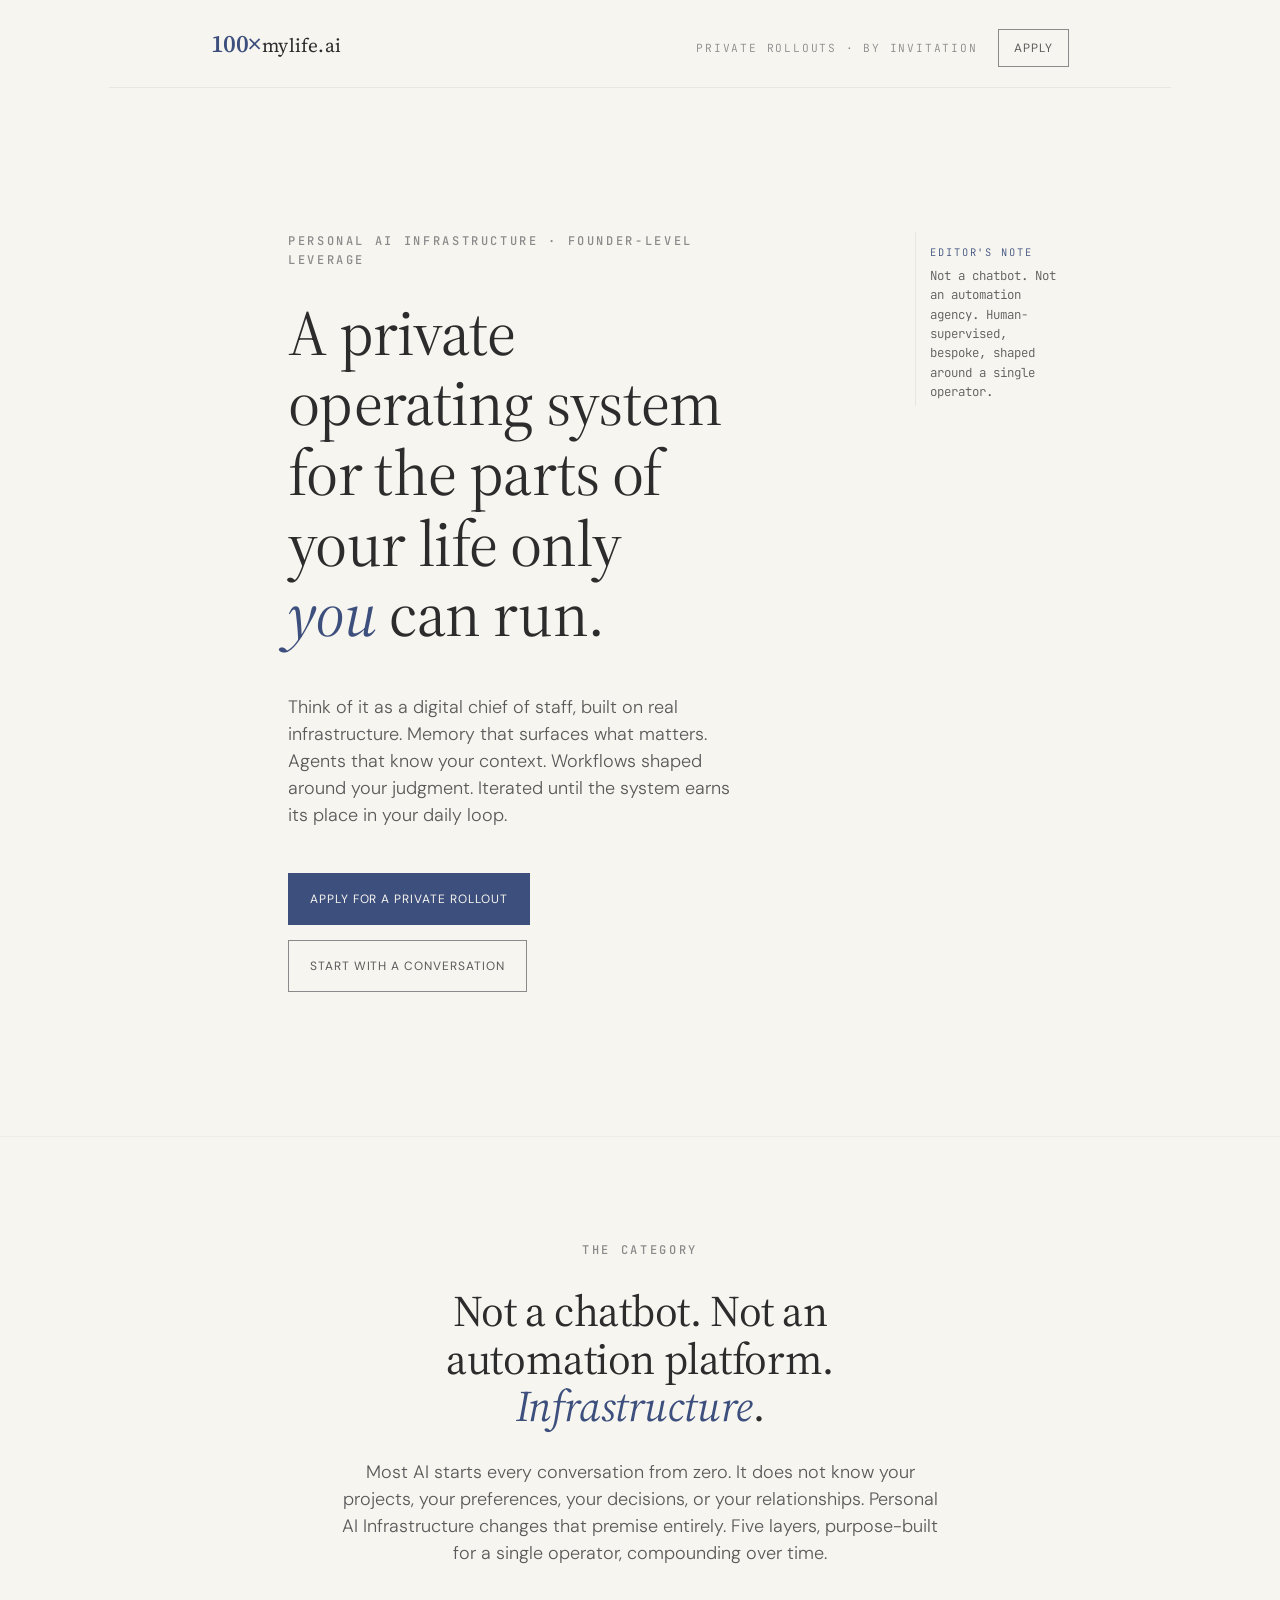
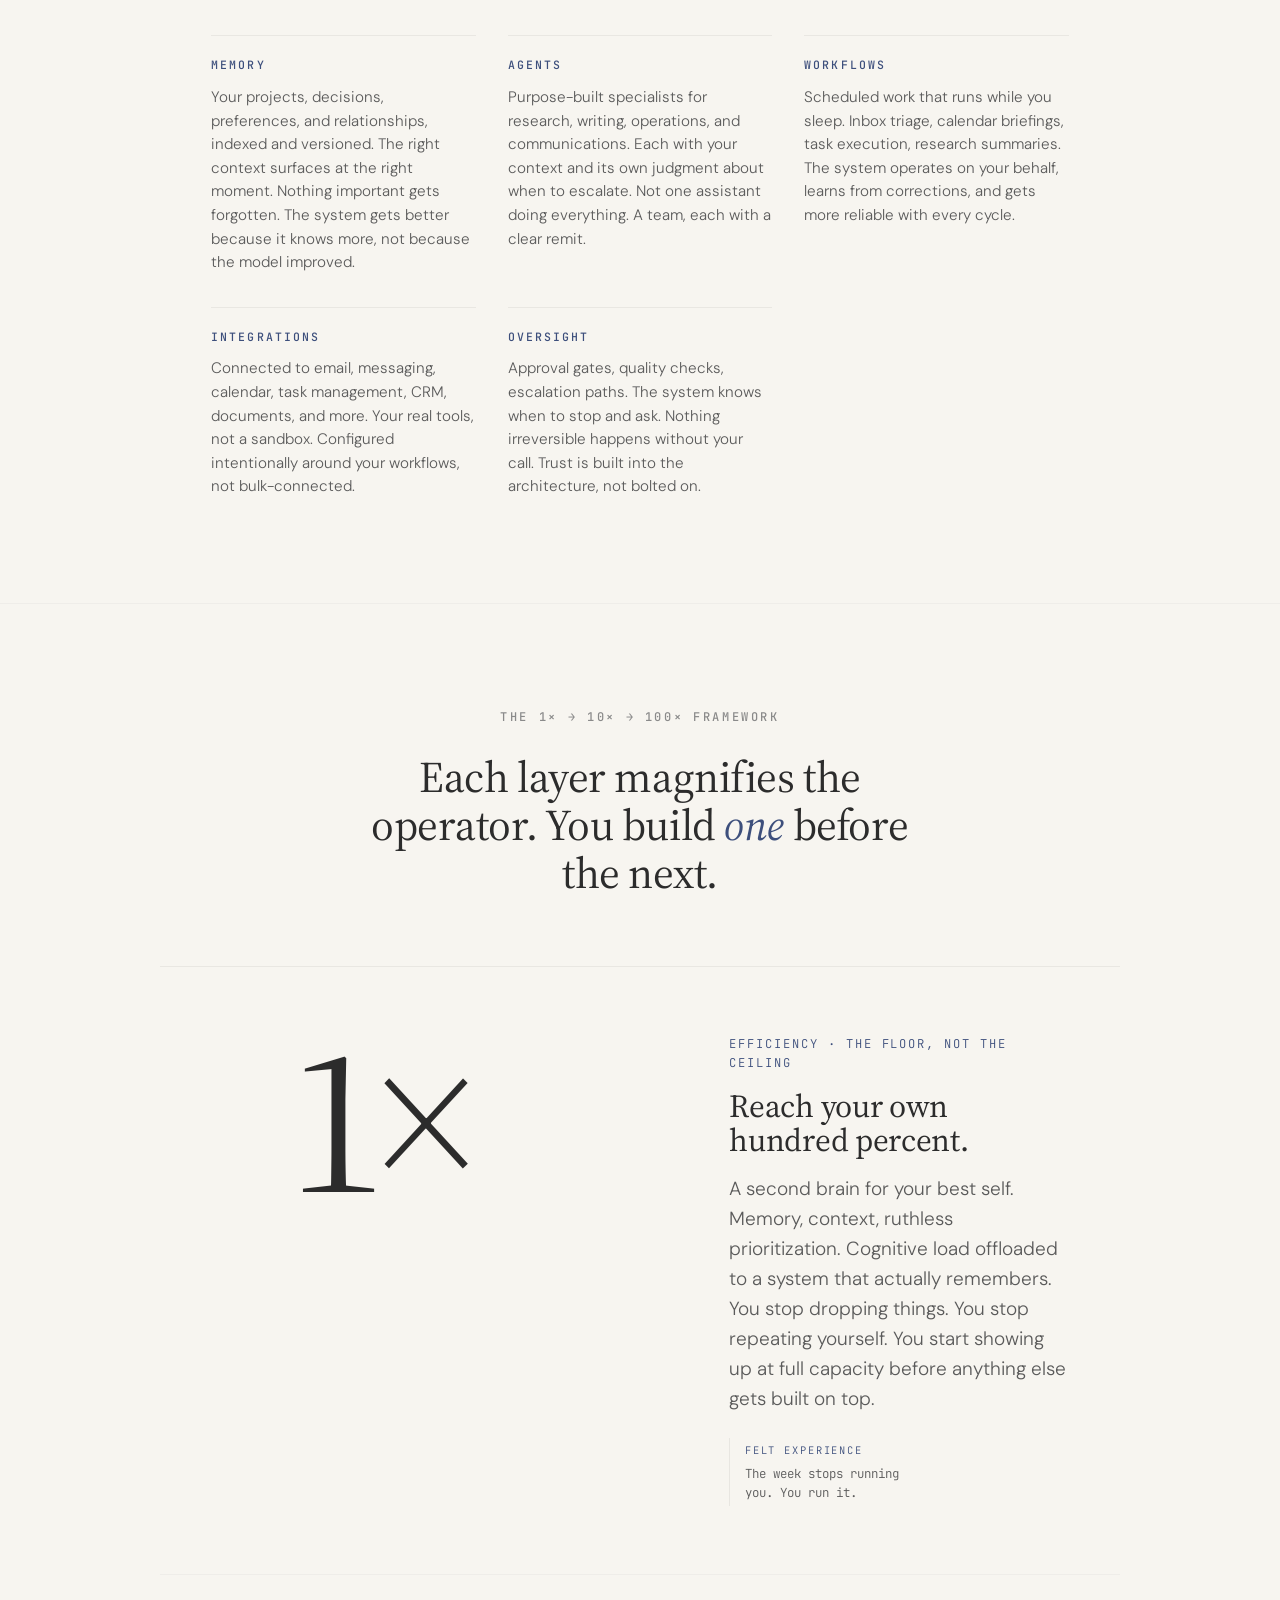
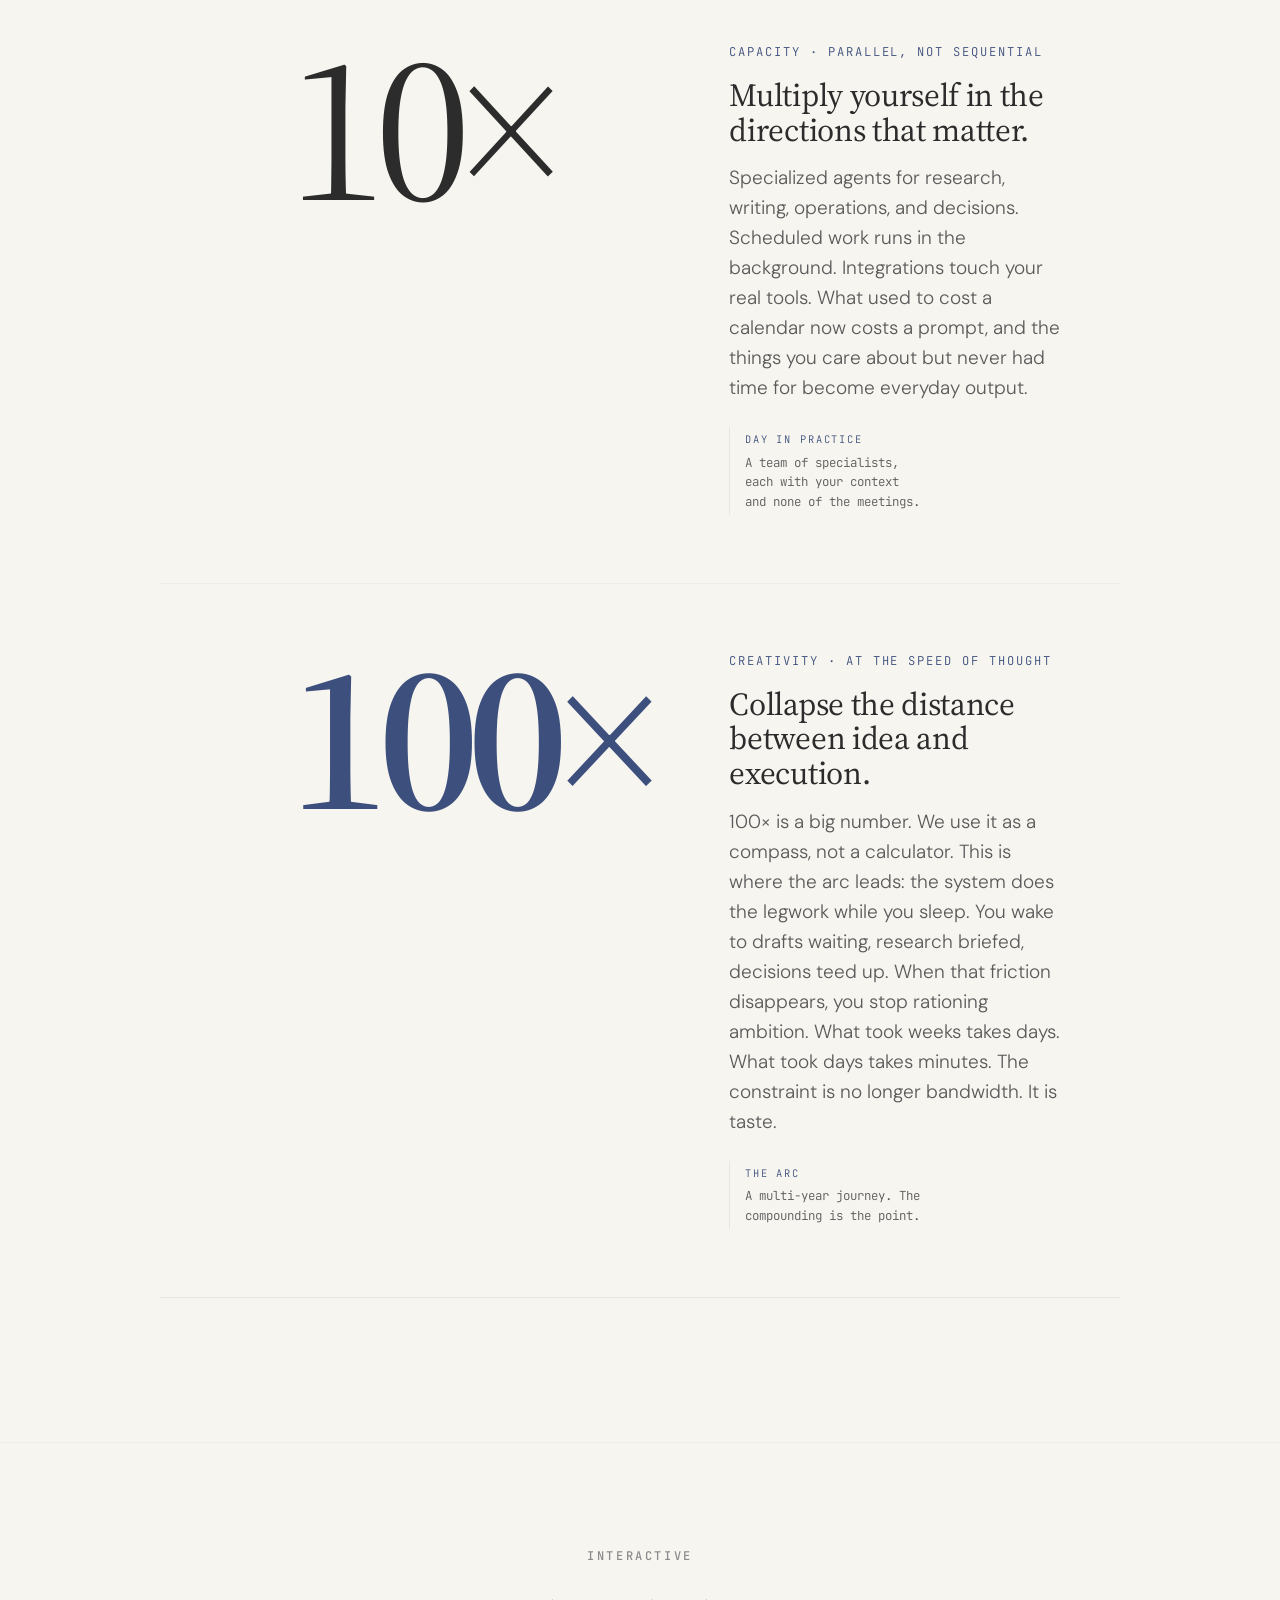
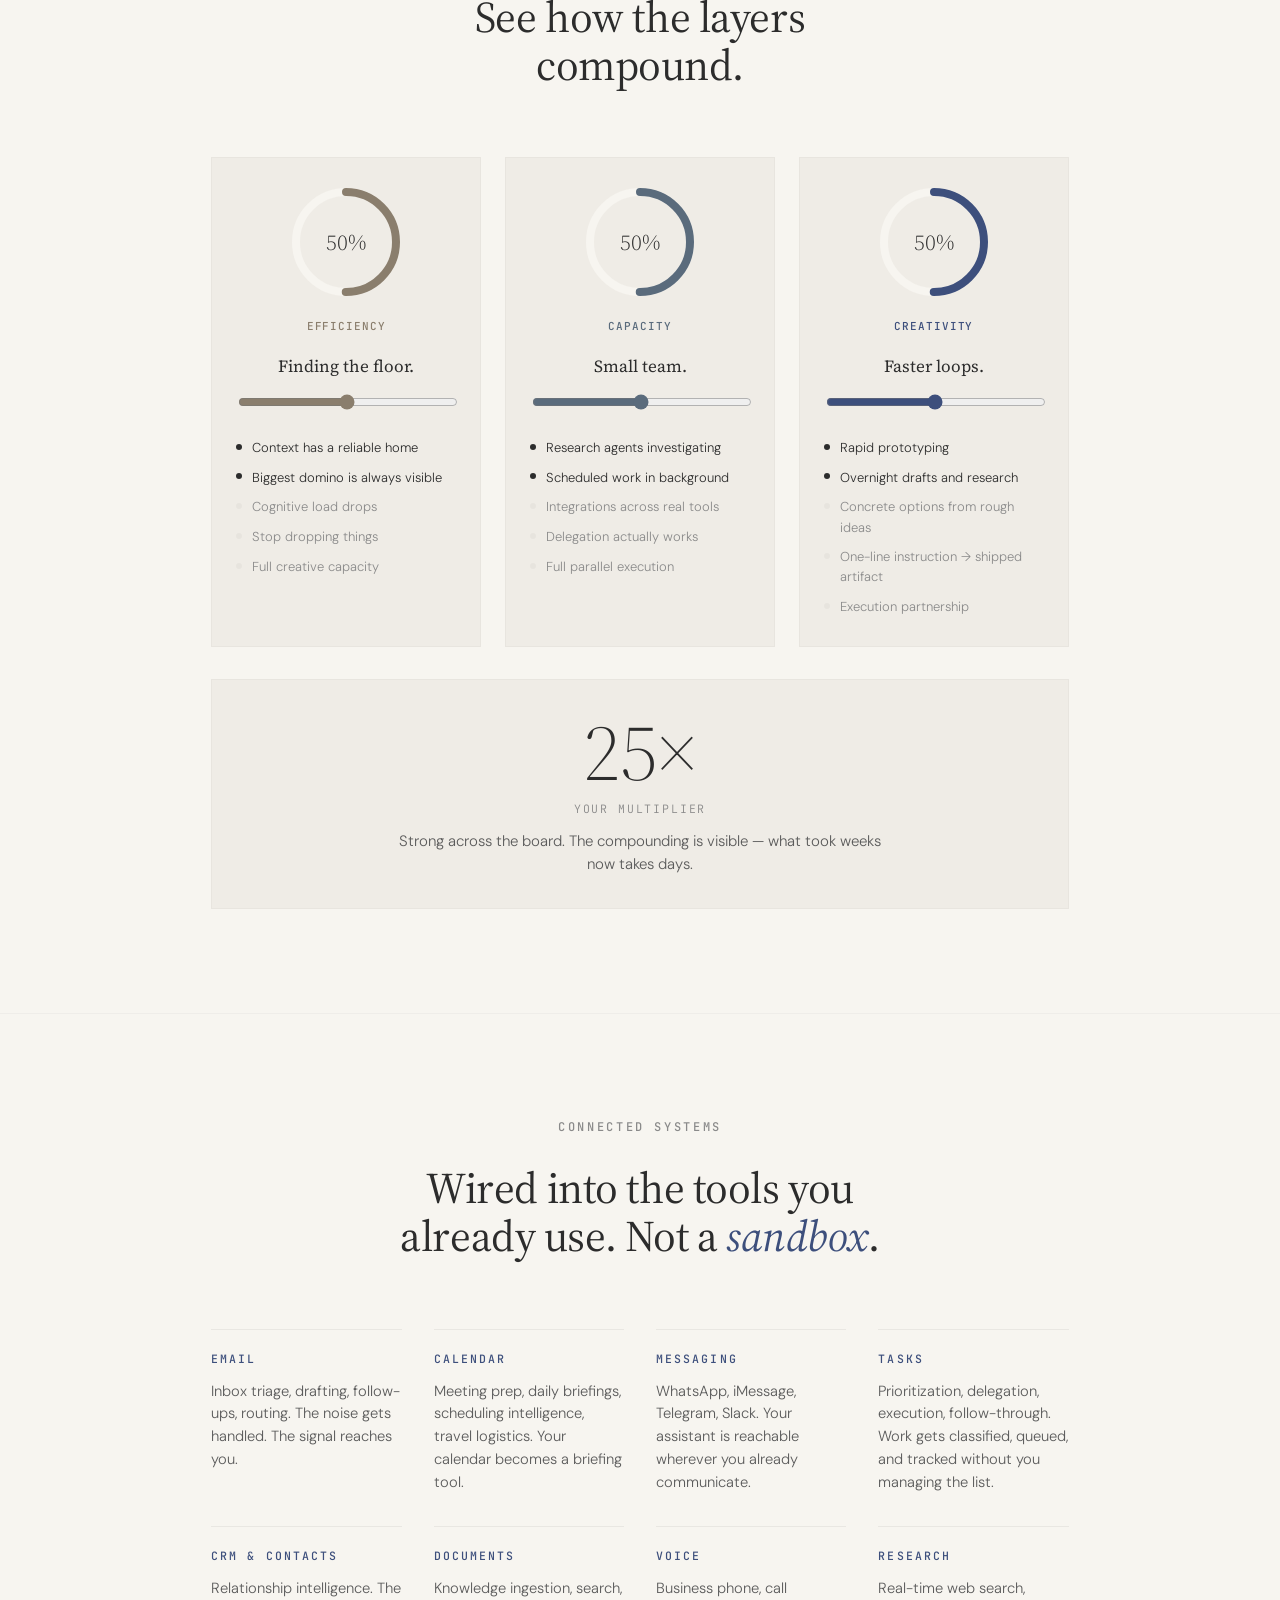
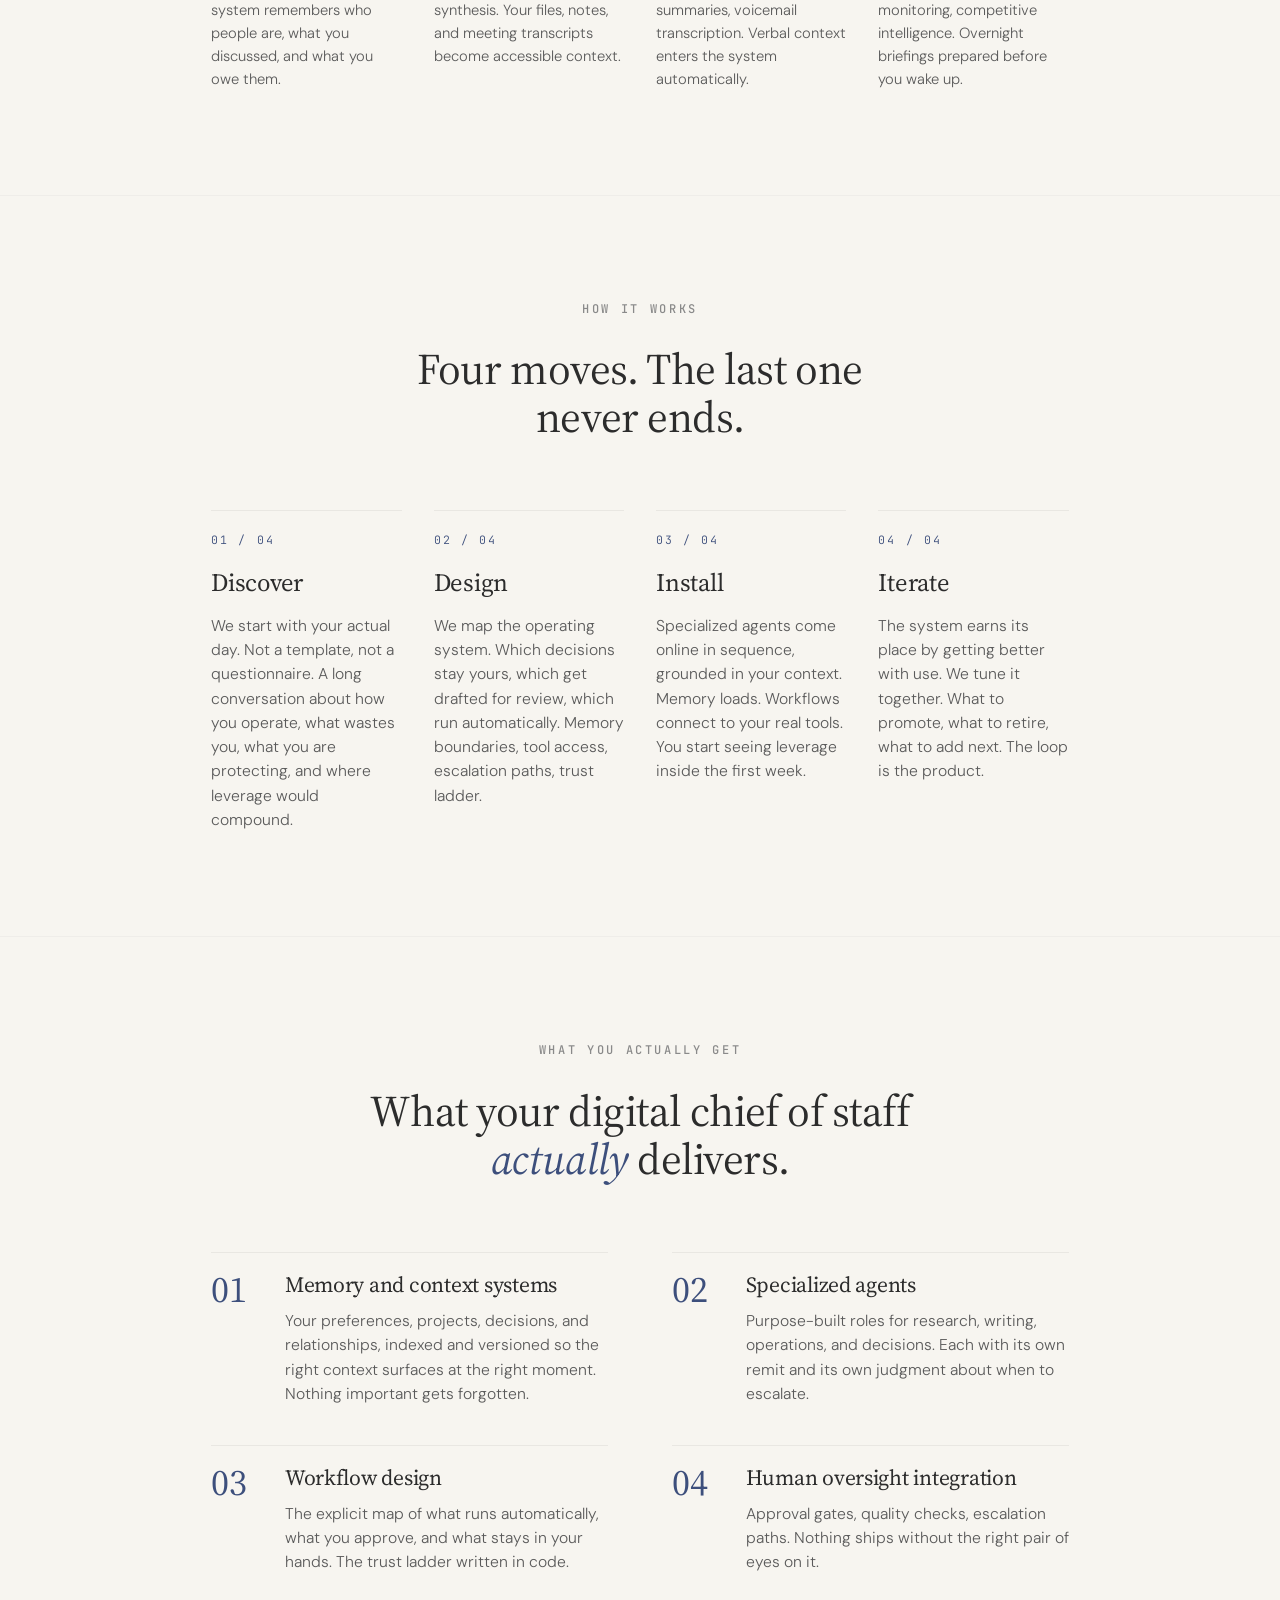
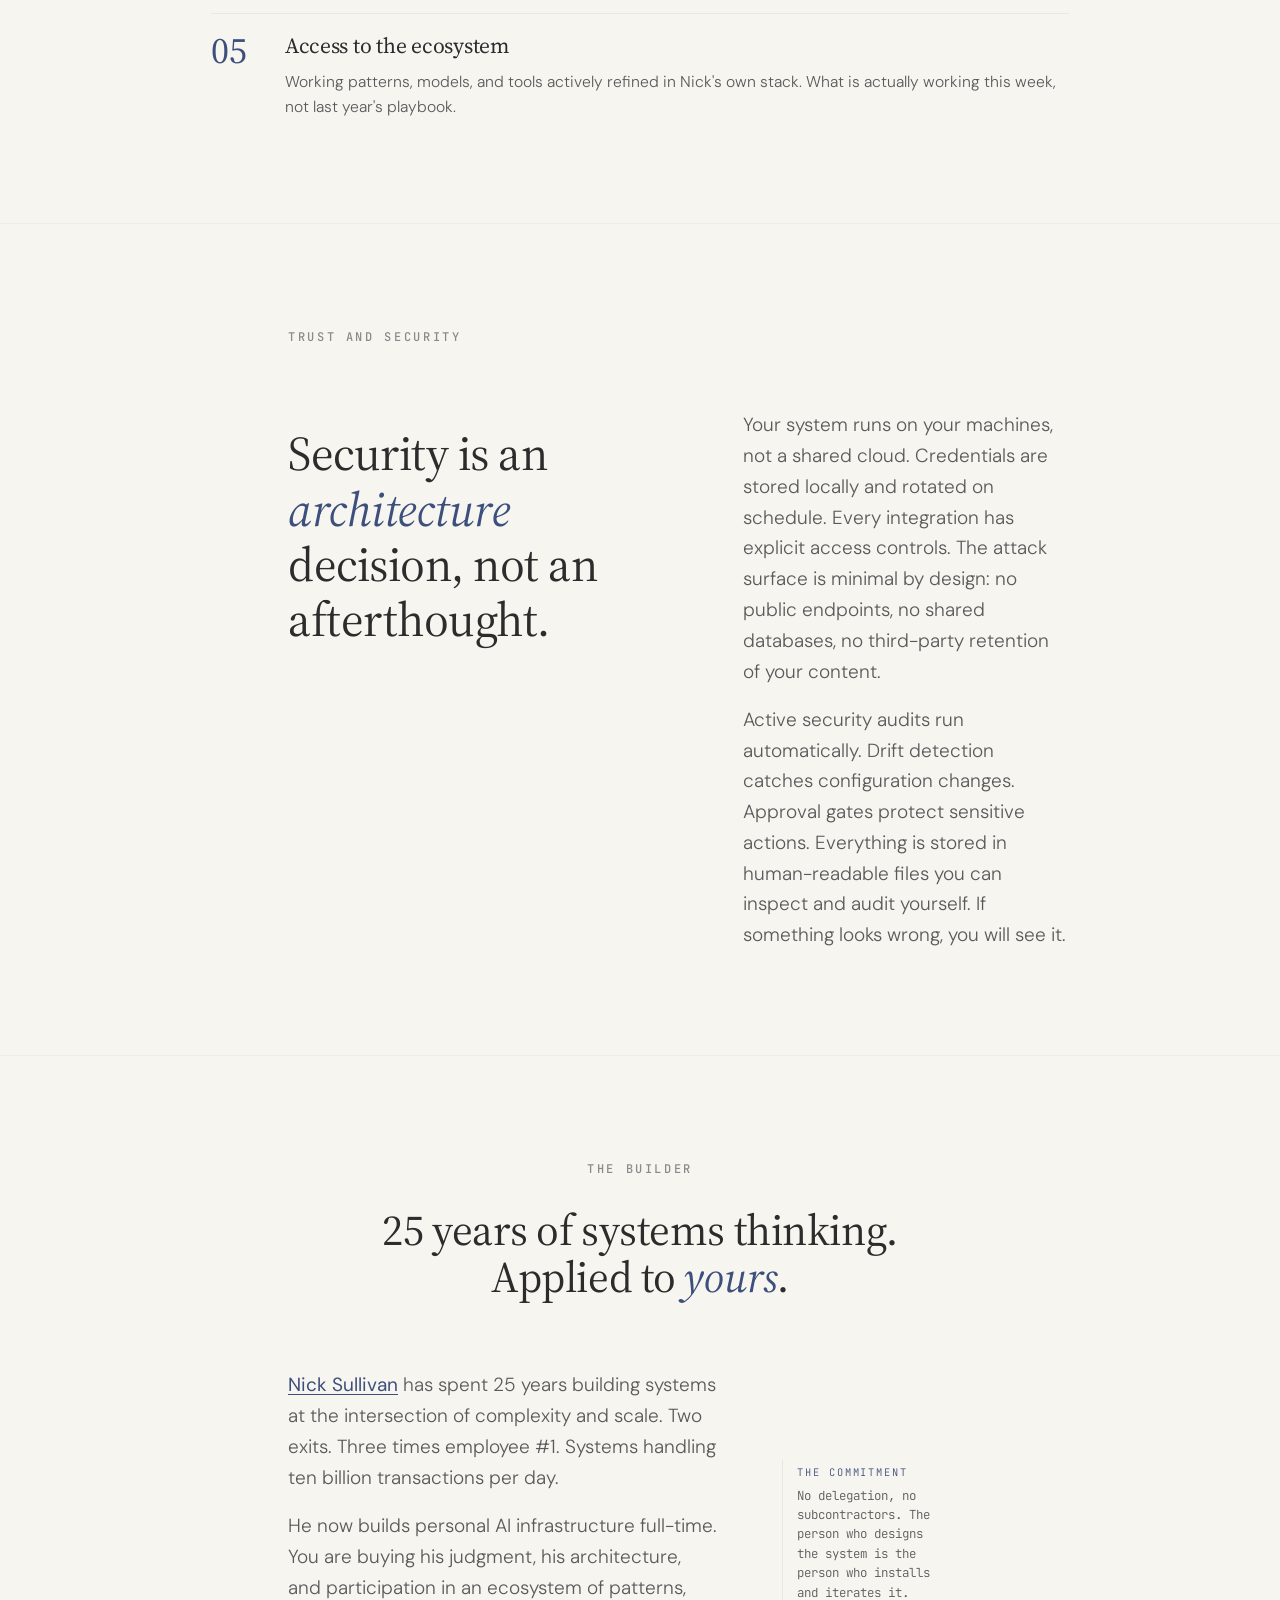
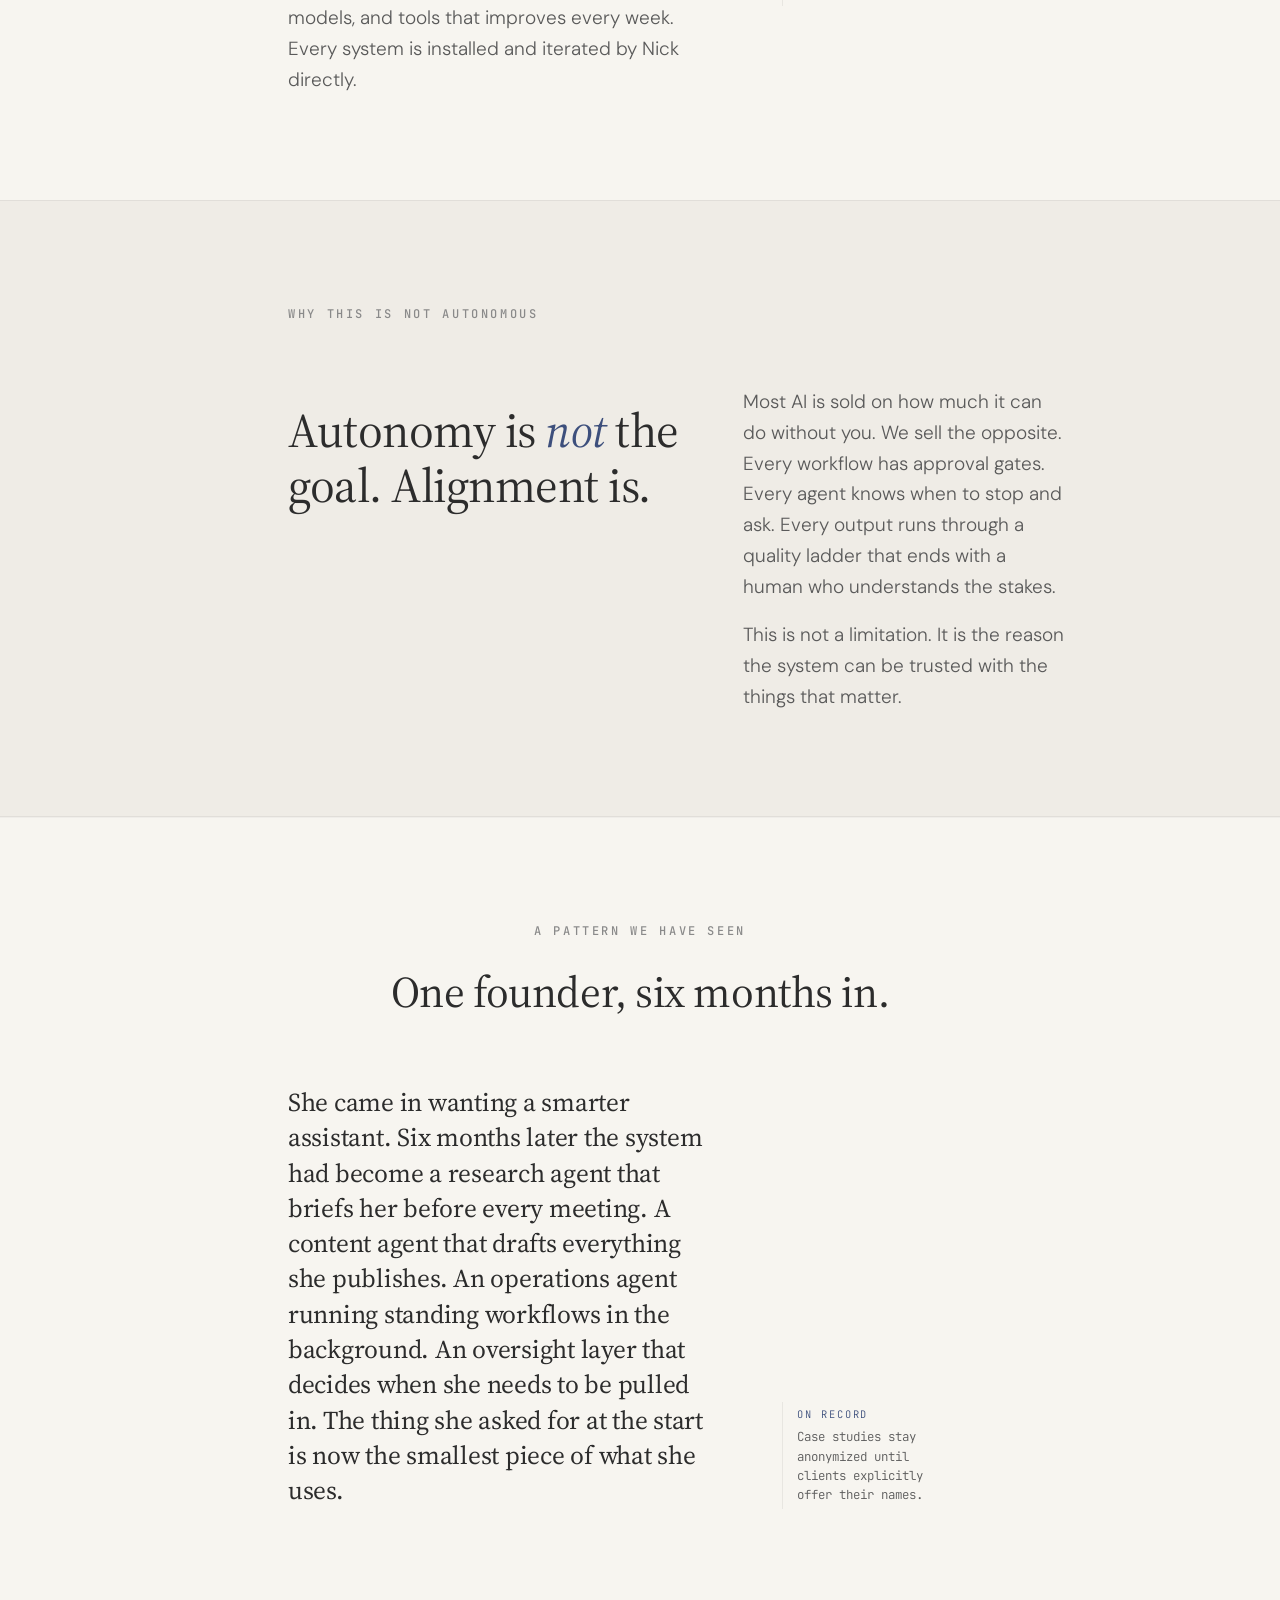
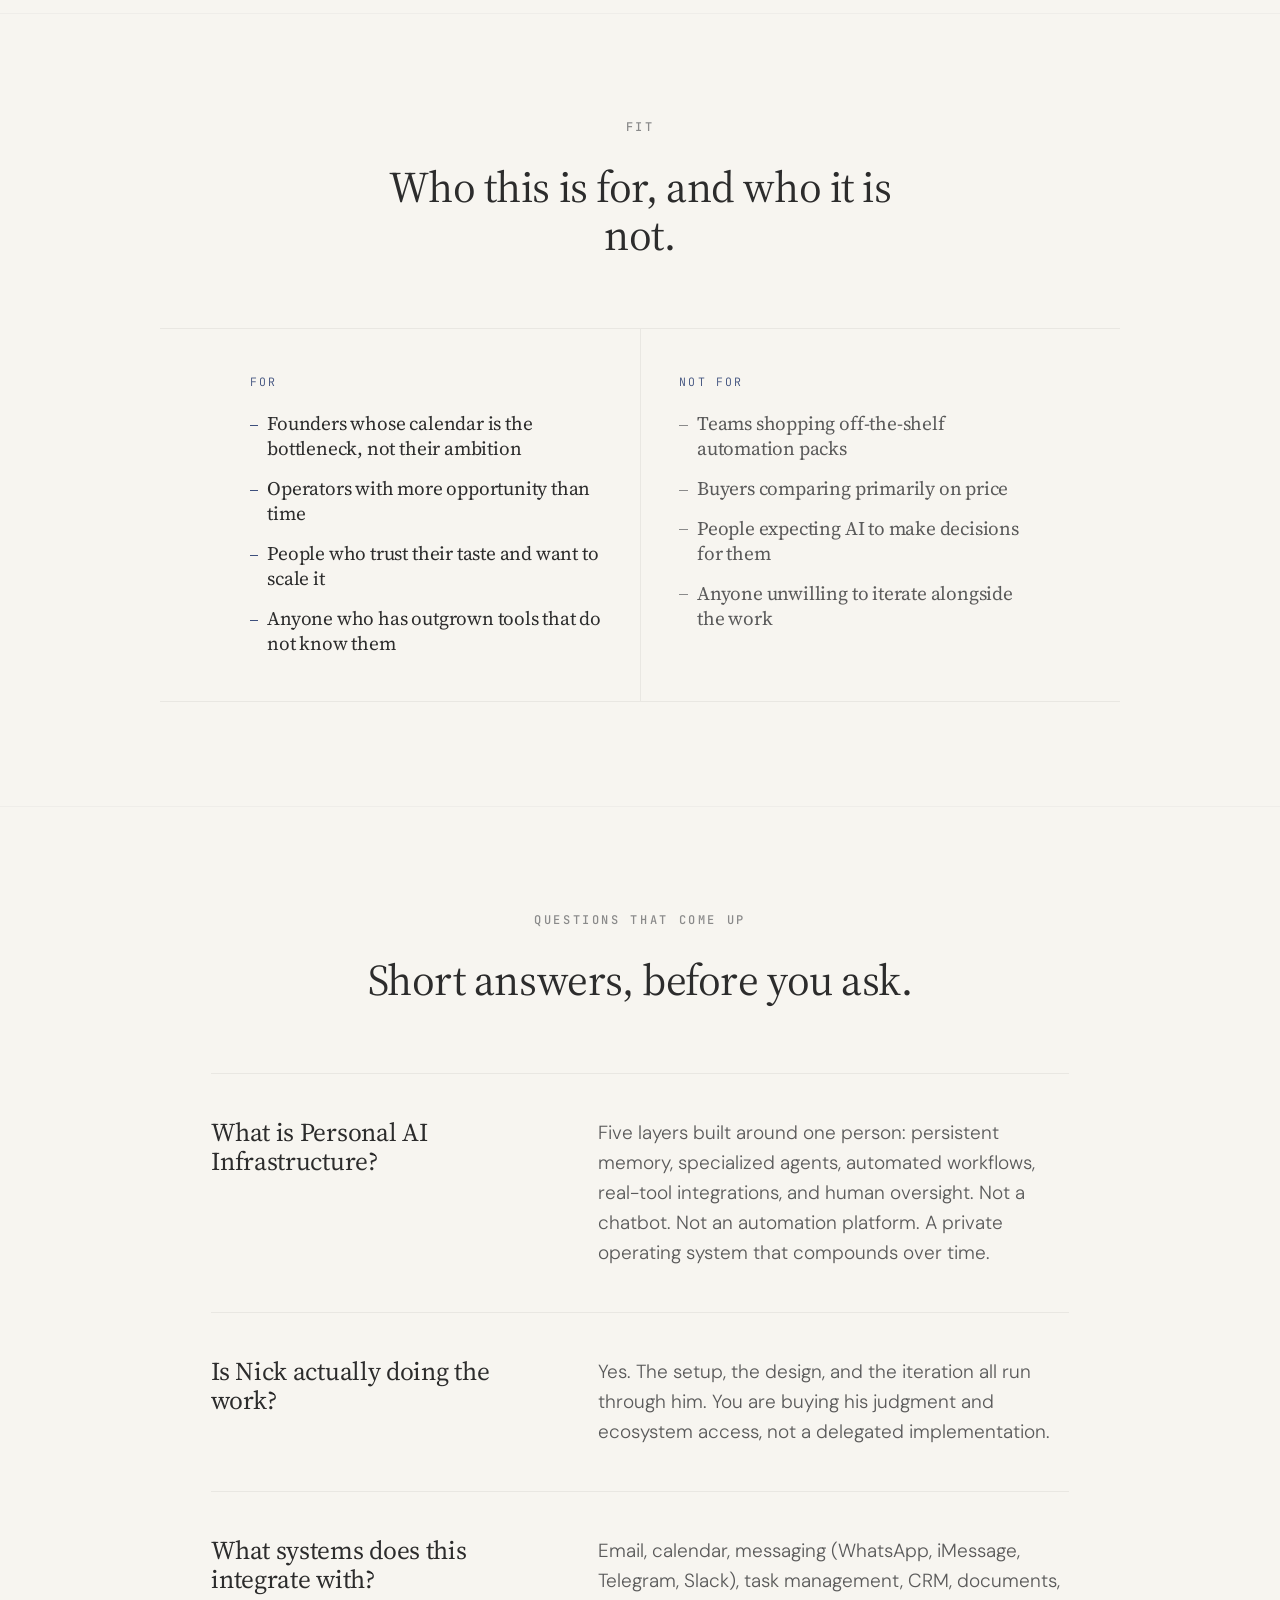
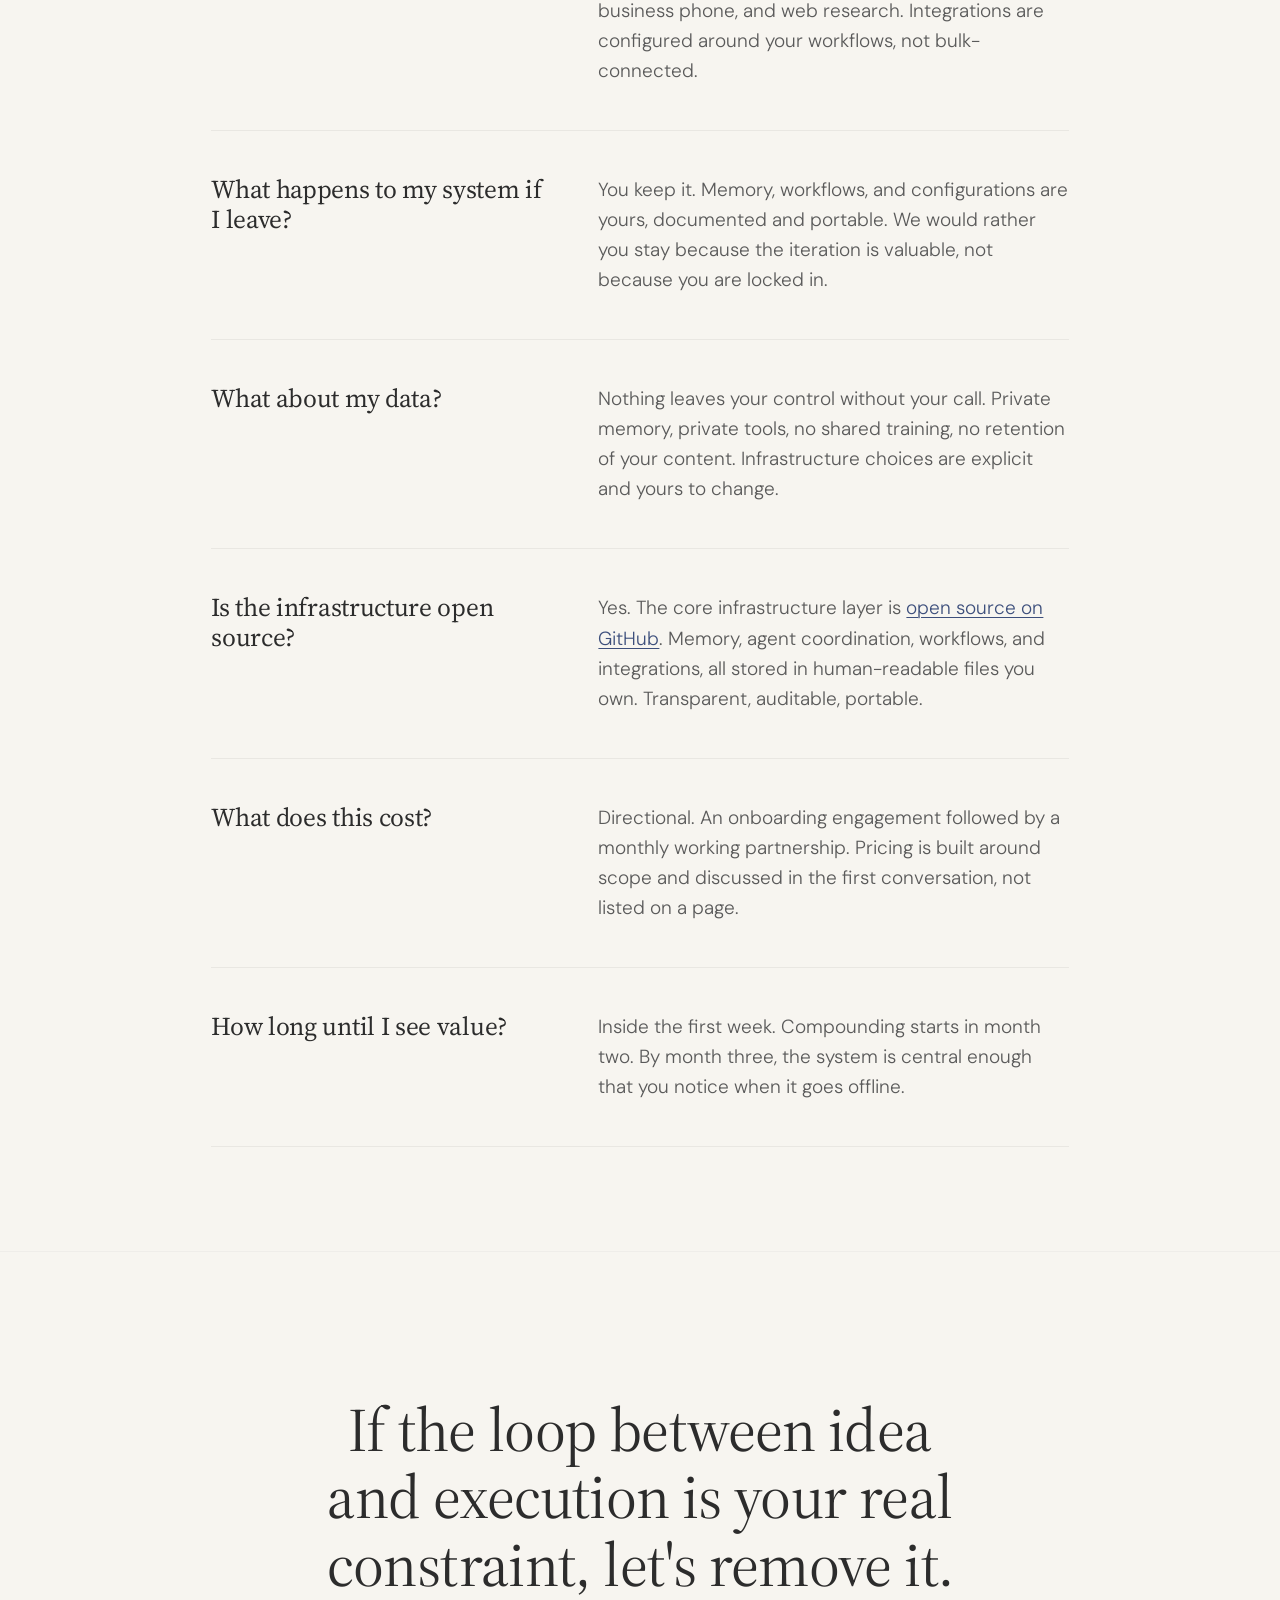
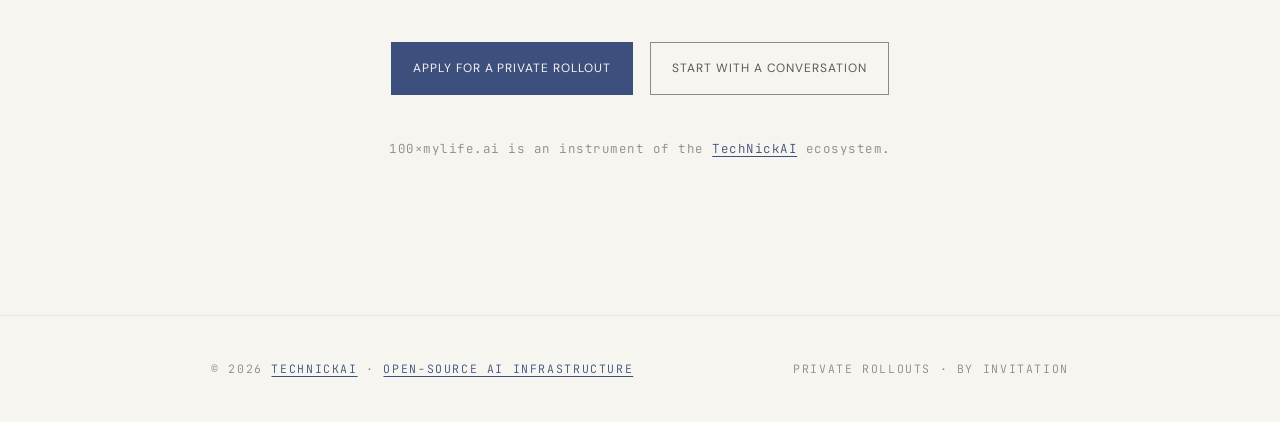
==== index.html @ 5736aed4 "Fix dashboard initial values and recalibrate narrative thresholds Default 50/50/50 now correctly sho" ====
<!doctype html>
<html lang="en">
  <head>
    <meta charset="utf-8" />
    <meta name="viewport" content="width=device-width, initial-scale=1" />
    <title>
      100xmylife.ai · Personal AI Infrastructure for founder-level leverage
    </title>
    <meta
      name="description"
      content="Personal AI Infrastructure: memory, agents, workflows, integrations, and human oversight. A private operating system built and iterated for founder-level operators."
    />
    <link rel="canonical" href="https://100xmylife.ai/" />
    <meta name="robots" content="index,follow,max-image-preview:large" />
    <meta name="theme-color" content="#f7f5f0" />

    <meta
      property="og:title"
      content="100xmylife.ai · Personal AI Infrastructure for founder-level leverage"
    />
    <meta
      property="og:description"
      content="Personal AI Infrastructure: memory, agents, workflows, integrations, and human oversight. A private operating system built and iterated for founder-level operators."
    />
    <meta property="og:type" content="website" />
    <meta property="og:url" content="https://100xmylife.ai/" />
    <meta property="og:site_name" content="100xmylife.ai" />
    <meta property="og:locale" content="en_US" />
    <meta name="twitter:card" content="summary_large_image" />
    <meta
      name="twitter:title"
      content="100xmylife.ai · Personal AI Infrastructure for founder-level leverage"
    />
    <meta
      name="twitter:description"
      content="Personal AI Infrastructure: memory, agents, workflows, integrations, and human oversight for founder-level operators."
    />

    <script type="application/ld+json">
      {
        "@context": "https://schema.org",
        "@type": "Organization",
        "name": "100xmylife.ai",
        "alternateName": "100x My Life",
        "url": "https://100xmylife.ai/",
        "description": "Personal AI Infrastructure for founder-level operators. Memory, agents, workflows, integrations, and human oversight.",
        "founder": {
          "@type": "Person",
          "name": "Nick Sullivan",
          "url": "https://technick.ai"
        },
        "parentOrganization": {
          "@type": "Organization",
          "name": "TechNickAI",
          "url": "https://technick.ai"
        },
        "contactPoint": {
          "@type": "ContactPoint",
          "email": "nick@technickai.com",
          "contactType": "sales"
        }
      }
    </script>
    <script type="application/ld+json">
      {
        "@context": "https://schema.org",
        "@type": "ProfessionalService",
        "name": "100xmylife.ai · Personal AI Infrastructure",
        "url": "https://100xmylife.ai/",
        "description": "Bespoke personal AI infrastructure: memory, specialized agents, workflows, integrations, and human oversight, installed and iterated with a single operator.",
        "provider": {
          "@type": "Organization",
          "name": "TechNickAI",
          "url": "https://technick.ai"
        },
        "areaServed": "Worldwide",
        "serviceType": "Personal AI infrastructure, AI chief of staff, bespoke agent systems",
        "audience": {
          "@type": "Audience",
          "audienceType": "Founders, executives, operators"
        }
      }
    </script>
    <script type="application/ld+json">
      {
        "@context": "https://schema.org",
        "@type": "FAQPage",
        "mainEntity": [
          {
            "@type": "Question",
            "name": "What is Personal AI Infrastructure?",
            "acceptedAnswer": {
              "@type": "Answer",
              "text": "Five layers built around one person: persistent memory, specialized agents, automated workflows, real-tool integrations, and human oversight. Not a chatbot. Not an automation platform. A private operating system that compounds over time."
            }
          },
          {
            "@type": "Question",
            "name": "Is Nick actually doing the work?",
            "acceptedAnswer": {
              "@type": "Answer",
              "text": "Yes. The setup, the design, and the iteration all run through him. You are buying his judgment and ecosystem access, not a delegated implementation."
            }
          },
          {
            "@type": "Question",
            "name": "What systems does this integrate with?",
            "acceptedAnswer": {
              "@type": "Answer",
              "text": "Email, calendar, messaging platforms (WhatsApp, iMessage, Telegram, Slack), task management, CRM, documents, business phone, and web research. Integrations are configured intentionally around your workflows, not bulk-connected."
            }
          },
          {
            "@type": "Question",
            "name": "What happens to my system if I leave?",
            "acceptedAnswer": {
              "@type": "Answer",
              "text": "You keep it. Memory, workflows, and configurations are yours, documented and portable. We would rather you stay because the iteration is valuable, not because you are locked in."
            }
          },
          {
            "@type": "Question",
            "name": "What about my data?",
            "acceptedAnswer": {
              "@type": "Answer",
              "text": "Your system runs on your machines. Credentials are stored locally and rotated. No shared cloud, no third-party data retention, no public endpoints. Active security audits and drift detection run automatically. Everything is auditable."
            }
          },
          {
            "@type": "Question",
            "name": "Is the infrastructure open source?",
            "acceptedAnswer": {
              "@type": "Answer",
              "text": "Yes. The core infrastructure layer is open source on GitHub. Memory, agent coordination, workflows, and integrations, all stored in human-readable files you own. Transparent, auditable, portable."
            }
          },
          {
            "@type": "Question",
            "name": "What does this cost?",
            "acceptedAnswer": {
              "@type": "Answer",
              "text": "Directional. An onboarding engagement followed by a monthly working partnership. Pricing is built around scope and discussed in the first conversation, not listed on a page."
            }
          },
          {
            "@type": "Question",
            "name": "How long until I see value?",
            "acceptedAnswer": {
              "@type": "Answer",
              "text": "Inside the first week. Compounding starts in month two. By month three, the system is central enough that you notice when it goes offline."
            }
          }
        ]
      }
    </script>

    <link rel="preconnect" href="https://fonts.googleapis.com" />
    <link rel="preconnect" href="https://fonts.gstatic.com" crossorigin />
    <link
      href="https://fonts.googleapis.com/css2?family=Source+Serif+4:opsz,wght@8..60,300;8..60,400;8..60,600&family=DM+Sans:ital,wght@0,300;0,400;0,500;1,300;1,400&family=JetBrains+Mono:wght@400;500&display=swap"
      rel="stylesheet"
    />

    <link rel="stylesheet" href="assets/css/styles.css" />
  </head>
  <body>
    <header class="masthead">
      <div class="masthead-inner">
        <a class="marque" href="/" aria-label="100xmylife.ai home">
          <span class="marque-num">100×</span
          ><span class="marque-word">mylife.ai</span>
        </a>
        <nav class="primary-nav" aria-label="primary">
          <span class="nav-meta">private rollouts · by invitation</span>
          <a
            class="nav-cta"
            href="mailto:nick@technickai.com?subject=Private%20rollout%20inquiry"
            >Apply</a
          >
        </nav>
      </div>
      <div class="masthead-rule" role="presentation"></div>
    </header>

    <main>
      <section class="hero">
        <div class="hero-grid">
          <div class="hero-lede">
            <p class="eyebrow">
              Personal AI Infrastructure · founder-level leverage
            </p>
            <h1 class="display">
              A private operating system for the parts of your life only
              <em>you</em> can run.
            </h1>
            <p class="hero-sub">
              Think of it as a digital chief of staff, built on real
              infrastructure. Memory that surfaces what matters. Agents that
              know your context. Workflows shaped around your judgment. Iterated
              until the system earns its place in your daily loop.
            </p>
            <div class="cta-row">
              <a
                class="btn btn-primary"
                href="mailto:nick@technickai.com?subject=Private%20rollout%20inquiry"
                >Apply for a private rollout</a
              >
              <a
                class="btn btn-ghost"
                href="mailto:nick@technickai.com?subject=Exploratory%20conversation"
                >Start with a conversation</a
              >
            </div>
          </div>
          <aside class="hero-note marginalia">
            <span class="margin-label">editor's note</span>
            Not a chatbot. Not an automation agency. Human-supervised, bespoke,
            shaped around a single operator.
          </aside>
        </div>
      </section>

      <section class="pillars" aria-labelledby="pillars-heading">
        <div class="section-head">
          <p class="eyebrow">The category</p>
          <h2 id="pillars-heading" class="section-heading">
            Not a chatbot. Not an automation platform.
            <em>Infrastructure</em>.
          </h2>
          <p class="section-intro">
            Most AI starts every conversation from zero. It does not know your
            projects, your preferences, your decisions, or your relationships.
            Personal AI Infrastructure changes that premise entirely. Five
            layers, purpose-built for a single operator, compounding over time.
          </p>
        </div>
        <div class="pillar-grid">
          <div class="pillar">
            <p class="pillar-label">Memory</p>
            <p class="pillar-text">
              Your projects, decisions, preferences, and relationships, indexed
              and versioned. The right context surfaces at the right moment.
              Nothing important gets forgotten. The system gets better because
              it knows more, not because the model improved.
            </p>
          </div>
          <div class="pillar">
            <p class="pillar-label">Agents</p>
            <p class="pillar-text">
              Purpose-built specialists for research, writing, operations, and
              communications. Each with your context and its own judgment about
              when to escalate. Not one assistant doing everything. A team, each
              with a clear remit.
            </p>
          </div>
          <div class="pillar">
            <p class="pillar-label">Workflows</p>
            <p class="pillar-text">
              Scheduled work that runs while you sleep. Inbox triage, calendar
              briefings, task execution, research summaries. The system operates
              on your behalf, learns from corrections, and gets more reliable
              with every cycle.
            </p>
          </div>
          <div class="pillar">
            <p class="pillar-label">Integrations</p>
            <p class="pillar-text">
              Connected to email, messaging, calendar, task management, CRM,
              documents, and more. Your real tools, not a sandbox. Configured
              intentionally around your workflows, not bulk-connected.
            </p>
          </div>
          <div class="pillar">
            <p class="pillar-label">Oversight</p>
            <p class="pillar-text">
              Approval gates, quality checks, escalation paths. The system knows
              when to stop and ask. Nothing irreversible happens without your
              call. Trust is built into the architecture, not bolted on.
            </p>
          </div>
        </div>
      </section>

      <section class="ladder" aria-labelledby="ladder-heading">
        <div class="section-head">
          <p class="eyebrow">The 1× → 10× → 100× framework</p>
          <h2 id="ladder-heading" class="section-heading">
            Each layer magnifies the operator. You build <em>one</em> before the
            next.
          </h2>
        </div>

        <article class="rung rung-1x">
          <div class="numeral-wrap">
            <span class="numeral" data-numeral>1×</span>
          </div>
          <div class="rung-body">
            <p class="rung-label">Efficiency · the floor, not the ceiling</p>
            <h3 class="rung-heading">Reach your own hundred percent.</h3>
            <p class="rung-text">
              A second brain for your best self. Memory, context, ruthless
              prioritization. Cognitive load offloaded to a system that actually
              remembers. You stop dropping things. You stop repeating yourself.
              You start showing up at full capacity before anything else gets
              built on top.
            </p>
            <aside class="rung-margin marginalia">
              <span class="margin-label">felt experience</span>
              The week stops running you. You run it.
            </aside>
          </div>
        </article>

        <article class="rung rung-10x">
          <div class="numeral-wrap">
            <span class="numeral" data-numeral>10×</span>
          </div>
          <div class="rung-body">
            <p class="rung-label">Capacity · parallel, not sequential</p>
            <h3 class="rung-heading">
              Multiply yourself in the directions that matter.
            </h3>
            <p class="rung-text">
              Specialized agents for research, writing, operations, and
              decisions. Scheduled work runs in the background. Integrations
              touch your real tools. What used to cost a calendar now costs a
              prompt, and the things you care about but never had time for
              become everyday output.
            </p>
            <aside class="rung-margin marginalia">
              <span class="margin-label">day in practice</span>
              A team of specialists, each with your context and none of the
              meetings.
            </aside>
          </div>
        </article>

        <article class="rung rung-100x">
          <div class="numeral-wrap">
            <span class="numeral" data-numeral>100×</span>
          </div>
          <div class="rung-body">
            <p class="rung-label">Creativity · at the speed of thought</p>
            <h3 class="rung-heading">
              Collapse the distance between idea and execution.
            </h3>
            <p class="rung-text">
              100× is a big number. We use it as a compass, not a calculator.
              This is where the arc leads: the system does the legwork while you
              sleep. You wake to drafts waiting, research briefed, decisions
              teed up. When that friction disappears, you stop rationing
              ambition. What took weeks takes days. What took days takes
              minutes. The constraint is no longer bandwidth. It is taste.
            </p>
            <aside class="rung-margin marginalia">
              <span class="margin-label">the arc</span>
              A multi-year journey. The compounding is the point.
            </aside>
          </div>
        </article>
      </section>

      <section class="dashboard" aria-labelledby="dashboard-heading">
        <div class="section-head">
          <p class="eyebrow">Interactive</p>
          <h2 id="dashboard-heading" class="section-heading">
            See how the layers compound.
          </h2>
        </div>

        <div class="dashboard-stats" id="dashboard-stats">
          <div class="dashboard-card" data-layer="a">
            <div class="dashboard-gauge-wrap">
              <svg viewBox="0 0 120 120">
                <circle class="dashboard-gauge-bg" cx="60" cy="60" r="50" />
                <circle
                  class="dashboard-gauge-fill"
                  cx="60"
                  cy="60"
                  r="50"
                  stroke="var(--color-1x)"
                  stroke-dasharray="314.16"
                  stroke-dashoffset="157.08"
                  transform="rotate(-90 60 60)"
                />
                <text
                  class="dashboard-gauge-text"
                  x="60"
                  y="60"
                  font-size="22"
                  fill="var(--ink)"
                >
                  50%
                </text>
              </svg>
            </div>
            <p class="dashboard-layer-name" style="color: var(--color-1x)">
              Efficiency
            </p>
            <p class="dashboard-tagline">Finding the floor.</p>
            <div class="dashboard-slider">
              <input
                type="range"
                min="1"
                max="100"
                value="50"
                style="width: 100%"
              />
            </div>
            <ul class="dashboard-bullets">
              <li class="active" data-thresh="15">
                Context has a reliable home
              </li>
              <li class="active" data-thresh="35">
                Biggest domino is always visible
              </li>
              <li data-thresh="55">Cognitive load drops</li>
              <li data-thresh="75">Stop dropping things</li>
              <li data-thresh="90">Full creative capacity</li>
            </ul>
          </div>

          <div class="dashboard-card" data-layer="b">
            <div class="dashboard-gauge-wrap">
              <svg viewBox="0 0 120 120">
                <circle class="dashboard-gauge-bg" cx="60" cy="60" r="50" />
                <circle
                  class="dashboard-gauge-fill"
                  cx="60"
                  cy="60"
                  r="50"
                  stroke="var(--color-10x)"
                  stroke-dasharray="314.16"
                  stroke-dashoffset="157.08"
                  transform="rotate(-90 60 60)"
                />
                <text
                  class="dashboard-gauge-text"
                  x="60"
                  y="60"
                  font-size="22"
                  fill="var(--ink)"
                >
                  50%
                </text>
              </svg>
            </div>
            <p class="dashboard-layer-name" style="color: var(--color-10x)">
              Capacity
            </p>
            <p class="dashboard-tagline">Small team.</p>
            <div class="dashboard-slider">
              <input
                type="range"
                min="1"
                max="100"
                value="50"
                style="width: 100%"
              />
            </div>
            <ul class="dashboard-bullets">
              <li class="active" data-thresh="15">
                Research agents investigating
              </li>
              <li class="active" data-thresh="35">
                Scheduled work in background
              </li>
              <li data-thresh="55">Integrations across real tools</li>
              <li data-thresh="75">Delegation actually works</li>
              <li data-thresh="90">Full parallel execution</li>
            </ul>
          </div>

          <div class="dashboard-card" data-layer="c">
            <div class="dashboard-gauge-wrap">
              <svg viewBox="0 0 120 120">
                <circle class="dashboard-gauge-bg" cx="60" cy="60" r="50" />
                <circle
                  class="dashboard-gauge-fill"
                  cx="60"
                  cy="60"
                  r="50"
                  stroke="var(--color-100x)"
                  stroke-dasharray="314.16"
                  stroke-dashoffset="157.08"
                  transform="rotate(-90 60 60)"
                />
                <text
                  class="dashboard-gauge-text"
                  x="60"
                  y="60"
                  font-size="22"
                  fill="var(--ink)"
                >
                  50%
                </text>
              </svg>
            </div>
            <p class="dashboard-layer-name" style="color: var(--color-100x)">
              Creativity
            </p>
            <p class="dashboard-tagline">Faster loops.</p>
            <div class="dashboard-slider">
              <input
                type="range"
                min="1"
                max="100"
                value="50"
                style="width: 100%"
              />
            </div>
            <ul class="dashboard-bullets">
              <li class="active" data-thresh="15">Rapid prototyping</li>
              <li class="active" data-thresh="35">
                Overnight drafts and research
              </li>
              <li data-thresh="55">Concrete options from rough ideas</li>
              <li data-thresh="75">One-line instruction → shipped artifact</li>
              <li data-thresh="90">Execution partnership</li>
            </ul>
          </div>
        </div>

        <div class="dashboard-output">
          <div class="dashboard-output-box">
            <div class="dashboard-result" id="dashboard-result">25×</div>
            <p class="dashboard-result-label">your multiplier</p>
            <p class="dashboard-narrative" id="dashboard-narrative">
              Strong across the board. The compounding is visible — what took
              weeks now takes days.
            </p>
          </div>
        </div>
      </section>

      <section class="integrations" aria-labelledby="integrations-heading">
        <div class="section-head">
          <p class="eyebrow">Connected systems</p>
          <h2 id="integrations-heading" class="section-heading">
            Wired into the tools you already use. Not a <em>sandbox</em>.
          </h2>
        </div>
        <div class="integration-grid">
          <div class="integration-item">
            <p class="integration-name">Email</p>
            <p class="integration-desc">
              Inbox triage, drafting, follow-ups, routing. The noise gets
              handled. The signal reaches you.
            </p>
          </div>
          <div class="integration-item">
            <p class="integration-name">Calendar</p>
            <p class="integration-desc">
              Meeting prep, daily briefings, scheduling intelligence, travel
              logistics. Your calendar becomes a briefing tool.
            </p>
          </div>
          <div class="integration-item">
            <p class="integration-name">Messaging</p>
            <p class="integration-desc">
              WhatsApp, iMessage, Telegram, Slack. Your assistant is reachable
              wherever you already communicate.
            </p>
          </div>
          <div class="integration-item">
            <p class="integration-name">Tasks</p>
            <p class="integration-desc">
              Prioritization, delegation, execution, follow-through. Work gets
              classified, queued, and tracked without you managing the list.
            </p>
          </div>
          <div class="integration-item">
            <p class="integration-name">CRM &amp; Contacts</p>
            <p class="integration-desc">
              Relationship intelligence. The system remembers who people are,
              what you discussed, and what you owe them.
            </p>
          </div>
          <div class="integration-item">
            <p class="integration-name">Documents</p>
            <p class="integration-desc">
              Knowledge ingestion, search, synthesis. Your files, notes, and
              meeting transcripts become accessible context.
            </p>
          </div>
          <div class="integration-item">
            <p class="integration-name">Voice</p>
            <p class="integration-desc">
              Business phone, call summaries, voicemail transcription. Verbal
              context enters the system automatically.
            </p>
          </div>
          <div class="integration-item">
            <p class="integration-name">Research</p>
            <p class="integration-desc">
              Real-time web search, monitoring, competitive intelligence.
              Overnight briefings prepared before you wake up.
            </p>
          </div>
        </div>
      </section>

      <section class="how-it-works" aria-labelledby="how-heading">
        <div class="section-head">
          <p class="eyebrow">How it works</p>
          <h2 id="how-heading" class="section-heading">
            Four moves. The last one never ends.
          </h2>
        </div>
        <ol class="steps">
          <li class="step">
            <p class="step-num">01 / 04</p>
            <h3 class="step-heading">Discover</h3>
            <p class="step-text">
              We start with your actual day. Not a template, not a
              questionnaire. A long conversation about how you operate, what
              wastes you, what you are protecting, and where leverage would
              compound.
            </p>
          </li>
          <li class="step">
            <p class="step-num">02 / 04</p>
            <h3 class="step-heading">Design</h3>
            <p class="step-text">
              We map the operating system. Which decisions stay yours, which get
              drafted for review, which run automatically. Memory boundaries,
              tool access, escalation paths, trust ladder.
            </p>
          </li>
          <li class="step">
            <p class="step-num">03 / 04</p>
            <h3 class="step-heading">Install</h3>
            <p class="step-text">
              Specialized agents come online in sequence, grounded in your
              context. Memory loads. Workflows connect to your real tools. You
              start seeing leverage inside the first week.
            </p>
          </li>
          <li class="step">
            <p class="step-num">04 / 04</p>
            <h3 class="step-heading">Iterate</h3>
            <p class="step-text">
              The system earns its place by getting better with use. We tune it
              together. What to promote, what to retire, what to add next. The
              loop is the product.
            </p>
          </li>
        </ol>
      </section>

      <section class="deliverables" aria-labelledby="deliverables-heading">
        <div class="section-head">
          <p class="eyebrow">What you actually get</p>
          <h2 id="deliverables-heading" class="section-heading">
            What your digital chief of staff <em>actually</em> delivers.
          </h2>
        </div>
        <div class="deliverable-list">
          <div class="deliverable">
            <p class="deliverable-label">01</p>
            <h3 class="deliverable-heading">Memory and context systems</h3>
            <p class="deliverable-text">
              Your preferences, projects, decisions, and relationships, indexed
              and versioned so the right context surfaces at the right moment.
              Nothing important gets forgotten.
            </p>
          </div>
          <div class="deliverable">
            <p class="deliverable-label">02</p>
            <h3 class="deliverable-heading">Specialized agents</h3>
            <p class="deliverable-text">
              Purpose-built roles for research, writing, operations, and
              decisions. Each with its own remit and its own judgment about when
              to escalate.
            </p>
          </div>
          <div class="deliverable">
            <p class="deliverable-label">03</p>
            <h3 class="deliverable-heading">Workflow design</h3>
            <p class="deliverable-text">
              The explicit map of what runs automatically, what you approve, and
              what stays in your hands. The trust ladder written in code.
            </p>
          </div>
          <div class="deliverable">
            <p class="deliverable-label">04</p>
            <h3 class="deliverable-heading">Human oversight integration</h3>
            <p class="deliverable-text">
              Approval gates, quality checks, escalation paths. Nothing ships
              without the right pair of eyes on it.
            </p>
          </div>
          <div class="deliverable">
            <p class="deliverable-label">05</p>
            <h3 class="deliverable-heading">Access to the ecosystem</h3>
            <p class="deliverable-text">
              Working patterns, models, and tools actively refined in Nick's own
              stack. What is actually working this week, not last year's
              playbook.
            </p>
          </div>
        </div>
      </section>

      <section class="security" aria-labelledby="security-heading">
        <div class="oversight-inner">
          <p id="security-heading" class="eyebrow oversight-eyebrow">
            Trust and security
          </p>
          <blockquote class="pullquote">
            <p>
              Security is an <em>architecture</em> decision, not an
              afterthought.
            </p>
          </blockquote>
          <div class="oversight-body">
            <p>
              Your system runs on your machines, not a shared cloud. Credentials
              are stored locally and rotated on schedule. Every integration has
              explicit access controls. The attack surface is minimal by design:
              no public endpoints, no shared databases, no third-party retention
              of your content.
            </p>
            <p>
              Active security audits run automatically. Drift detection catches
              configuration changes. Approval gates protect sensitive actions.
              Everything is stored in human-readable files you can inspect and
              audit yourself. If something looks wrong, you will see it.
            </p>
          </div>
        </div>
      </section>

      <section class="builder" aria-labelledby="builder-heading">
        <div class="section-head">
          <p class="eyebrow">The builder</p>
          <h2 id="builder-heading" class="section-heading">
            25 years of systems thinking. Applied to <em>yours</em>.
          </h2>
        </div>
        <div class="builder-grid">
          <div class="builder-text">
            <p>
              <a href="https://technick.ai" class="builder-link" rel="noopener"
                >Nick Sullivan</a
              >
              has spent 25 years building systems at the intersection of
              complexity and scale. Two exits. Three times employee #1. Systems
              handling ten billion transactions per day.
            </p>
            <p>
              He now builds personal AI infrastructure full-time. You are buying
              his judgment, his architecture, and participation in an ecosystem
              of patterns, models, and tools that improves every week. Every
              system is installed and iterated by Nick directly.
            </p>
          </div>
          <aside class="builder-aside marginalia">
            <span class="margin-label">the commitment</span>
            No delegation, no subcontractors. The person who designs the system
            is the person who installs and iterates it.
          </aside>
        </div>
      </section>

      <section class="oversight" aria-labelledby="oversight-heading">
        <div class="oversight-inner">
          <p id="oversight-heading" class="eyebrow oversight-eyebrow">
            Why this is not autonomous
          </p>
          <blockquote class="pullquote">
            <p>Autonomy is <em>not</em> the goal. Alignment is.</p>
          </blockquote>
          <div class="oversight-body">
            <p>
              Most AI is sold on how much it can do without you. We sell the
              opposite. Every workflow has approval gates. Every agent knows
              when to stop and ask. Every output runs through a quality ladder
              that ends with a human who understands the stakes.
            </p>
            <p>
              This is not a limitation. It is the reason the system can be
              trusted with the things that matter.
            </p>
          </div>
        </div>
      </section>

      <section class="patterns" aria-labelledby="patterns-heading">
        <div class="section-head">
          <p class="eyebrow">A pattern we have seen</p>
          <h2 id="patterns-heading" class="section-heading">
            One founder, six months in.
          </h2>
        </div>
        <div class="patterns-grid">
          <p class="patterns-text">
            She came in wanting a smarter assistant. Six months later the system
            had become a research agent that briefs her before every meeting. A
            content agent that drafts everything she publishes. An operations
            agent running standing workflows in the background. An oversight
            layer that decides when she needs to be pulled in. The thing she
            asked for at the start is now the smallest piece of what she uses.
          </p>
          <aside class="patterns-margin marginalia">
            <span class="margin-label">on record</span>
            Case studies stay anonymized until clients explicitly offer their
            names.
          </aside>
        </div>
      </section>

      <section class="fit" aria-labelledby="fit-heading">
        <div class="section-head">
          <p class="eyebrow">Fit</p>
          <h2 id="fit-heading" class="section-heading">
            Who this is for, and who it is not.
          </h2>
        </div>
        <div class="fit-columns">
          <div class="fit-col fit-for">
            <p class="fit-col-label">For</p>
            <ul>
              <li>
                Founders whose calendar is the bottleneck, not their ambition
              </li>
              <li>Operators with more opportunity than time</li>
              <li>People who trust their taste and want to scale it</li>
              <li>Anyone who has outgrown tools that do not know them</li>
            </ul>
          </div>
          <div class="fit-col fit-not">
            <p class="fit-col-label">Not for</p>
            <ul>
              <li>Teams shopping off-the-shelf automation packs</li>
              <li>Buyers comparing primarily on price</li>
              <li>People expecting AI to make decisions for them</li>
              <li>Anyone unwilling to iterate alongside the work</li>
            </ul>
          </div>
        </div>
      </section>

      <section class="faq" aria-labelledby="faq-heading">
        <div class="section-head">
          <p class="eyebrow">Questions that come up</p>
          <h2 id="faq-heading" class="section-heading">
            Short answers, before you ask.
          </h2>
        </div>
        <dl class="faq-list">
          <div class="faq-item">
            <dt>What is Personal AI Infrastructure?</dt>
            <dd>
              Five layers built around one person: persistent memory,
              specialized agents, automated workflows, real-tool integrations,
              and human oversight. Not a chatbot. Not an automation platform. A
              private operating system that compounds over time.
            </dd>
          </div>
          <div class="faq-item">
            <dt>Is Nick actually doing the work?</dt>
            <dd>
              Yes. The setup, the design, and the iteration all run through him.
              You are buying his judgment and ecosystem access, not a delegated
              implementation.
            </dd>
          </div>
          <div class="faq-item">
            <dt>What systems does this integrate with?</dt>
            <dd>
              Email, calendar, messaging (WhatsApp, iMessage, Telegram, Slack),
              task management, CRM, documents, business phone, and web research.
              Integrations are configured around your workflows, not
              bulk-connected.
            </dd>
          </div>
          <div class="faq-item">
            <dt>What happens to my system if I leave?</dt>
            <dd>
              You keep it. Memory, workflows, and configurations are yours,
              documented and portable. We would rather you stay because the
              iteration is valuable, not because you are locked in.
            </dd>
          </div>
          <div class="faq-item">
            <dt>What about my data?</dt>
            <dd>
              Nothing leaves your control without your call. Private memory,
              private tools, no shared training, no retention of your content.
              Infrastructure choices are explicit and yours to change.
            </dd>
          </div>
          <div class="faq-item">
            <dt>Is the infrastructure open source?</dt>
            <dd>
              Yes. The core infrastructure layer is
              <a
                href="https://github.com/TechNickAI/openclaw-config"
                rel="noopener"
                >open source on GitHub</a
              >. Memory, agent coordination, workflows, and integrations, all
              stored in human-readable files you own. Transparent, auditable,
              portable.
            </dd>
          </div>
          <div class="faq-item">
            <dt>What does this cost?</dt>
            <dd>
              Directional. An onboarding engagement followed by a monthly
              working partnership. Pricing is built around scope and discussed
              in the first conversation, not listed on a page.
            </dd>
          </div>
          <div class="faq-item">
            <dt>How long until I see value?</dt>
            <dd>
              Inside the first week. Compounding starts in month two. By month
              three, the system is central enough that you notice when it goes
              offline.
            </dd>
          </div>
        </dl>
      </section>

      <section class="closing" aria-labelledby="closing-heading">
        <div class="closing-inner">
          <h2 id="closing-heading" class="closing-heading">
            If the loop between idea and execution is your real constraint,
            let's remove it.
          </h2>
          <div class="cta-row cta-row-center">
            <a
              class="btn btn-primary"
              href="mailto:nick@technickai.com?subject=Private%20rollout%20inquiry"
              >Apply for a private rollout</a
            >
            <a
              class="btn btn-ghost"
              href="mailto:nick@technickai.com?subject=Exploratory%20conversation"
              >Start with a conversation</a
            >
          </div>
          <p class="ecosystem">
            100×mylife.ai is an instrument of the
            <a href="https://technick.ai" rel="noopener">TechNickAI</a>
            ecosystem.
          </p>
        </div>
      </section>
    </main>

    <footer class="footer">
      <div class="footer-inner">
        <p class="footer-line">
          &copy; 2026
          <a href="https://technick.ai" rel="noopener">TechNickAI</a> ·
          <a href="https://github.com/TechNickAI/openclaw-config" rel="noopener"
            >open-source AI infrastructure</a
          >
        </p>
        <p class="footer-meta">private rollouts · by invitation</p>
      </div>
    </footer>

    <script src="assets/js/main.js" defer></script>
  </body>
</html>
---- assets/css/styles.css ----
/* =========================================================================
   100xmylife.ai — quiet elegance
   ========================================================================= */

/* Design tokens ---------------------------------------------------------- */
:root {
  /* Palette: cool off-white, soft ink, indigo accent */
  --paper: #f7f5f0;
  --paper-soft: #efece6;
  --ink: #2c2c2c;
  --ink-dim: #5a5a5a;
  --ink-faint: #8a8a8a;
  --accent: #3d4f7c;
  --accent-deep: #2a3557;
  --rule: rgba(0, 0, 0, 0.06);
  --rule-soft: rgba(0, 0, 0, 0.03);

  /* Layer accent colors */
  --color-1x: #8a7e6d;
  --color-10x: #5a6b7c;
  --color-100x: #3d4f7c;

  /* Typography */
  --display: "Source Serif 4", Georgia, serif;
  --body: "DM Sans", -apple-system, system-ui, sans-serif;
  --mono: "JetBrains Mono", ui-monospace, "SF Mono", Menlo, monospace;

  /* Scale */
  --fs-eyebrow: 0.75rem;
  --fs-body: 1.0625rem;
  --fs-lead: 1.1875rem;
  --fs-sub: clamp(1.125rem, 1.3vw, 1.375rem);
  --fs-heading: clamp(1.9rem, 3.4vw, 3.1rem);
  --fs-display: clamp(2.2rem, 5vw, 4.2rem);
  --fs-numeral: clamp(6rem, 18vw, 13rem);

  /* Spacing (vertical rhythm) */
  --space-2: 1rem;
  --space-3: 1.75rem;
  --space-4: 2.75rem;
  --space-5: 4.25rem;
  --space-6: 6.5rem;
  --space-7: 9rem;

  /* Page frame */
  --page-gutter: clamp(1.25rem, 4vw, 3.5rem);
  --page-max: 60rem;
}

/* Reset ------------------------------------------------------------------ */
*,
*::before,
*::after {
  box-sizing: border-box;
}
html,
body {
  margin: 0;
  padding: 0;
}
html {
  -webkit-text-size-adjust: 100%;
}
img,
svg {
  display: block;
  max-width: 100%;
}
button {
  font: inherit;
}
a {
  color: inherit;
}

/* Base ------------------------------------------------------------------- */
html {
  background: var(--paper);
  color: var(--ink);
}

body {
  font-family: var(--body);
  font-size: var(--fs-body);
  font-weight: 300;
  line-height: 1.55;
  background: var(--paper);
  position: relative;
  min-height: 100vh;
  overflow-x: hidden;
}

main,
header,
footer,
section {
  position: relative;
  z-index: 1;
}

/* Typography primitives -------------------------------------------------- */
.display {
  font-family: var(--display);
  font-weight: 400;
  font-size: var(--fs-display);
  line-height: 1.1;
  letter-spacing: -0.01em;
  color: var(--ink);
  margin: 0;
  max-width: 20ch;
  text-wrap: balance;
}

.display em {
  font-style: italic;
  color: var(--accent);
}

.section-heading {
  font-family: var(--display);
  font-weight: 400;
  font-size: var(--fs-heading);
  line-height: 1.1;
  letter-spacing: -0.01em;
  margin: 0;
  max-width: 26ch;
}

.section-heading em {
  font-style: italic;
  color: var(--accent);
}

.eyebrow {
  font-family: var(--mono);
  font-size: var(--fs-eyebrow);
  font-weight: 500;
  letter-spacing: 0.22em;
  text-transform: uppercase;
  color: var(--ink-faint);
  margin: 0 0 var(--space-3);
}

/* Marginalia (side notes, editor's annotations) */
.marginalia {
  font-family: var(--mono);
  font-size: 0.78rem;
  line-height: 1.55;
  color: var(--ink-dim);
  border-left: 1px solid var(--rule);
  padding: 0.25rem 0 0.25rem 0.9rem;
  max-width: 22ch;
  margin: 0;
}

.margin-label {
  display: block;
  font-size: 0.65rem;
  letter-spacing: 0.18em;
  text-transform: uppercase;
  color: var(--accent);
  margin-bottom: 0.35rem;
}

/* Page frame wrapper ----------------------------------------------------- */
.section-head,
.masthead-inner,
.hero-grid,
.ladder > article,
.steps,
.deliverable-list,
.oversight-inner,
.patterns-grid,
.pillar-grid,
.integration-grid,
.builder-grid,
.fit-columns,
.faq-list,
.closing-inner,
.footer-inner {
  max-width: var(--page-max);
  margin-inline: auto;
  padding-inline: var(--page-gutter);
}

.section-head {
  margin-bottom: var(--space-5);
  text-align: center;
}

.section-head .section-heading {
  margin-inline: auto;
}

.section-head .eyebrow {
  margin-inline: auto;
}

section {
  padding-block: var(--space-6);
}
section + section {
  border-top: 1px solid var(--rule-soft);
}

/* Asymmetric left offset for text-heavy sections */
.hero-grid,
.ladder > article,
.oversight-inner,
.patterns-grid,
.builder-grid {
  padding-left: max(var(--page-gutter), 10%);
}

/* Masthead --------------------------------------------------------------- */
.masthead {
  padding-top: 1.5rem;
}

.masthead-inner {
  display: flex;
  align-items: baseline;
  justify-content: space-between;
  gap: 2rem;
}

.marque {
  text-decoration: none;
  display: inline-flex;
  align-items: baseline;
  gap: 0.12em;
}

.marque-num {
  font-family: var(--display);
  font-weight: 600;
  font-size: 1.55rem;
  color: var(--accent);
  letter-spacing: -0.03em;
}

.marque-word {
  font-family: var(--display);
  font-weight: 400;
  font-size: 1.2rem;
  color: var(--ink);
  letter-spacing: 0.01em;
}

.primary-nav {
  display: inline-flex;
  align-items: baseline;
  gap: 1.25rem;
}

.nav-meta {
  font-family: var(--mono);
  font-size: 0.7rem;
  letter-spacing: 0.16em;
  text-transform: uppercase;
  color: var(--ink-faint);
}

.nav-cta {
  font-family: var(--body);
  font-size: 0.75rem;
  font-weight: 400;
  letter-spacing: 0.08em;
  text-transform: uppercase;
  text-decoration: none;
  color: var(--ink-dim);
  padding: 0.55rem 0.95rem;
  border: 1px solid var(--ink-faint);
  transition:
    background 180ms ease,
    color 180ms ease,
    border-color 180ms ease;
}

.nav-cta:hover {
  background: var(--accent);
  color: var(--paper);
  border-color: var(--accent);
}

.masthead-rule {
  max-width: calc(var(--page-max) + (2 * var(--page-gutter)));
  margin-inline: auto;
  margin-top: 1.25rem;
  height: 1px;
  background: var(--rule);
}

/* Hero ------------------------------------------------------------------- */
.hero {
  padding-top: var(--space-7);
  padding-bottom: var(--space-7);
}

.hero-grid {
  display: grid;
  grid-template-columns: minmax(0, 1fr) minmax(0, 16rem);
  gap: clamp(2rem, 5vw, 5rem);
  align-items: start;
}

.hero-lede {
  min-width: 0;
}

.hero-sub {
  font-size: var(--fs-sub);
  font-weight: 300;
  line-height: 1.5;
  color: var(--ink-dim);
  max-width: 38ch;
  margin: var(--space-4) 0 var(--space-4);
}

.hero-note {
  justify-self: end;
  padding-top: 0.75rem;
}

/* CTAs ------------------------------------------------------------------- */
.cta-row {
  display: flex;
  flex-wrap: wrap;
  gap: 0.9rem 1.1rem;
  align-items: center;
}

.cta-row-center {
  justify-content: center;
  margin-top: var(--space-4);
}

.btn {
  font-family: var(--body);
  font-size: 0.75rem;
  font-weight: 400;
  letter-spacing: 0.08em;
  text-transform: uppercase;
  text-decoration: none;
  display: inline-flex;
  align-items: center;
  padding: 1rem 1.3rem;
  border: 1px solid var(--ink-faint);
  transition:
    transform 200ms ease,
    background 200ms ease,
    color 200ms ease,
    border-color 200ms ease,
    box-shadow 200ms ease;
}

.btn-primary {
  background: var(--accent);
  border-color: var(--accent);
  color: var(--paper);
  box-shadow: 0 0 0 0 rgba(61, 79, 124, 0);
}

.btn-primary:hover {
  background: var(--accent-deep);
  border-color: var(--accent-deep);
  transform: translateY(-1px);
  box-shadow: 0 10px 28px -16px rgba(42, 53, 87, 0.45);
}

.btn-ghost {
  background: transparent;
  color: var(--ink-dim);
}

.btn-ghost:hover {
  background: var(--ink);
  color: var(--paper);
  border-color: var(--ink);
  transform: translateY(-1px);
}

/* Ladder ----------------------------------------------------------------- */
.ladder {
  padding-block: var(--space-6) var(--space-7);
}

.ladder .rung {
  display: grid;
  grid-template-columns: minmax(0, 1.15fr) minmax(0, 1fr);
  gap: clamp(1.5rem, 4vw, 4rem);
  align-items: start;
  padding-block: var(--space-5);
  border-top: 1px solid var(--rule-soft);
}

.ladder .rung:first-of-type {
  border-top-color: var(--rule);
}
.ladder .rung:last-of-type {
  border-bottom: 1px solid var(--rule);
}

.numeral-wrap {
  min-width: 0;
  display: flex;
  align-items: flex-start;
  justify-content: flex-start;
}

.numeral {
  font-family: var(--display);
  font-size: var(--fs-numeral);
  font-weight: 300;
  line-height: 0.82;
  color: var(--ink);
  letter-spacing: -0.06em;
  display: inline-block;
  opacity: 0.5;
  transition:
    font-weight 1200ms cubic-bezier(0.2, 0.7, 0.1, 1),
    opacity 1200ms cubic-bezier(0.2, 0.7, 0.1, 1);
}

.rung-1x .numeral {
  color: var(--ink);
}
.rung-10x .numeral {
  color: var(--ink);
}
.rung-100x .numeral {
  color: var(--accent);
  font-weight: 300;
  opacity: 0.6;
}

.numeral.is-soft {
  font-weight: 400;
  opacity: 1;
}

.rung-100x .numeral.is-soft {
  font-weight: 600;
  opacity: 1;
}

.rung-body {
  min-width: 0;
  max-width: 38rem;
}

.rung-label {
  font-family: var(--mono);
  font-size: 0.76rem;
  letter-spacing: 0.16em;
  text-transform: uppercase;
  color: var(--accent);
  margin: 0 0 1rem;
}

.rung-heading {
  font-family: var(--display);
  font-weight: 400;
  font-size: clamp(1.55rem, 2.5vw, 2.1rem);
  line-height: 1.08;
  letter-spacing: -0.01em;
  margin: 0 0 1rem;
  max-width: 22ch;
}

.rung-text {
  font-size: var(--fs-lead);
  font-weight: 300;
  line-height: 1.58;
  color: var(--ink-dim);
  margin: 0 0 1.5rem;
  max-width: 42ch;
}

.rung-margin {
  max-width: 28ch;
}

/* How it works ----------------------------------------------------------- */
.how-it-works .steps {
  list-style: none;
  margin-block: 0;
  display: grid;
  grid-template-columns: repeat(4, minmax(0, 1fr));
  gap: clamp(1.25rem, 2.5vw, 2.5rem);
}

.step {
  border-top: 1px solid var(--rule);
  padding-top: 1.25rem;
}

.step-num {
  font-family: var(--mono);
  font-size: 0.72rem;
  letter-spacing: 0.18em;
  text-transform: uppercase;
  color: var(--accent);
  margin: 0 0 0.9rem;
}

.step-heading {
  font-family: var(--display);
  font-weight: 400;
  font-size: 1.55rem;
  letter-spacing: -0.01em;
  margin: 0 0 0.75rem;
}

.step-text {
  font-size: 0.98rem;
  font-weight: 300;
  line-height: 1.55;
  color: var(--ink-dim);
  margin: 0;
}

/* Deliverables ----------------------------------------------------------- */
.deliverable-list {
  display: grid;
  grid-template-columns: repeat(2, minmax(0, 1fr));
  gap: clamp(1.5rem, 3vw, 3rem) clamp(2rem, 5vw, 4.5rem);
}

.deliverable {
  display: grid;
  grid-template-columns: 3.4rem 1fr;
  gap: 0.25rem 1.2rem;
  padding-top: 1.25rem;
  border-top: 1px solid var(--rule);
}

.deliverable-label {
  grid-row: 1 / span 2;
  font-family: var(--display);
  font-weight: 400;
  font-size: 2.3rem;
  line-height: 0.9;
  color: var(--accent);
  margin: 0;
}

.deliverable-heading {
  font-family: var(--display);
  font-weight: 400;
  font-size: 1.35rem;
  line-height: 1.12;
  letter-spacing: -0.012em;
  margin: 0 0 0.5rem;
}

.deliverable-text {
  font-size: 0.98rem;
  font-weight: 300;
  line-height: 1.55;
  color: var(--ink-dim);
  margin: 0;
}

.deliverable:last-child:nth-child(odd) {
  grid-column: 1 / -1;
}

/* Dashboard (interactive multiplier) ------------------------------------- */
.dashboard-stats {
  max-width: var(--page-max);
  margin-inline: auto;
  padding-inline: var(--page-gutter);
  display: grid;
  grid-template-columns: repeat(auto-fit, minmax(260px, 1fr));
  gap: 1.5rem;
  margin-bottom: 2rem;
}

.dashboard-card {
  background: var(--paper-soft);
  padding: 1.5rem;
  border: 1px solid var(--rule-soft);
  text-align: center;
}

.dashboard-gauge-wrap {
  position: relative;
  width: 120px;
  height: 120px;
  margin: 0 auto 1rem;
}

.dashboard-gauge-wrap svg {
  width: 100%;
  height: 100%;
}

.dashboard-gauge-bg {
  fill: none;
  stroke: var(--paper);
  stroke-width: 8;
}

.dashboard-gauge-fill {
  fill: none;
  stroke-width: 8;
  stroke-linecap: round;
  transition: stroke-dashoffset 0.4s ease;
}

.dashboard-gauge-text {
  font-family: var(--display);
  font-weight: 300;
  dominant-baseline: central;
  text-anchor: middle;
}

.dashboard-layer-name {
  font-family: var(--mono);
  font-size: 0.6875rem;
  letter-spacing: 0.08em;
  text-transform: uppercase;
  font-weight: 500;
  margin-bottom: 0.5rem;
}

.dashboard-tagline {
  font-family: var(--display);
  font-size: 1.0625rem;
  font-weight: 400;
  min-height: 1.5em;
  margin-bottom: 0.75rem;
}

.dashboard-slider {
  margin-bottom: 1rem;
}

.dashboard-slider input[type="range"] {
  cursor: pointer;
}

.dashboard-card[data-layer="a"] input[type="range"] {
  accent-color: var(--color-1x);
}

.dashboard-card[data-layer="b"] input[type="range"] {
  accent-color: var(--color-10x);
}

.dashboard-card[data-layer="c"] input[type="range"] {
  accent-color: var(--color-100x);
}

.dashboard-bullets {
  list-style: none;
  padding: 0;
  margin: 0;
  text-align: left;
}

.dashboard-bullets li {
  font-size: 0.8125rem;
  font-weight: 300;
  padding: 0.3rem 0;
  color: var(--ink-faint);
  transition: color 0.3s ease;
  position: relative;
  padding-left: 1rem;
}

.dashboard-bullets li::before {
  content: "";
  position: absolute;
  left: 0;
  top: 0.65rem;
  width: 6px;
  height: 6px;
  border-radius: 50%;
  background: var(--rule-soft);
  transition: background 0.3s ease;
}

.dashboard-bullets li.active {
  color: var(--ink);
}

.dashboard-bullets li.active::before {
  background: currentColor;
}

.dashboard-output {
  max-width: var(--page-max);
  margin-inline: auto;
  padding-inline: var(--page-gutter);
}

.dashboard-output-box {
  background: var(--paper-soft);
  padding: 2rem;
  border: 1px solid var(--rule-soft);
  text-align: center;
}

.dashboard-result {
  font-family: var(--display);
  font-size: clamp(3rem, 8vw, 5rem);
  font-weight: 300;
  line-height: 1;
  transition: color 0.3s ease;
}

.dashboard-result-label {
  font-family: var(--mono);
  font-size: 0.72rem;
  letter-spacing: 0.16em;
  text-transform: uppercase;
  color: var(--ink-faint);
  margin: 0.5rem 0 0;
}

.dashboard-narrative {
  font-size: 0.9375rem;
  font-weight: 300;
  color: var(--ink-dim);
  max-width: 50ch;
  margin: 0.75rem auto 0;
}

/* PAI Pillars ------------------------------------------------------------ */
.section-intro {
  font-size: var(--fs-sub);
  font-weight: 300;
  line-height: 1.5;
  color: var(--ink-dim);
  max-width: 50ch;
  margin: var(--space-3) auto 0;
}

.pillar-grid {
  display: grid;
  grid-template-columns: repeat(3, minmax(0, 1fr));
  gap: clamp(1.25rem, 2.5vw, 2.5rem);
}

.pillar {
  border-top: 1px solid var(--rule);
  padding-top: 1.25rem;
}

.pillar-label {
  font-family: var(--mono);
  font-size: 0.72rem;
  letter-spacing: 0.18em;
  text-transform: uppercase;
  color: var(--accent);
  font-weight: 500;
  margin: 0 0 0.75rem;
}

.pillar-text {
  font-size: 0.95rem;
  font-weight: 300;
  line-height: 1.55;
  color: var(--ink-dim);
  margin: 0;
}

/* Connected Systems ------------------------------------------------------ */
.integration-grid {
  display: grid;
  grid-template-columns: repeat(4, minmax(0, 1fr));
  gap: clamp(1.25rem, 2.5vw, 2.5rem);
}

.integration-item {
  border-top: 1px solid var(--rule);
  padding-top: 1.25rem;
}

.integration-name {
  font-family: var(--mono);
  font-size: 0.72rem;
  letter-spacing: 0.18em;
  text-transform: uppercase;
  color: var(--accent);
  font-weight: 500;
  margin: 0 0 0.75rem;
}

.integration-desc {
  font-size: 0.92rem;
  font-weight: 300;
  line-height: 1.55;
  color: var(--ink-dim);
  margin: 0;
}

/* Builder (Nick) --------------------------------------------------------- */
.builder-grid {
  display: grid;
  grid-template-columns: minmax(0, 1.5fr) minmax(0, 1fr);
  gap: clamp(2rem, 5vw, 5rem);
  align-items: start;
}

.builder-text {
  font-size: var(--fs-lead);
  font-weight: 300;
  line-height: 1.62;
  color: var(--ink-dim);
  max-width: 40ch;
}

.builder-text p {
  margin: 0 0 1.1rem;
}

.builder-text p:last-child {
  margin: 0;
}

.builder-link {
  color: var(--accent);
  text-decoration: underline;
  text-underline-offset: 3px;
  text-decoration-thickness: 1px;
  font-weight: 400;
}

.builder-aside {
  align-self: center;
}

/* Oversight -------------------------------------------------------------- */
.oversight {
  background: var(--paper-soft);
  border-block: 1px solid var(--rule);
}

.oversight-inner {
  display: grid;
  grid-template-columns: minmax(0, 1.2fr) minmax(0, 1fr);
  gap: clamp(2rem, 5vw, 5rem);
  align-items: start;
}

.oversight-eyebrow {
  grid-column: 1 / -1;
  margin-bottom: 0;
}

.pullquote {
  margin: 0;
}

.pullquote p {
  font-family: var(--display);
  font-weight: 400;
  font-size: clamp(1.8rem, 3.8vw, 3rem);
  line-height: 1.15;
  letter-spacing: -0.01em;
  color: var(--ink);
  margin: var(--space-2) 0 0;
  max-width: 22ch;
}

.pullquote em {
  font-style: italic;
  color: var(--accent);
}

.oversight-body {
  font-size: var(--fs-lead);
  font-weight: 300;
  line-height: 1.62;
  color: var(--ink-dim);
  max-width: 40ch;
}

.oversight-body p {
  margin: 0 0 1.1rem;
}
.oversight-body p:last-child {
  margin: 0;
}

/* Patterns --------------------------------------------------------------- */
.patterns-grid {
  display: grid;
  grid-template-columns: minmax(0, 1.5fr) minmax(0, 1fr);
  gap: clamp(2rem, 5vw, 5rem);
  align-items: start;
}

.patterns-text {
  font-family: var(--display);
  font-weight: 400;
  font-size: clamp(1.25rem, 2vw, 1.7rem);
  line-height: 1.38;
  letter-spacing: -0.01em;
  color: var(--ink);
  max-width: 38ch;
  margin: 0;
}

.patterns-margin {
  align-self: end;
  max-width: 24ch;
}

/* Fit -------------------------------------------------------------------- */
.fit-columns {
  display: grid;
  grid-template-columns: minmax(0, 1fr) minmax(0, 1fr);
  gap: 0;
  border-block: 1px solid var(--rule);
}

.fit-col {
  padding: var(--space-4) clamp(1.25rem, 3vw, 2.75rem);
}

.fit-col + .fit-col {
  border-left: 1px solid var(--rule);
}

.fit-col-label {
  font-family: var(--mono);
  font-size: 0.72rem;
  letter-spacing: 0.18em;
  text-transform: uppercase;
  color: var(--accent);
  margin: 0 0 1.25rem;
}

.fit-col ul {
  list-style: none;
  padding: 0;
  margin: 0;
  display: flex;
  flex-direction: column;
  gap: 0.9rem;
}

.fit-col li {
  font-family: var(--display);
  font-weight: 400;
  font-size: 1.2rem;
  line-height: 1.32;
  letter-spacing: -0.01em;
  color: var(--ink);
  padding-left: 1.1rem;
  position: relative;
}

.fit-col li::before {
  content: "";
  position: absolute;
  left: 0;
  top: 0.72em;
  width: 0.55rem;
  height: 1px;
  background: var(--accent);
}

.fit-not li {
  color: var(--ink-dim);
}
.fit-not li::before {
  background: var(--ink-faint);
}

/* FAQ -------------------------------------------------------------------- */
.faq-list {
  margin-block: 0;
  display: flex;
  flex-direction: column;
}

.faq-item {
  display: grid;
  grid-template-columns: minmax(0, 1fr) minmax(0, 1.4fr);
  gap: clamp(1.5rem, 4vw, 4rem);
  padding: var(--space-4) 0;
  border-top: 1px solid var(--rule);
}

.faq-item:last-child {
  border-bottom: 1px solid var(--rule);
}

.faq-item dt {
  font-family: var(--display);
  font-weight: 400;
  font-size: clamp(1.2rem, 2vw, 1.6rem);
  line-height: 1.14;
  letter-spacing: -0.012em;
  margin: 0;
}

.faq-item dd {
  margin: 0;
  font-size: var(--fs-lead);
  font-weight: 300;
  line-height: 1.58;
  color: var(--ink-dim);
  max-width: 42ch;
}

/* Closing ---------------------------------------------------------------- */
.closing {
  text-align: center;
  padding-block: var(--space-7);
}

.closing-heading {
  font-family: var(--display);
  font-weight: 400;
  font-size: clamp(2rem, 4.8vw, 4rem);
  line-height: 1.1;
  letter-spacing: -0.01em;
  margin: 0 auto;
  max-width: 22ch;
}

.ecosystem {
  margin-top: var(--space-4);
  font-family: var(--mono);
  font-size: 0.78rem;
  letter-spacing: 0.12em;
  color: var(--ink-faint);
}

.ecosystem a {
  color: var(--accent);
  text-decoration: underline;
  text-underline-offset: 3px;
  text-decoration-thickness: 1px;
}

/* Footer ----------------------------------------------------------------- */
.footer {
  padding-block: var(--space-4);
  border-top: 1px solid var(--rule);
}

.footer-inner {
  display: flex;
  justify-content: space-between;
  align-items: baseline;
  gap: 2rem;
}

.footer-line,
.footer-meta {
  font-family: var(--mono);
  font-size: 0.72rem;
  letter-spacing: 0.14em;
  color: var(--ink-faint);
  margin: 0;
  text-transform: uppercase;
}

.footer-line a {
  color: var(--accent);
  text-decoration: underline;
  text-underline-offset: 3px;
  text-decoration-thickness: 1px;
}

/* FAQ link styling */
.faq-item dd a {
  color: var(--accent);
  text-decoration: underline;
  text-underline-offset: 3px;
  text-decoration-thickness: 1px;
}

/* Reduced motion --------------------------------------------------------- */
@media (prefers-reduced-motion: reduce) {
  * {
    transition: none !important;
    animation: none !important;
  }
  [data-reveal] {
    opacity: 1;
    transform: none;
  }
  .numeral {
    font-weight: 400;
    opacity: 1;
  }
}

/* Responsive ------------------------------------------------------------- */
@media (max-width: 960px) {
  .hero-grid {
    grid-template-columns: minmax(0, 1fr);
  }
  .hero-note {
    justify-self: start;
    margin-top: var(--space-5);
    max-width: 34ch;
  }

  .ladder .rung {
    grid-template-columns: minmax(0, 1fr);
    gap: 1.25rem;
  }
  .numeral-wrap {
    justify-content: flex-start;
  }

  .how-it-works .steps {
    grid-template-columns: repeat(2, minmax(0, 1fr));
  }

  .deliverable-list {
    grid-template-columns: minmax(0, 1fr);
  }

  .oversight-inner,
  .patterns-grid,
  .builder-grid {
    grid-template-columns: minmax(0, 1fr);
  }

  .pillar-grid {
    grid-template-columns: repeat(2, minmax(0, 1fr));
  }

  .integration-grid {
    grid-template-columns: repeat(2, minmax(0, 1fr));
  }

  .faq-item {
    grid-template-columns: minmax(0, 1fr);
    gap: 0.75rem;
  }

  /* Remove asymmetric offset on smaller screens */
  .hero-grid,
  .ladder > article,
  .oversight-inner,
  .patterns-grid,
  .builder-grid {
    padding-left: var(--page-gutter);
  }
}

@media (max-width: 640px) {
  :root {
    --fs-numeral: clamp(5rem, 26vw, 9rem);
  }

  .masthead-inner {
    flex-direction: column;
    align-items: flex-start;
    gap: 0.75rem;
  }

  .how-it-works .steps {
    grid-template-columns: minmax(0, 1fr);
  }

  .pillar-grid,
  .integration-grid {
    grid-template-columns: minmax(0, 1fr);
  }

  .fit-columns {
    grid-template-columns: minmax(0, 1fr);
  }
  .fit-col + .fit-col {
    border-left: none;
    border-top: 1px solid var(--rule);
  }

  .footer-inner {
    flex-direction: column;
    gap: 0.5rem;
    align-items: flex-start;
  }

  .btn {
    padding: 0.9rem 1.1rem;
    font-size: 0.72rem;
  }
}
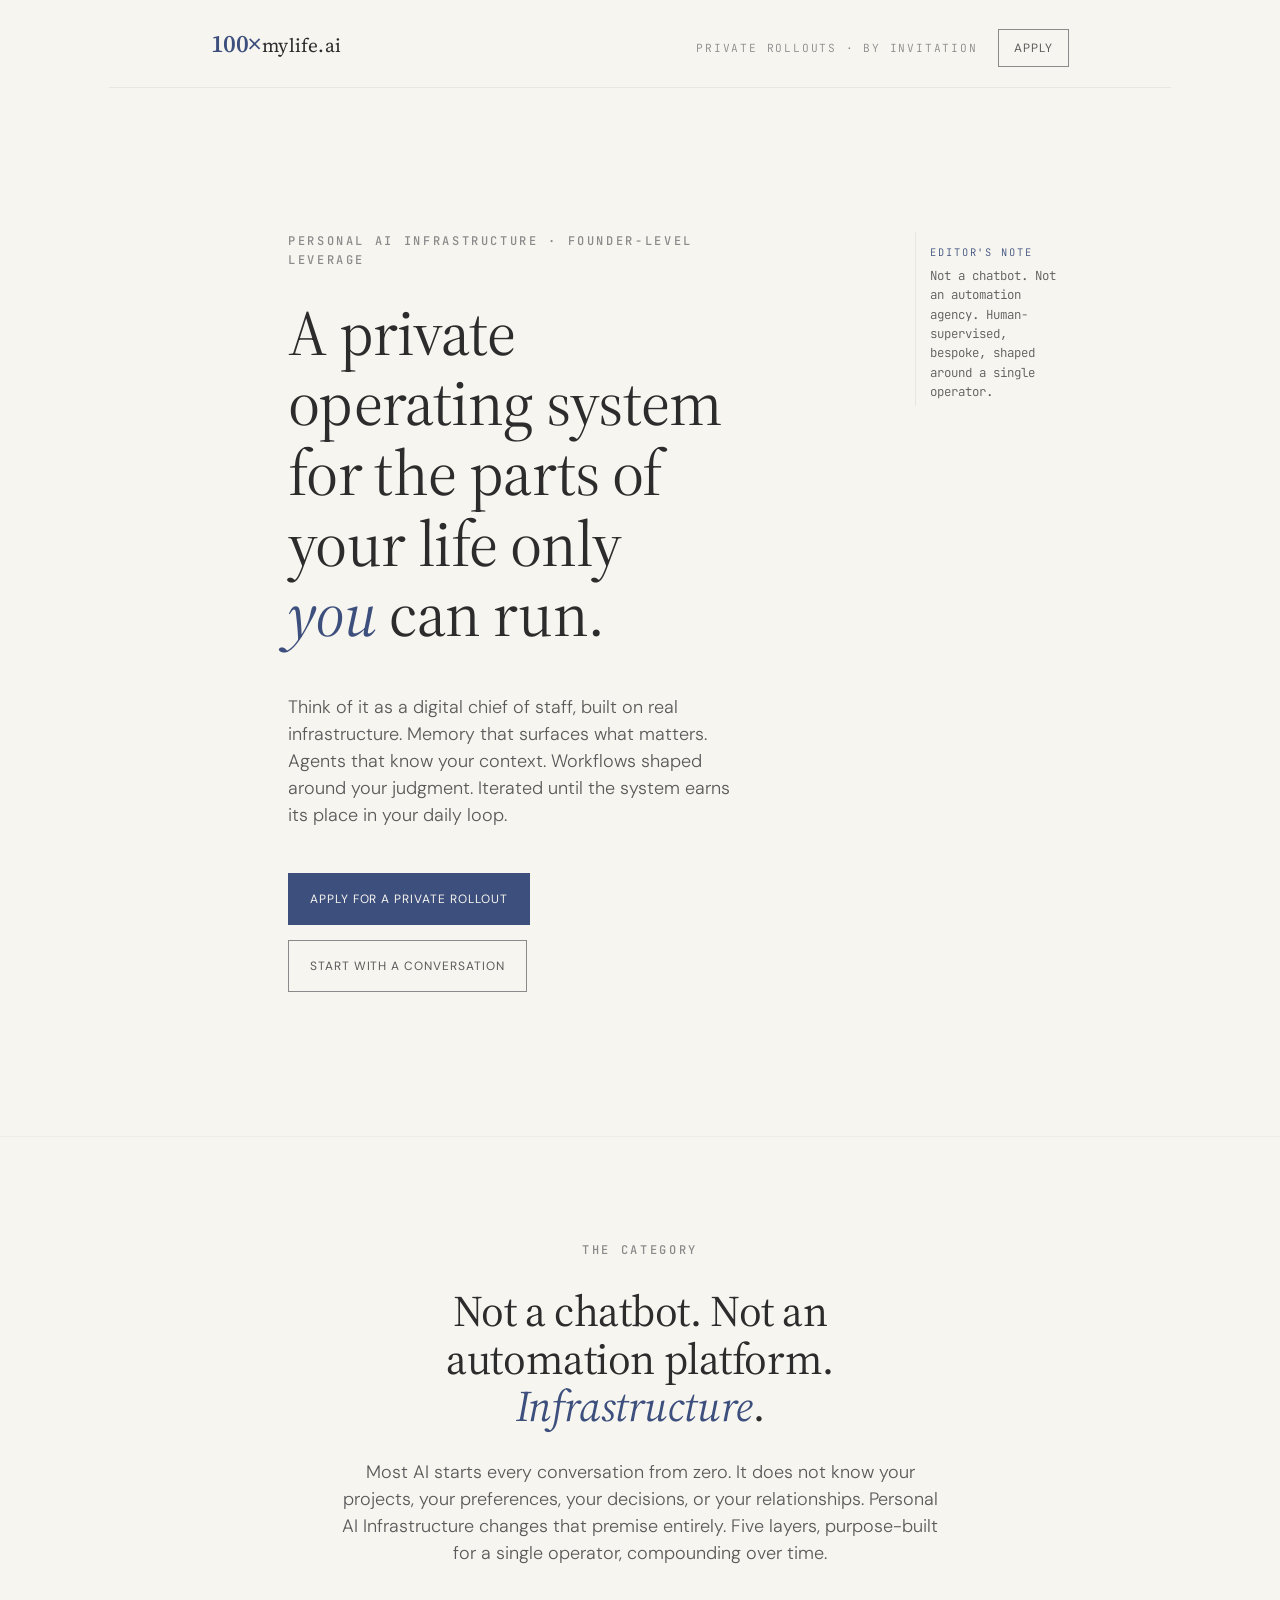
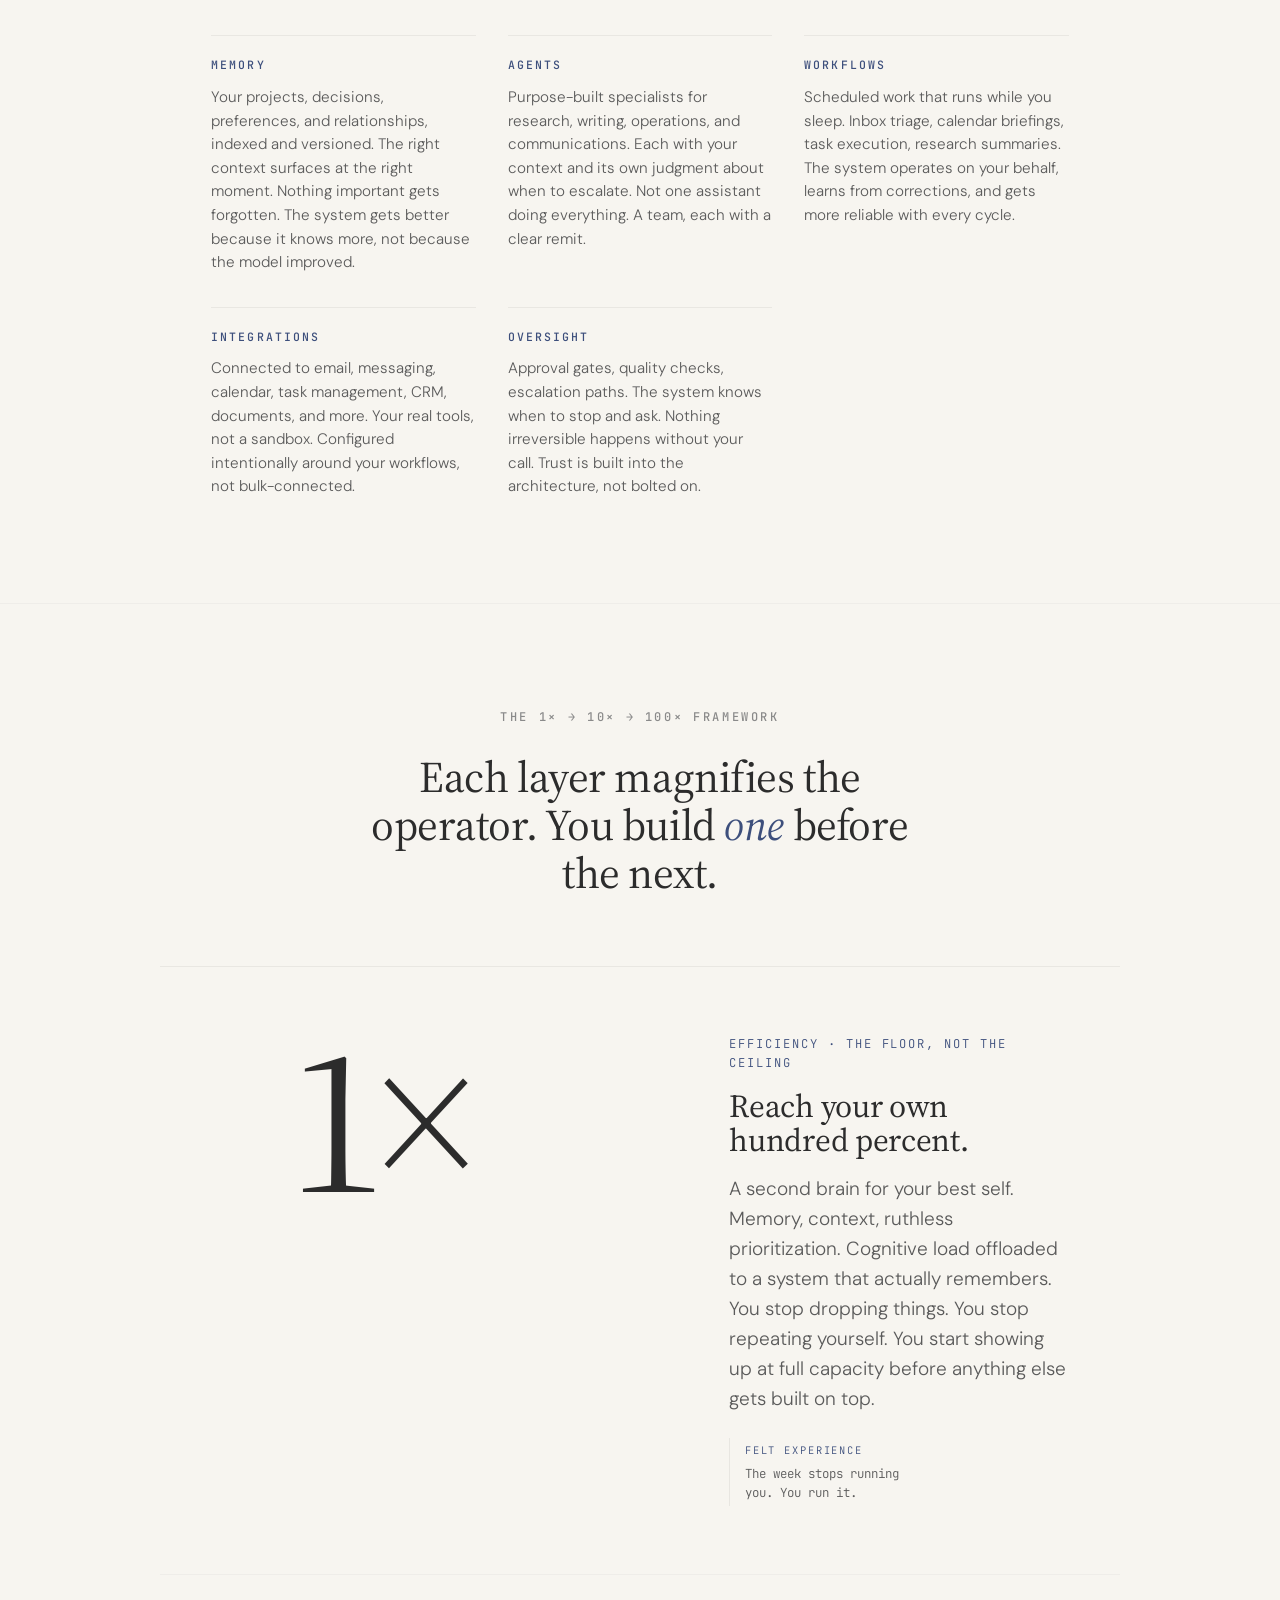
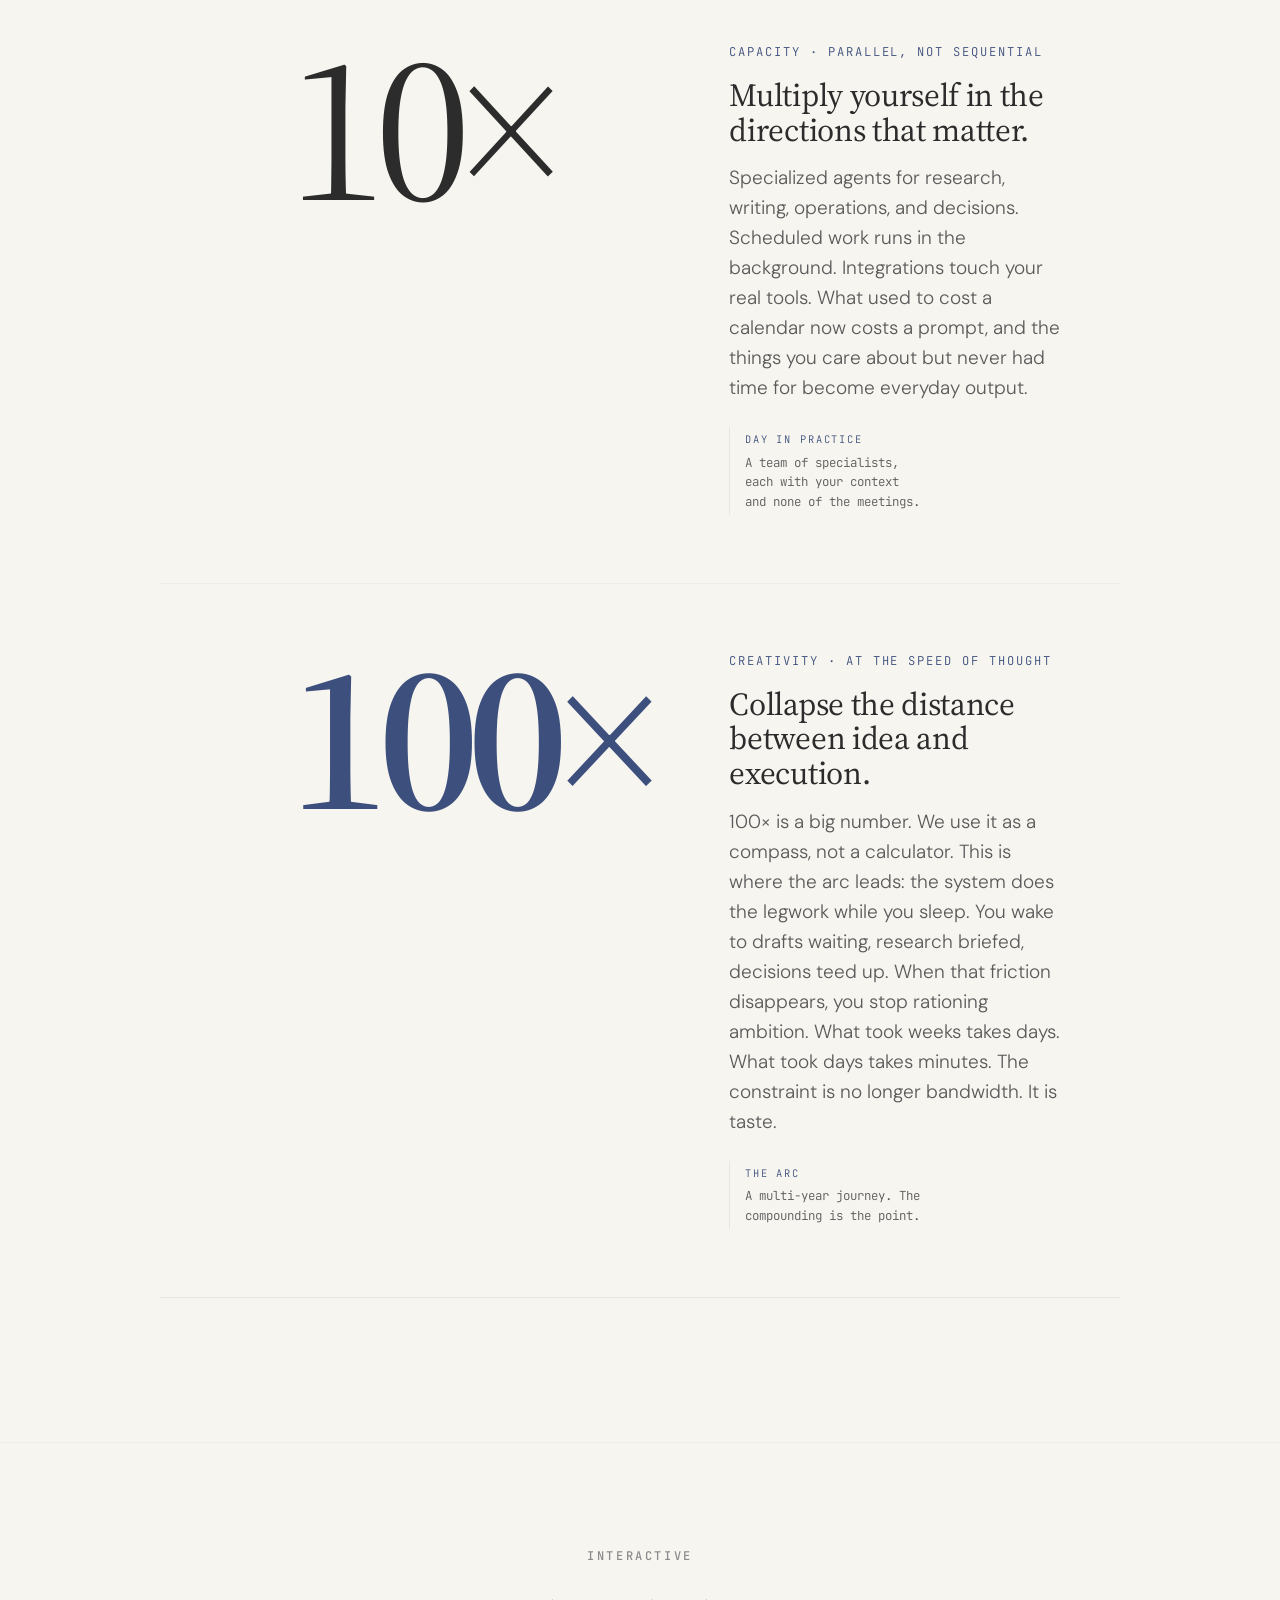
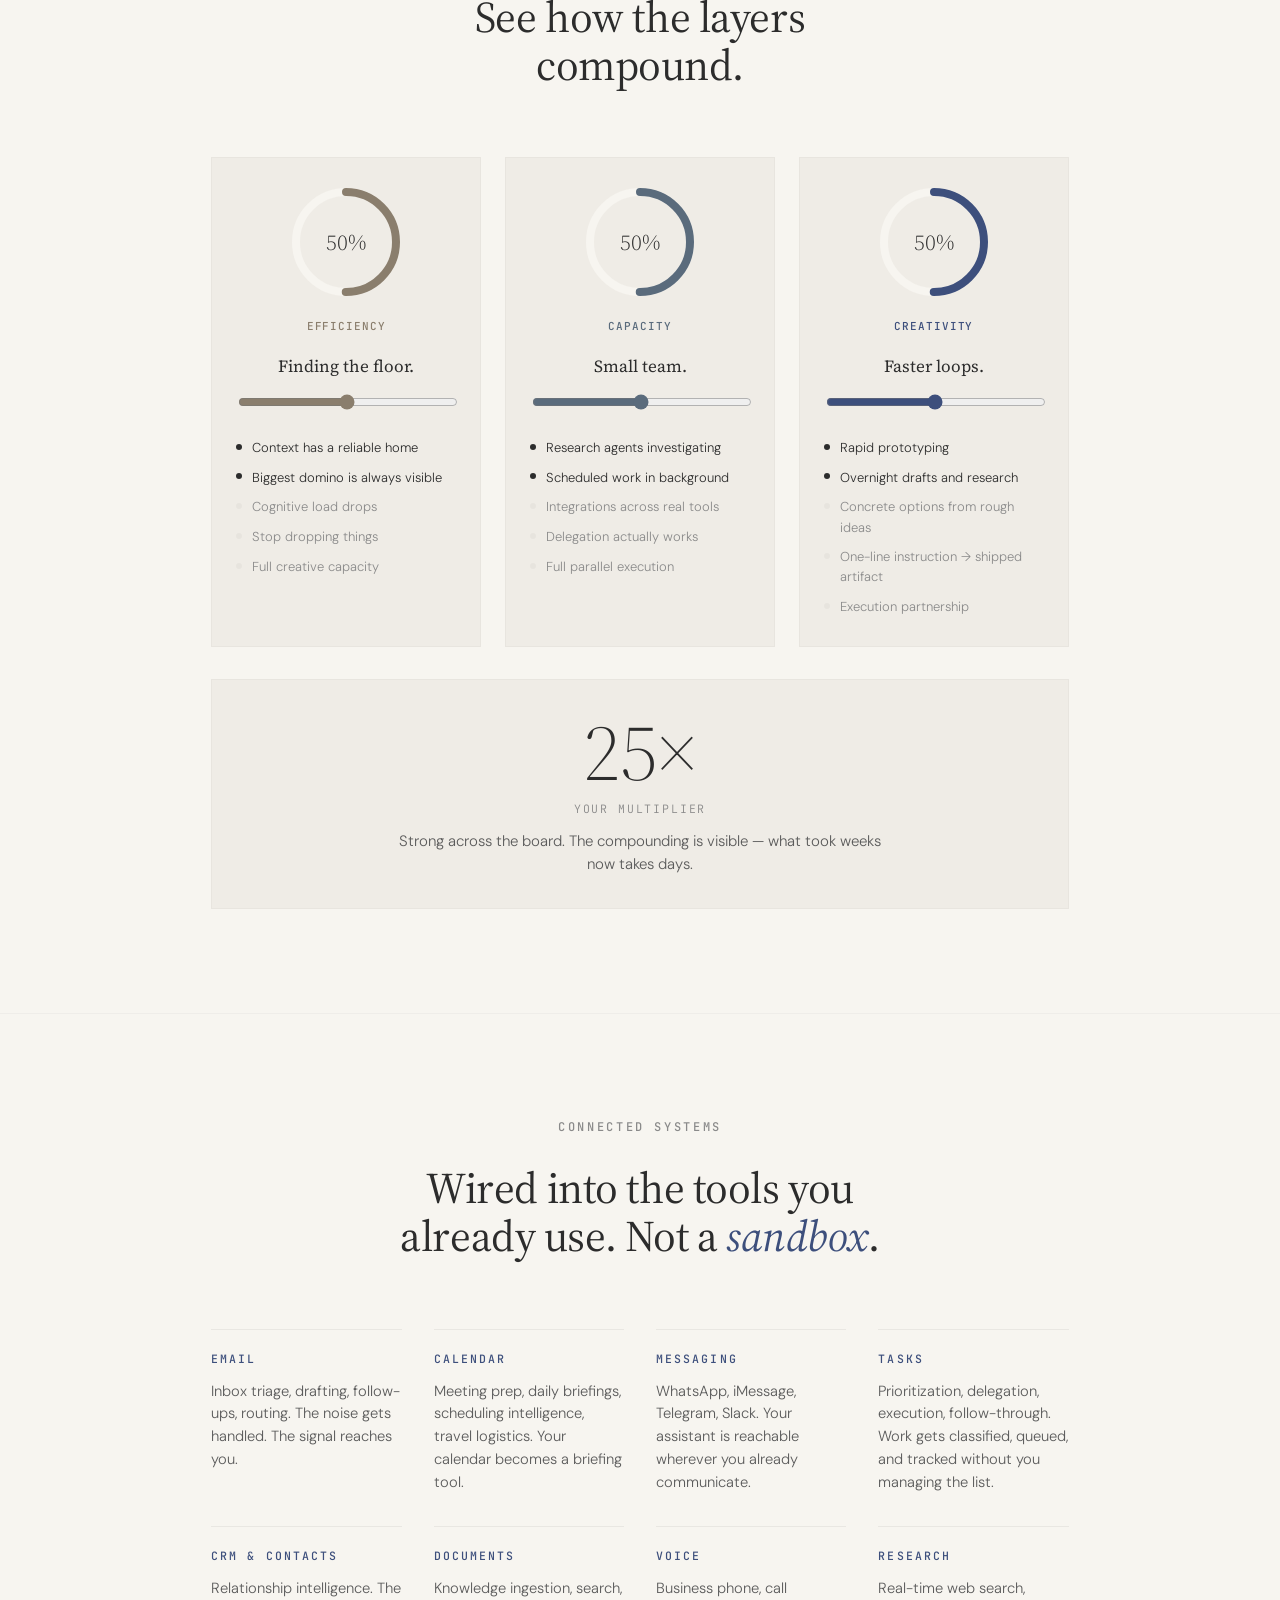
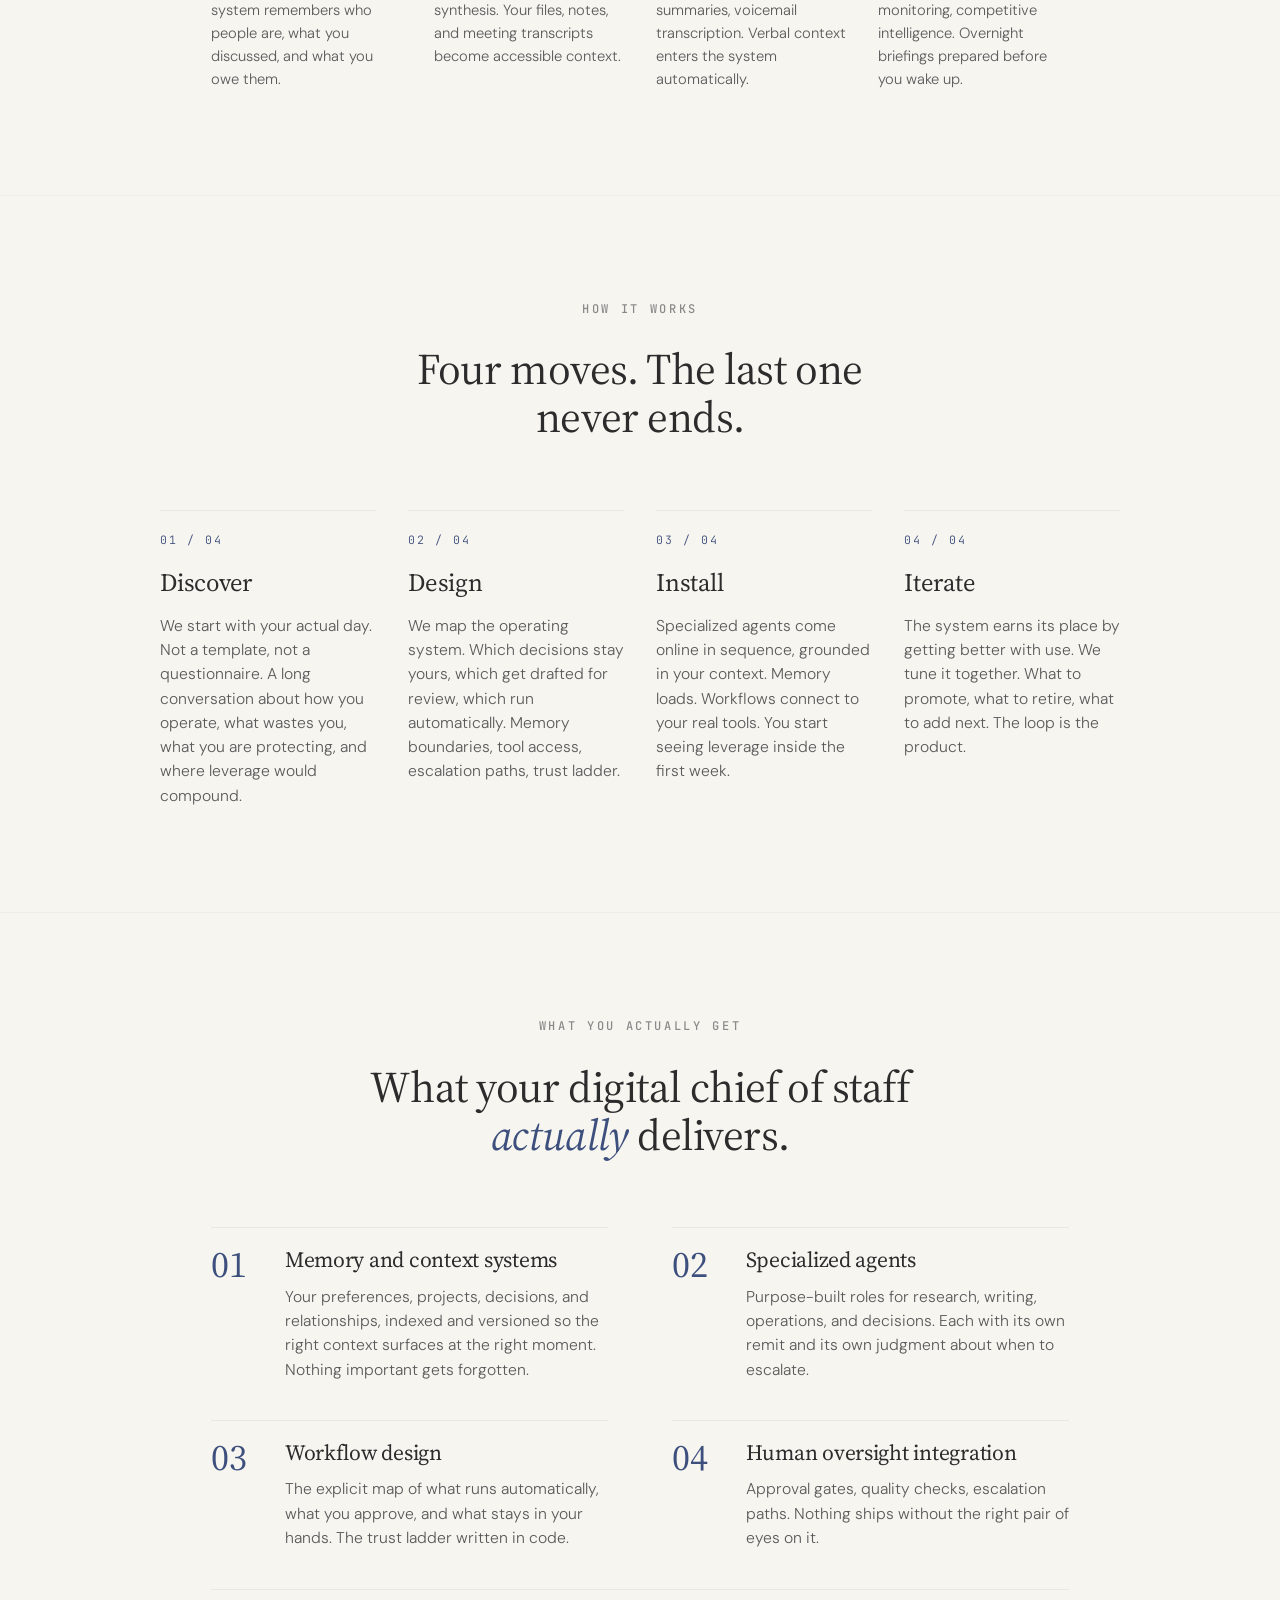
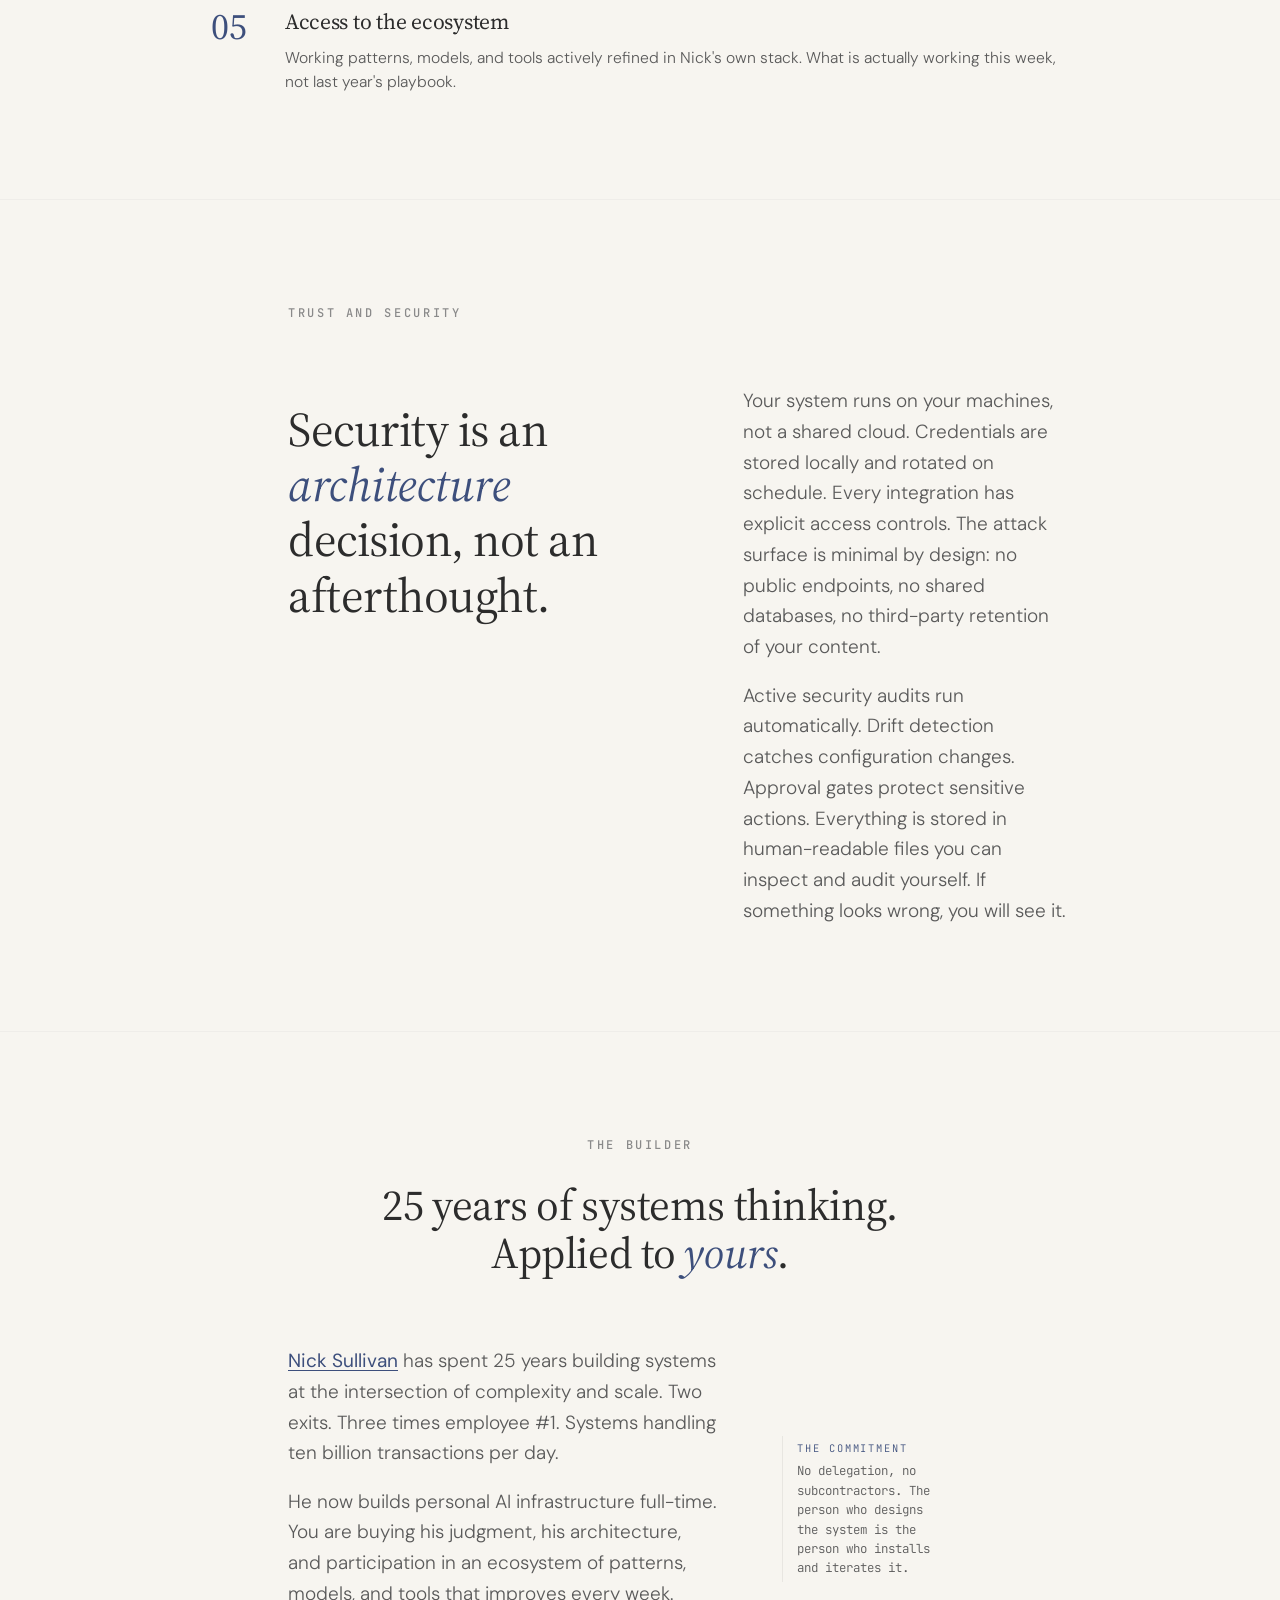
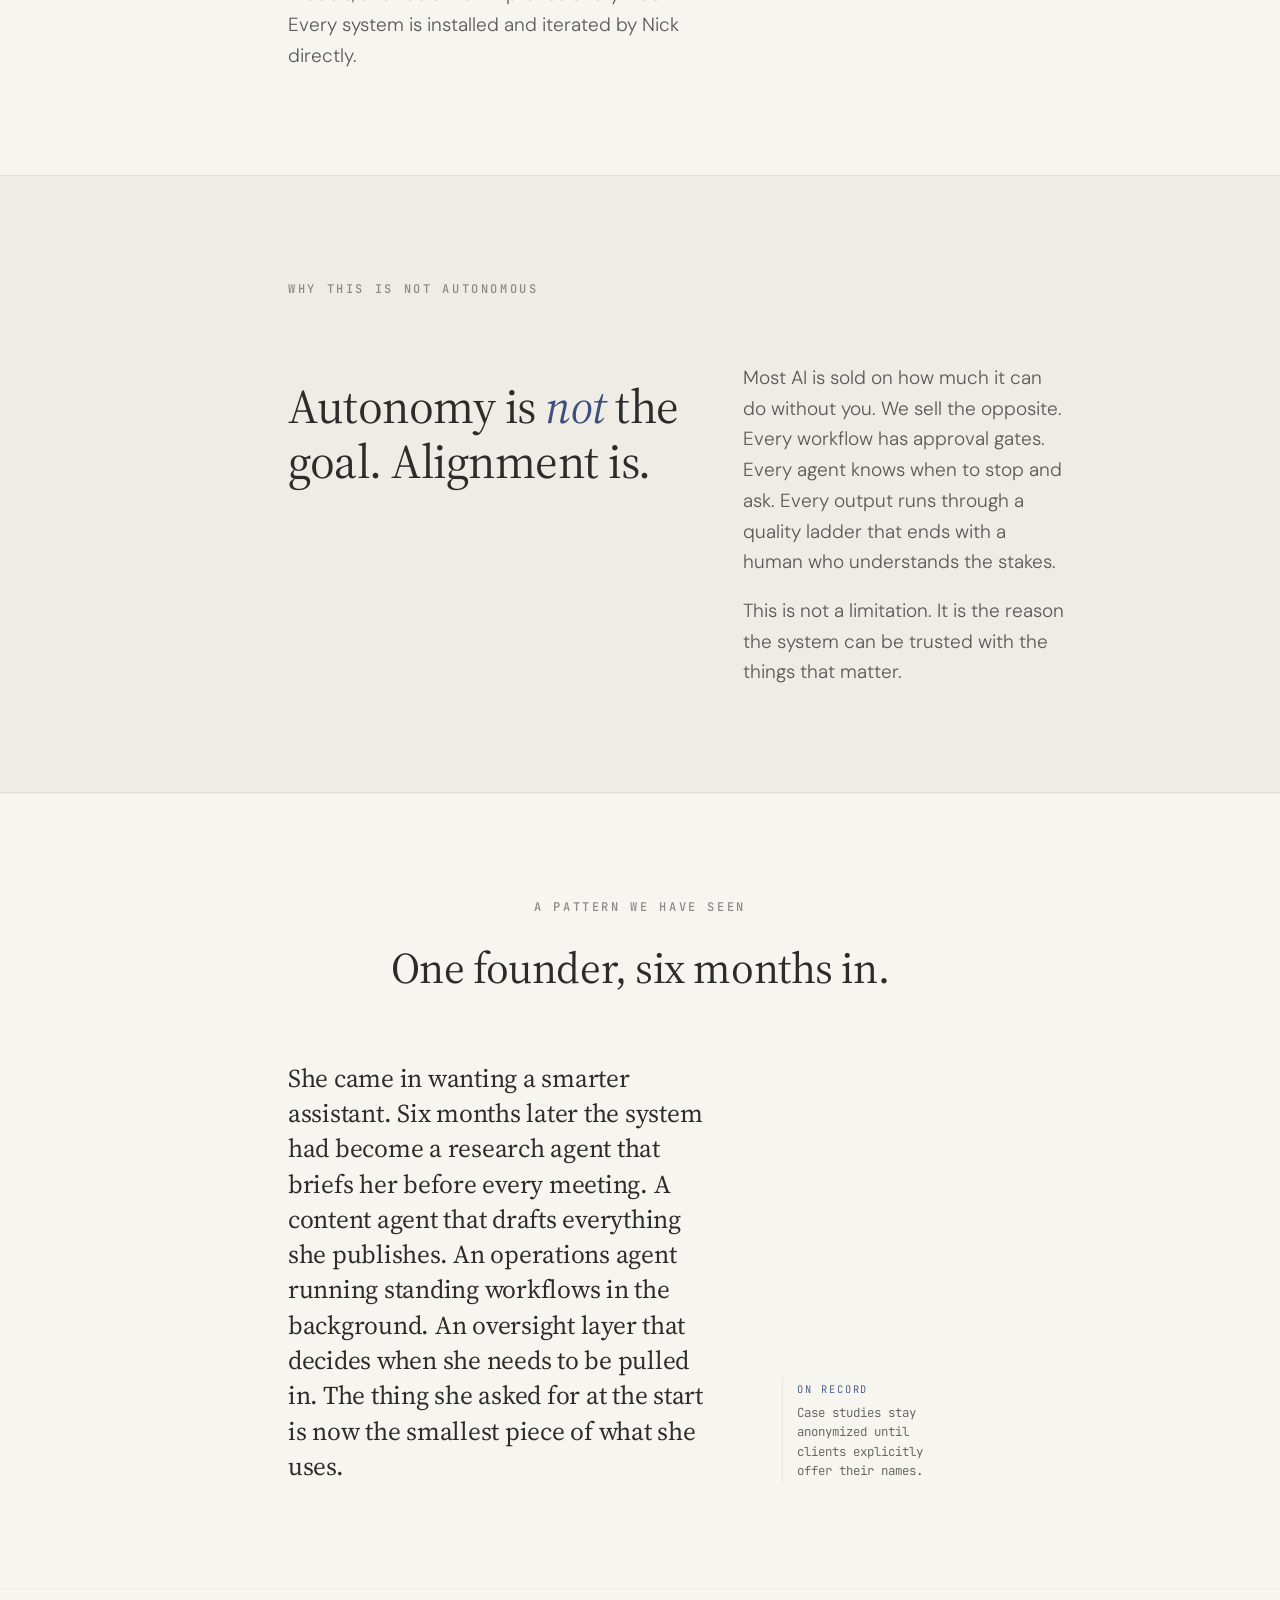
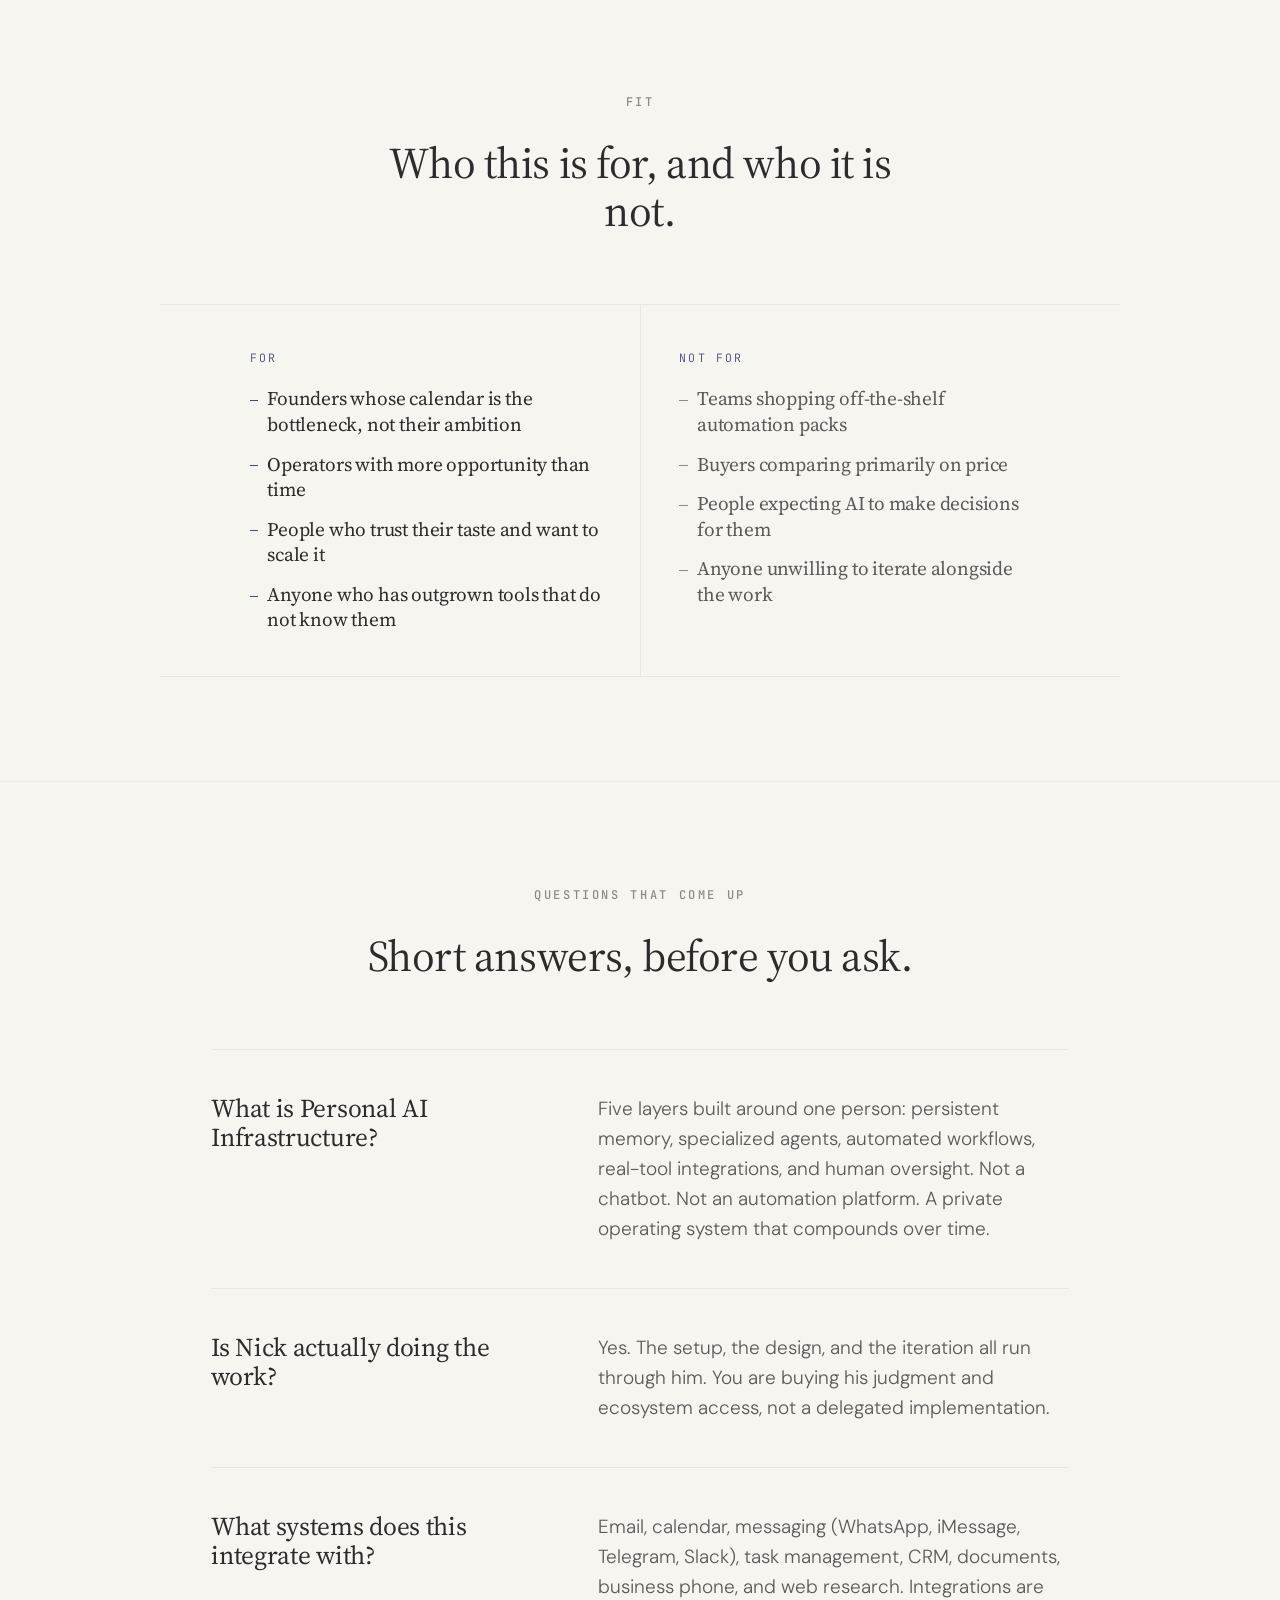
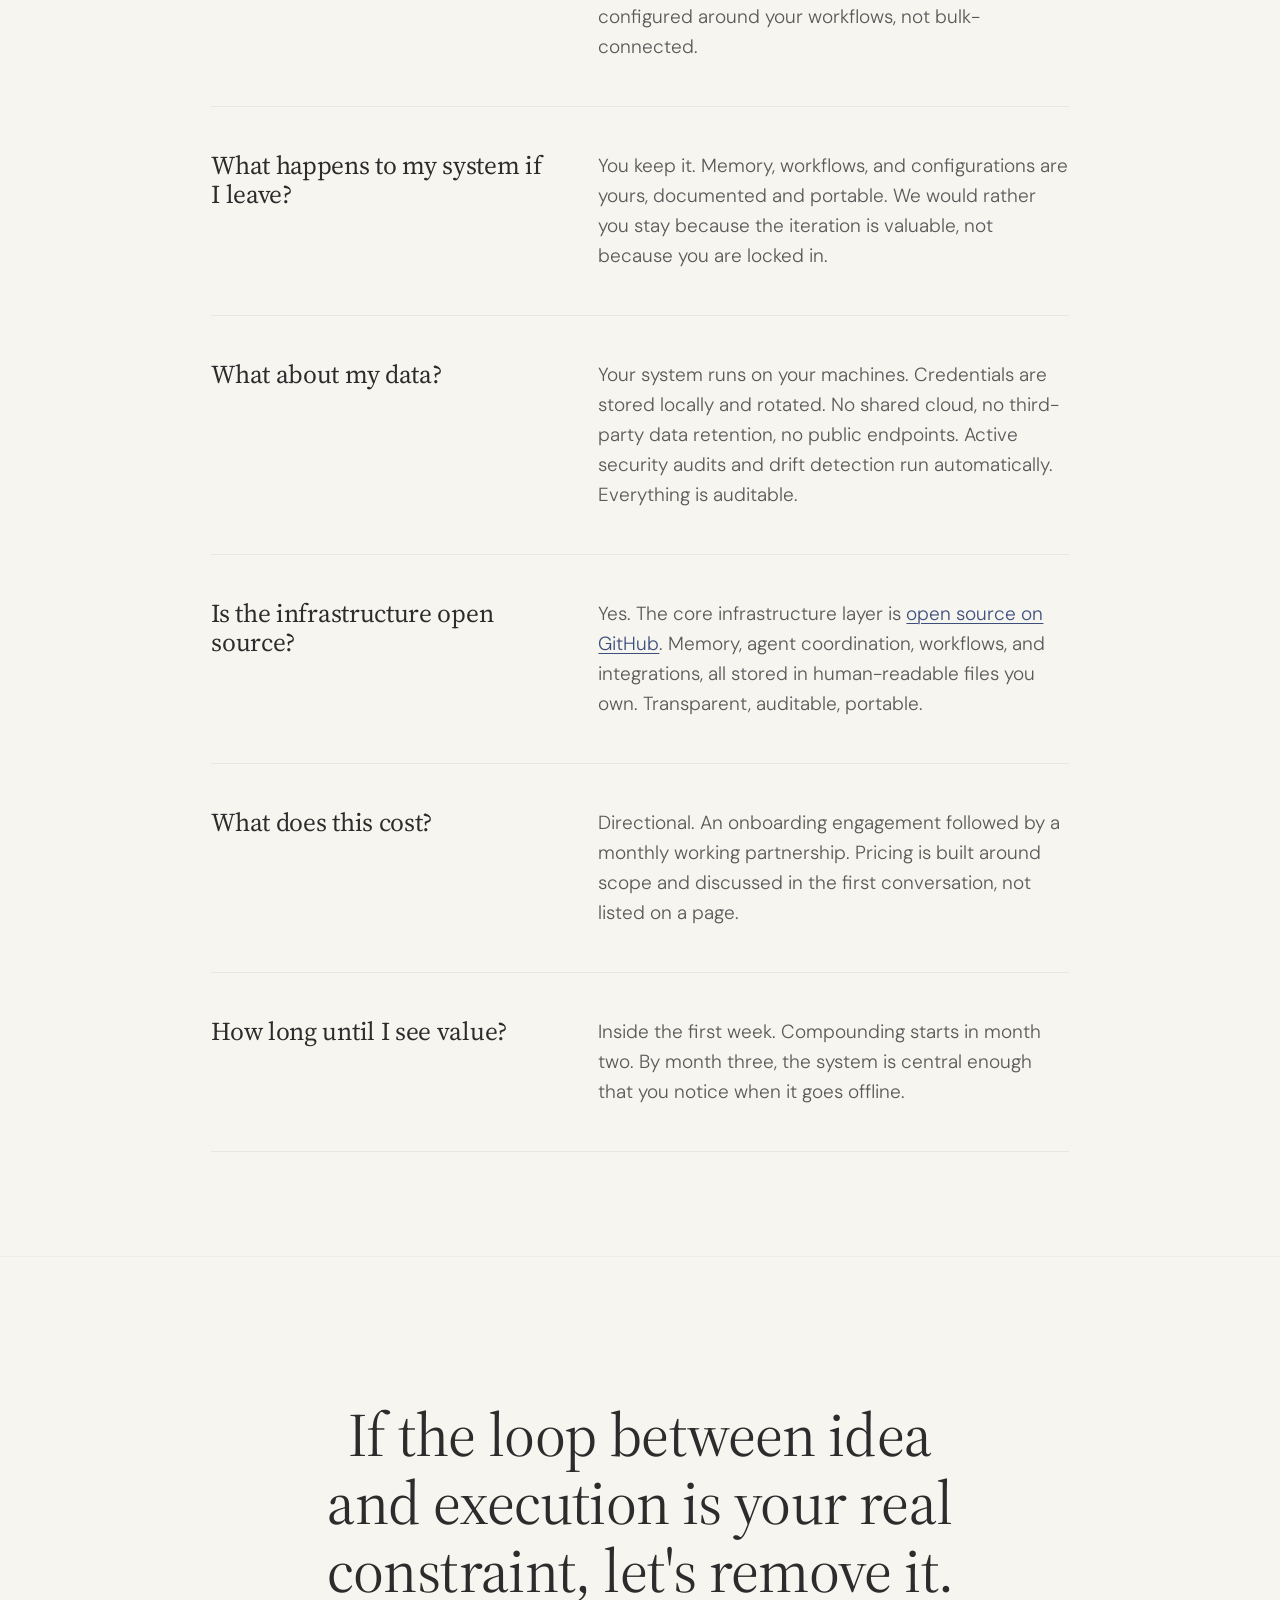
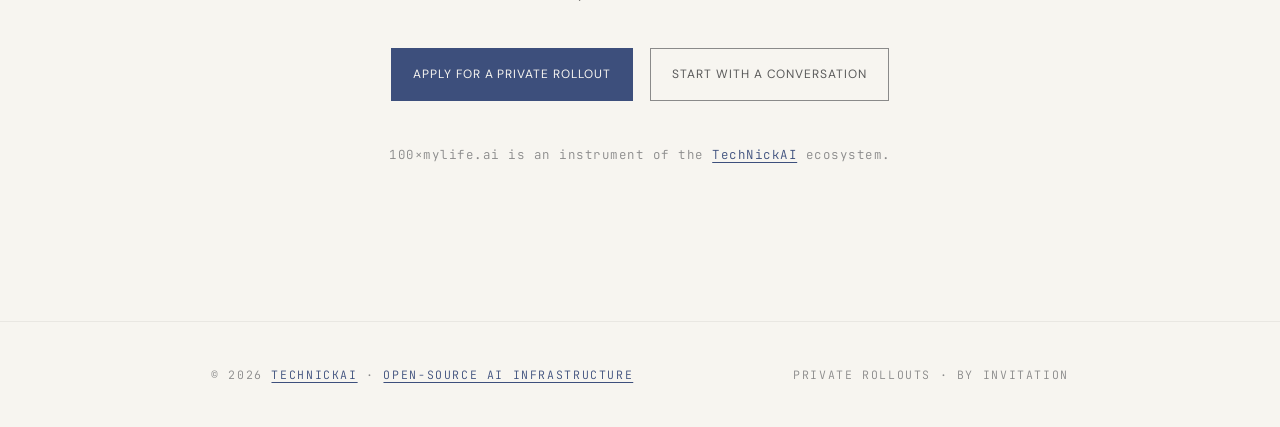
==== commit ab1b9534: "Sync FAQ structured data with visible HTML + fix steps grid padding JSON-LD "What about my data?" an" ====
--- a/index.html
+++ b/index.html
@@ -886,9 +886,10 @@
           <div class="faq-item">
             <dt>What about my data?</dt>
             <dd>
-              Nothing leaves your control without your call. Private memory,
-              private tools, no shared training, no retention of your content.
-              Infrastructure choices are explicit and yours to change.
+              Your system runs on your machines. Credentials are stored locally
+              and rotated. No shared cloud, no third-party data retention, no
+              public endpoints. Active security audits and drift detection run
+              automatically. Everything is auditable.
             </dd>
           </div>
           <div class="faq-item">
--- a/assets/css/styles.css
+++ b/assets/css/styles.css
@@ -485,6 +485,7 @@
 .how-it-works .steps {
   list-style: none;
   margin-block: 0;
+  padding: 0;
   display: grid;
   grid-template-columns: repeat(4, minmax(0, 1fr));
   gap: clamp(1.25rem, 2.5vw, 2.5rem);
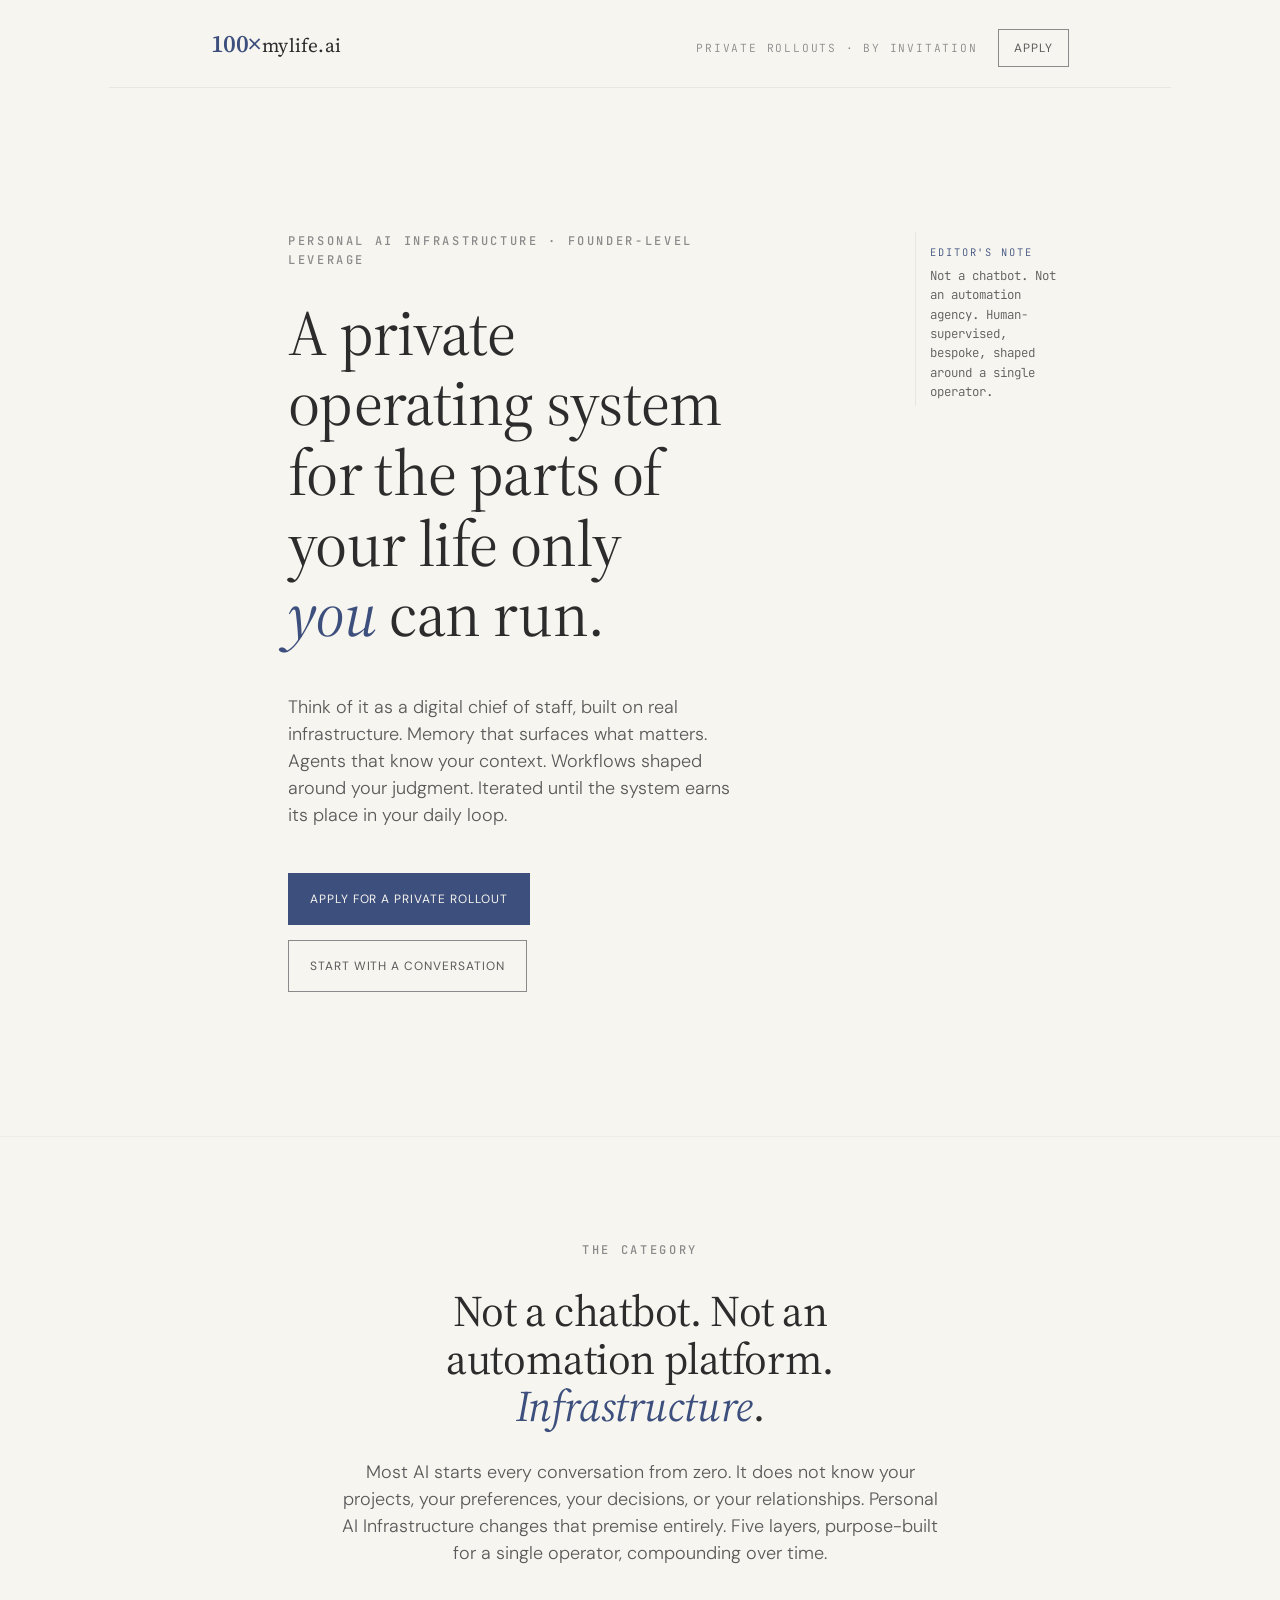
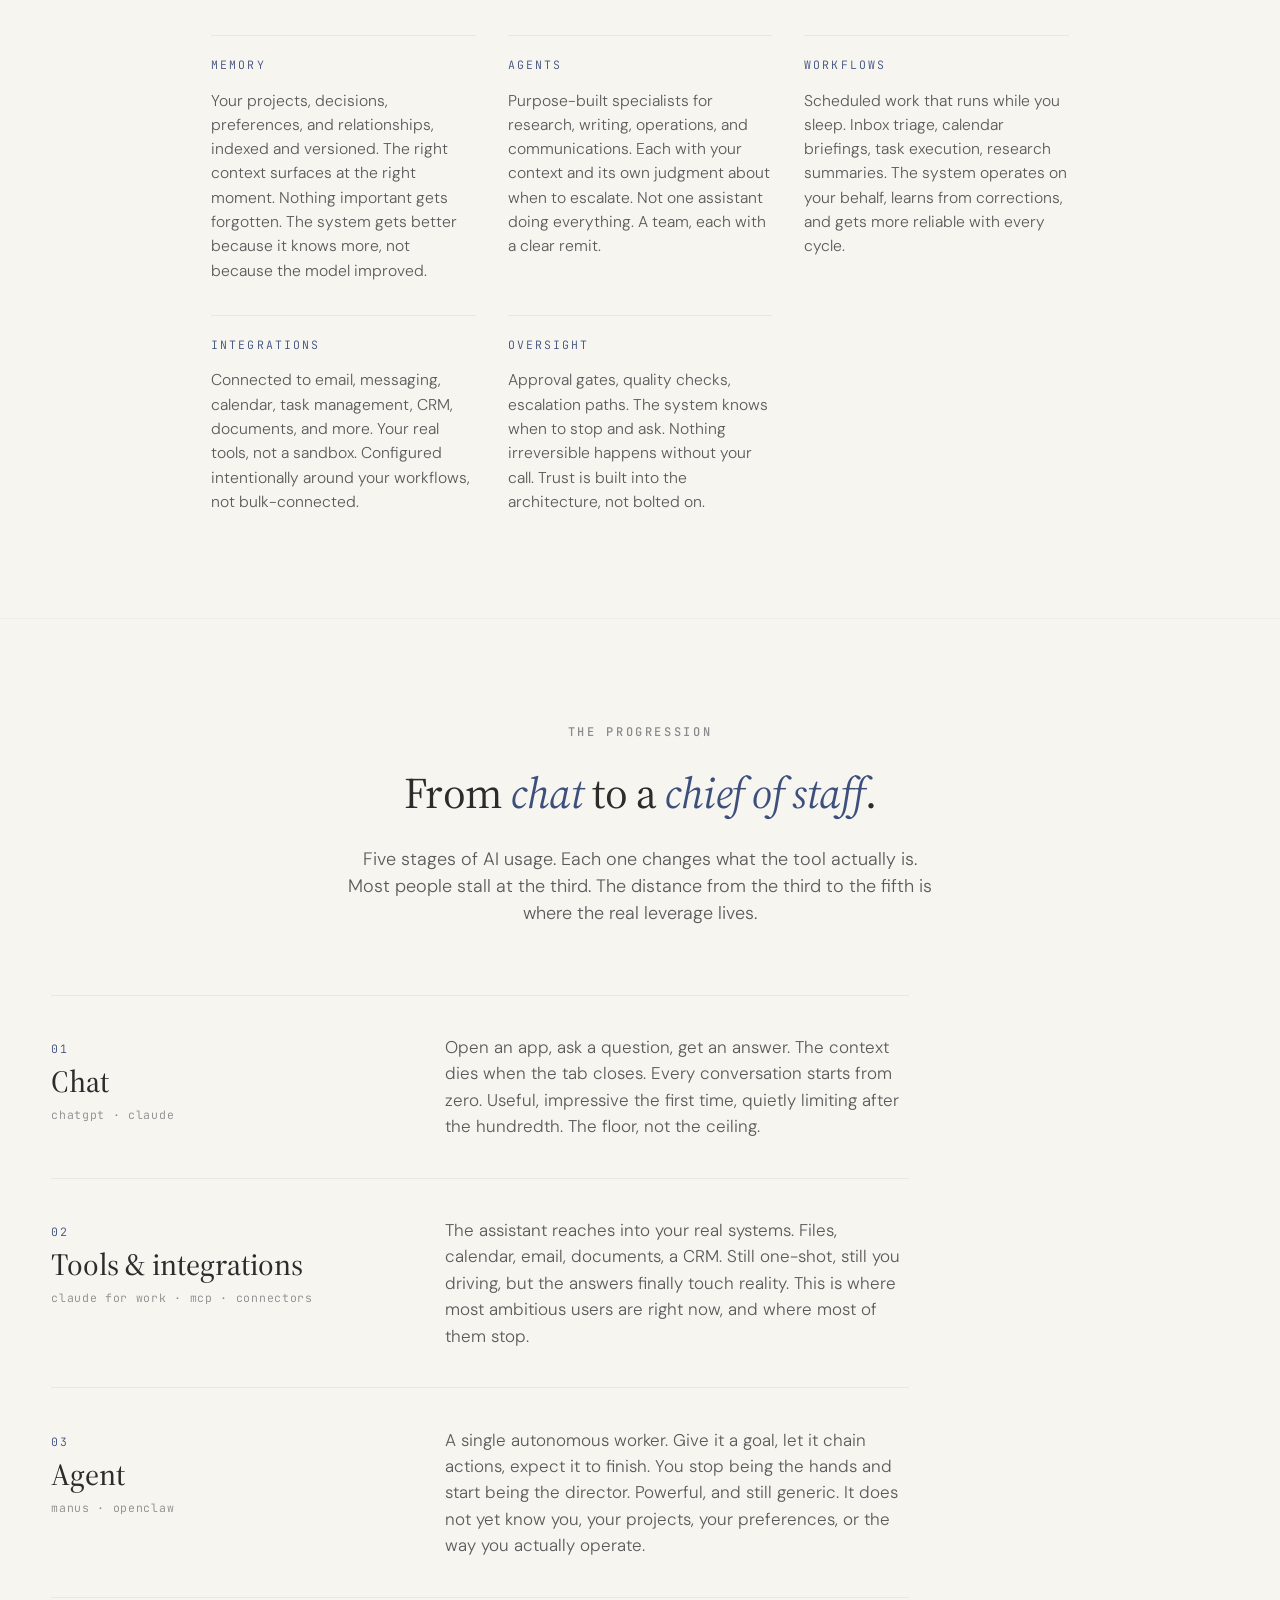
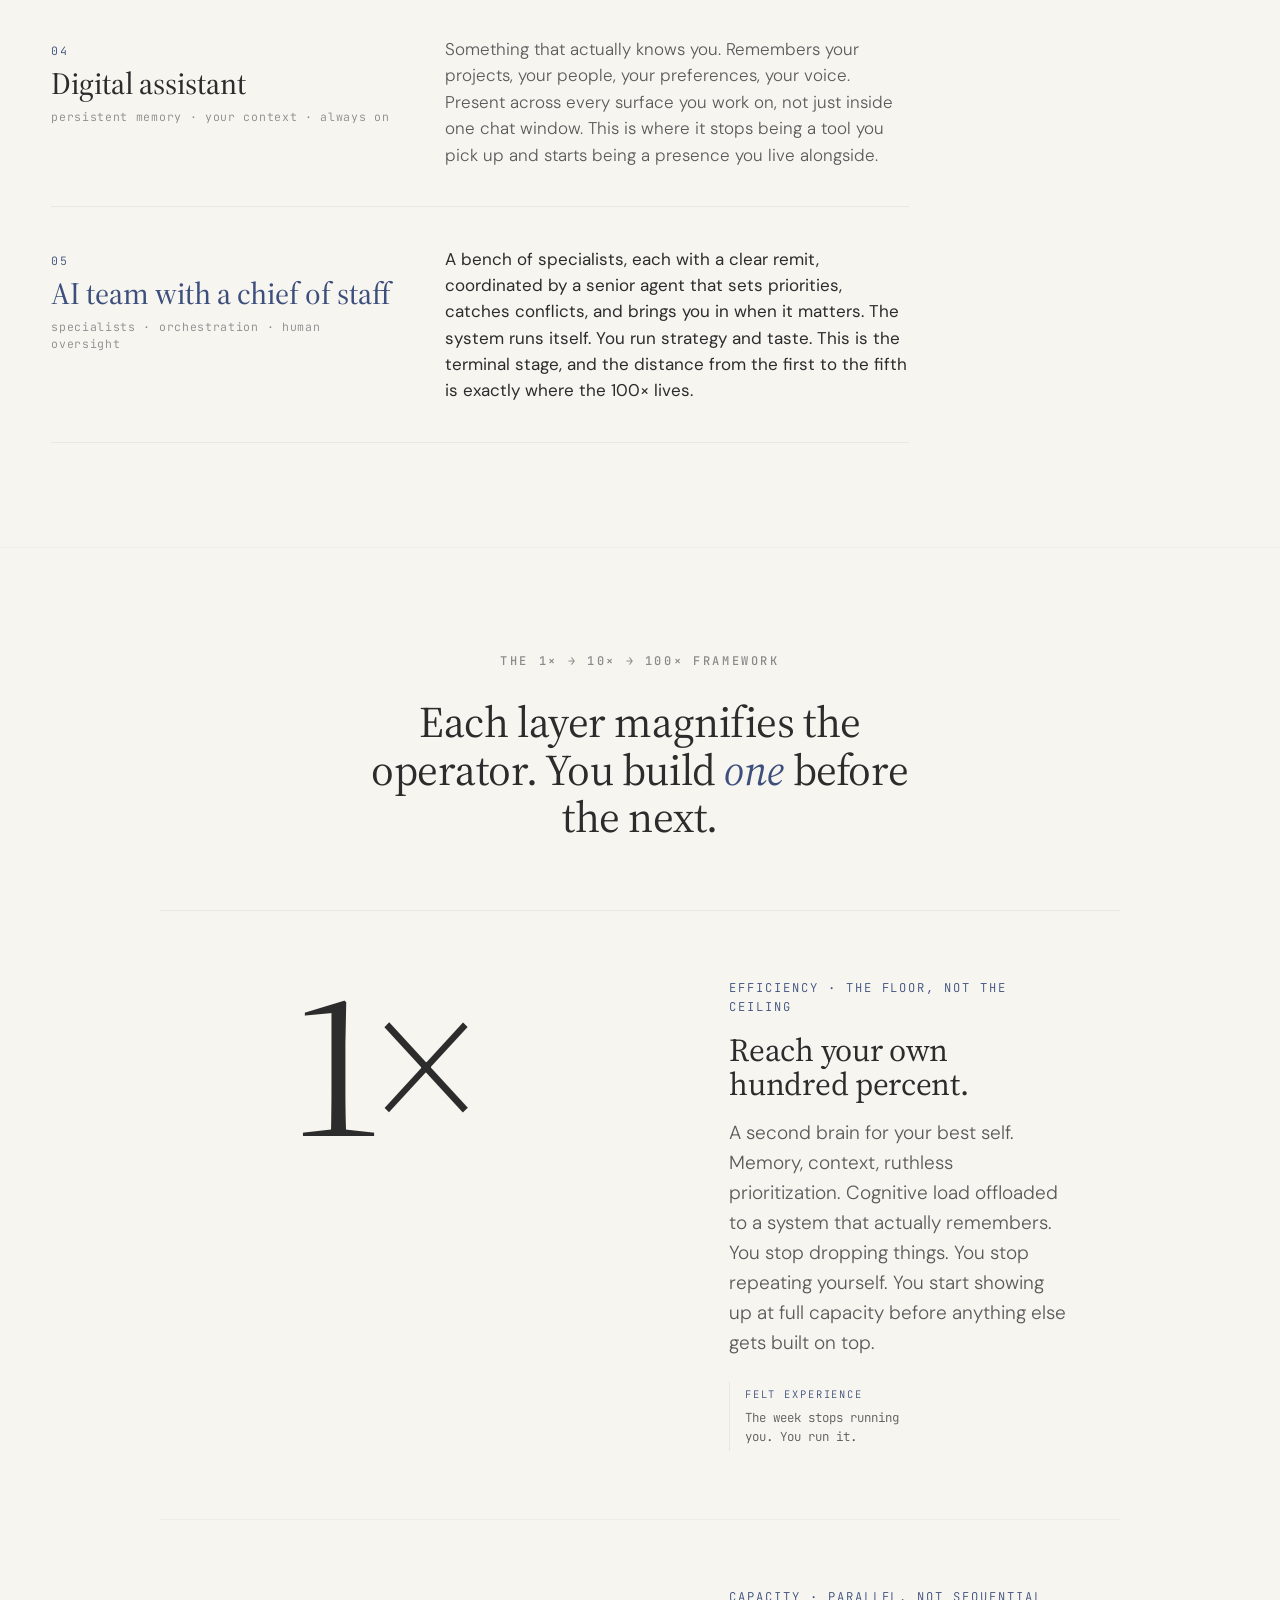
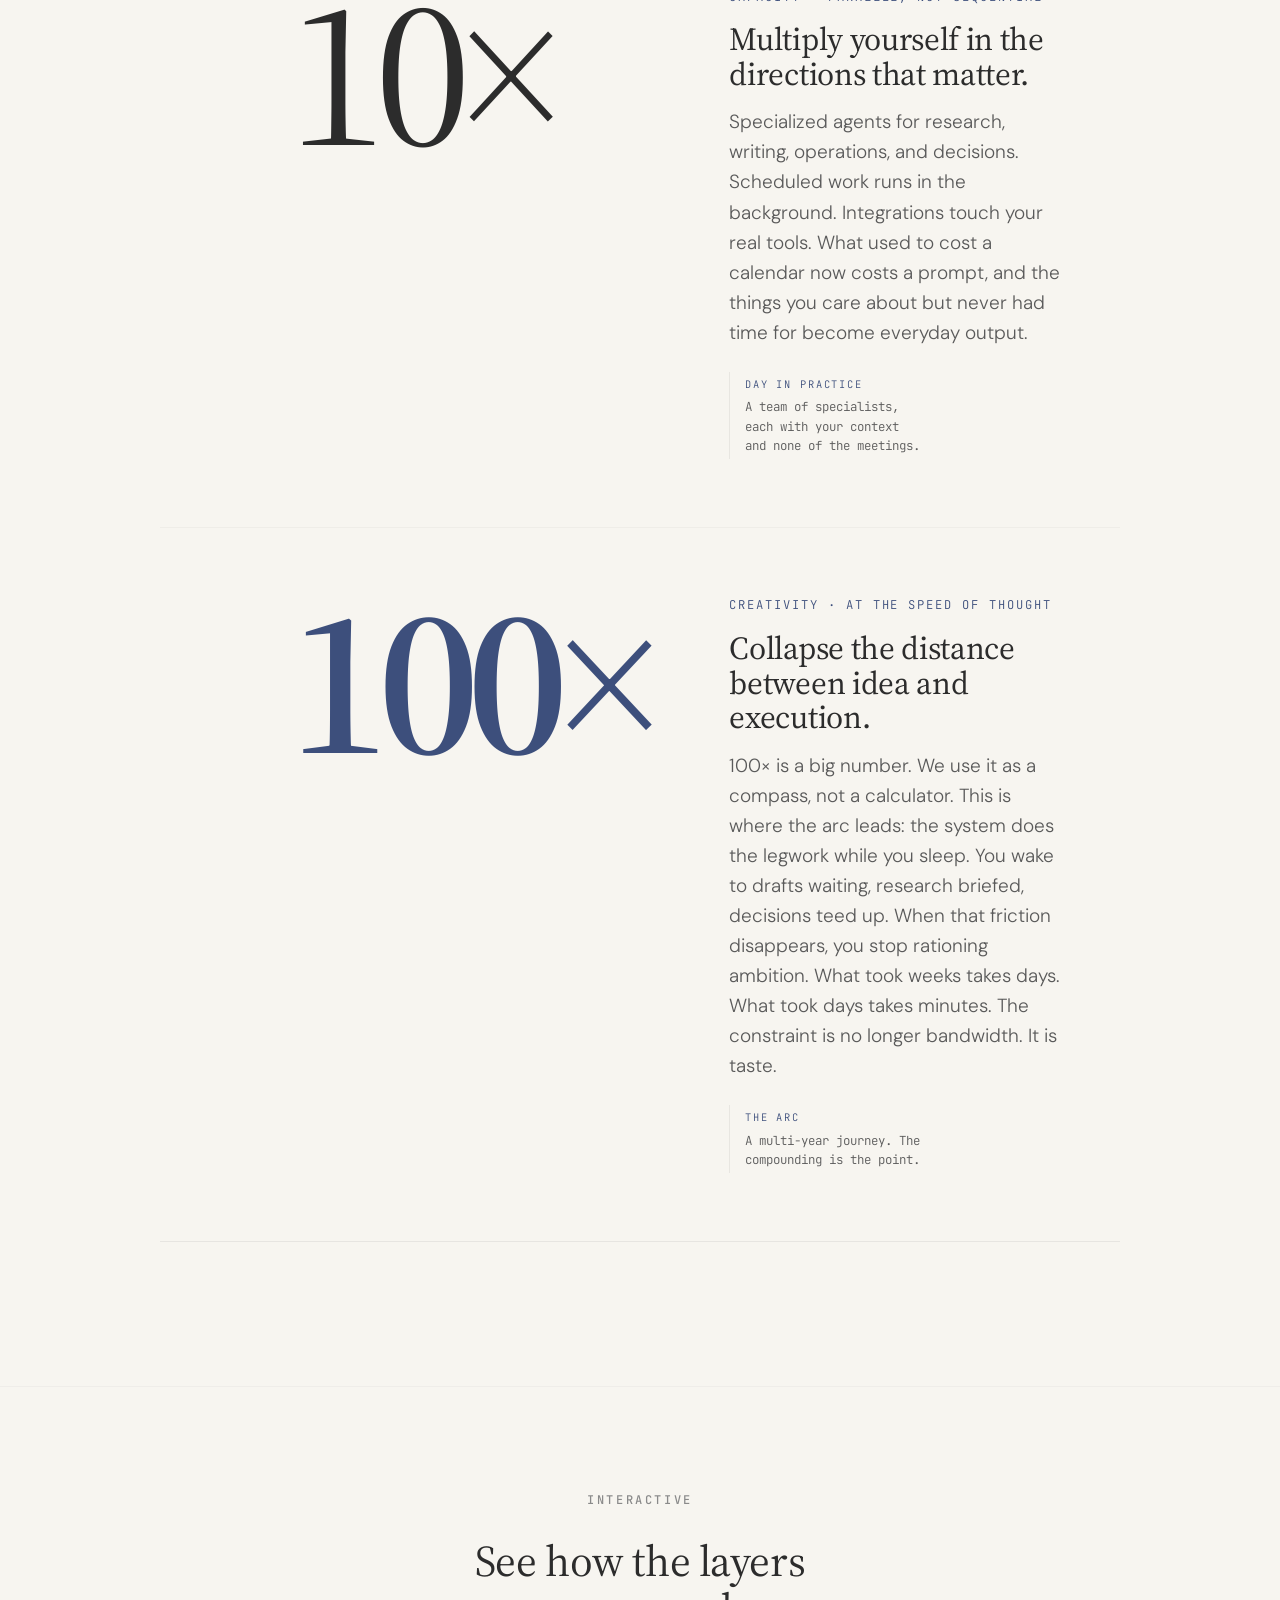
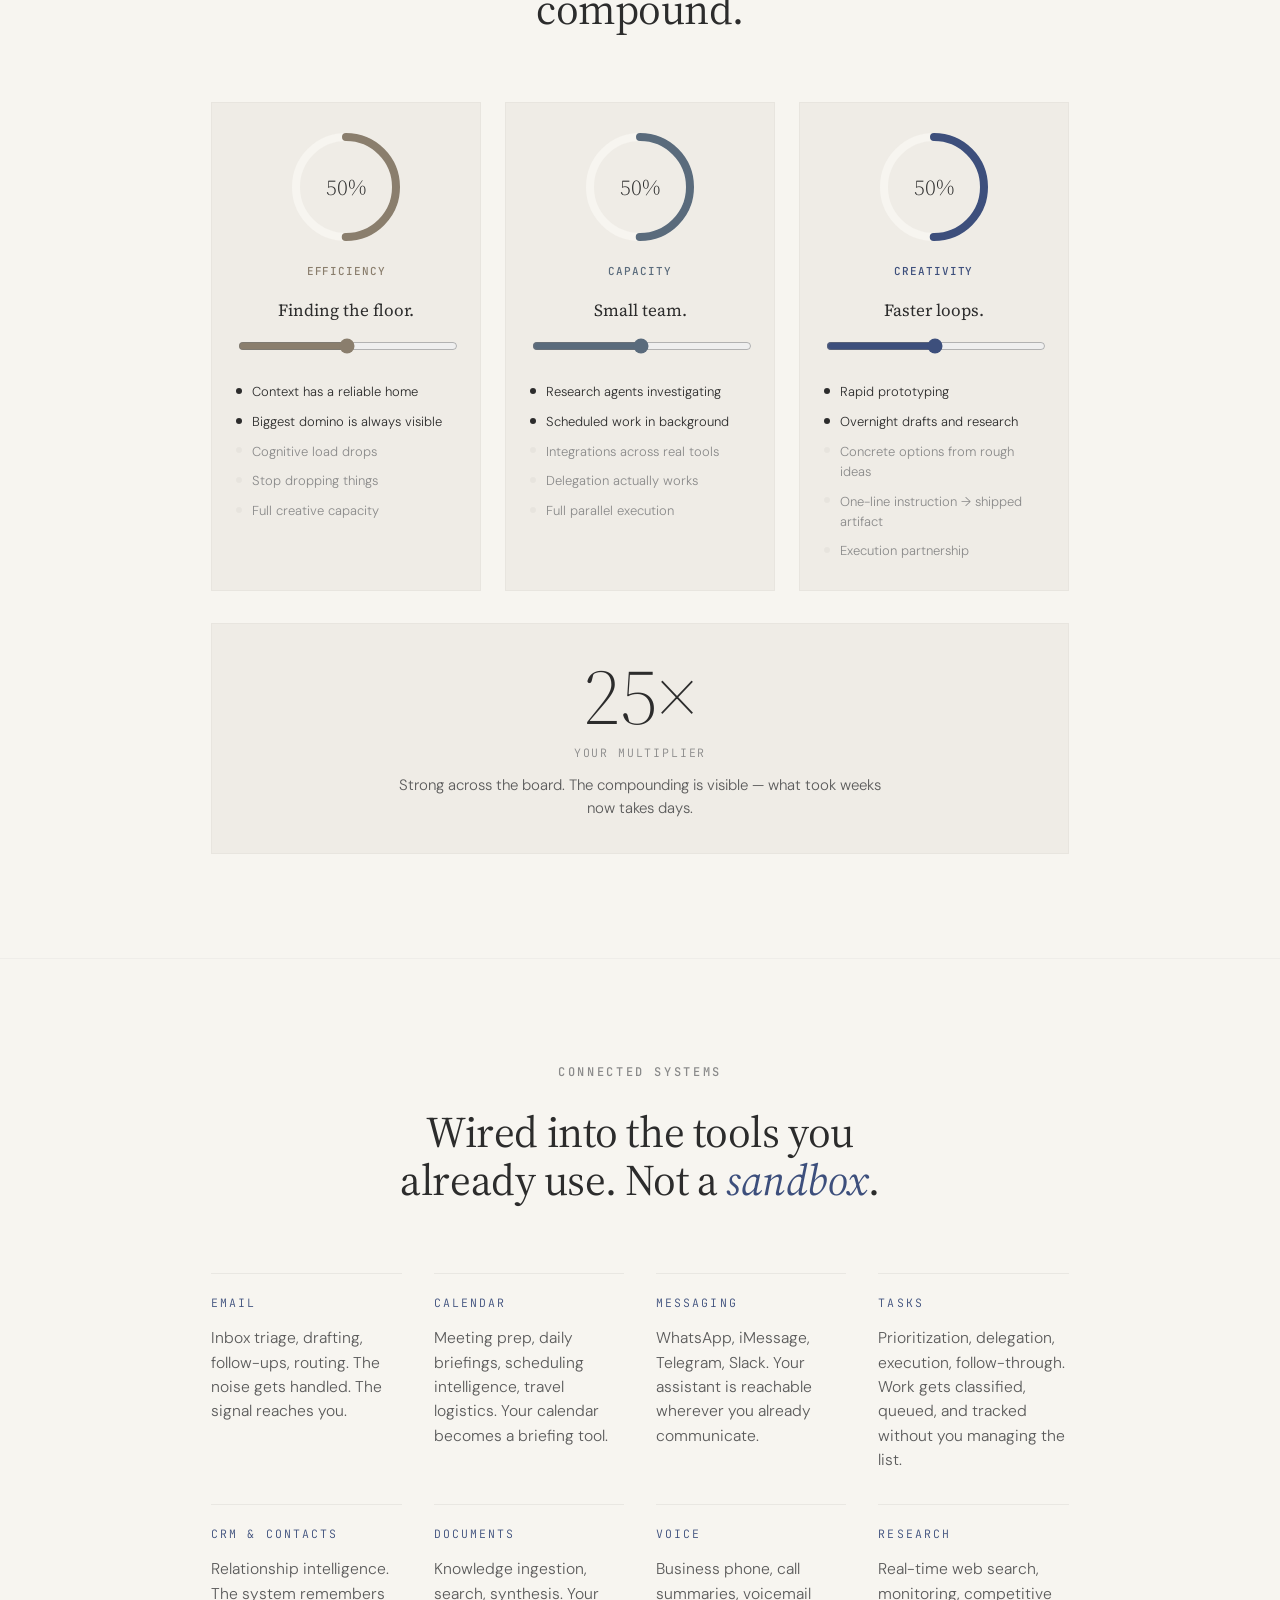
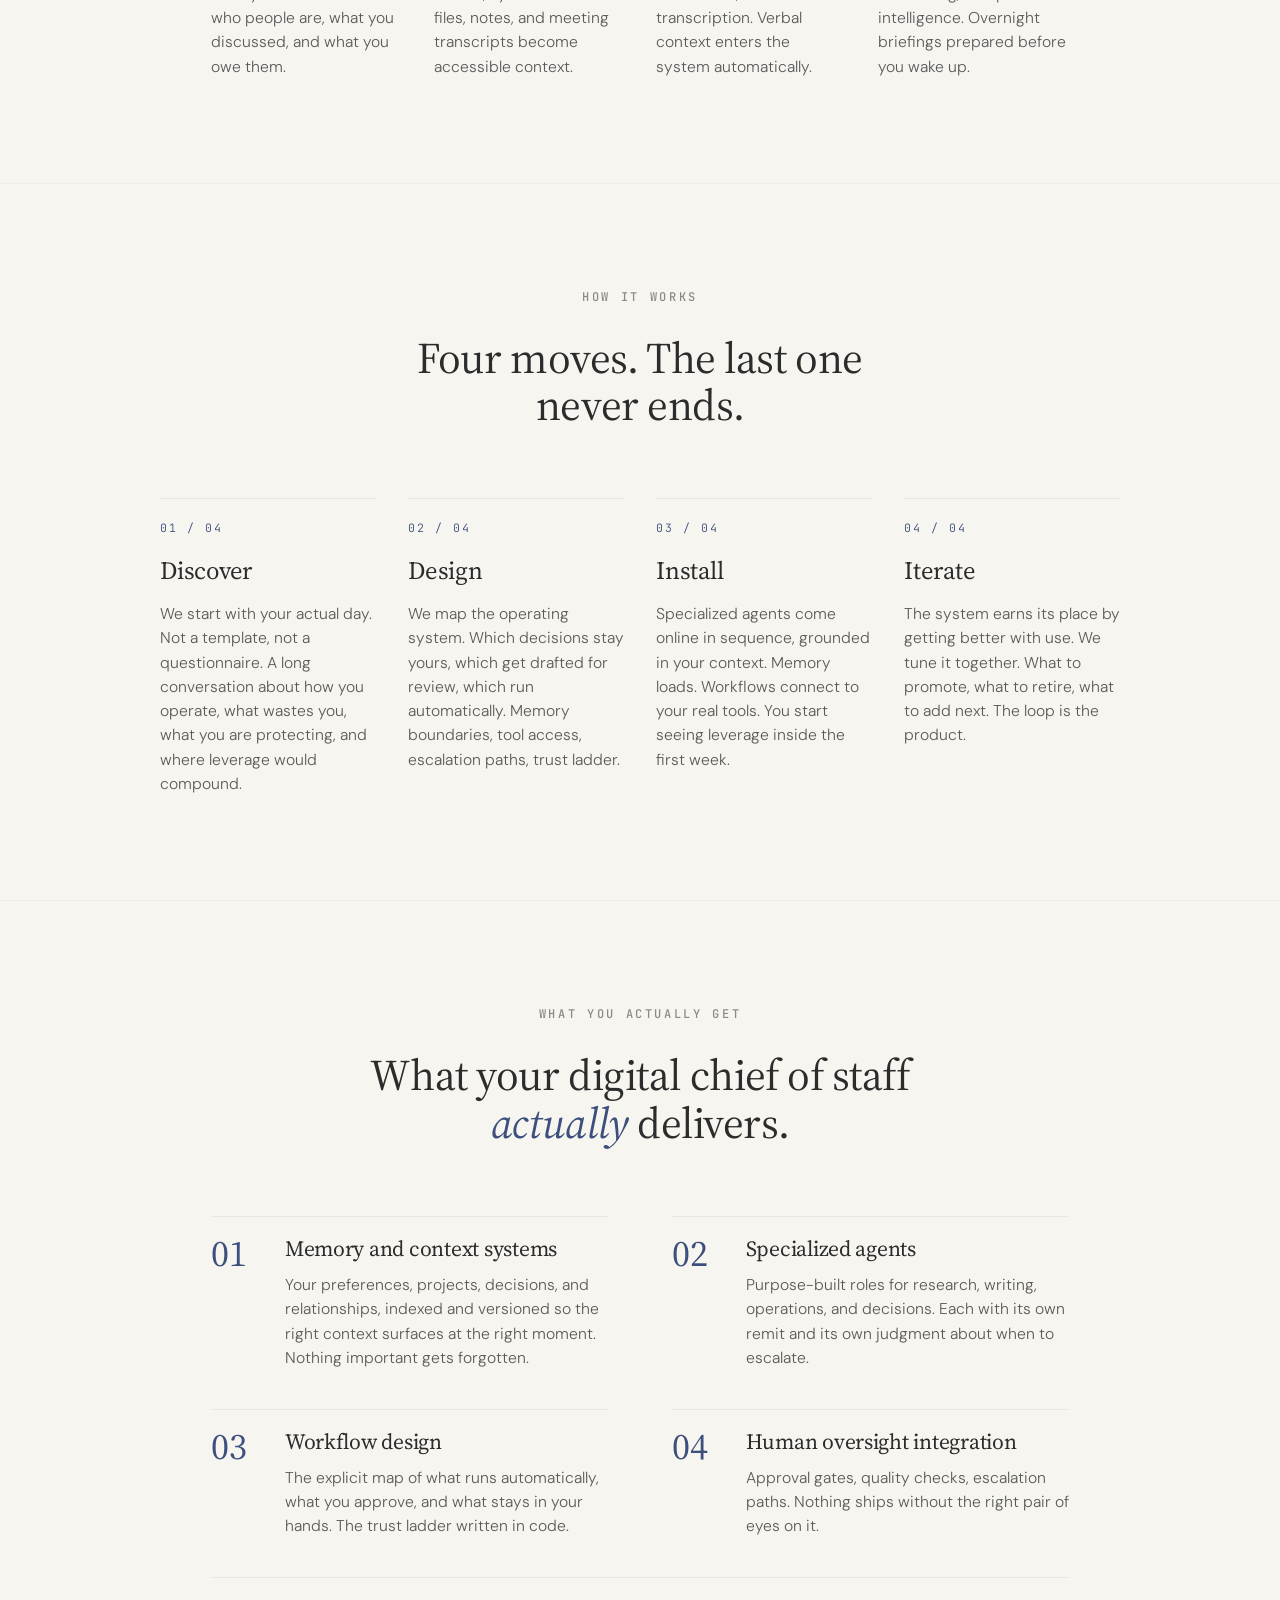
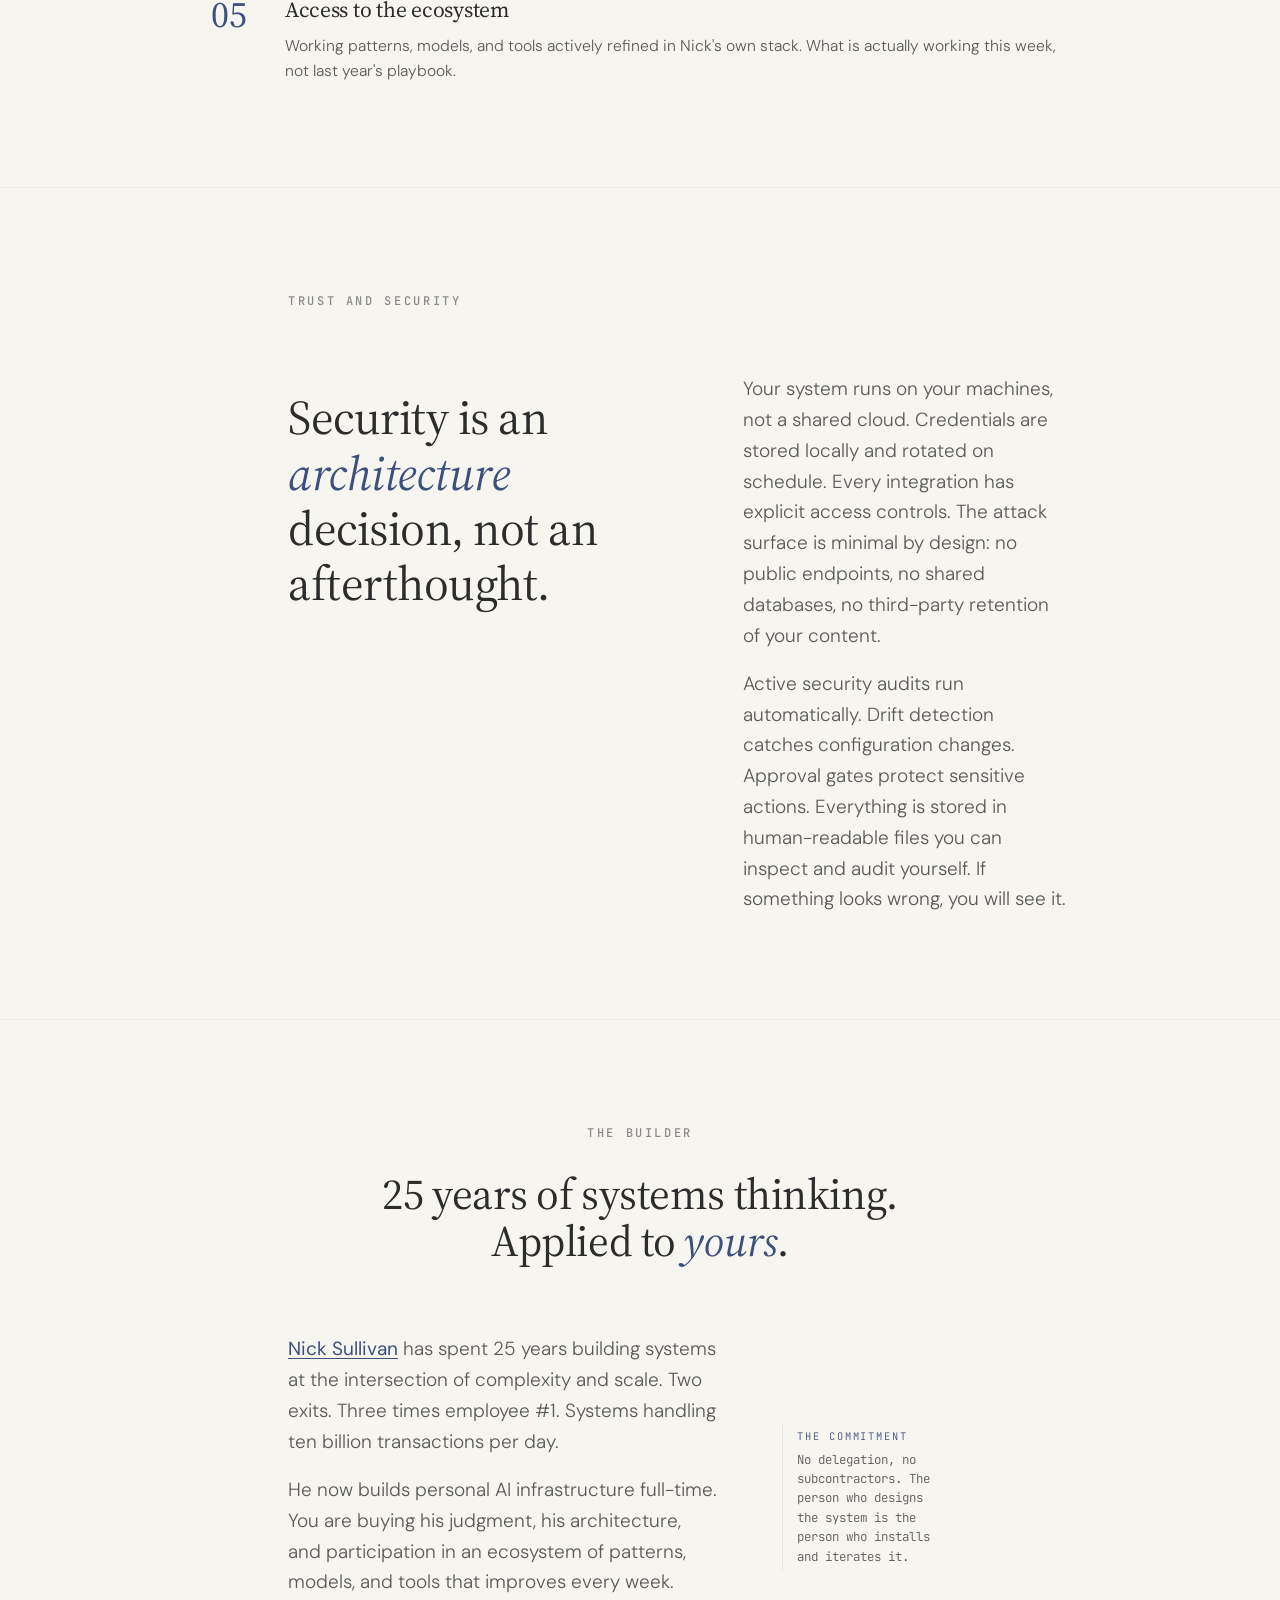
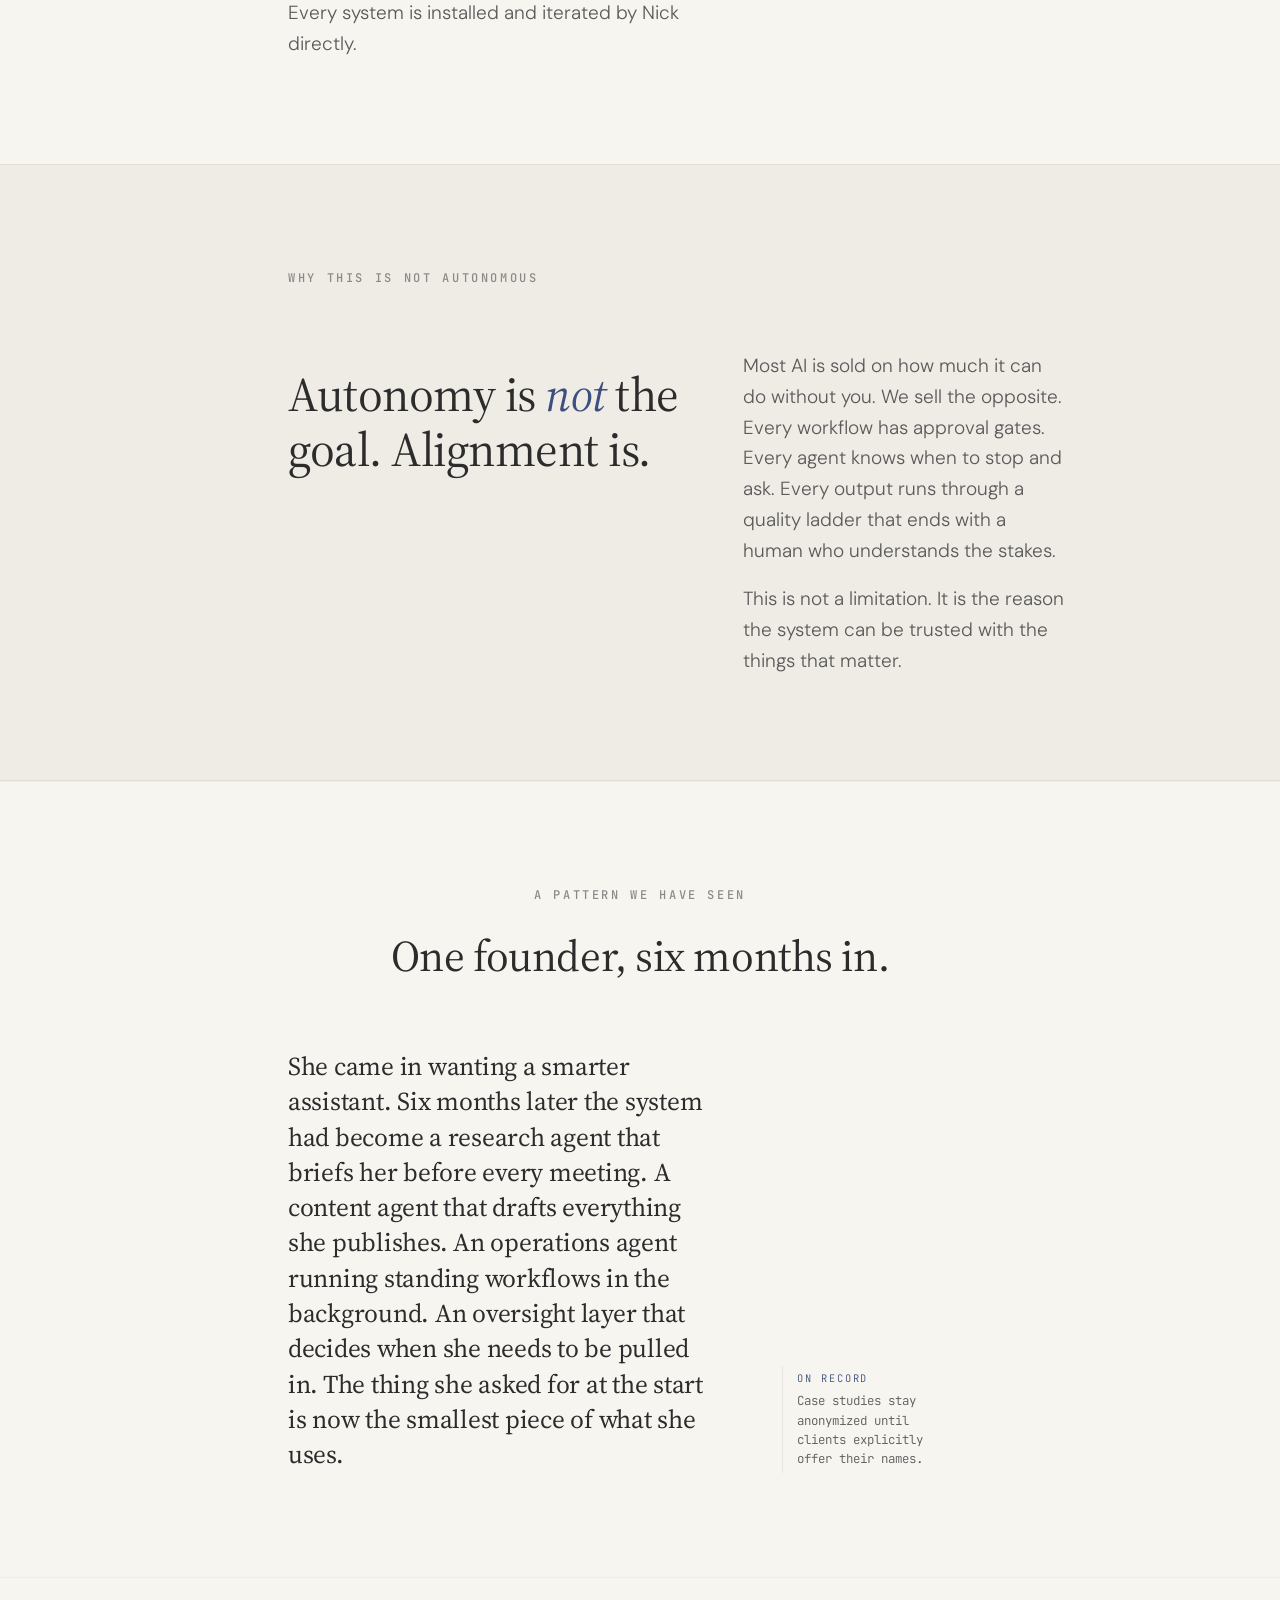
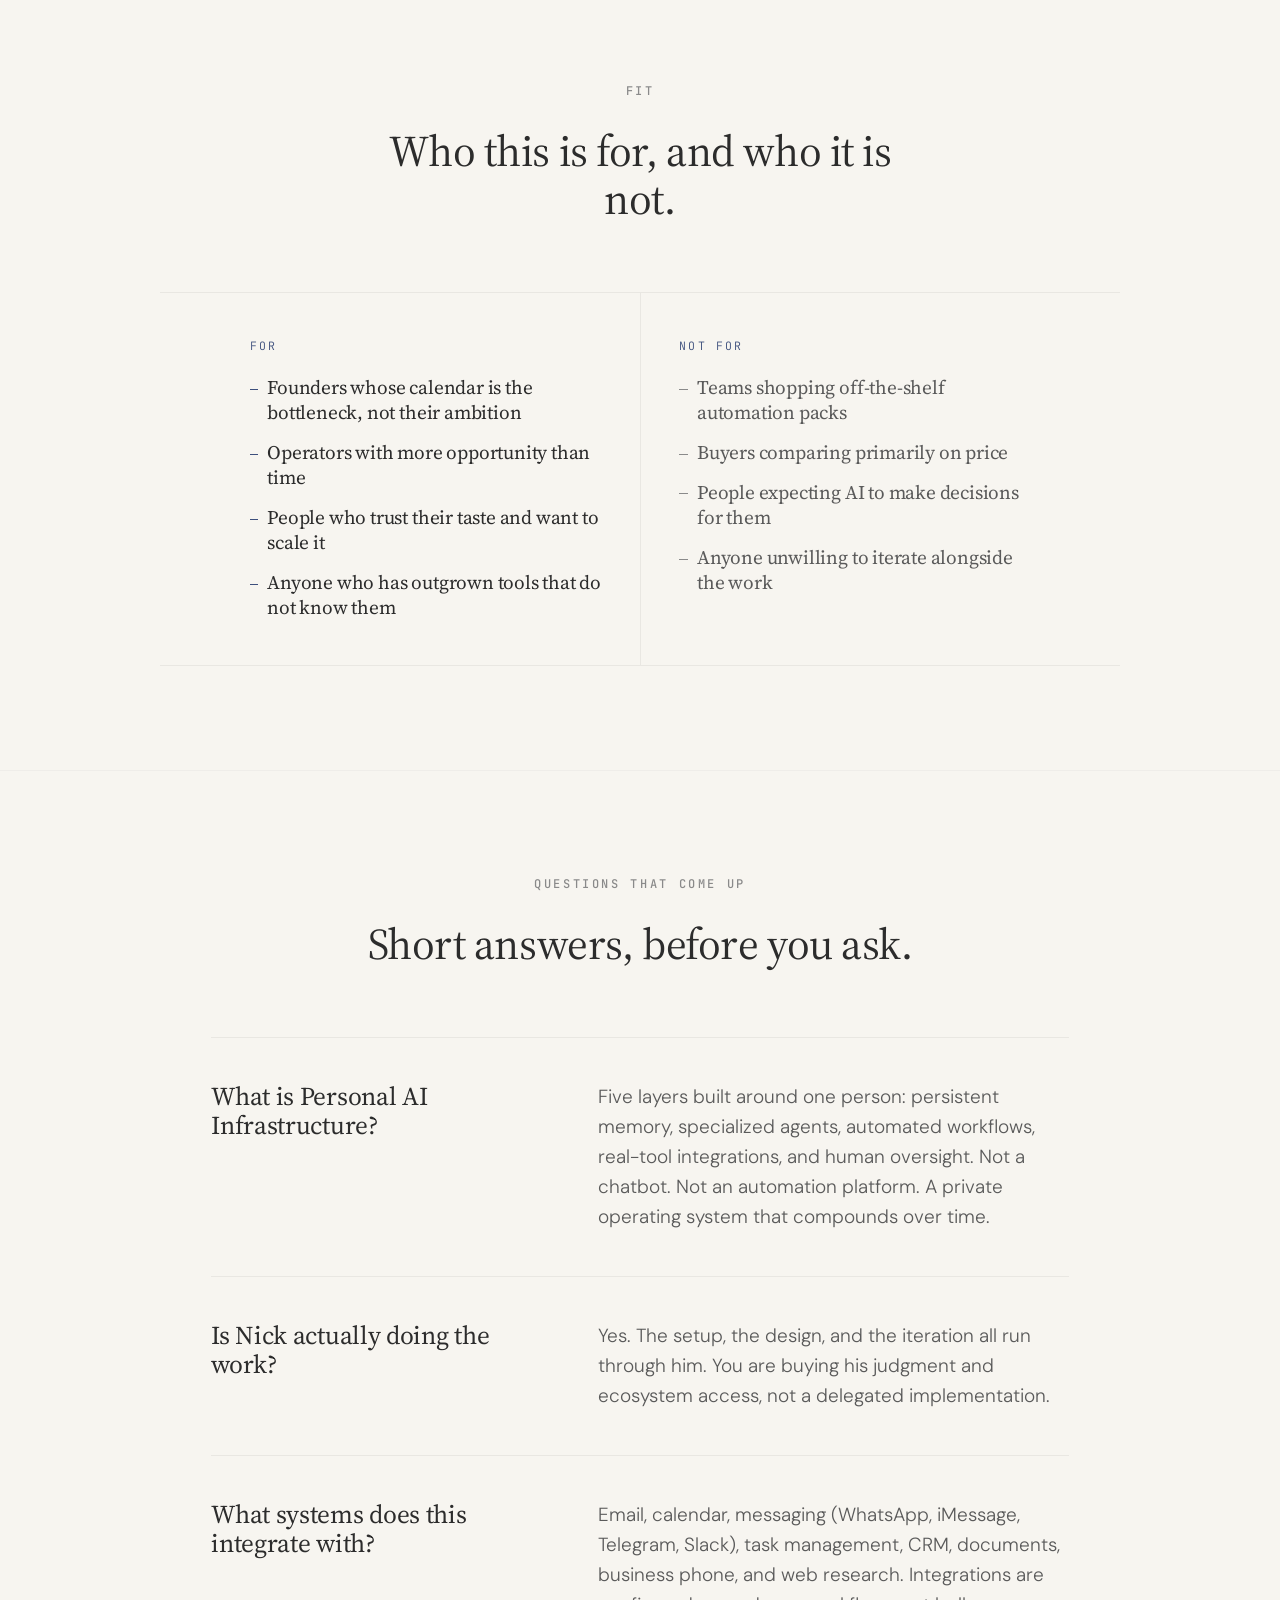
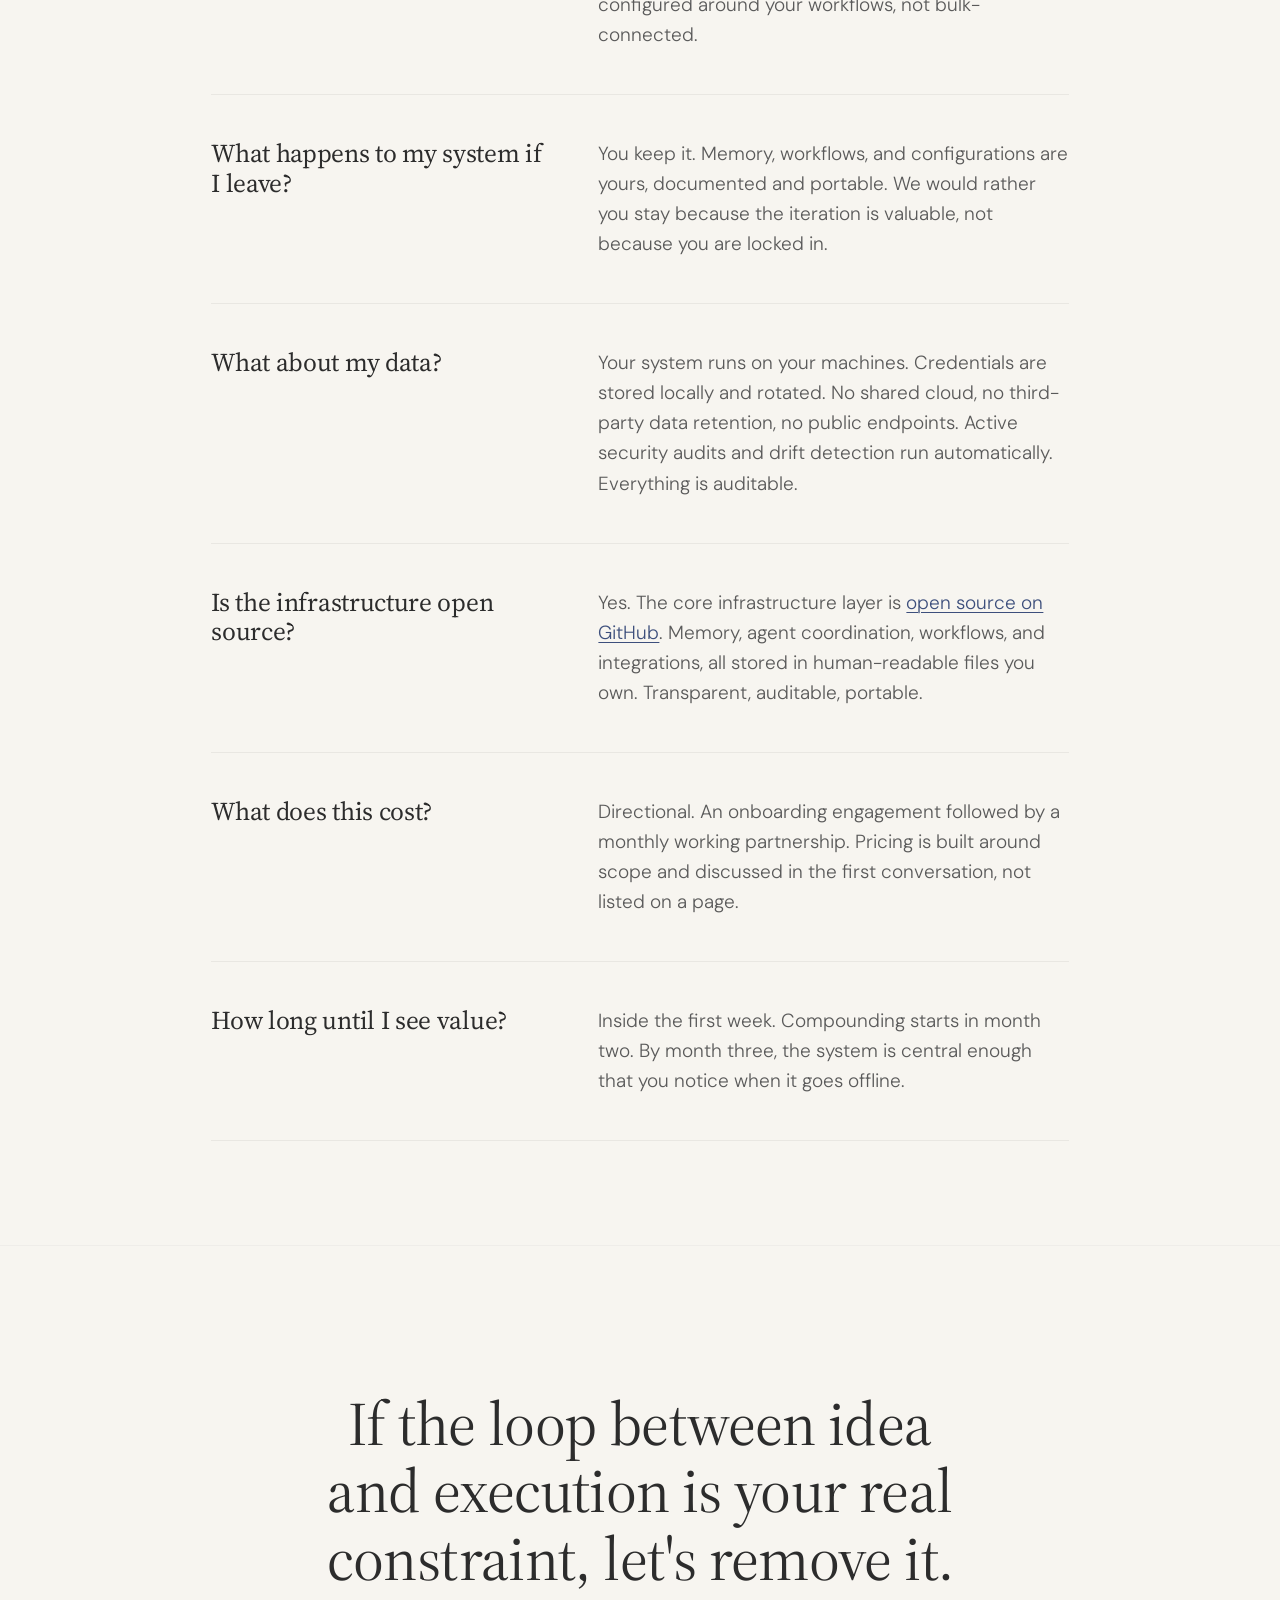
==== commit 01247442: "Add inevitable progression section (chat → chief of staff) Five-stage arc of AI usage placed between" ====
--- a/index.html
+++ b/index.html
@@ -281,6 +281,101 @@
         </div>
       </section>
 
+      <section class="progression" aria-labelledby="progression-heading">
+        <div class="section-head">
+          <p class="eyebrow">The progression</p>
+          <h2 id="progression-heading" class="section-heading">
+            From <em>chat</em> to a <em>chief of staff</em>.
+          </h2>
+          <p class="section-intro">
+            Five stages of AI usage. Each one changes what the tool actually
+            is. Most people stall at the third. The distance from the third to
+            the fifth is where the real leverage lives.
+          </p>
+        </div>
+        <ol class="stages">
+          <li class="stage">
+            <div class="stage-mark">
+              <span class="stage-num">01</span>
+              <h3 class="stage-name">Chat</h3>
+              <p class="stage-examples">ChatGPT · Claude</p>
+            </div>
+            <div class="stage-body">
+              <p class="stage-text">
+                Open an app, ask a question, get an answer. The context dies
+                when the tab closes. Every conversation starts from zero.
+                Useful, impressive the first time, quietly limiting after the
+                hundredth. The floor, not the ceiling.
+              </p>
+            </div>
+          </li>
+          <li class="stage">
+            <div class="stage-mark">
+              <span class="stage-num">02</span>
+              <h3 class="stage-name">Tools &amp; integrations</h3>
+              <p class="stage-examples">Claude for Work · MCP · connectors</p>
+            </div>
+            <div class="stage-body">
+              <p class="stage-text">
+                The assistant reaches into your real systems. Files, calendar,
+                email, documents, a CRM. Still one-shot, still you driving,
+                but the answers finally touch reality. This is where most
+                ambitious users are right now, and where most of them stop.
+              </p>
+            </div>
+          </li>
+          <li class="stage">
+            <div class="stage-mark">
+              <span class="stage-num">03</span>
+              <h3 class="stage-name">Agent</h3>
+              <p class="stage-examples">Manus · OpenClaw</p>
+            </div>
+            <div class="stage-body">
+              <p class="stage-text">
+                A single autonomous worker. Give it a goal, let it chain
+                actions, expect it to finish. You stop being the hands and
+                start being the director. Powerful, and still generic. It
+                does not yet know you, your projects, your preferences, or
+                the way you actually operate.
+              </p>
+            </div>
+          </li>
+          <li class="stage">
+            <div class="stage-mark">
+              <span class="stage-num">04</span>
+              <h3 class="stage-name">Digital assistant</h3>
+              <p class="stage-examples">persistent memory · your context · always on</p>
+            </div>
+            <div class="stage-body">
+              <p class="stage-text">
+                Something that actually knows you. Remembers your projects,
+                your people, your preferences, your voice. Present across
+                every surface you work on, not just inside one chat window.
+                This is where it stops being a tool you pick up and starts
+                being a presence you live alongside.
+              </p>
+            </div>
+          </li>
+          <li class="stage stage-terminal">
+            <div class="stage-mark">
+              <span class="stage-num">05</span>
+              <h3 class="stage-name">AI team with a chief of staff</h3>
+              <p class="stage-examples">specialists · orchestration · human oversight</p>
+            </div>
+            <div class="stage-body">
+              <p class="stage-text">
+                A bench of specialists, each with a clear remit, coordinated
+                by a senior agent that sets priorities, catches conflicts,
+                and brings you in when it matters. The system runs itself.
+                You run strategy and taste. This is the terminal stage, and
+                the distance from the first to the fifth is exactly where
+                the 100× lives.
+              </p>
+            </div>
+          </li>
+        </ol>
+      </section>
+
       <section class="ladder" aria-labelledby="ladder-heading">
         <div class="section-head">
           <p class="eyebrow">The 1× → 10× → 100× framework</p>
--- a/assets/css/styles.css
+++ b/assets/css/styles.css
@@ -177,7 +177,8 @@
 .fit-columns,
 .faq-list,
 .closing-inner,
-.footer-inner {
+.footer-inner,
+.stages {
   max-width: var(--page-max);
   margin-inline: auto;
   padding-inline: var(--page-gutter);
@@ -756,16 +757,103 @@
   letter-spacing: 0.18em;
   text-transform: uppercase;
   color: var(--accent);
-  font-weight: 500;
-  margin: 0 0 0.75rem;
+  margin: 0 0 0.9rem;
 }
 
 .pillar-text {
-  font-size: 0.95rem;
+  font-size: 0.98rem;
   font-weight: 300;
   line-height: 1.55;
   color: var(--ink-dim);
   margin: 0;
+}
+
+/* Progression (chat → chief of staff) ----------------------------------- */
+.stages {
+  list-style: none;
+  margin: 0;
+  padding-left: var(--page-gutter);
+  padding-right: var(--page-gutter);
+  display: grid;
+  gap: 0;
+  counter-reset: stage;
+}
+
+.stage {
+  display: grid;
+  grid-template-columns: minmax(0, 0.85fr) minmax(0, 1.15fr);
+  gap: clamp(1.5rem, 4vw, 4rem);
+  align-items: baseline;
+  padding-block: clamp(1.75rem, 3vw, 2.5rem);
+  border-top: 1px solid var(--rule);
+  position: relative;
+}
+
+.stage:last-of-type {
+  border-bottom: 1px solid var(--rule);
+}
+
+.stage-mark {
+  display: flex;
+  flex-direction: column;
+  gap: 0.45rem;
+}
+
+.stage-num {
+  display: inline-block;
+  font-family: var(--mono);
+  font-size: 0.72rem;
+  letter-spacing: 0.18em;
+  text-transform: uppercase;
+  color: var(--accent);
+  margin: 0;
+}
+
+.stage-name {
+  font-family: var(--display);
+  font-weight: 480;
+  font-optical-sizing: auto;
+  font-variation-settings: "SOFT" 30, "opsz" 96;
+  font-size: clamp(1.4rem, 2.4vw, 2rem);
+  line-height: 1.1;
+  margin: 0;
+  color: var(--ink);
+}
+
+.stage-name em {
+  font-style: italic;
+  color: var(--accent);
+}
+
+.stage-examples {
+  font-family: var(--mono);
+  font-size: 0.72rem;
+  letter-spacing: 0.06em;
+  text-transform: lowercase;
+  color: var(--ink-faint);
+  margin: 0;
+}
+
+.stage-body {
+  min-width: 0;
+}
+
+.stage-text {
+  font-size: var(--fs-body);
+  font-weight: 300;
+  line-height: 1.55;
+  color: var(--ink-dim);
+  margin: 0;
+  max-width: 56ch;
+}
+
+.stage-terminal .stage-name {
+  color: var(--accent);
+}
+
+.stage-terminal .stage-text {
+  color: var(--ink);
+  font-weight: 400;
 }
 
 /* Connected Systems ------------------------------------------------------ */
@@ -786,12 +874,11 @@
   letter-spacing: 0.18em;
   text-transform: uppercase;
   color: var(--accent);
-  font-weight: 500;
-  margin: 0 0 0.75rem;
+  margin: 0 0 0.9rem;
 }
 
 .integration-desc {
-  font-size: 0.92rem;
+  font-size: 0.98rem;
   font-weight: 300;
   line-height: 1.55;
   color: var(--ink-dim);
@@ -1136,6 +1223,11 @@
     grid-template-columns: repeat(2, minmax(0, 1fr));
   }
 
+  .stage {
+    grid-template-columns: minmax(0, 1fr);
+    gap: 0.85rem;
+  }
+
   .faq-item {
     grid-template-columns: minmax(0, 1fr);
     gap: 0.75rem;
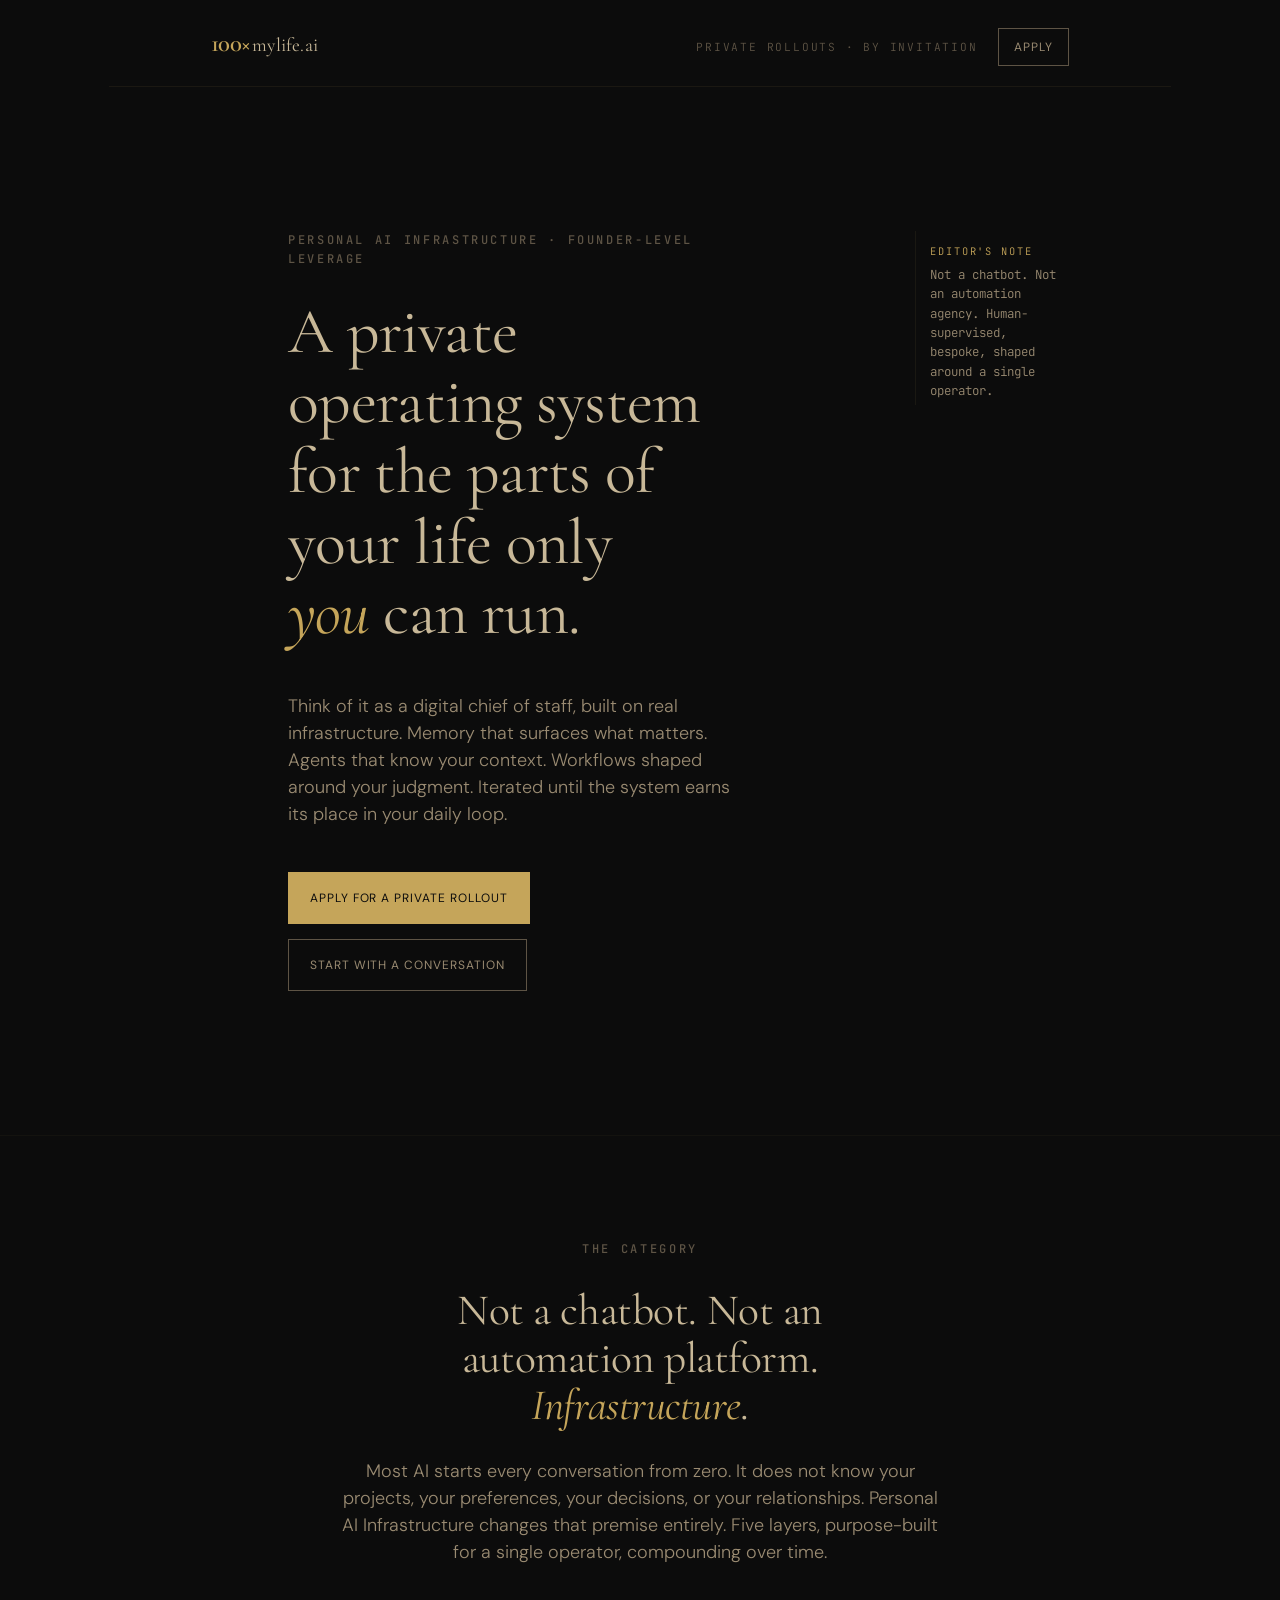
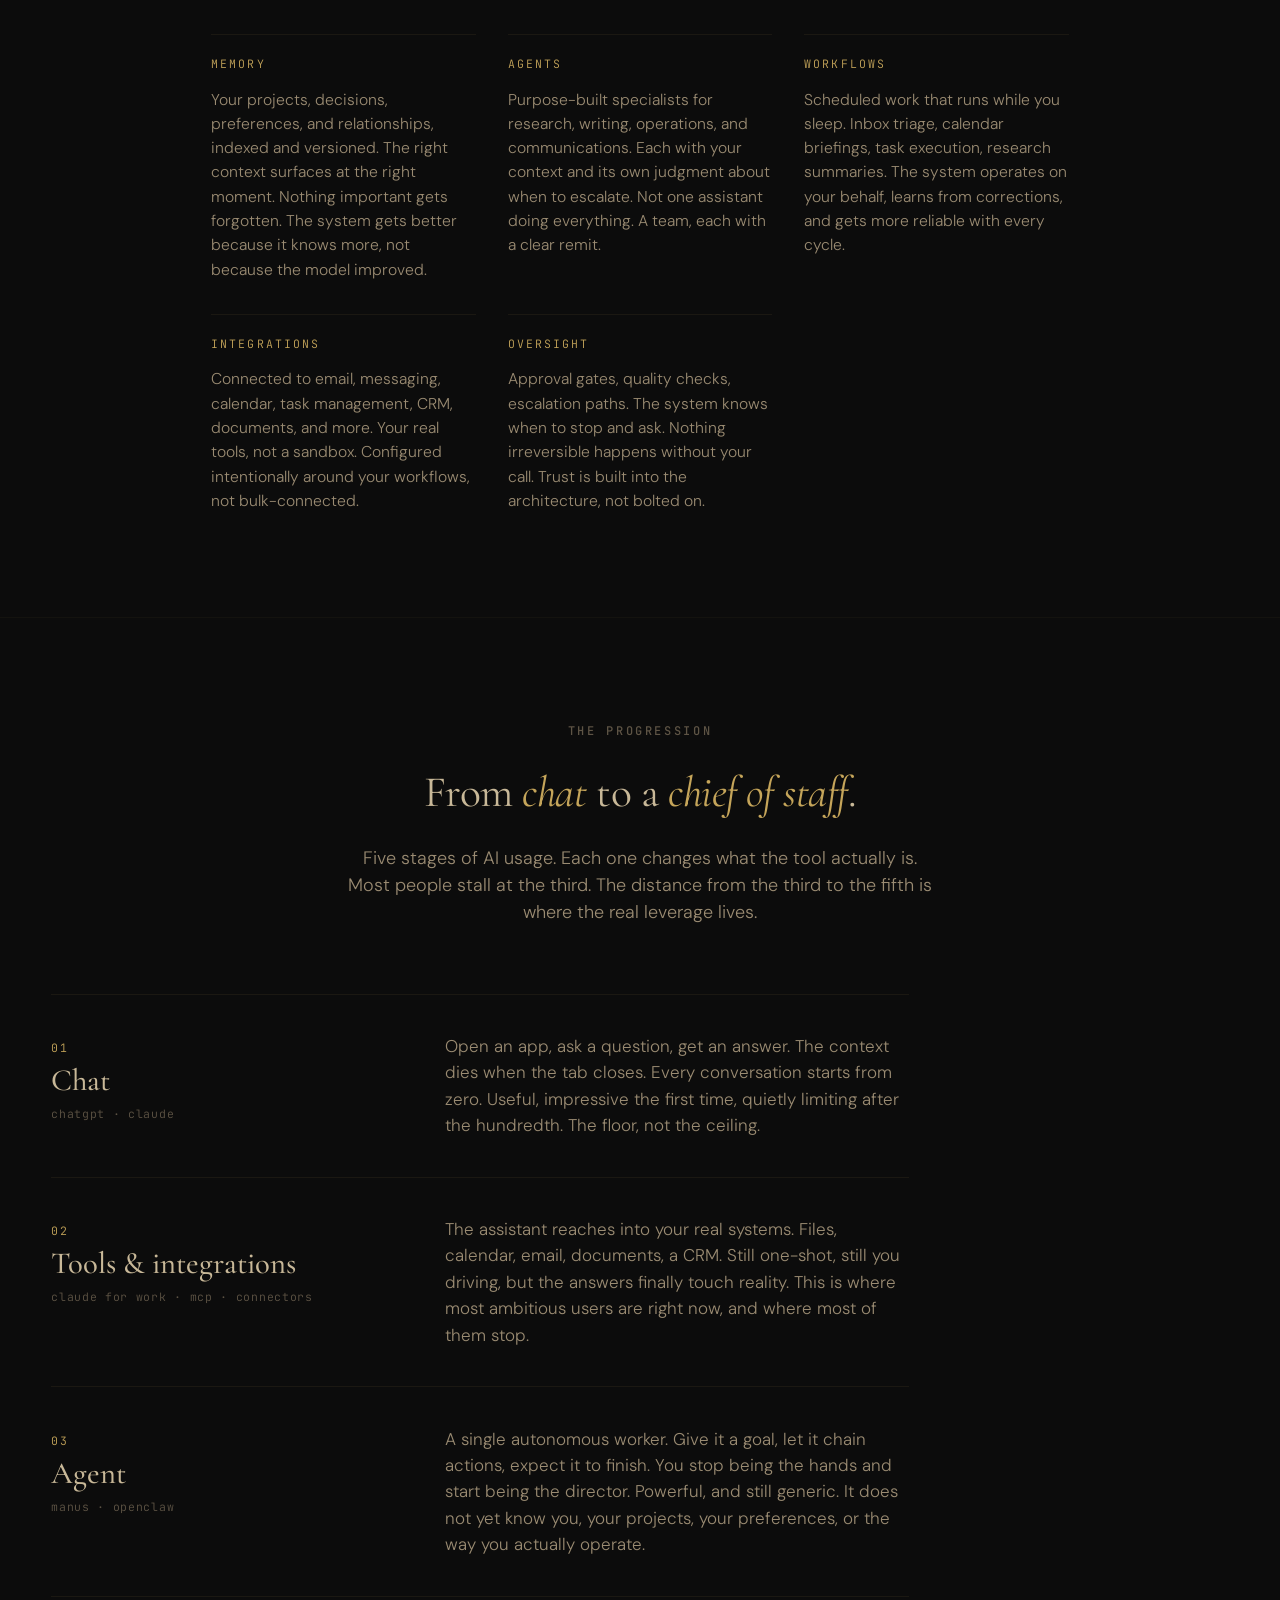
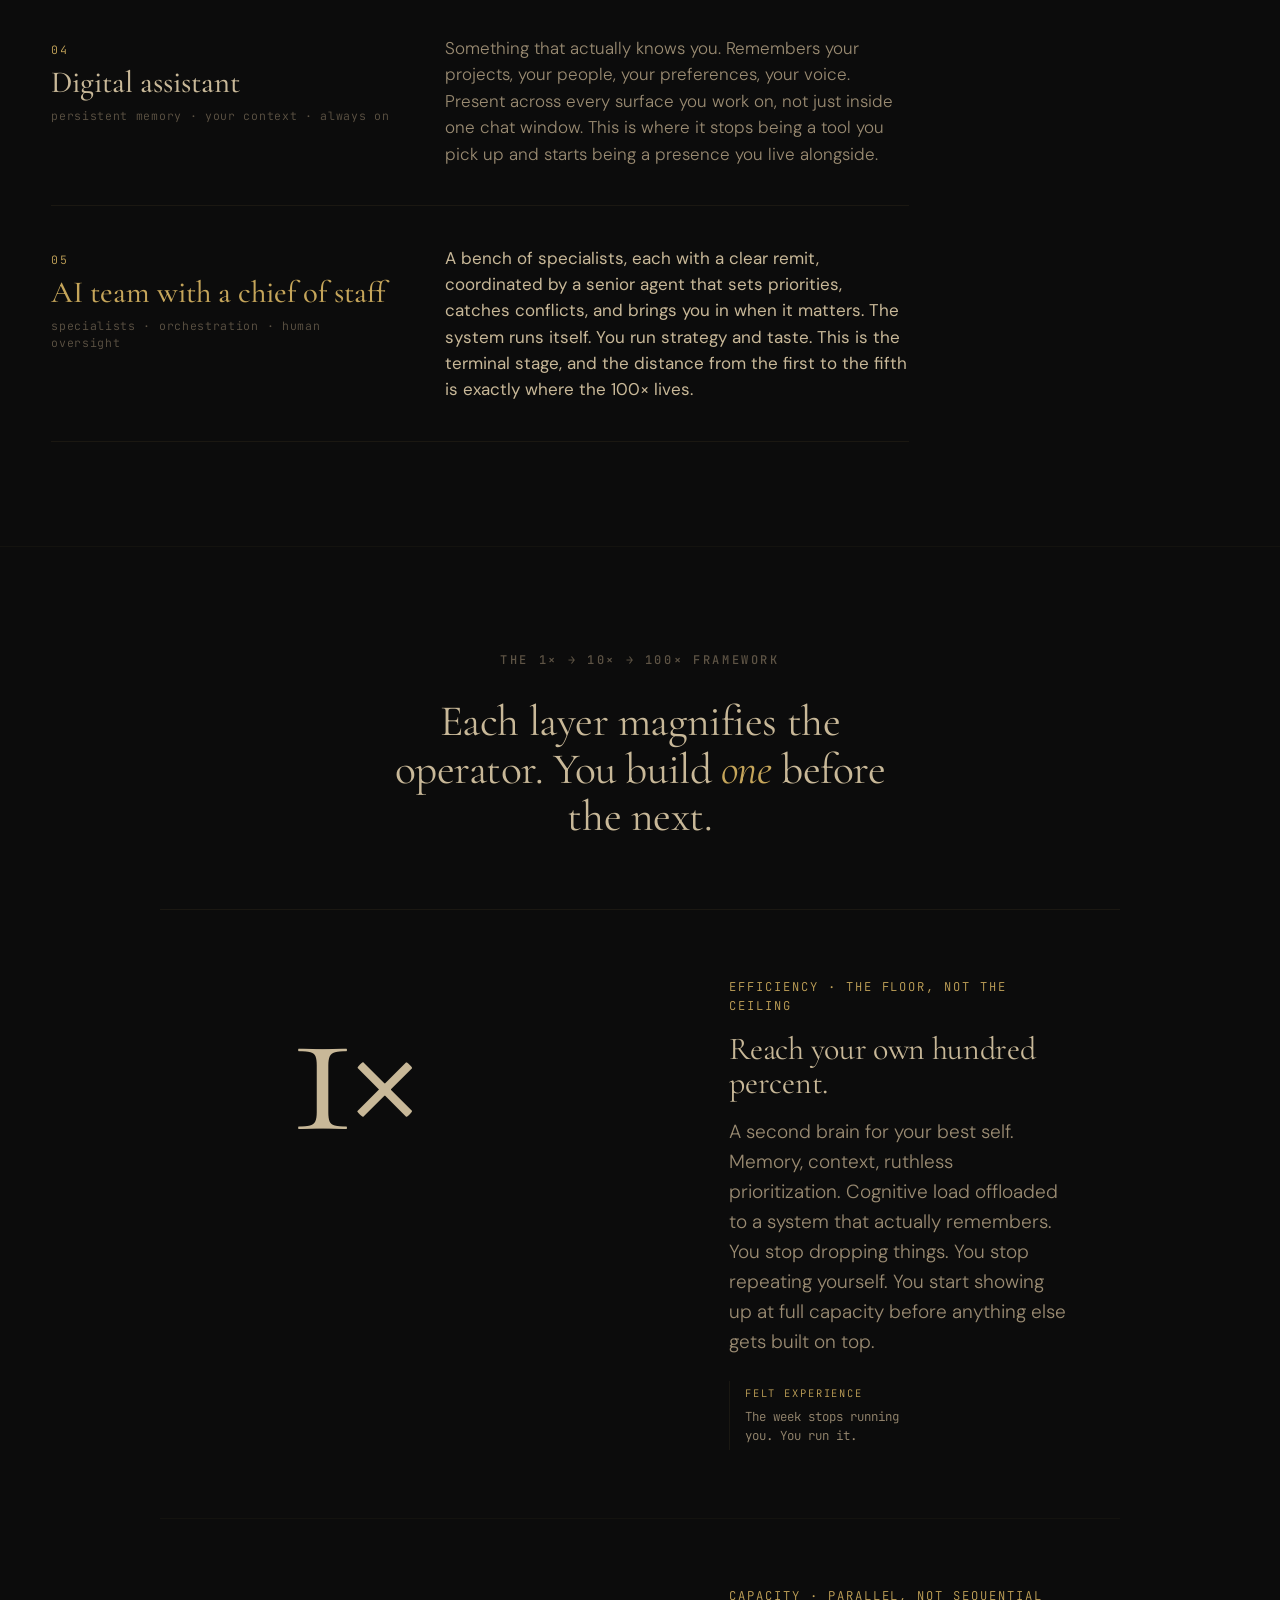
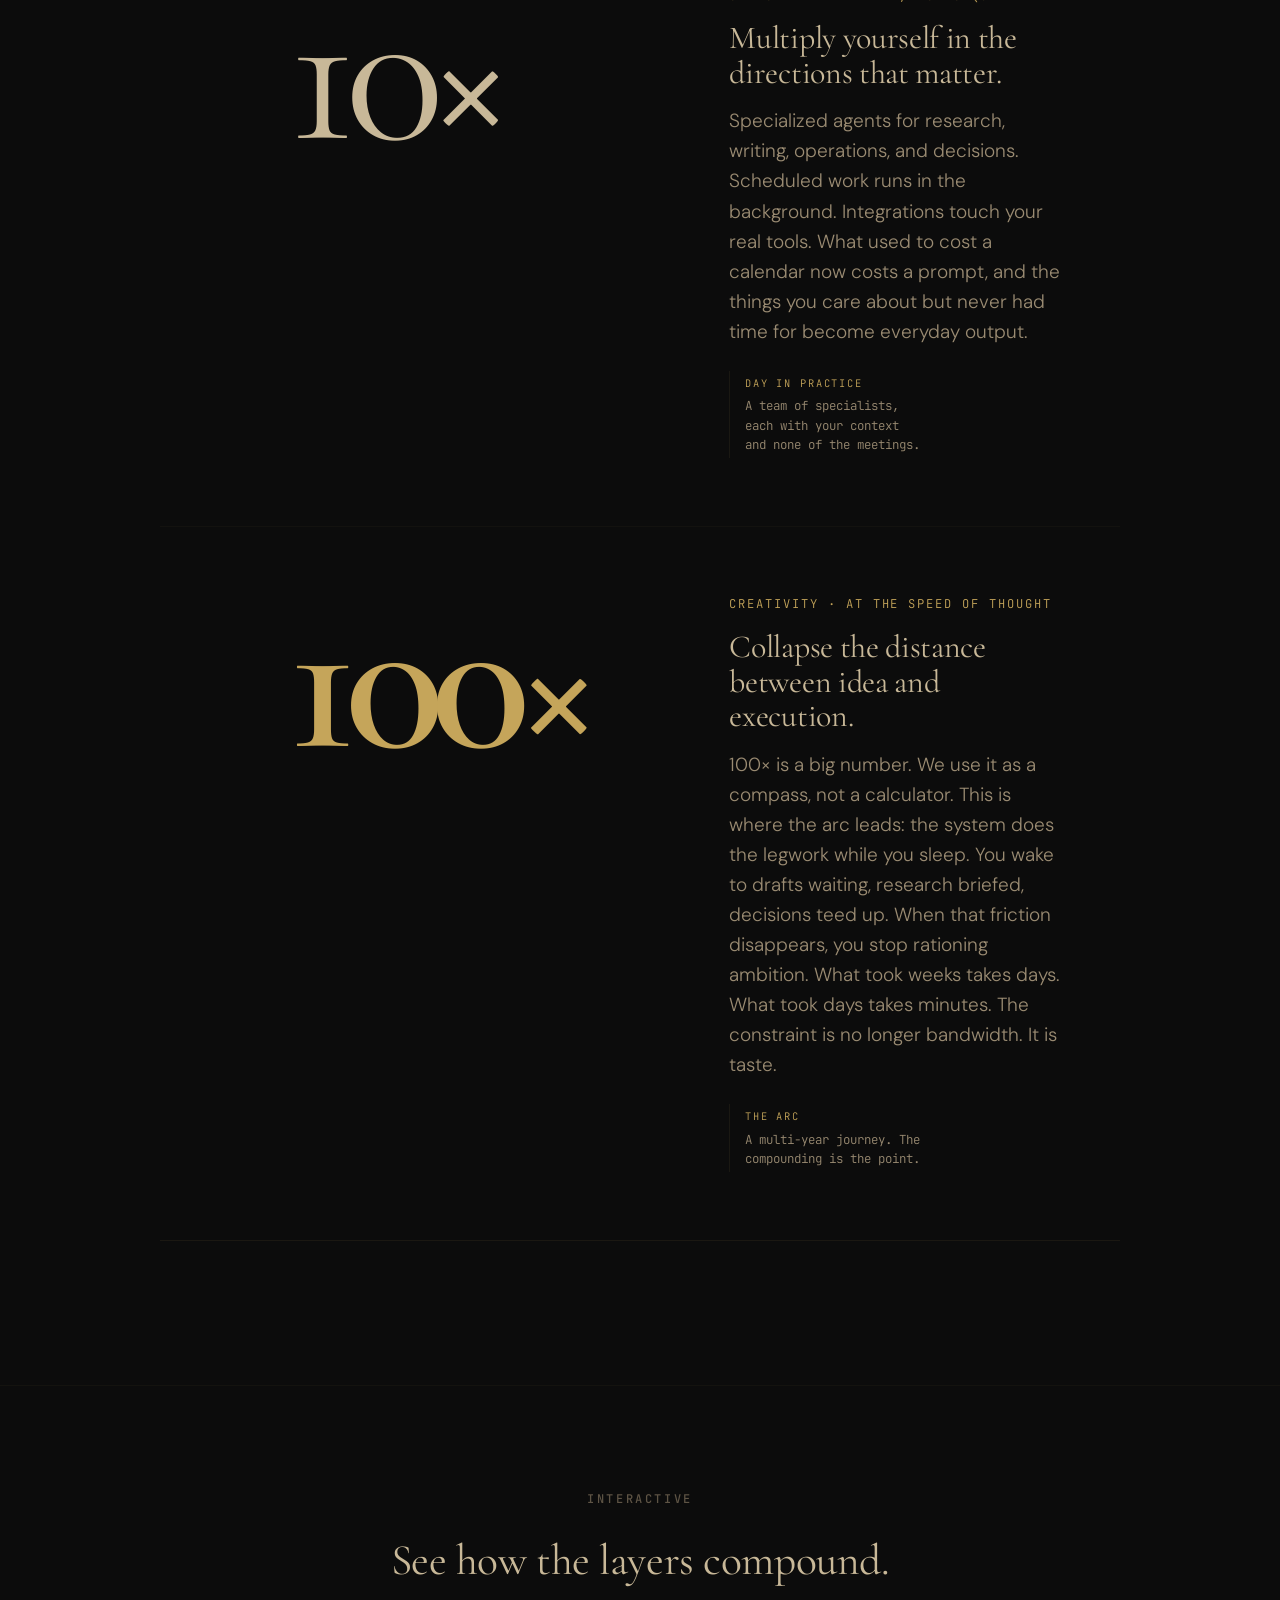
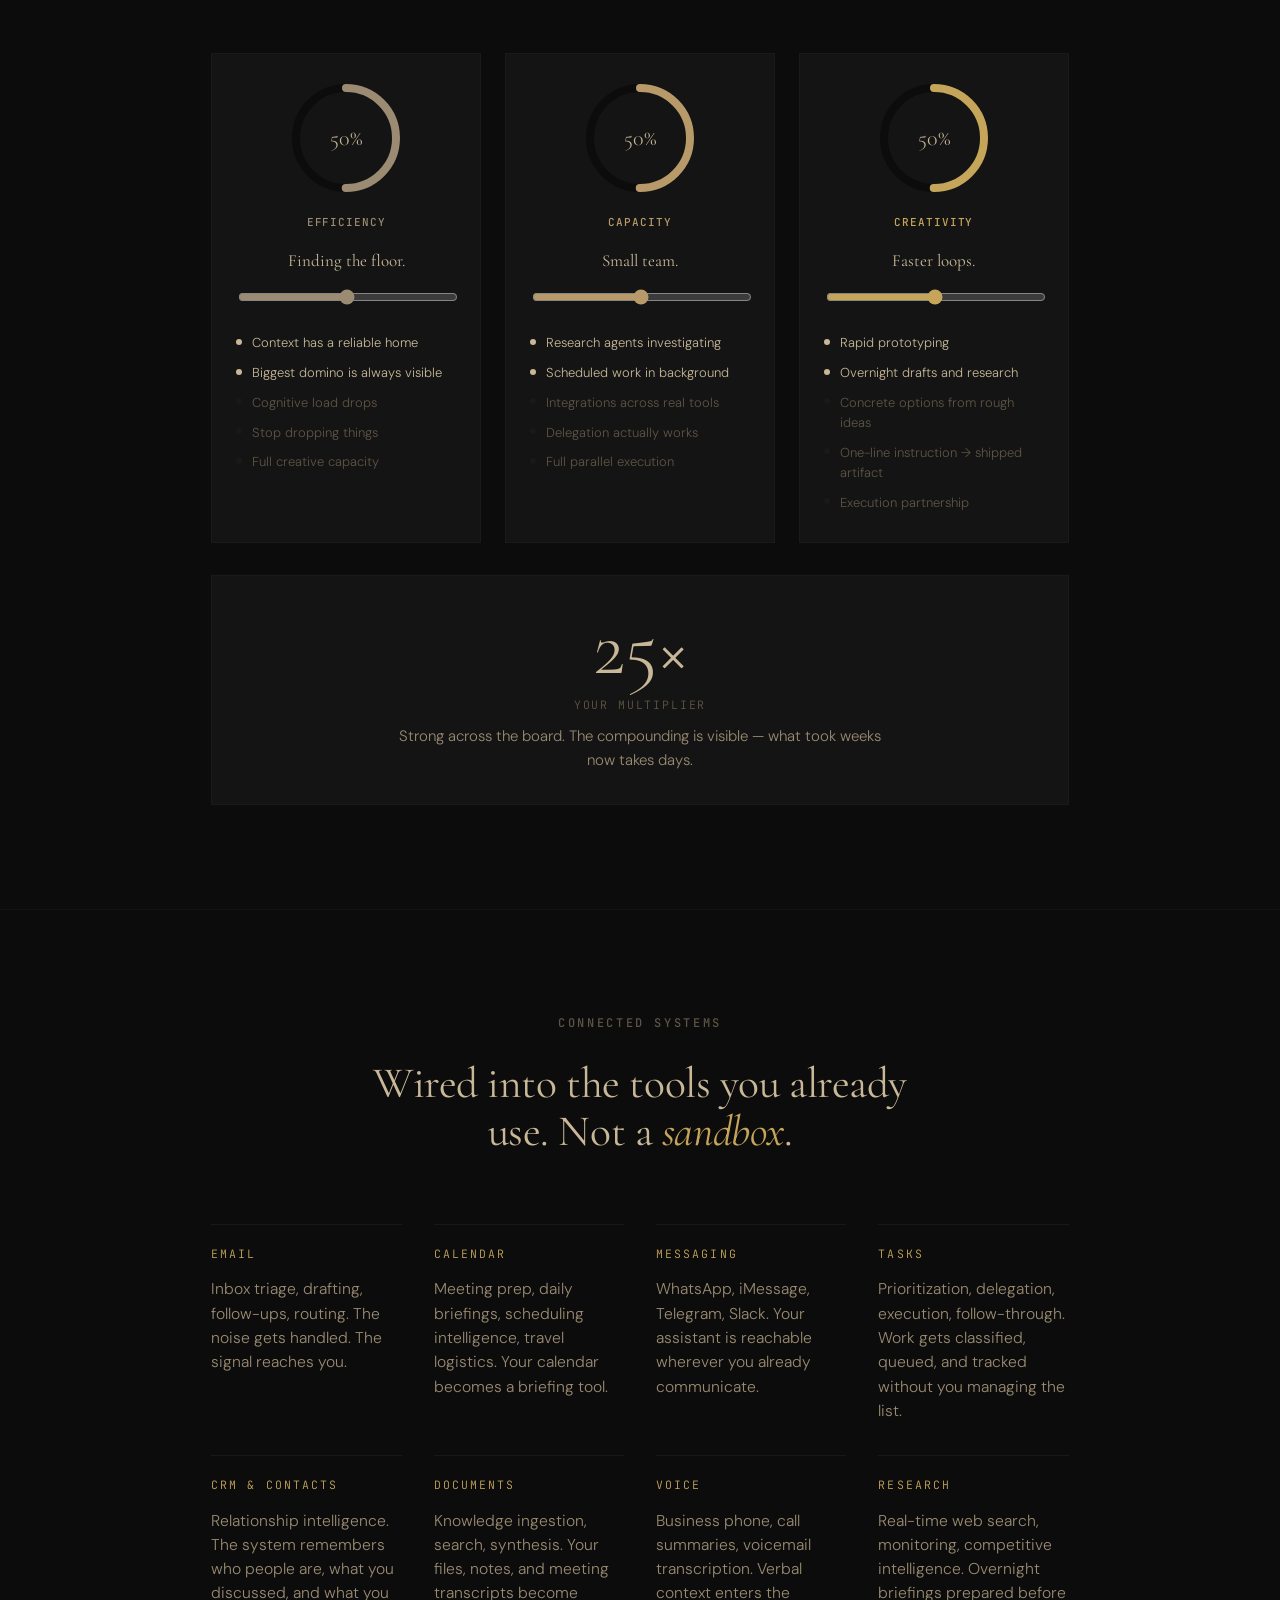
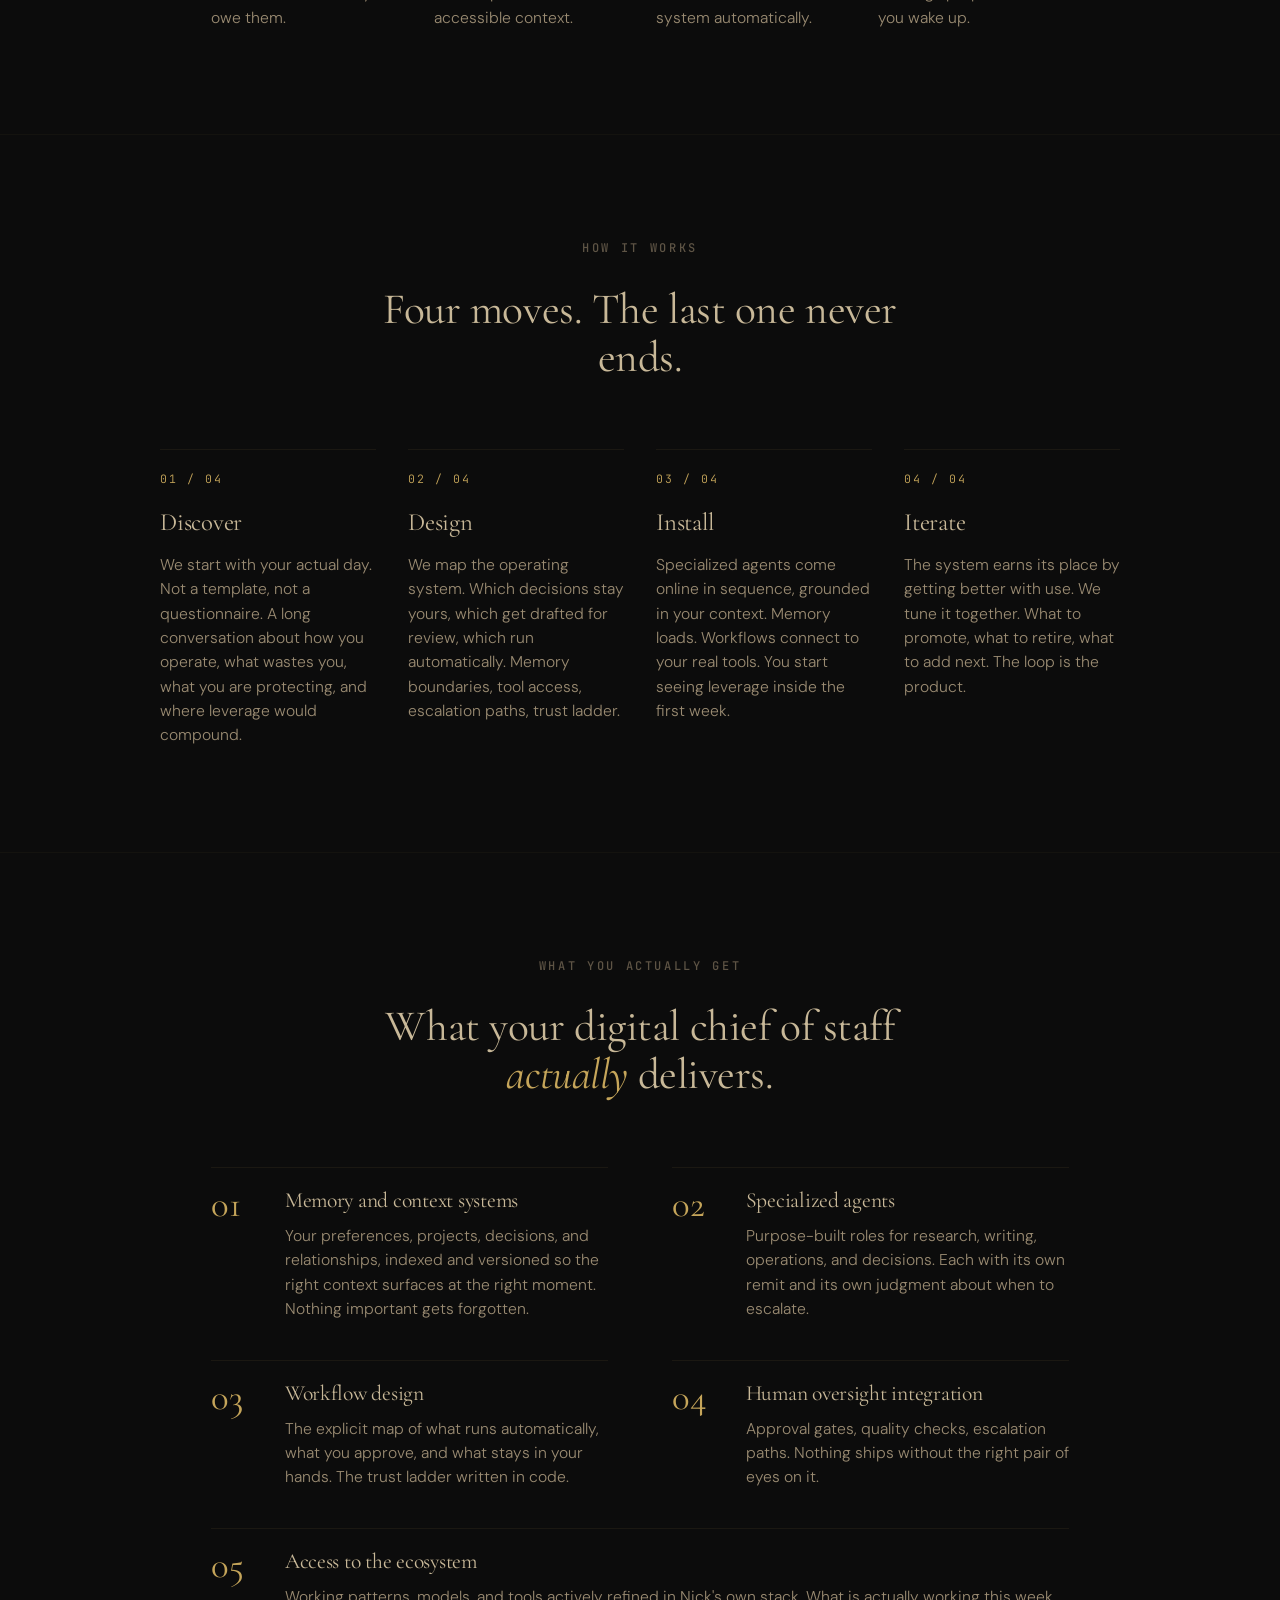
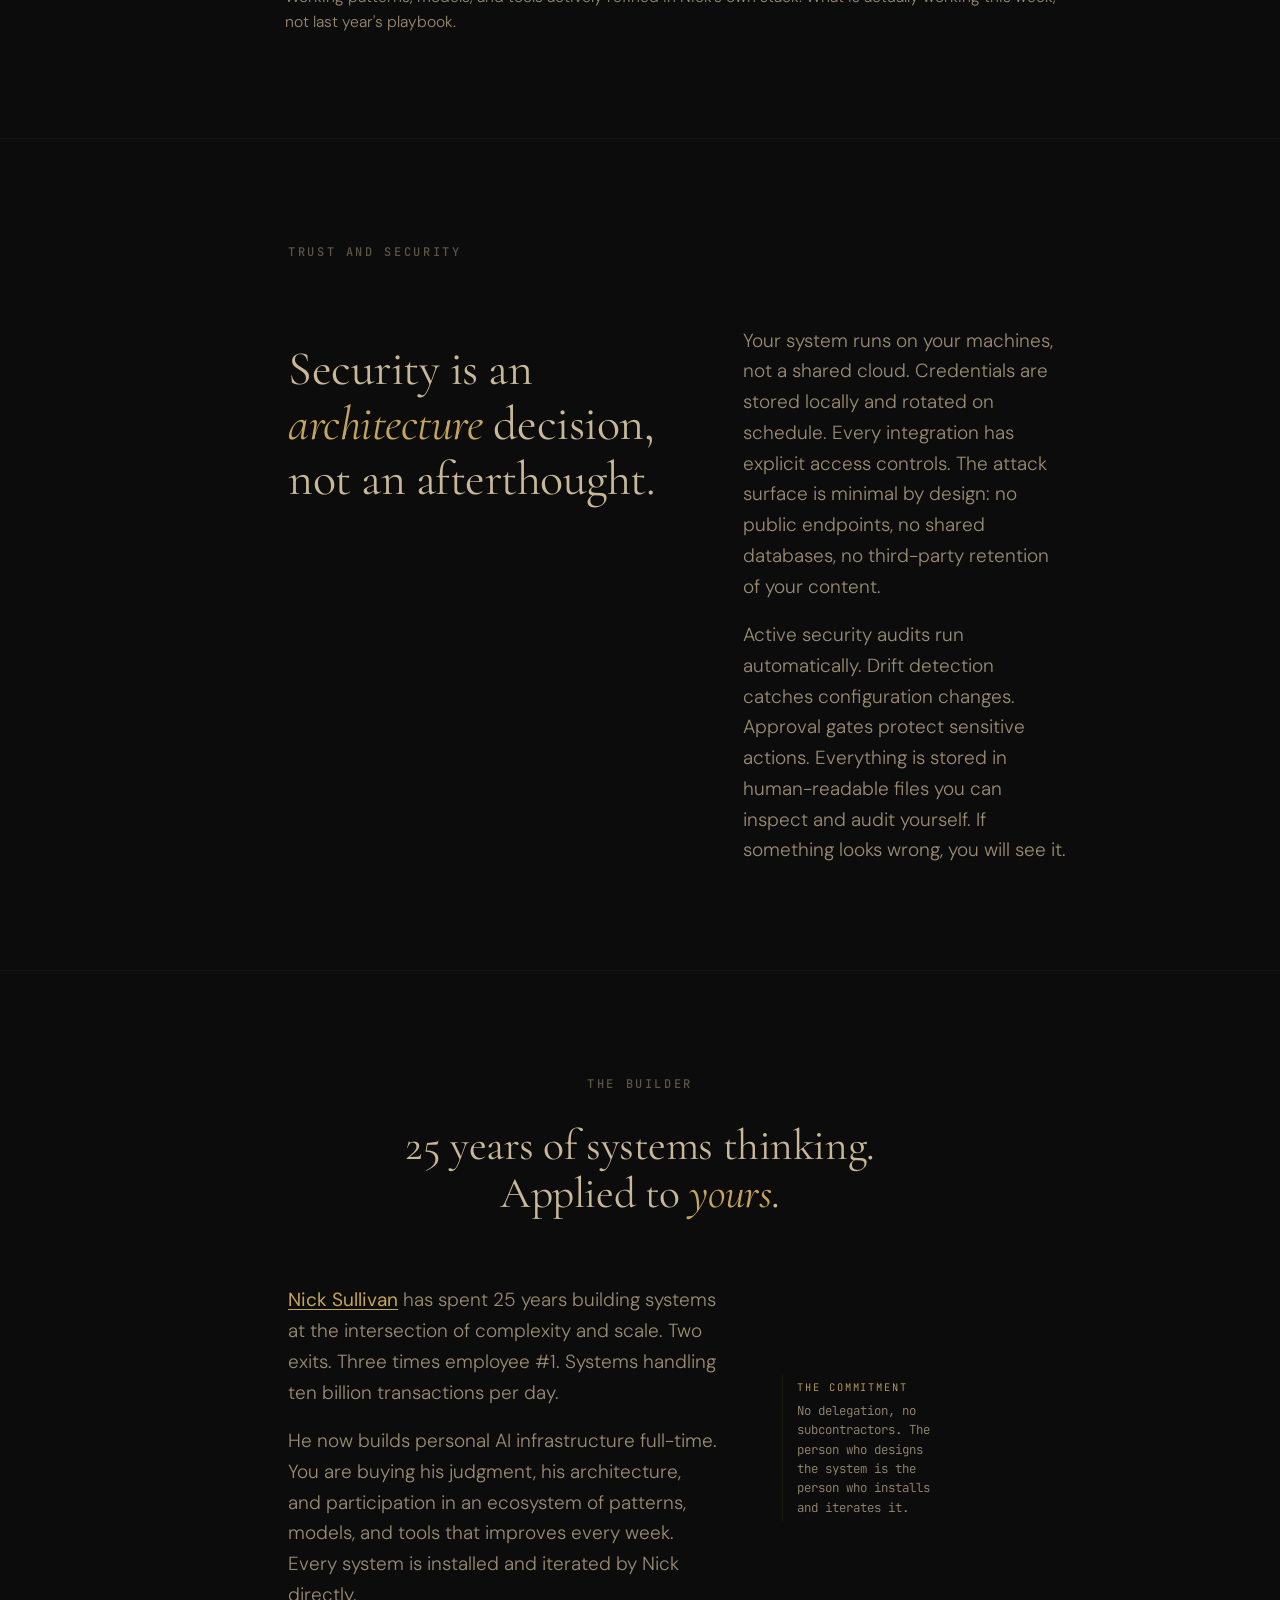
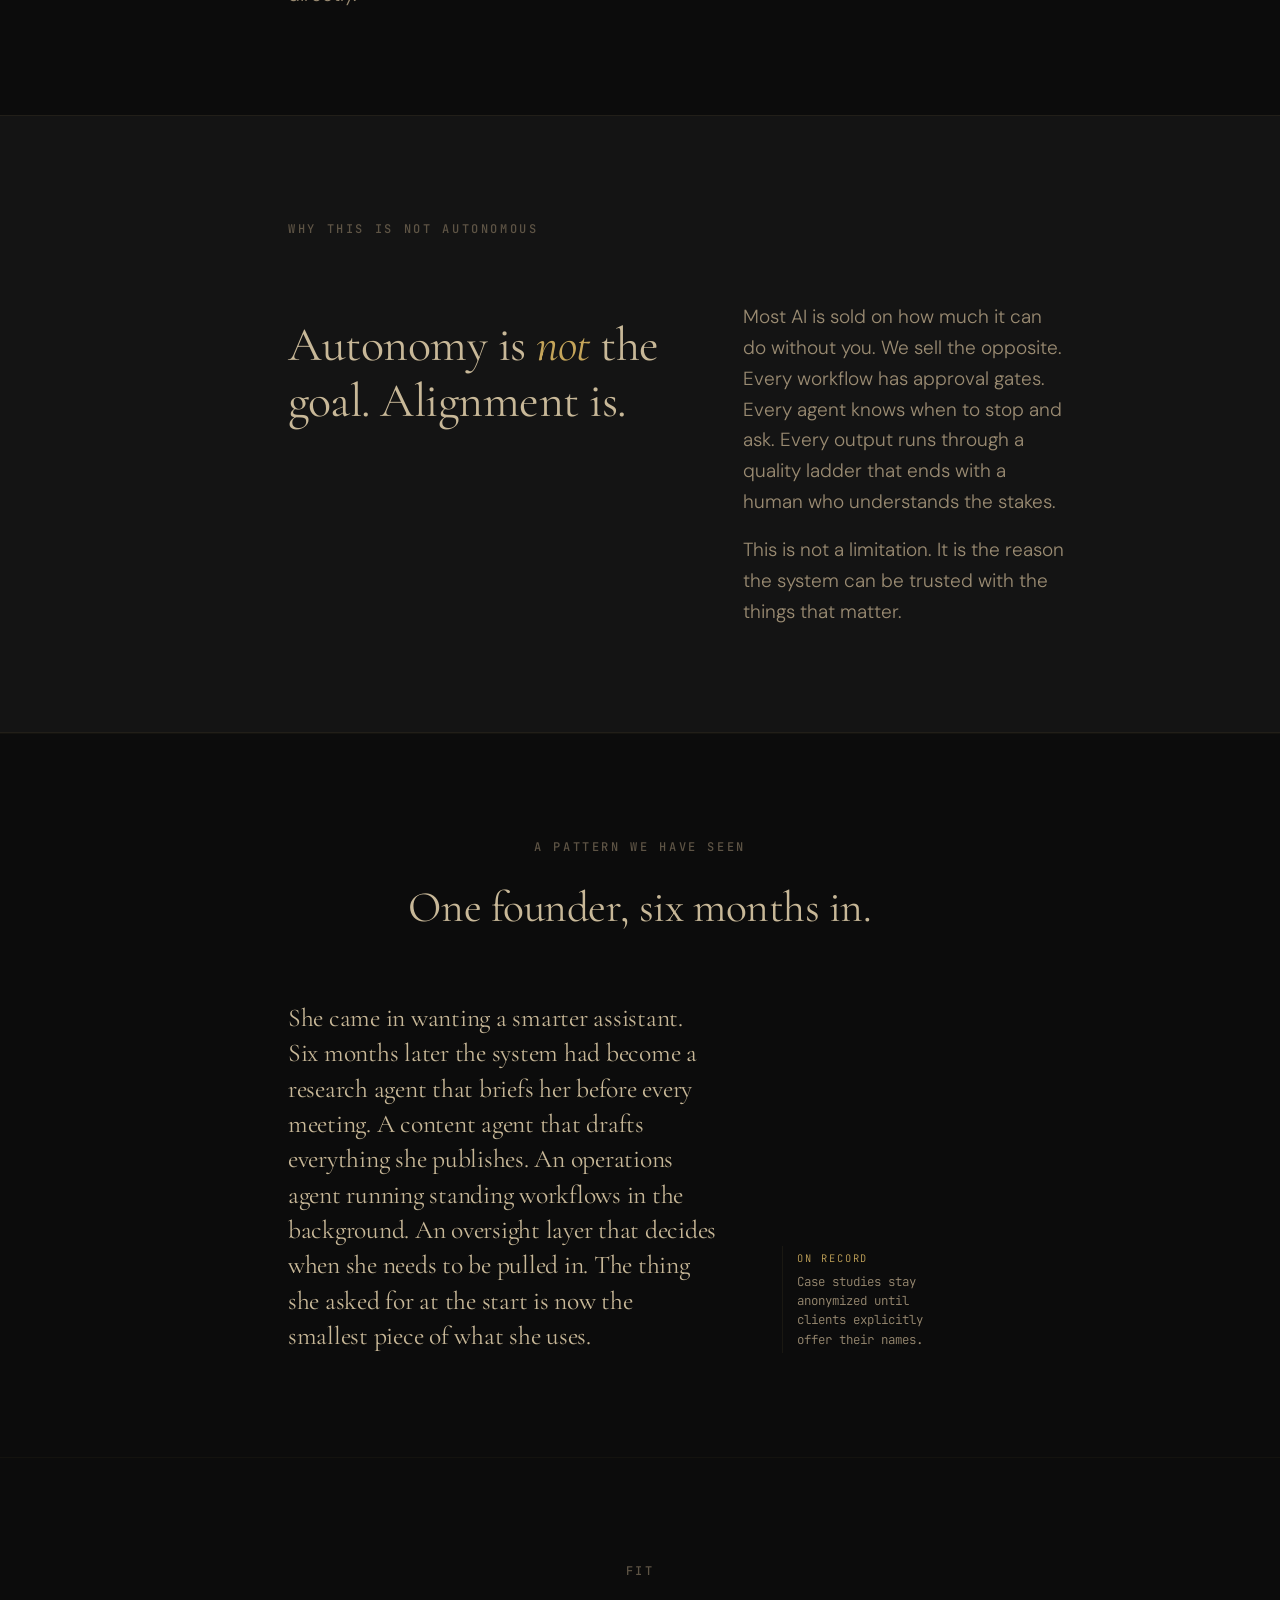
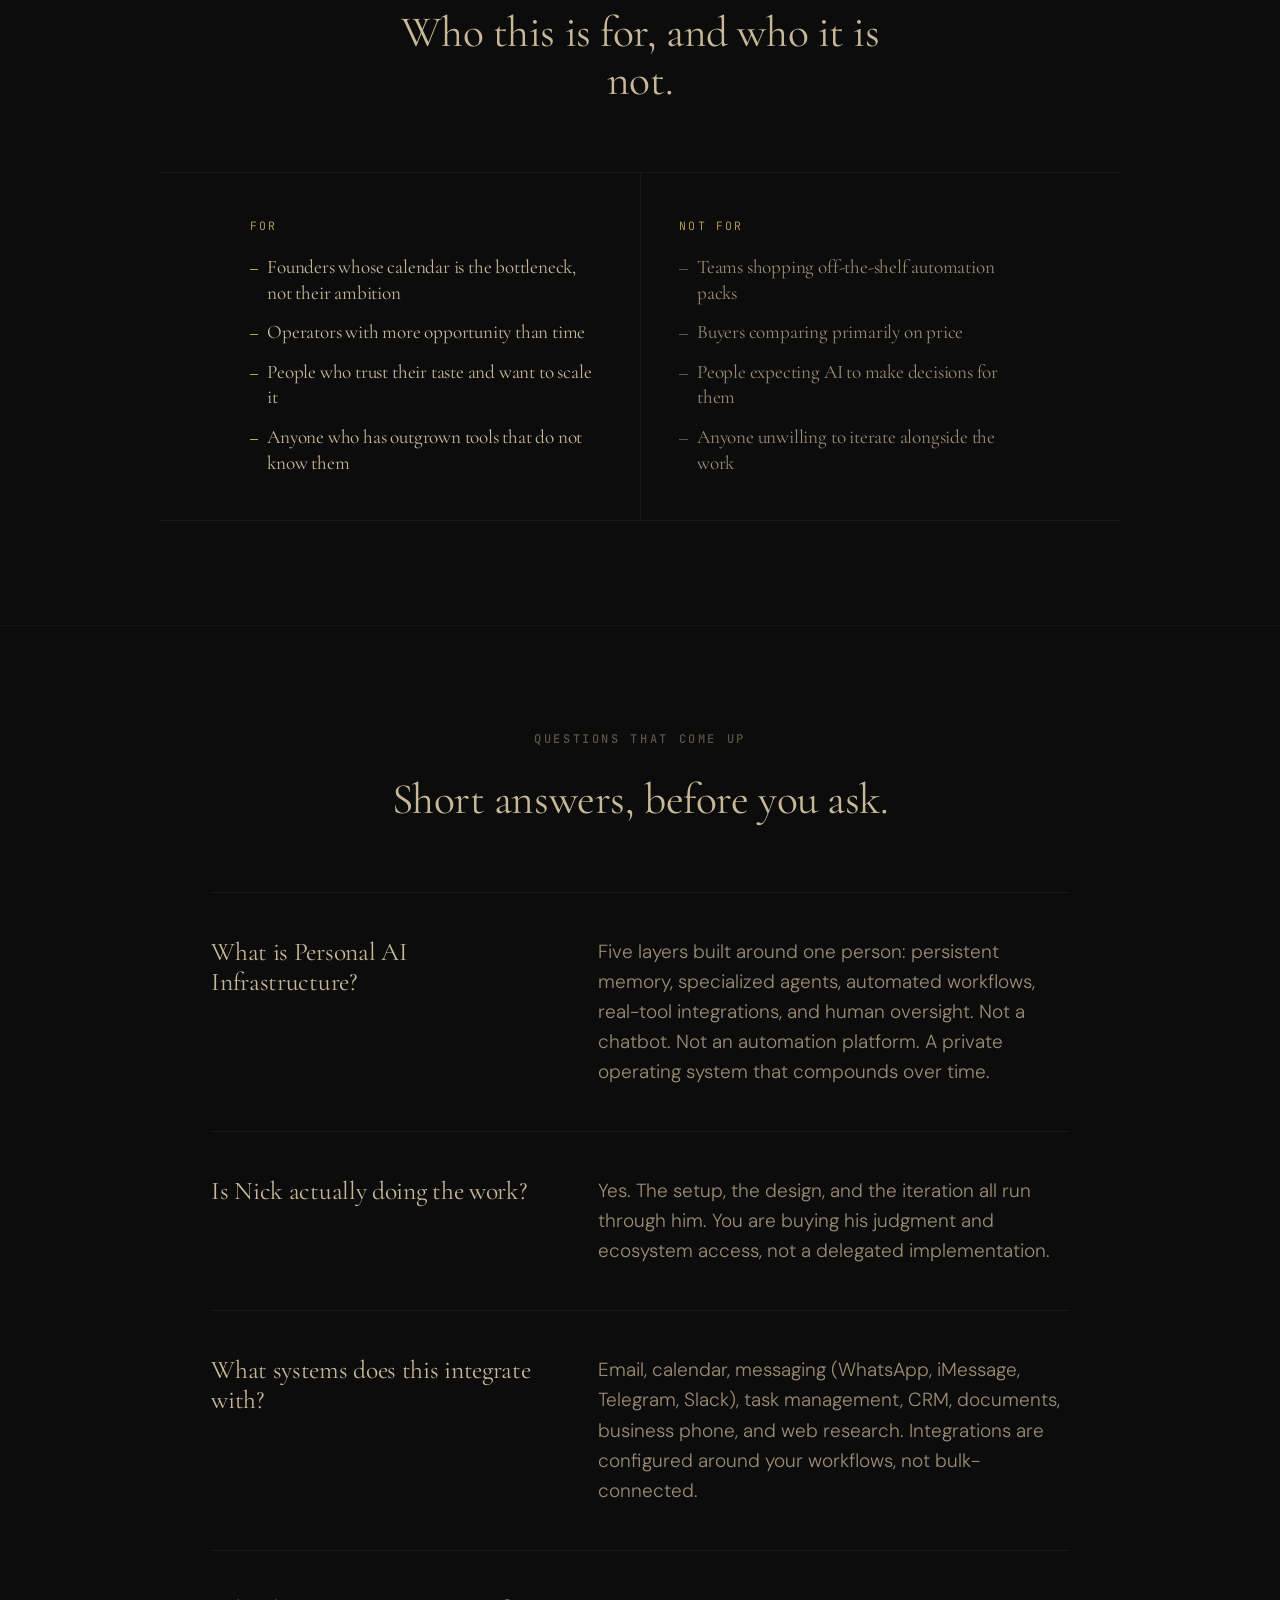
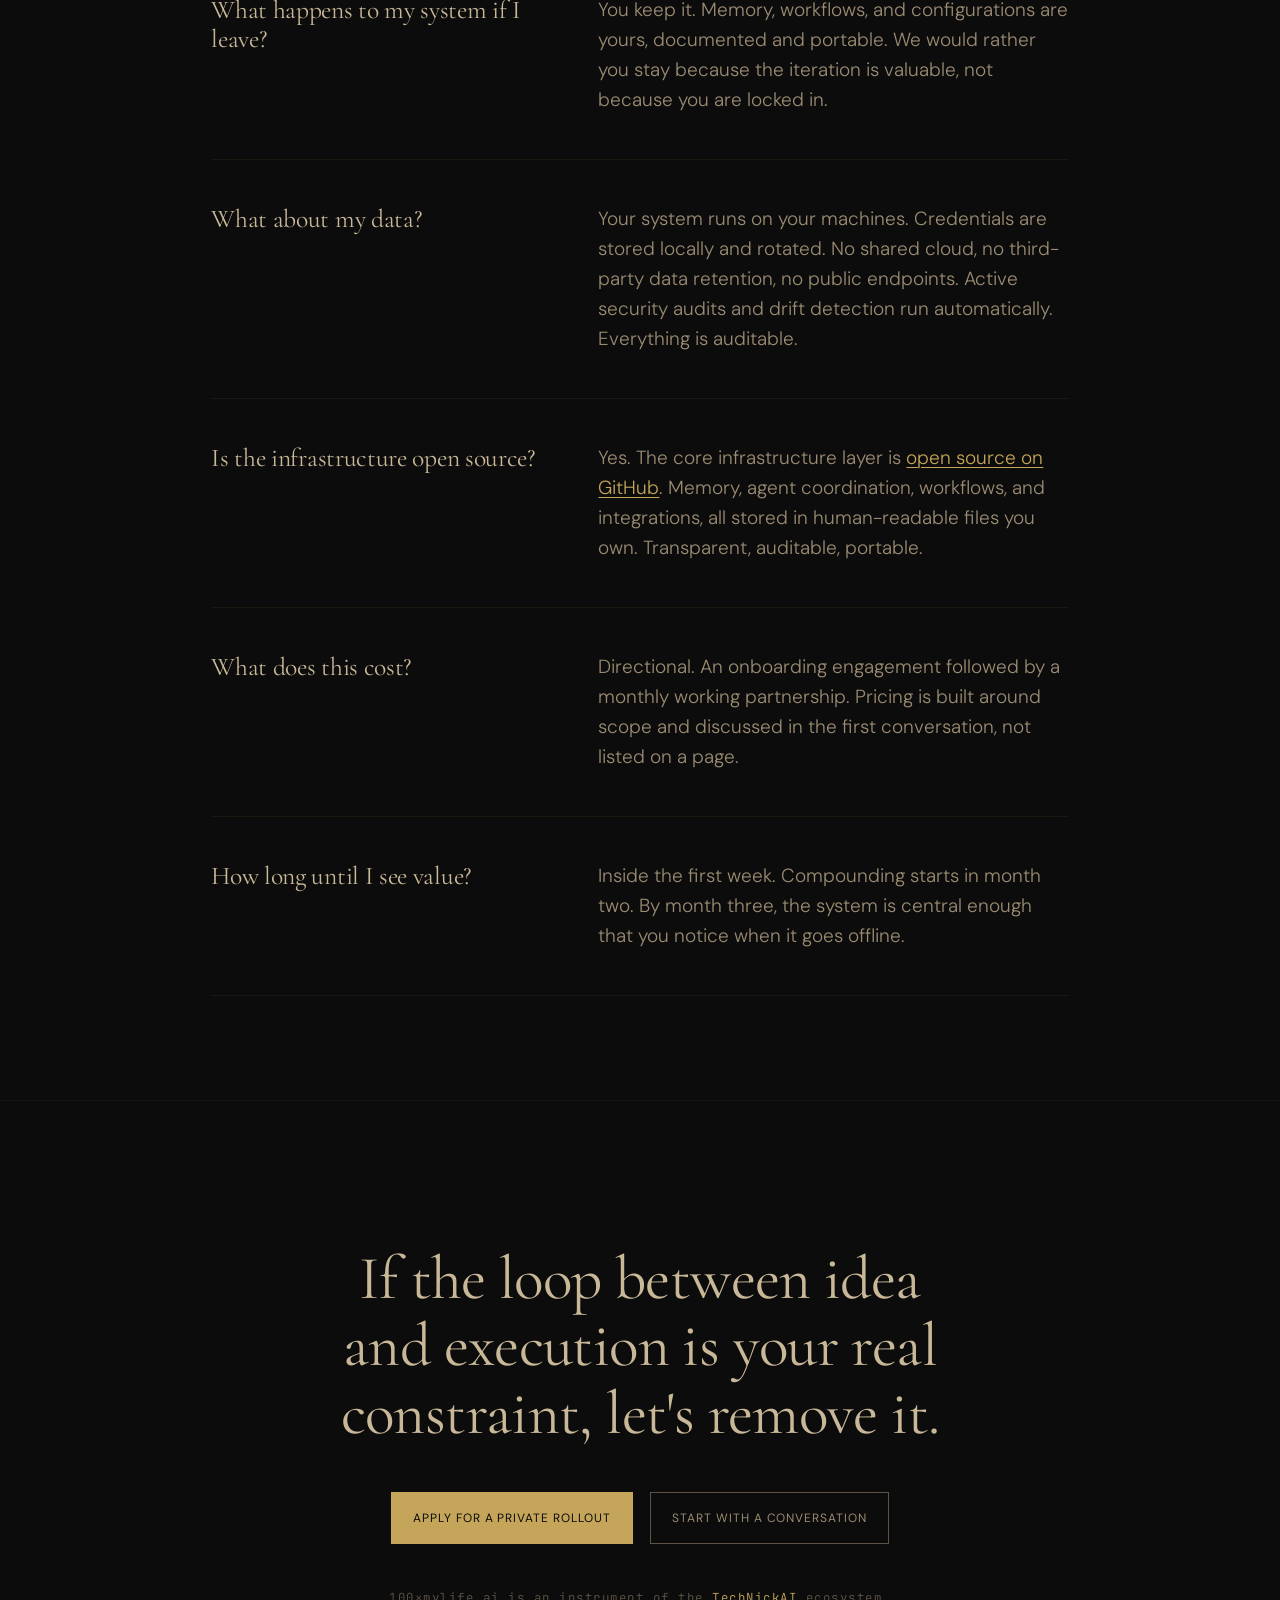
==== commit e7dde0a8: "Apply Nocturne theme — Dark Luxury palette (obsidian + warm gold + Cormorant Garamond)" ====
--- a/index.html
+++ b/index.html
@@ -12,7 +12,7 @@
     />
     <link rel="canonical" href="https://100xmylife.ai/" />
     <meta name="robots" content="index,follow,max-image-preview:large" />
-    <meta name="theme-color" content="#f7f5f0" />
+    <meta name="theme-color" content="#0c0c0c" />
 
     <meta
       property="og:title"
@@ -157,7 +157,7 @@
     <link rel="preconnect" href="https://fonts.googleapis.com" />
     <link rel="preconnect" href="https://fonts.gstatic.com" crossorigin />
     <link
-      href="https://fonts.googleapis.com/css2?family=Source+Serif+4:opsz,wght@8..60,300;8..60,400;8..60,600&family=DM+Sans:ital,wght@0,300;0,400;0,500;1,300;1,400&family=JetBrains+Mono:wght@400;500&display=swap"
+      href="https://fonts.googleapis.com/css2?family=Cormorant+Garamond:ital,wght@0,300;0,400;0,600;1,300;1,400&family=DM+Sans:ital,wght@0,300;0,400;0,500;1,300;1,400&family=JetBrains+Mono:wght@400;500&display=swap"
       rel="stylesheet"
     />
 
--- a/assets/css/styles.css
+++ b/assets/css/styles.css
@@ -1,27 +1,27 @@
 /* =========================================================================
-   100xmylife.ai — quiet elegance
+   100xmylife.ai — nocturne (dark luxury)
    ========================================================================= */
 
 /* Design tokens ---------------------------------------------------------- */
 :root {
-  /* Palette: cool off-white, soft ink, indigo accent */
-  --paper: #f7f5f0;
-  --paper-soft: #efece6;
-  --ink: #2c2c2c;
-  --ink-dim: #5a5a5a;
-  --ink-faint: #8a8a8a;
-  --accent: #3d4f7c;
-  --accent-deep: #2a3557;
-  --rule: rgba(0, 0, 0, 0.06);
-  --rule-soft: rgba(0, 0, 0, 0.03);
+  /* Palette: deep obsidian, warm cream, gold accent */
+  --paper: #0c0c0c;
+  --paper-soft: #141414;
+  --ink: #c8b898;
+  --ink-dim: #9a8b72;
+  --ink-faint: #5e5445;
+  --accent: #c5a55a;
+  --accent-deep: #a8863a;
+  --rule: rgba(197, 165, 90, 0.08);
+  --rule-soft: rgba(197, 165, 90, 0.04);
 
   /* Layer accent colors */
-  --color-1x: #8a7e6d;
-  --color-10x: #5a6b7c;
-  --color-100x: #3d4f7c;
+  --color-1x: #9a8b72;
+  --color-10x: #b89a6a;
+  --color-100x: #c5a55a;
 
   /* Typography */
-  --display: "Source Serif 4", Georgia, serif;
+  --display: "Cormorant Garamond", Georgia, serif;
   --body: "DM Sans", -apple-system, system-ui, sans-serif;
   --mono: "JetBrains Mono", ui-monospace, "SF Mono", Menlo, monospace;
 
@@ -358,8 +358,8 @@
 .btn-primary {
   background: var(--accent);
   border-color: var(--accent);
-  color: var(--paper);
-  box-shadow: 0 0 0 0 rgba(61, 79, 124, 0);
+  color: #0c0c0c;
+  box-shadow: 0 0 0 0 rgba(197, 165, 90, 0);
 }
 
 .btn-primary:hover {
@@ -813,7 +813,6 @@
   font-family: var(--display);
   font-weight: 480;
   font-optical-sizing: auto;
-  font-variation-settings: "SOFT" 30, "opsz" 96;
   font-size: clamp(1.4rem, 2.4vw, 2rem);
   line-height: 1.1;
   margin: 0;
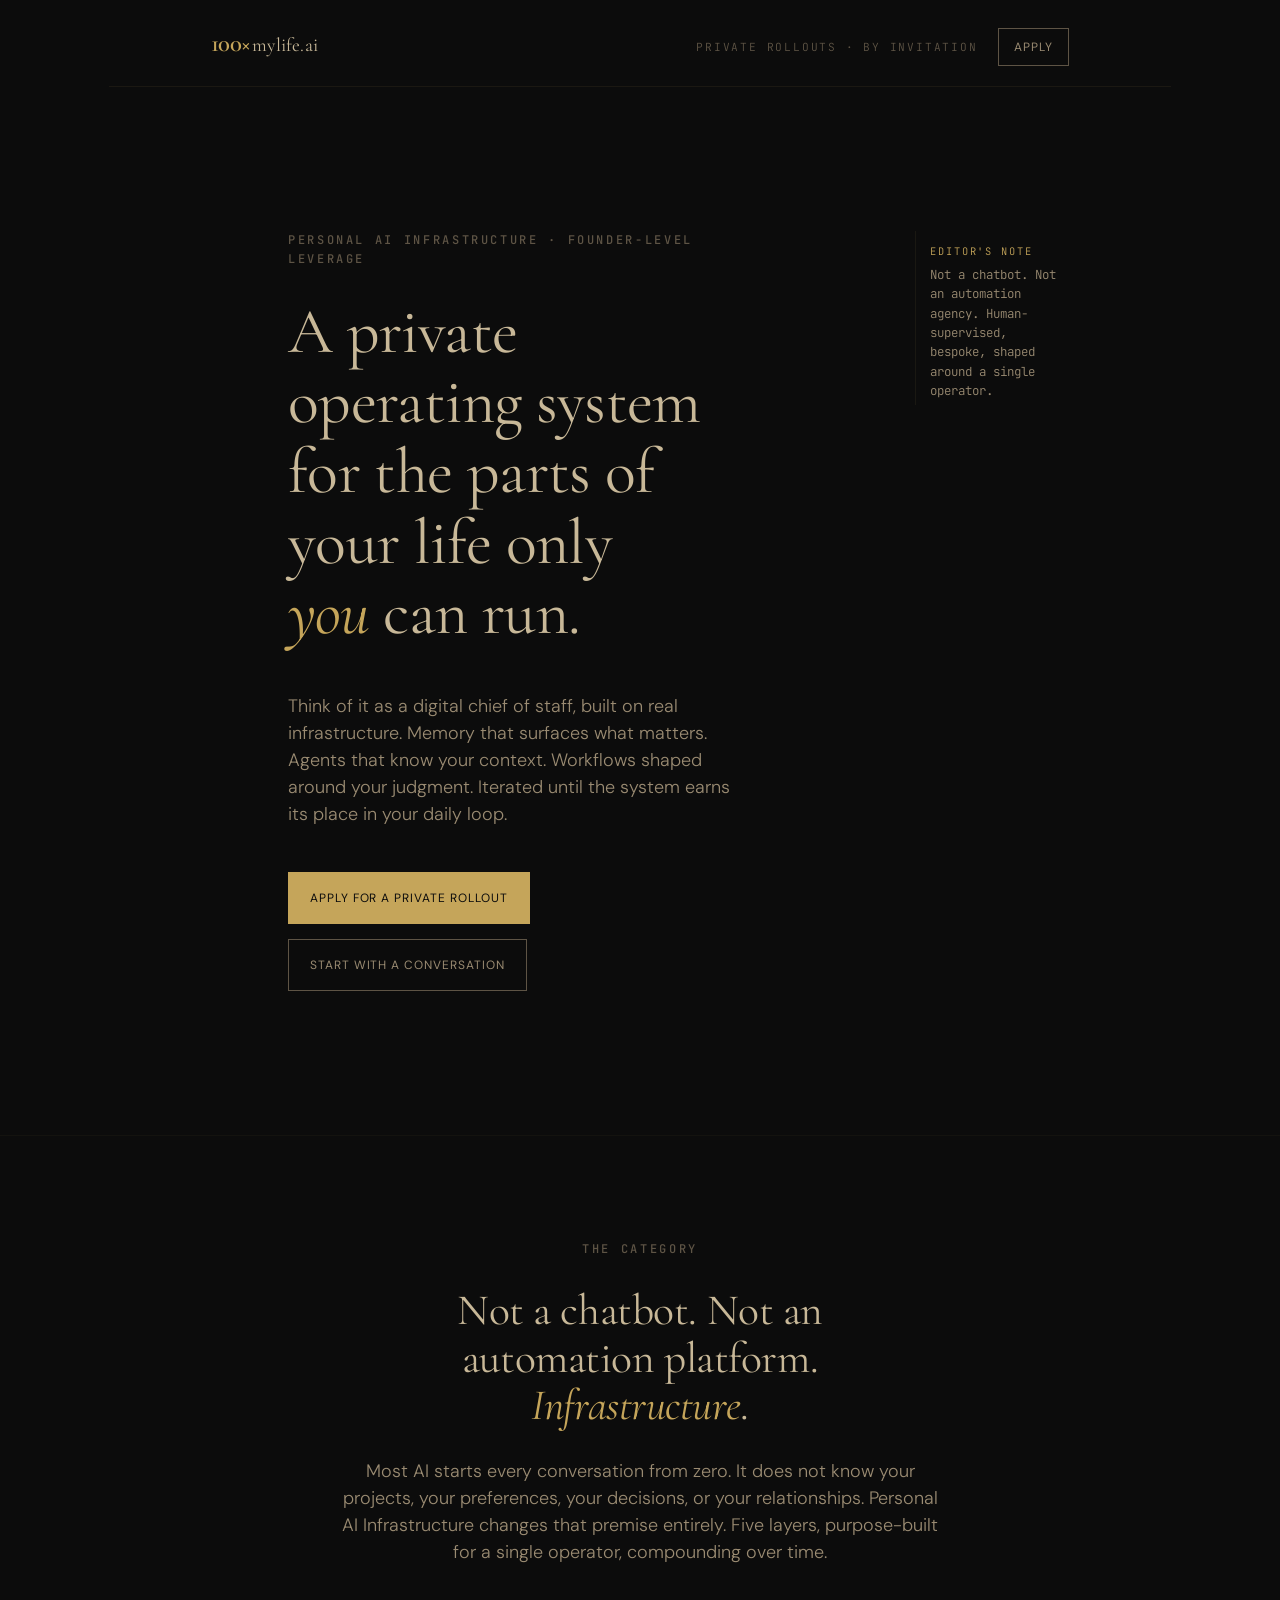
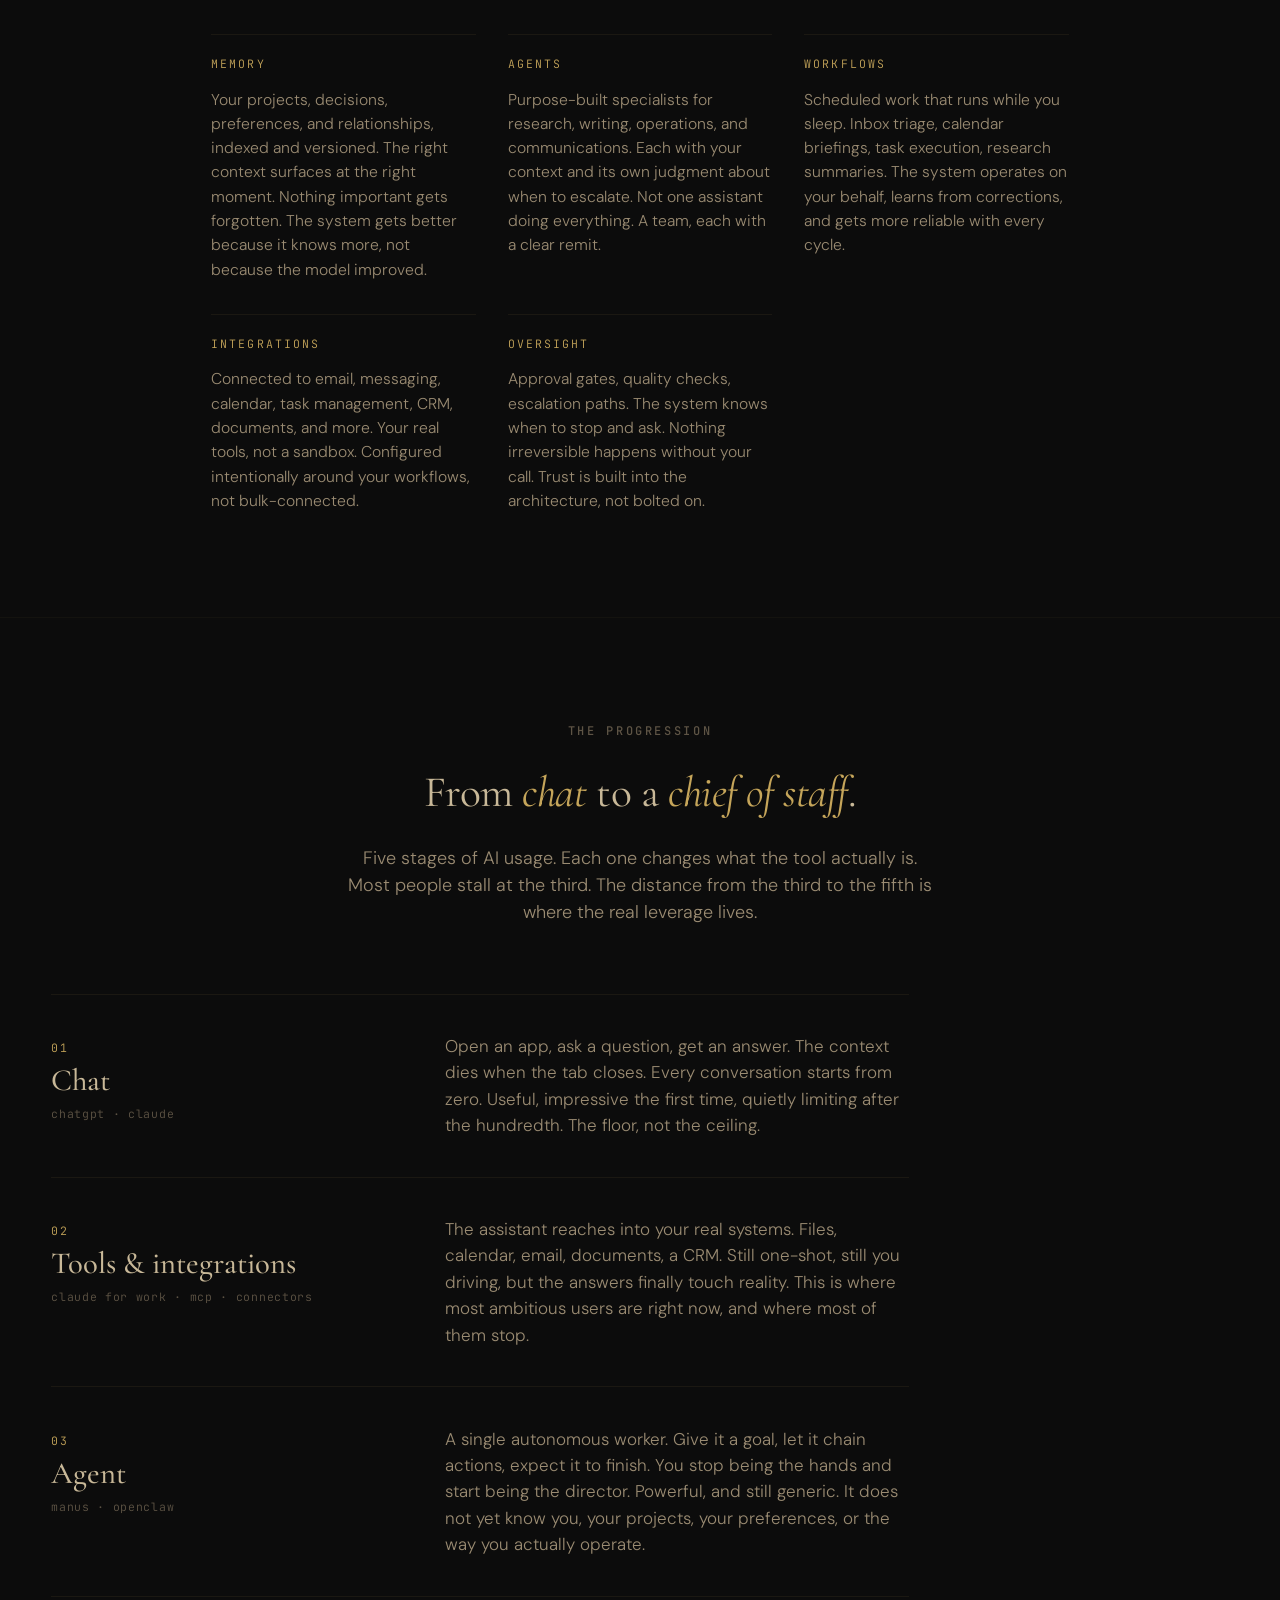
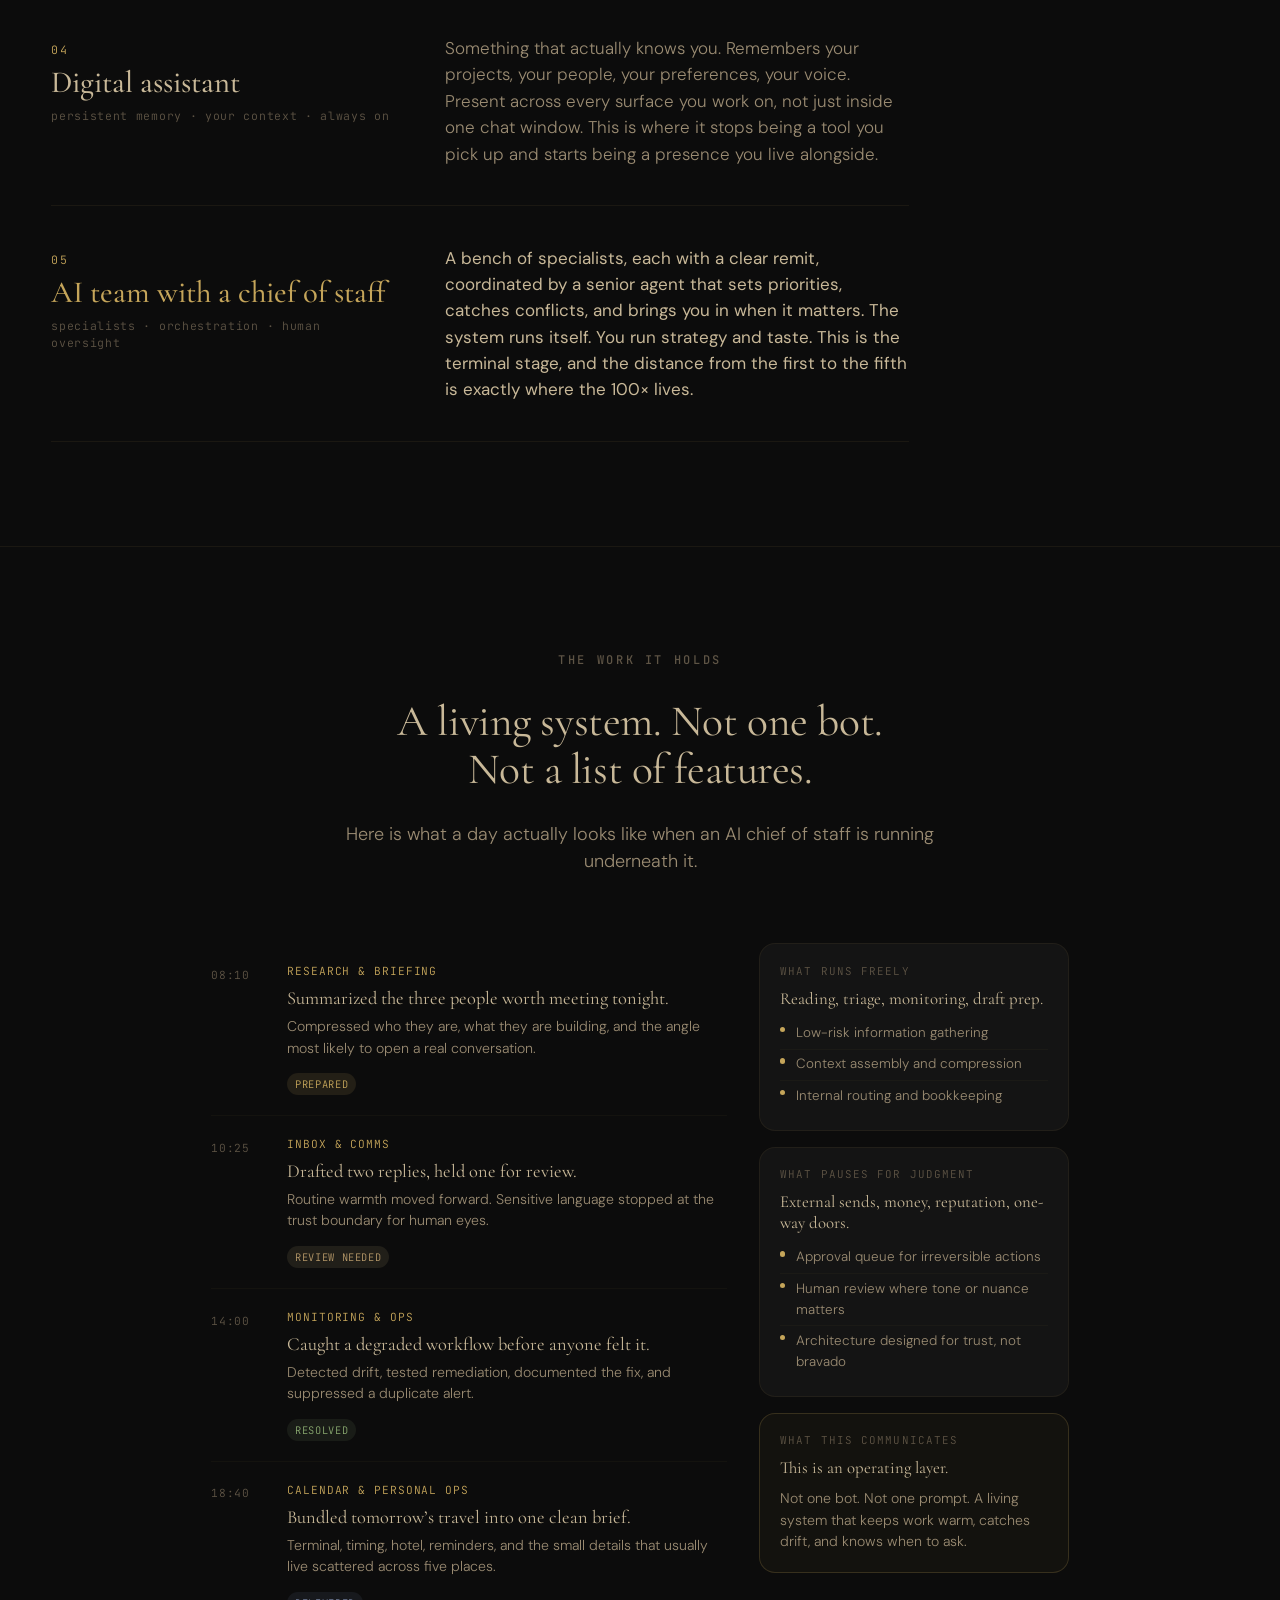
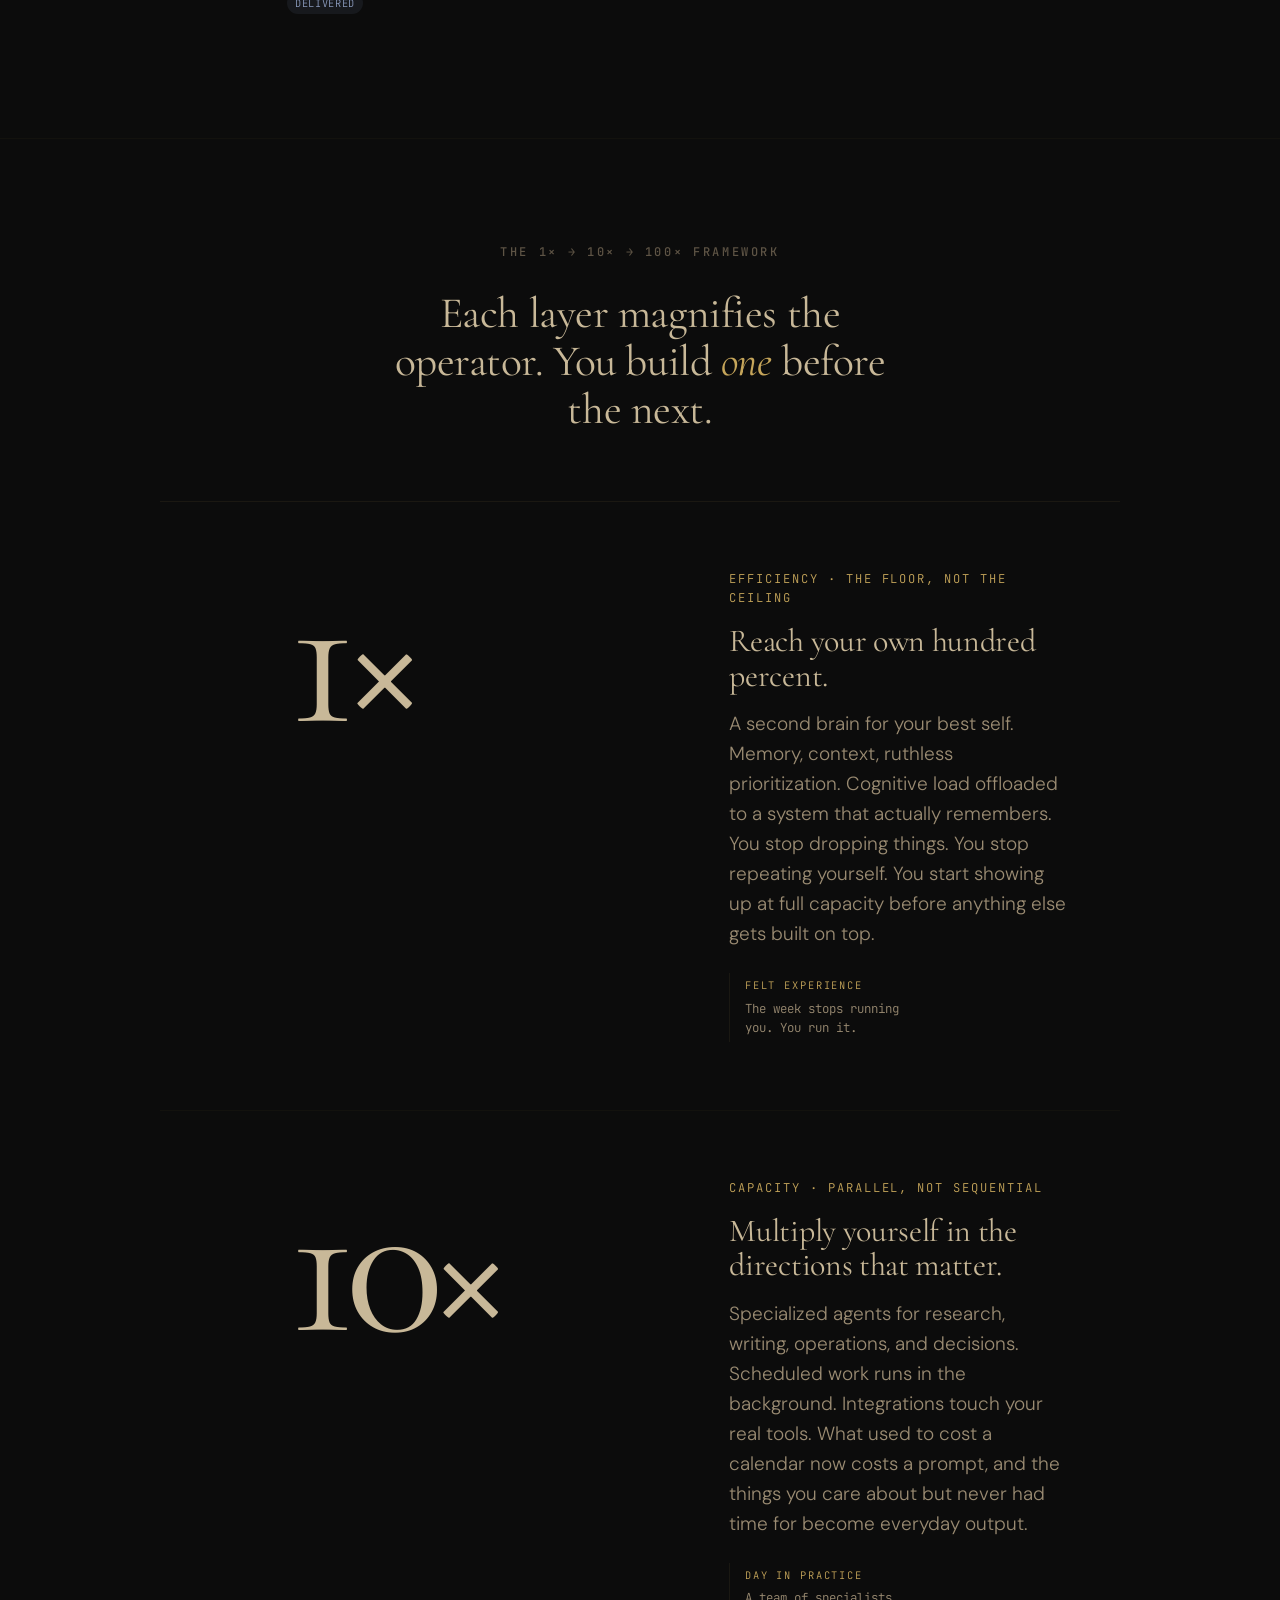
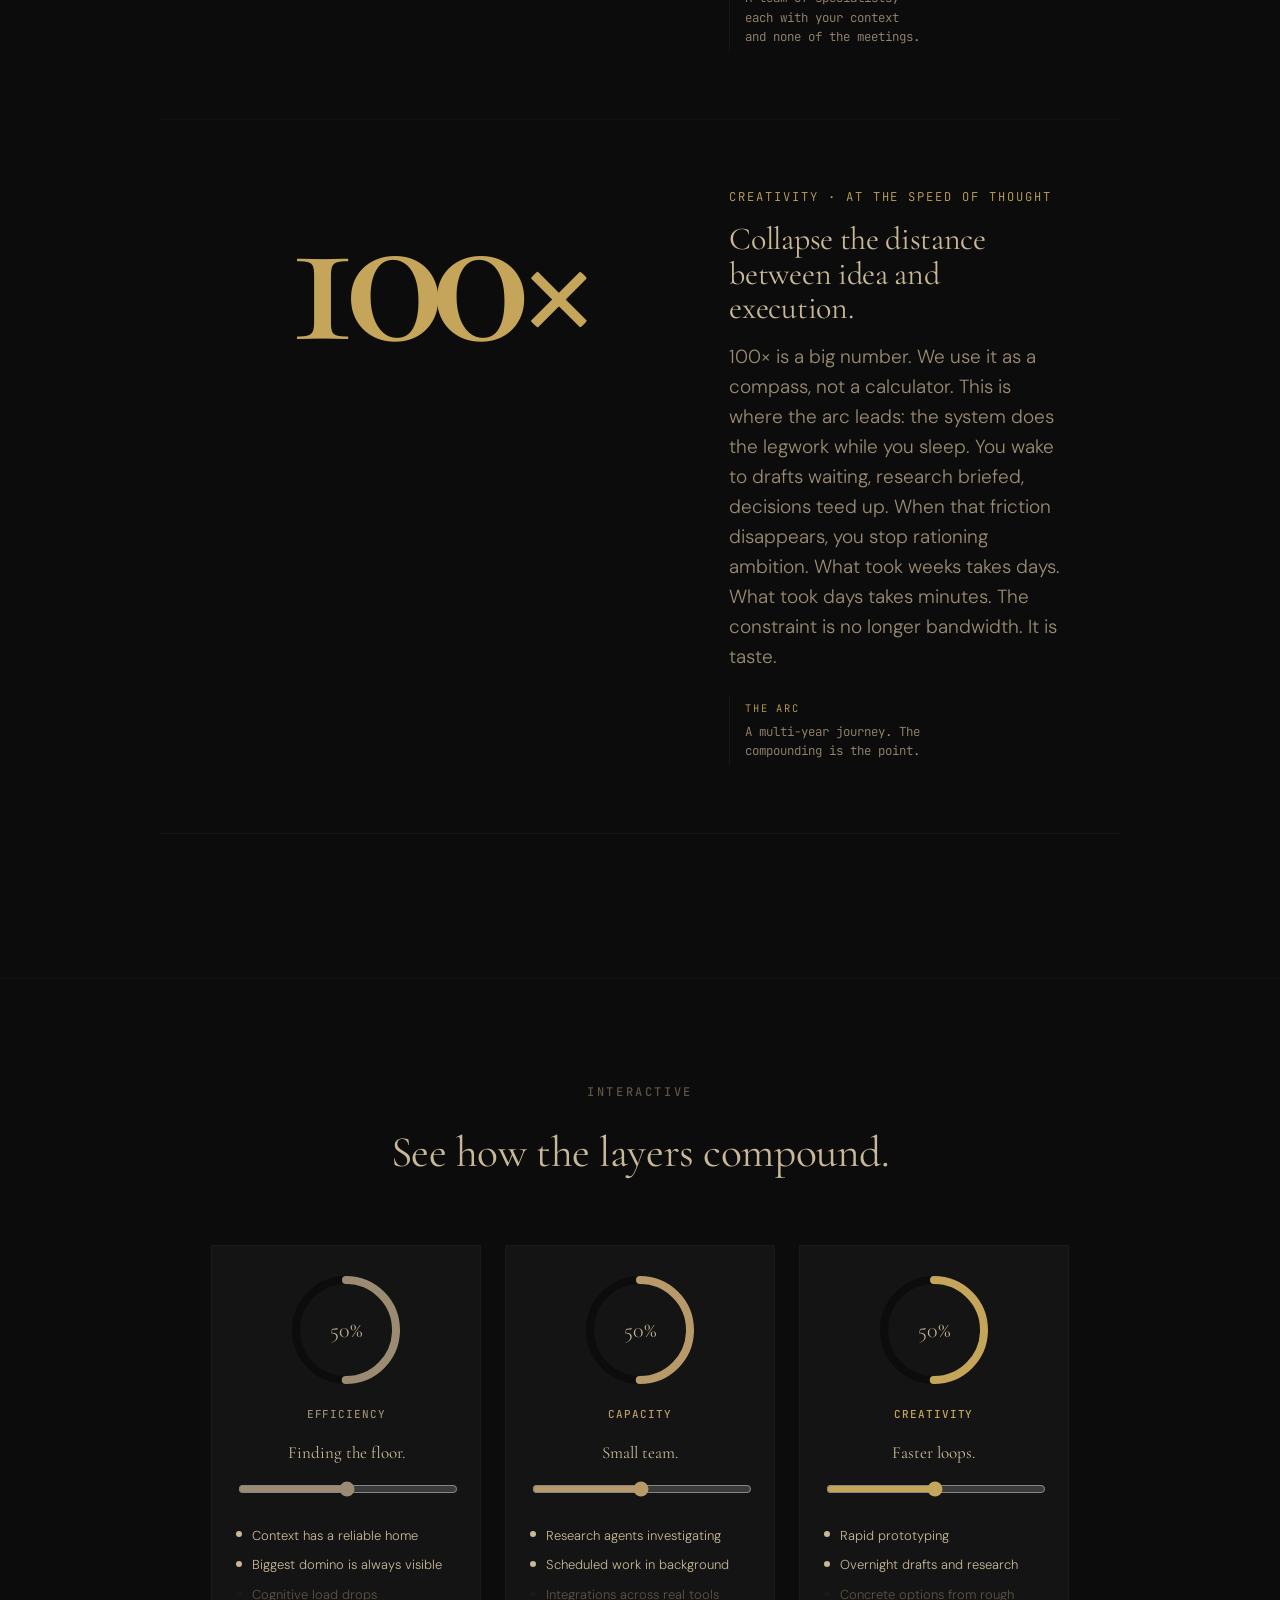
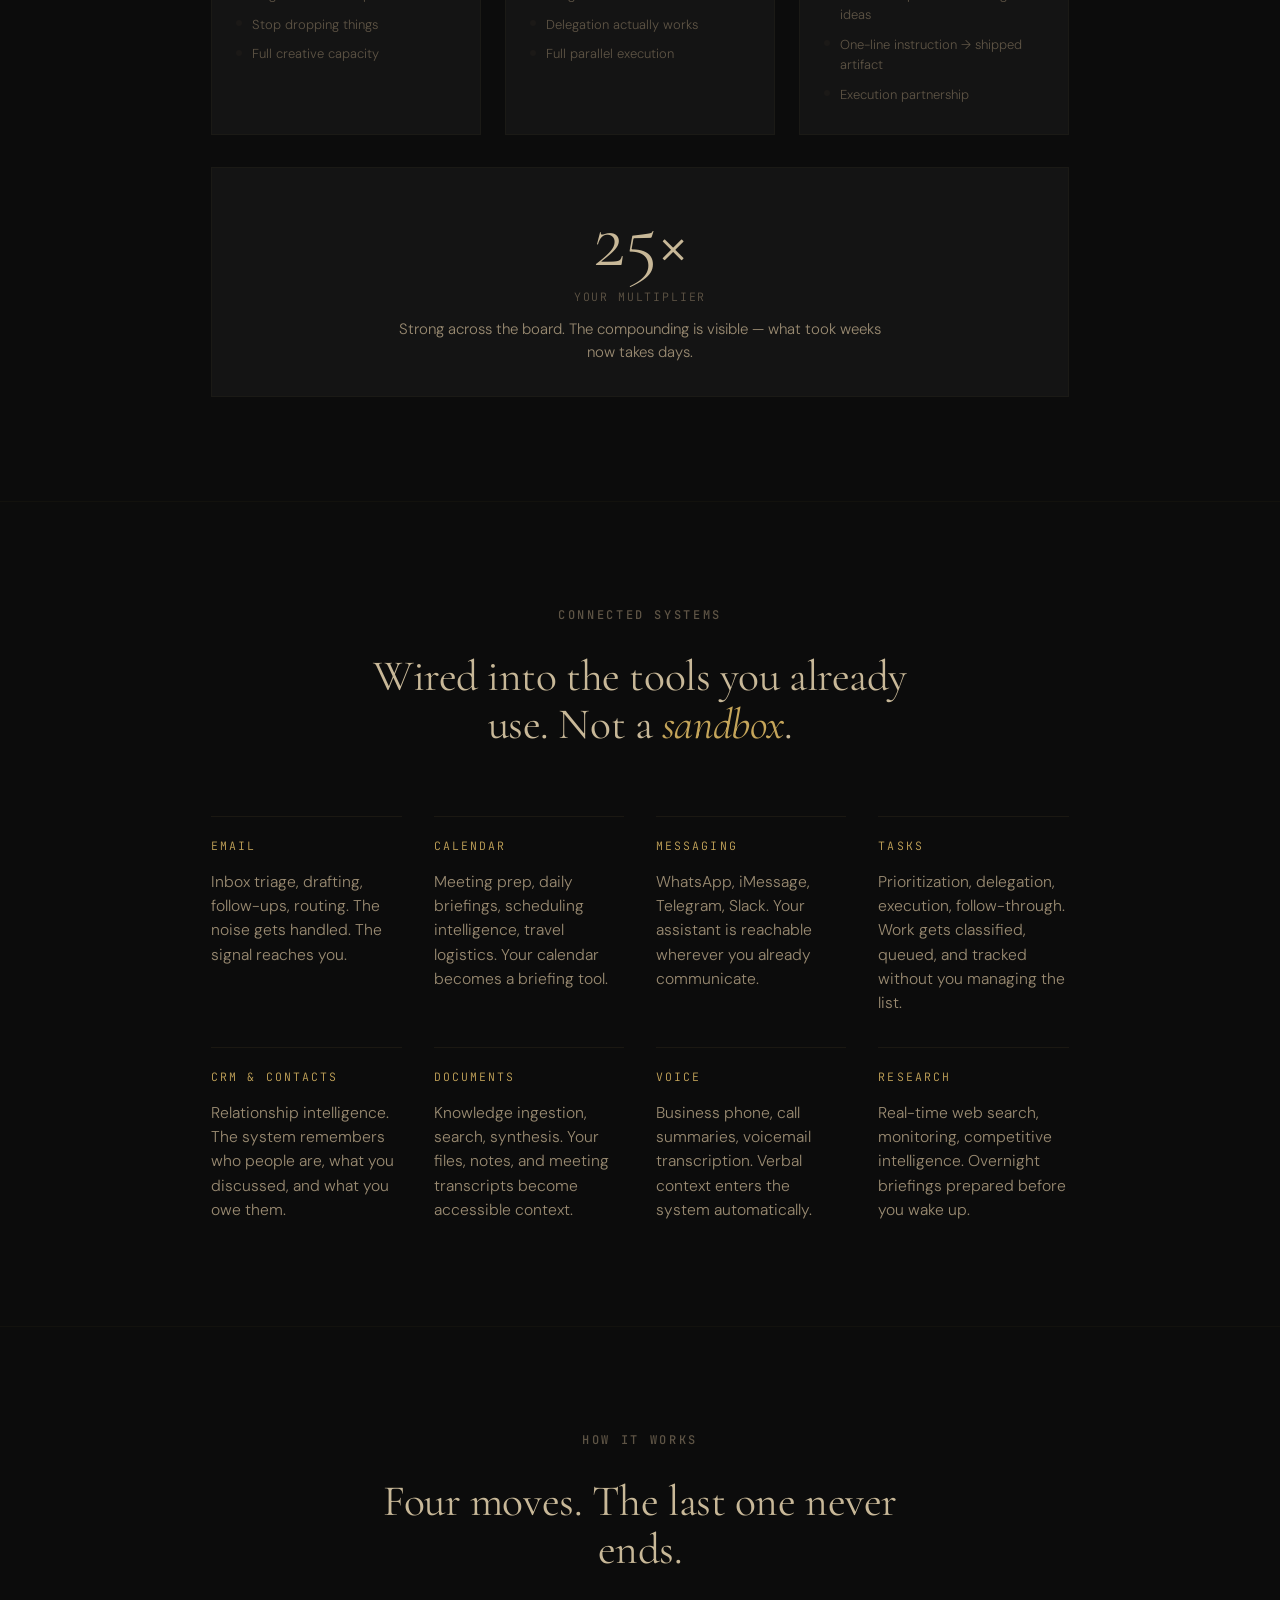
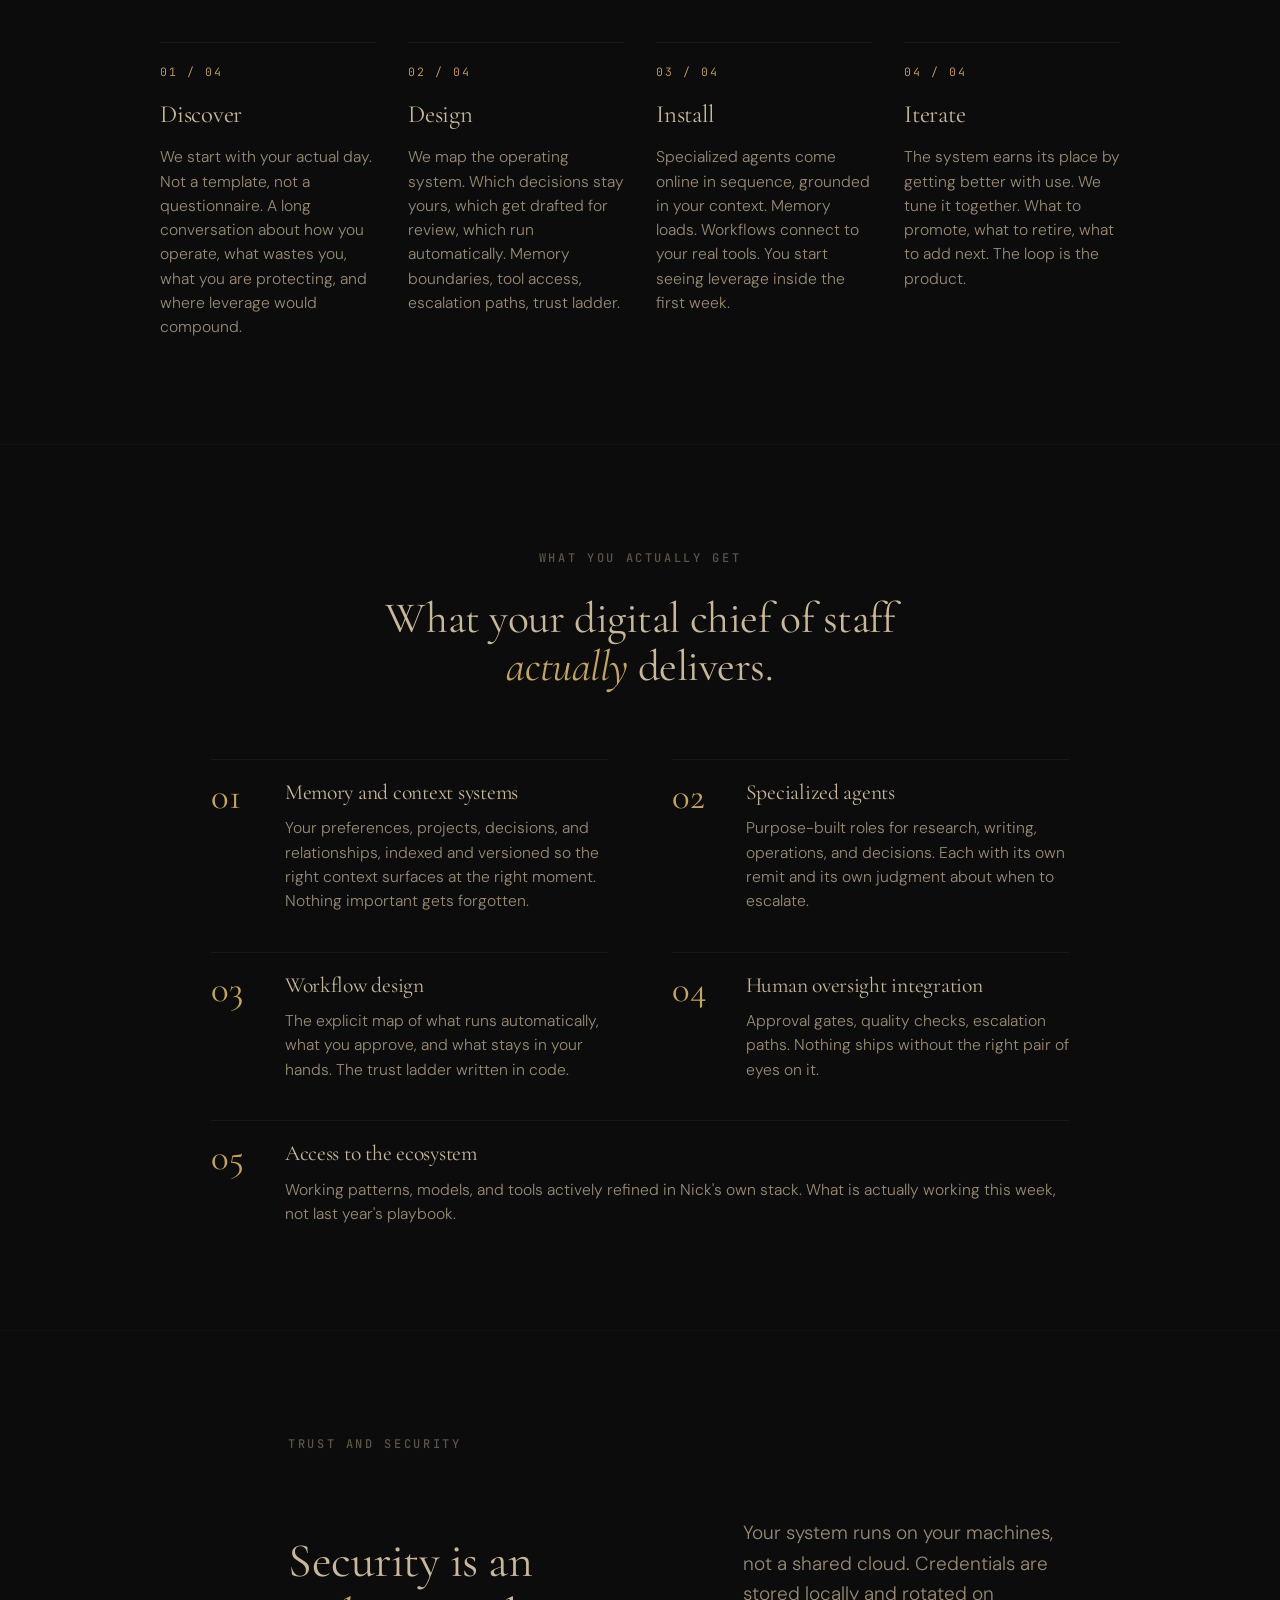
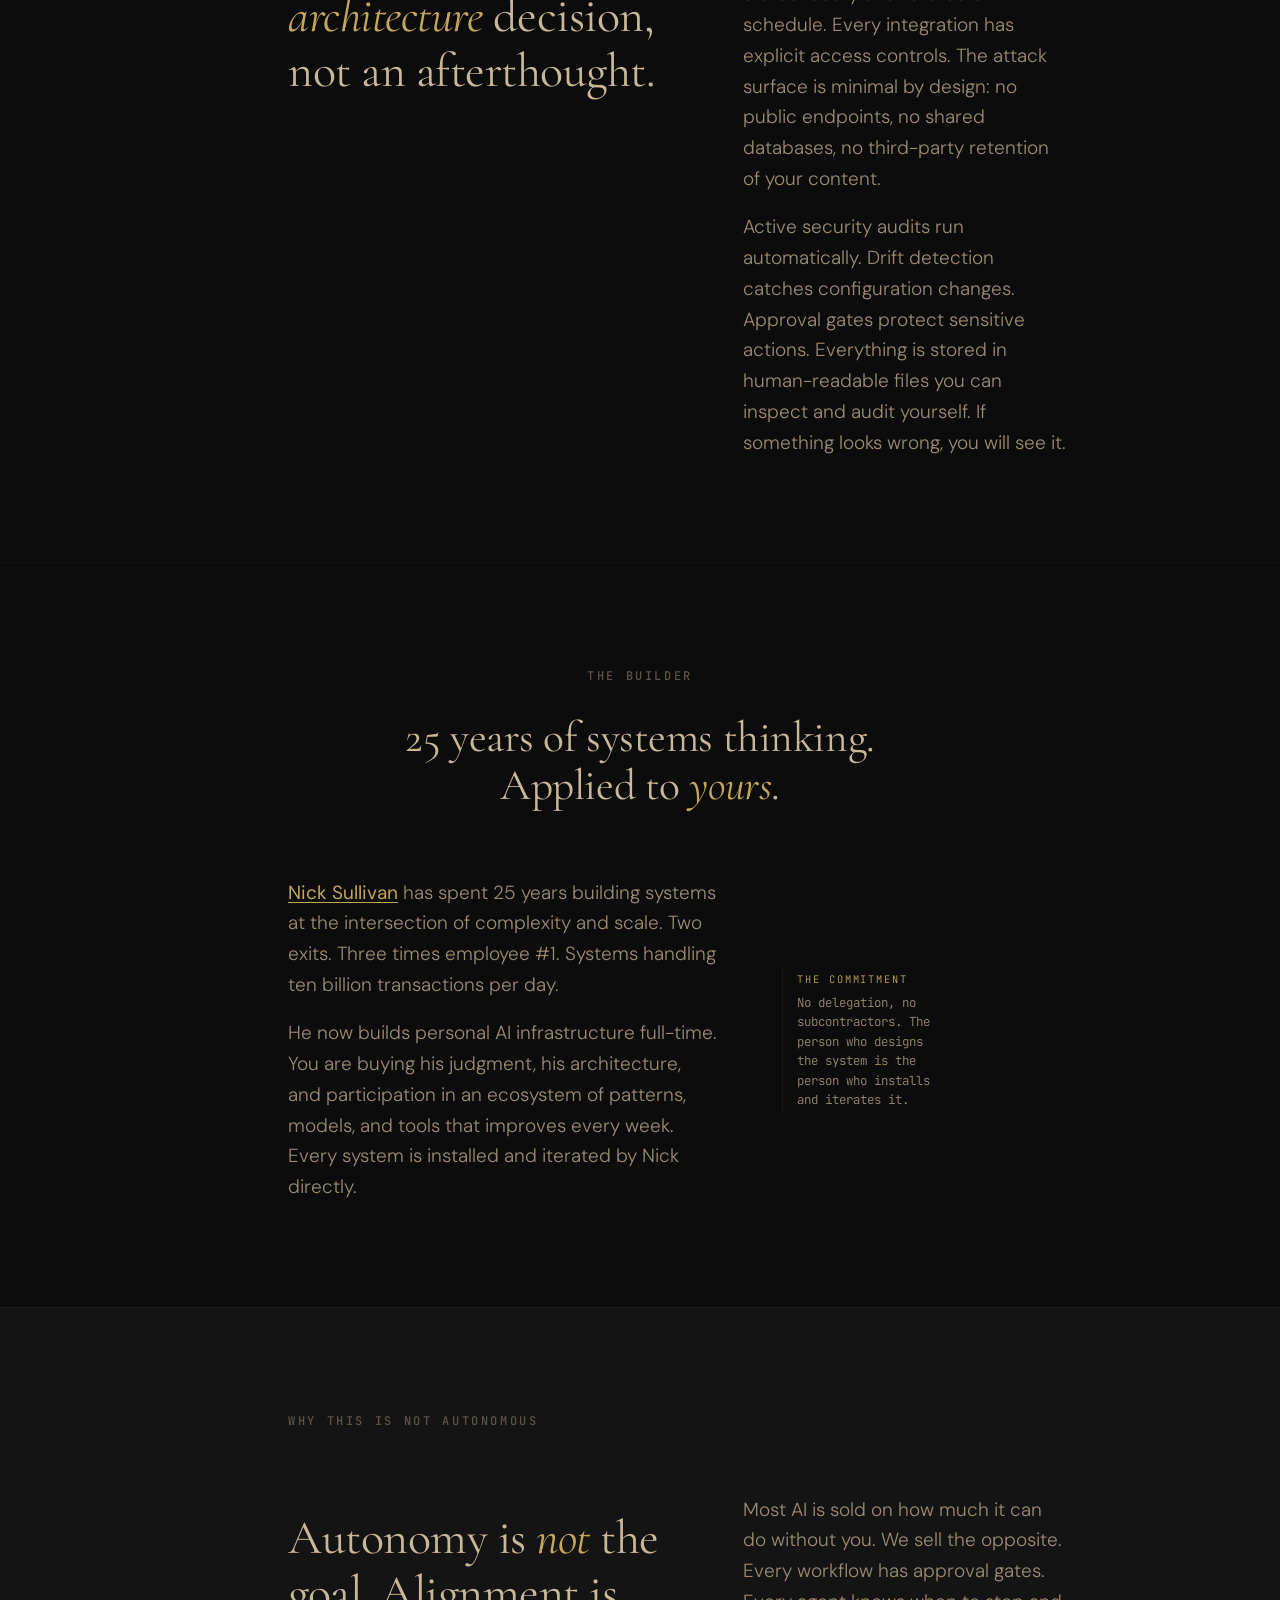
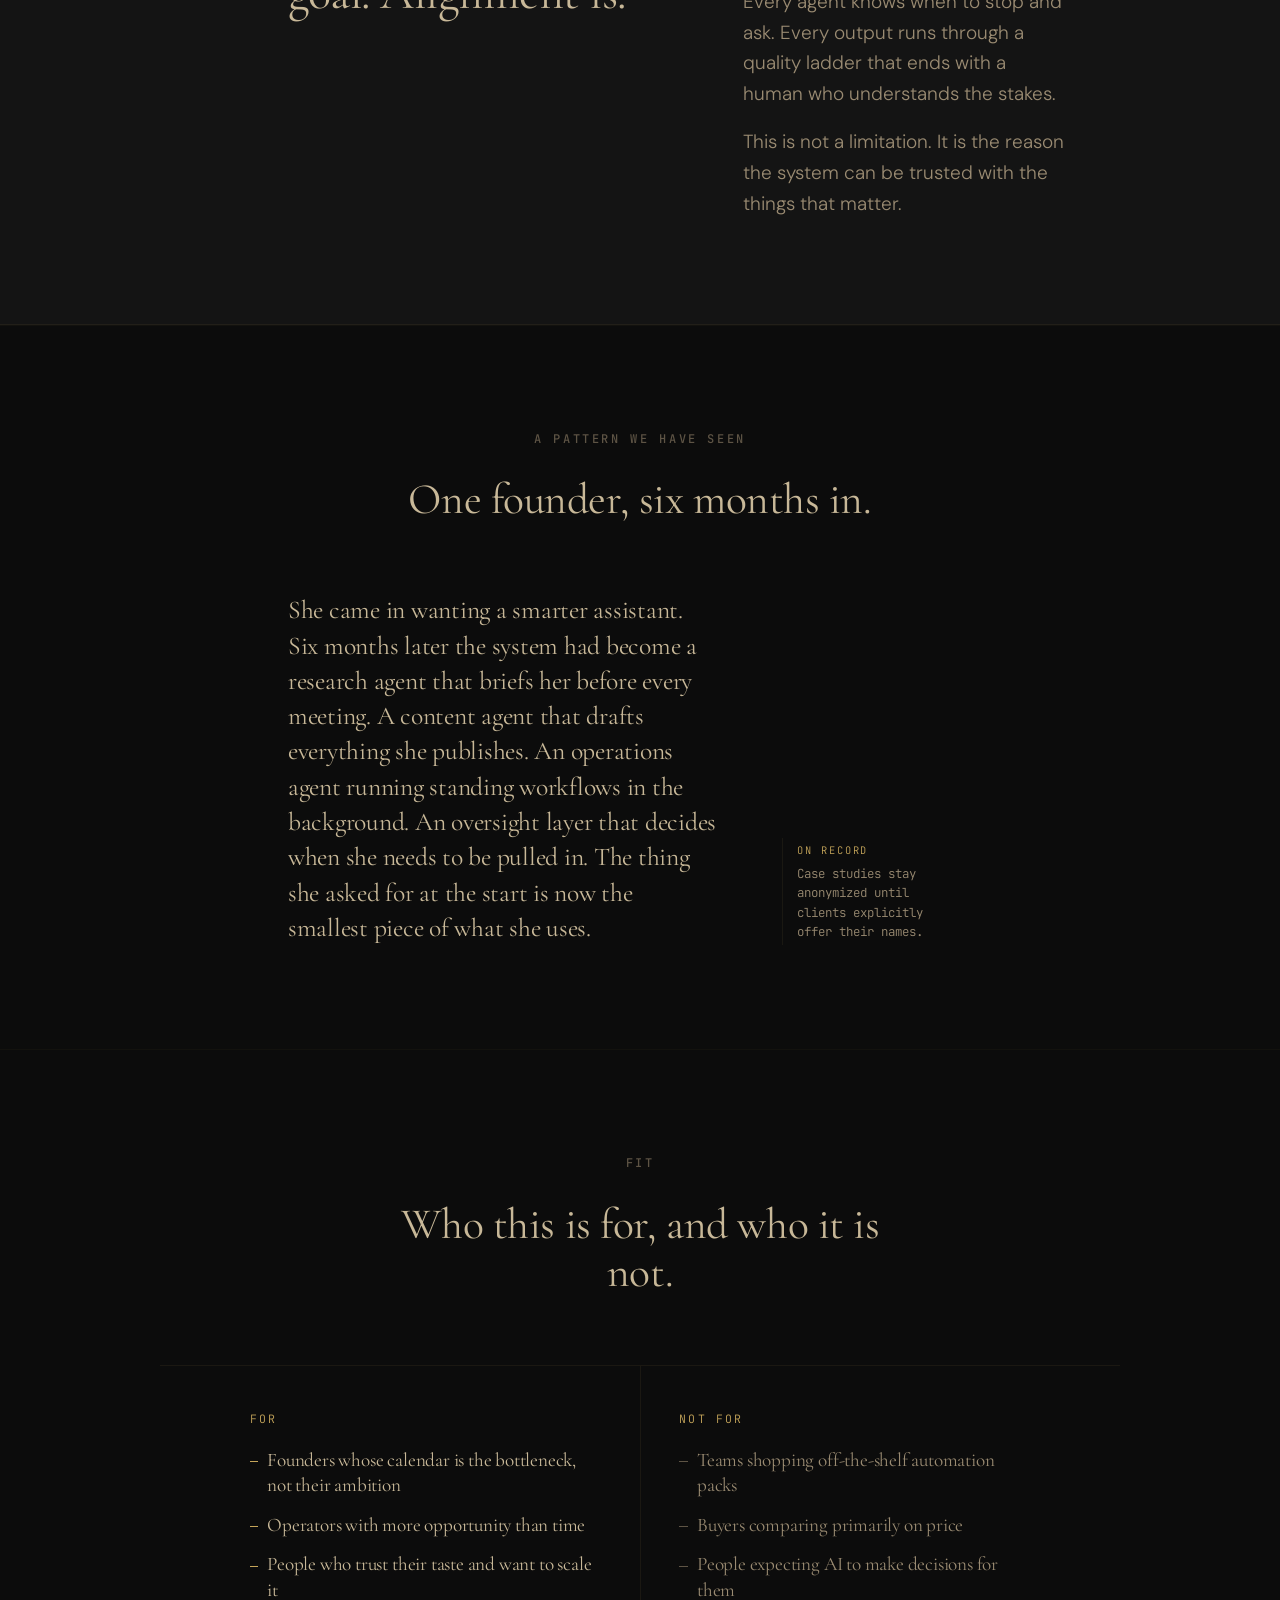
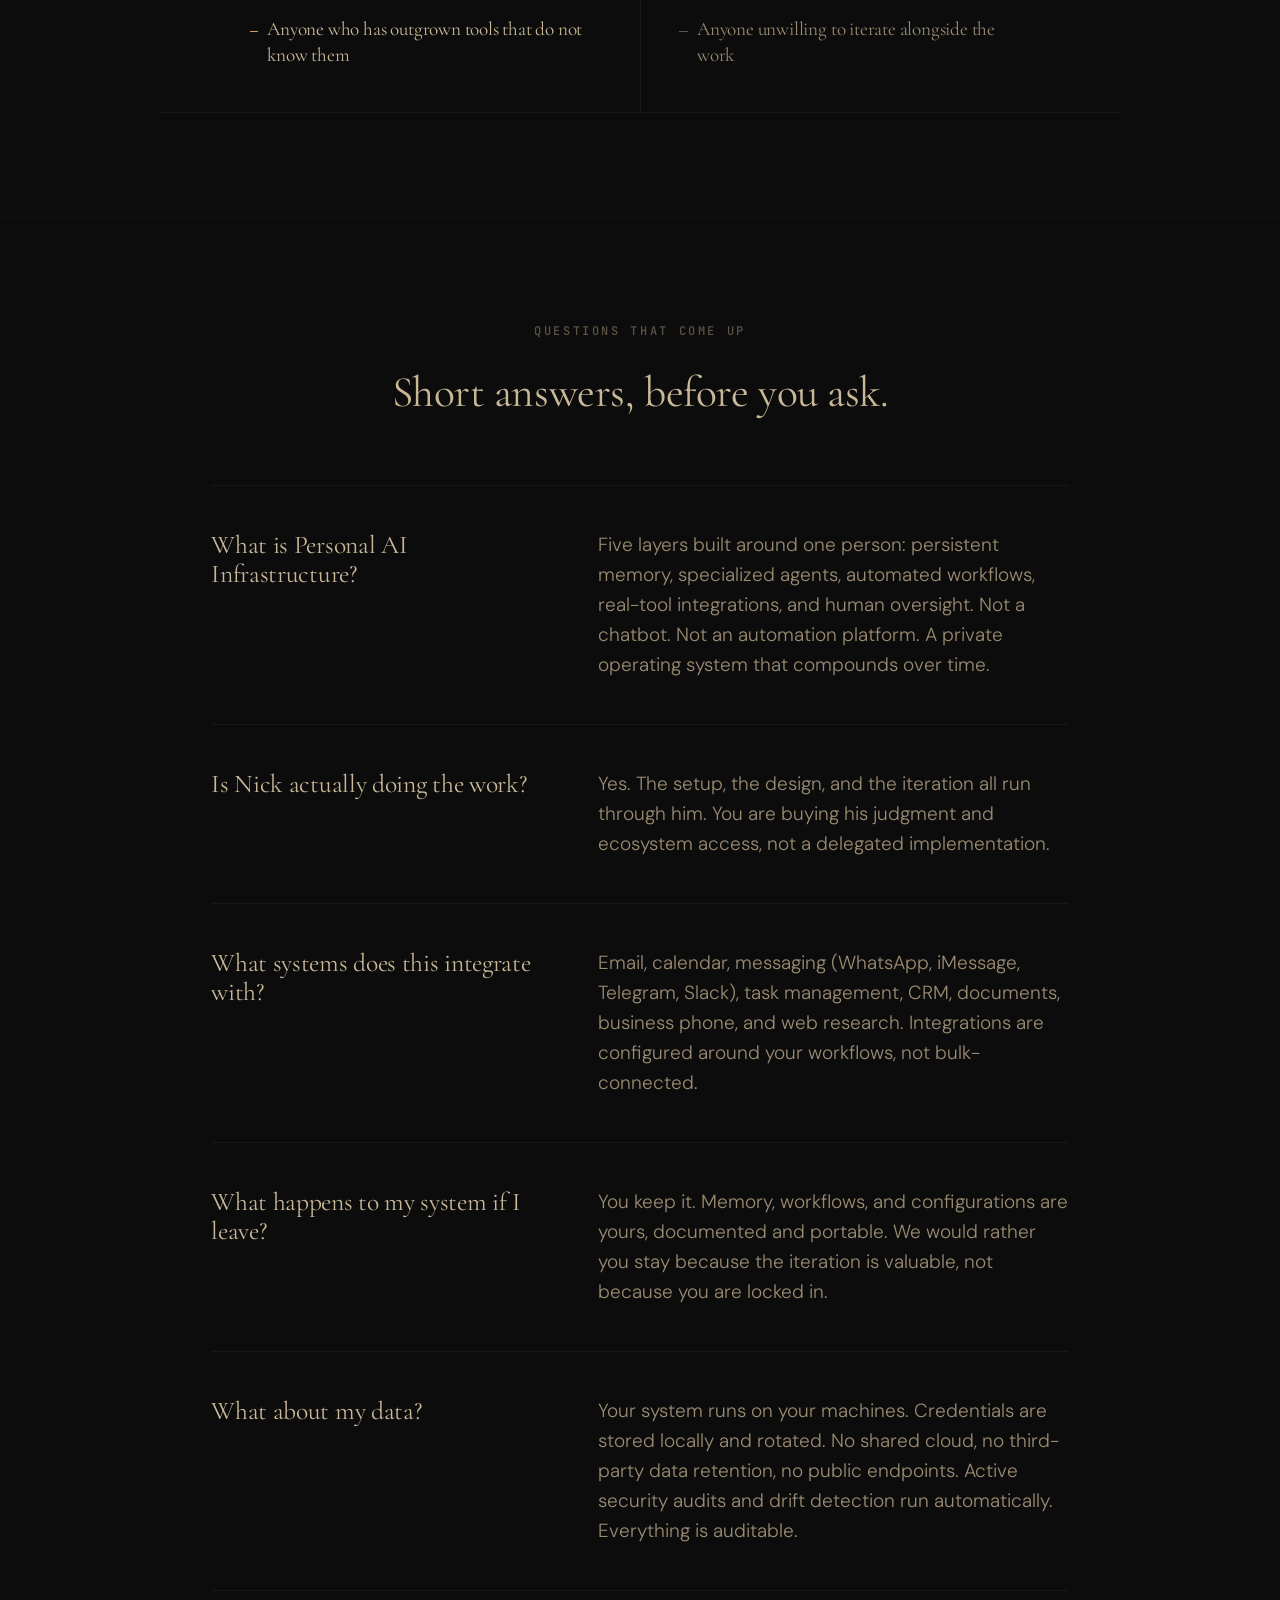
==== commit 2f581823: "Add live operating feed section to homepage (design lab V05: live operating feed)" ====
--- a/index.html
+++ b/index.html
@@ -376,6 +376,83 @@
         </ol>
       </section>
 
+      <section class="operating-feed" aria-labelledby="operating-feed-heading">
+        <div class="section-head">
+          <p class="eyebrow">The work it holds</p>
+          <h2 id="operating-feed-heading" class="section-heading">
+            A living system. Not one bot. Not a list of features.
+          </h2>
+          <p class="section-intro">
+            Here is what a day actually looks like when an AI chief of staff is running underneath it.
+          </p>
+        </div>
+        <div class="feed-grid">
+          <div class="feed-stream-col">
+            <div class="feed-entry">
+              <div class="feed-time">08:10</div>
+              <div class="feed-content">
+                <div class="feed-domain">Research &amp; briefing</div>
+                <h4 class="feed-title">Summarized the three people worth meeting tonight.</h4>
+                <p class="feed-desc">Compressed who they are, what they are building, and the angle most likely to open a real conversation.</p>
+                <span class="feed-status feed-status-ready">prepared</span>
+              </div>
+            </div>
+            <div class="feed-entry">
+              <div class="feed-time">10:25</div>
+              <div class="feed-content">
+                <div class="feed-domain">Inbox &amp; comms</div>
+                <h4 class="feed-title">Drafted two replies, held one for review.</h4>
+                <p class="feed-desc">Routine warmth moved forward. Sensitive language stopped at the trust boundary for human eyes.</p>
+                <span class="feed-status feed-status-review">review needed</span>
+              </div>
+            </div>
+            <div class="feed-entry">
+              <div class="feed-time">14:00</div>
+              <div class="feed-content">
+                <div class="feed-domain">Monitoring &amp; ops</div>
+                <h4 class="feed-title">Caught a degraded workflow before anyone felt it.</h4>
+                <p class="feed-desc">Detected drift, tested remediation, documented the fix, and suppressed a duplicate alert.</p>
+                <span class="feed-status feed-status-resolved">resolved</span>
+              </div>
+            </div>
+            <div class="feed-entry">
+              <div class="feed-time">18:40</div>
+              <div class="feed-content">
+                <div class="feed-domain">Calendar &amp; personal ops</div>
+                <h4 class="feed-title">Bundled tomorrow&#8217;s travel into one clean brief.</h4>
+                <p class="feed-desc">Terminal, timing, hotel, reminders, and the small details that usually live scattered across five places.</p>
+                <span class="feed-status feed-status-delivered">delivered</span>
+              </div>
+            </div>
+          </div>
+          <aside class="feed-logic-col">
+            <div class="feed-logic-card">
+              <div class="feed-logic-label">What runs freely</div>
+              <h4 class="feed-logic-title">Reading, triage, monitoring, draft prep.</h4>
+              <ul class="feed-logic-list">
+                <li>Low-risk information gathering</li>
+                <li>Context assembly and compression</li>
+                <li>Internal routing and bookkeeping</li>
+              </ul>
+            </div>
+            <div class="feed-logic-card">
+              <div class="feed-logic-label">What pauses for judgment</div>
+              <h4 class="feed-logic-title">External sends, money, reputation, one-way doors.</h4>
+              <ul class="feed-logic-list">
+                <li>Approval queue for irreversible actions</li>
+                <li>Human review where tone or nuance matters</li>
+                <li>Architecture designed for trust, not bravado</li>
+              </ul>
+            </div>
+            <div class="feed-logic-card feed-logic-card--accent">
+              <div class="feed-logic-label">What this communicates</div>
+              <h4 class="feed-logic-title">This is an operating layer.</h4>
+              <p class="feed-logic-desc">Not one bot. Not one prompt. A living system that keeps work warm, catches drift, and knows when to ask.</p>
+            </div>
+          </aside>
+        </div>
+      </section>
+
       <section class="ladder" aria-labelledby="ladder-heading">
         <div class="section-head">
           <p class="eyebrow">The 1× → 10× → 100× framework</p>
--- a/assets/css/styles.css
+++ b/assets/css/styles.css
@@ -1281,3 +1281,183 @@
     font-size: 0.72rem;
   }
 }
+
+/* Operating feed section ------------------------------------------------- */
+.operating-feed {
+  padding-block: var(--space-6);
+  border-top: 1px solid var(--rule);
+}
+
+.feed-grid {
+  max-width: var(--page-max);
+  margin-inline: auto;
+  padding-inline: var(--page-gutter);
+  display: grid;
+  grid-template-columns: 1.25fr 0.75fr;
+  gap: 2rem;
+  align-items: start;
+}
+
+.feed-stream-col {
+  display: flex;
+  flex-direction: column;
+  gap: 0;
+}
+
+.feed-entry {
+  display: grid;
+  grid-template-columns: 3.5rem 1fr;
+  gap: 1.25rem;
+  padding: 1.25rem 0;
+  border-bottom: 1px solid var(--rule-soft);
+}
+
+.feed-entry:last-child {
+  border-bottom: none;
+}
+
+.feed-time {
+  font-family: var(--mono);
+  font-size: 0.7rem;
+  letter-spacing: 0.06em;
+  color: var(--ink-faint);
+  padding-top: 0.2rem;
+}
+
+.feed-domain {
+  font-family: var(--mono);
+  font-size: 0.7rem;
+  letter-spacing: 0.08em;
+  text-transform: uppercase;
+  color: var(--accent);
+  margin-bottom: 0.4rem;
+}
+
+.feed-title {
+  font-family: var(--display);
+  font-size: 1.15rem;
+  font-weight: 400;
+  line-height: 1.2;
+  color: var(--ink);
+  margin: 0 0 0.45rem;
+}
+
+.feed-desc {
+  font-size: 0.88rem;
+  color: var(--ink-dim);
+  line-height: 1.5;
+  margin: 0 0 0.65rem;
+}
+
+.feed-status {
+  display: inline-flex;
+  padding: 0.16rem 0.5rem;
+  border-radius: 999px;
+  font-family: var(--mono);
+  font-size: 0.65rem;
+  letter-spacing: 0.06em;
+  text-transform: uppercase;
+}
+
+.feed-status-ready {
+  background: rgba(197, 165, 90, 0.12);
+  color: var(--accent);
+}
+
+.feed-status-review {
+  background: rgba(157, 138, 100, 0.15);
+  color: #b89a6a;
+}
+
+.feed-status-resolved {
+  background: rgba(103, 120, 90, 0.15);
+  color: #8aaa70;
+}
+
+.feed-status-delivered {
+  background: rgba(90, 100, 130, 0.15);
+  color: #8a9abc;
+}
+
+.feed-logic-col {
+  display: flex;
+  flex-direction: column;
+  gap: 1rem;
+  position: sticky;
+  top: 2rem;
+}
+
+.feed-logic-card {
+  background: var(--paper-soft);
+  border: 1px solid var(--rule);
+  border-radius: 1rem;
+  padding: 1.15rem 1.25rem;
+}
+
+.feed-logic-card--accent {
+  border-color: rgba(197, 165, 90, 0.2);
+  background: rgba(197, 165, 90, 0.04);
+}
+
+.feed-logic-label {
+  font-family: var(--mono);
+  font-size: 0.68rem;
+  letter-spacing: 0.1em;
+  text-transform: uppercase;
+  color: var(--ink-faint);
+  margin-bottom: 0.5rem;
+}
+
+.feed-logic-title {
+  font-family: var(--display);
+  font-size: 1.05rem;
+  font-weight: 400;
+  color: var(--ink);
+  margin: 0 0 0.6rem;
+  line-height: 1.25;
+}
+
+.feed-logic-list {
+  list-style: none;
+  padding: 0;
+  margin: 0;
+}
+
+.feed-logic-list li {
+  font-size: 0.84rem;
+  color: var(--ink-dim);
+  padding: 0.3rem 0 0.3rem 1rem;
+  position: relative;
+  border-bottom: 1px solid var(--rule-soft);
+}
+
+.feed-logic-list li:last-child {
+  border-bottom: none;
+}
+
+.feed-logic-list li::before {
+  content: "";
+  position: absolute;
+  left: 0;
+  top: 0.55rem;
+  width: 0.32rem;
+  height: 0.32rem;
+  border-radius: 50%;
+  background: var(--accent);
+}
+
+.feed-logic-desc {
+  font-size: 0.88rem;
+  color: var(--ink-dim);
+  margin: 0;
+  line-height: 1.55;
+}
+
+@media (max-width: 860px) {
+  .feed-grid {
+    grid-template-columns: 1fr;
+  }
+  .feed-logic-col {
+    position: static;
+  }
+}
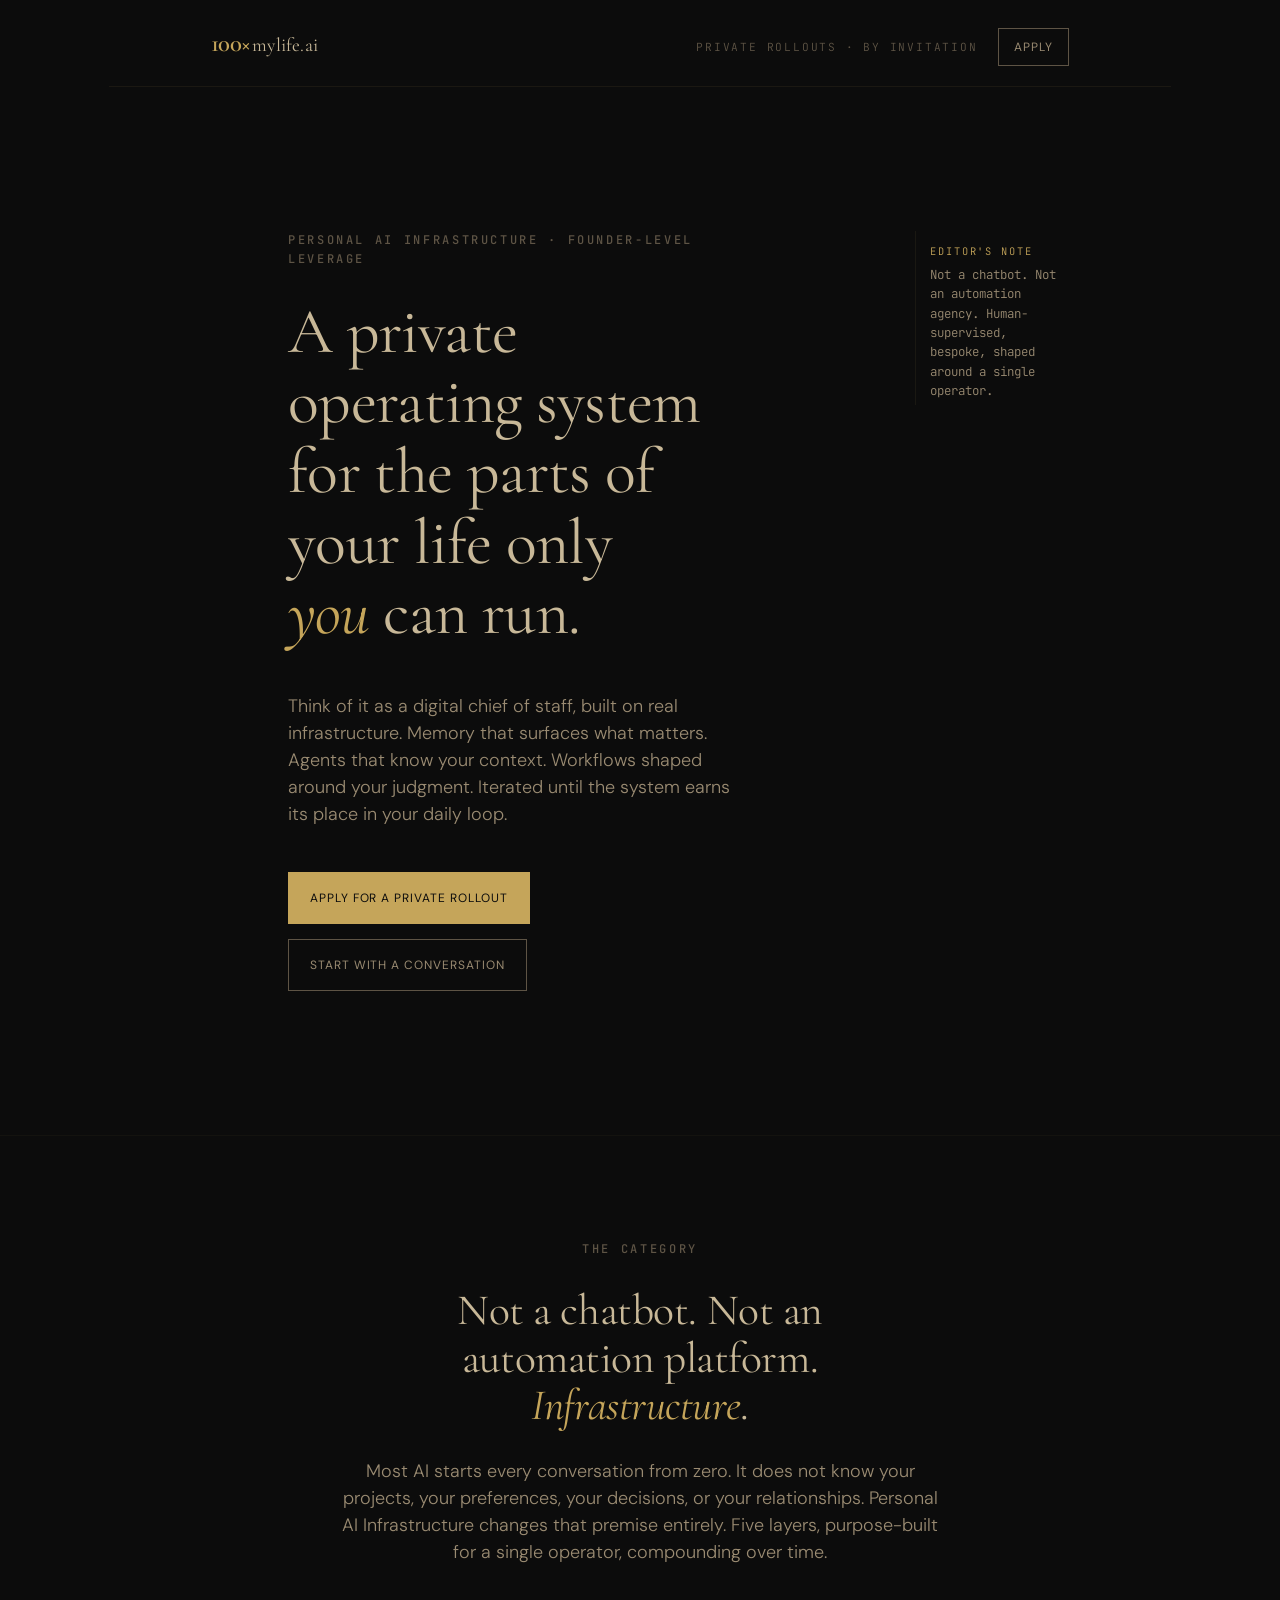
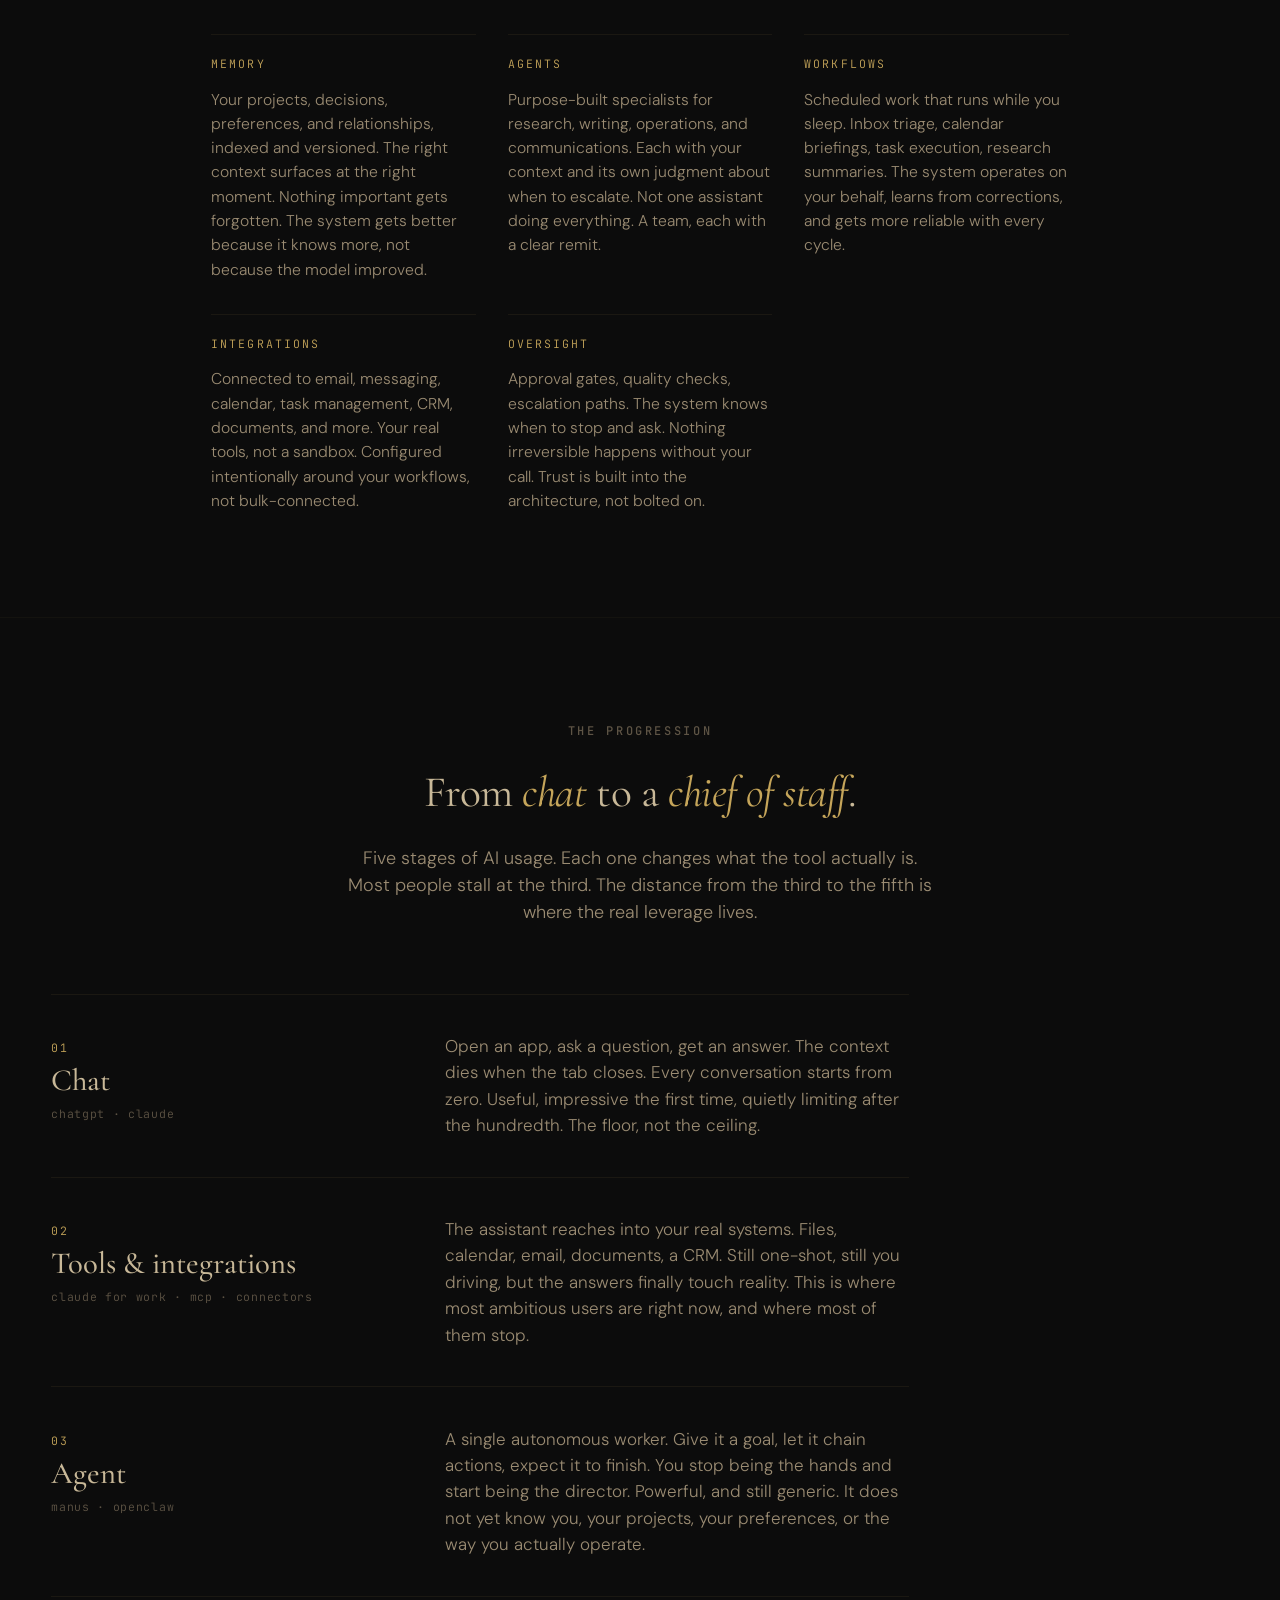
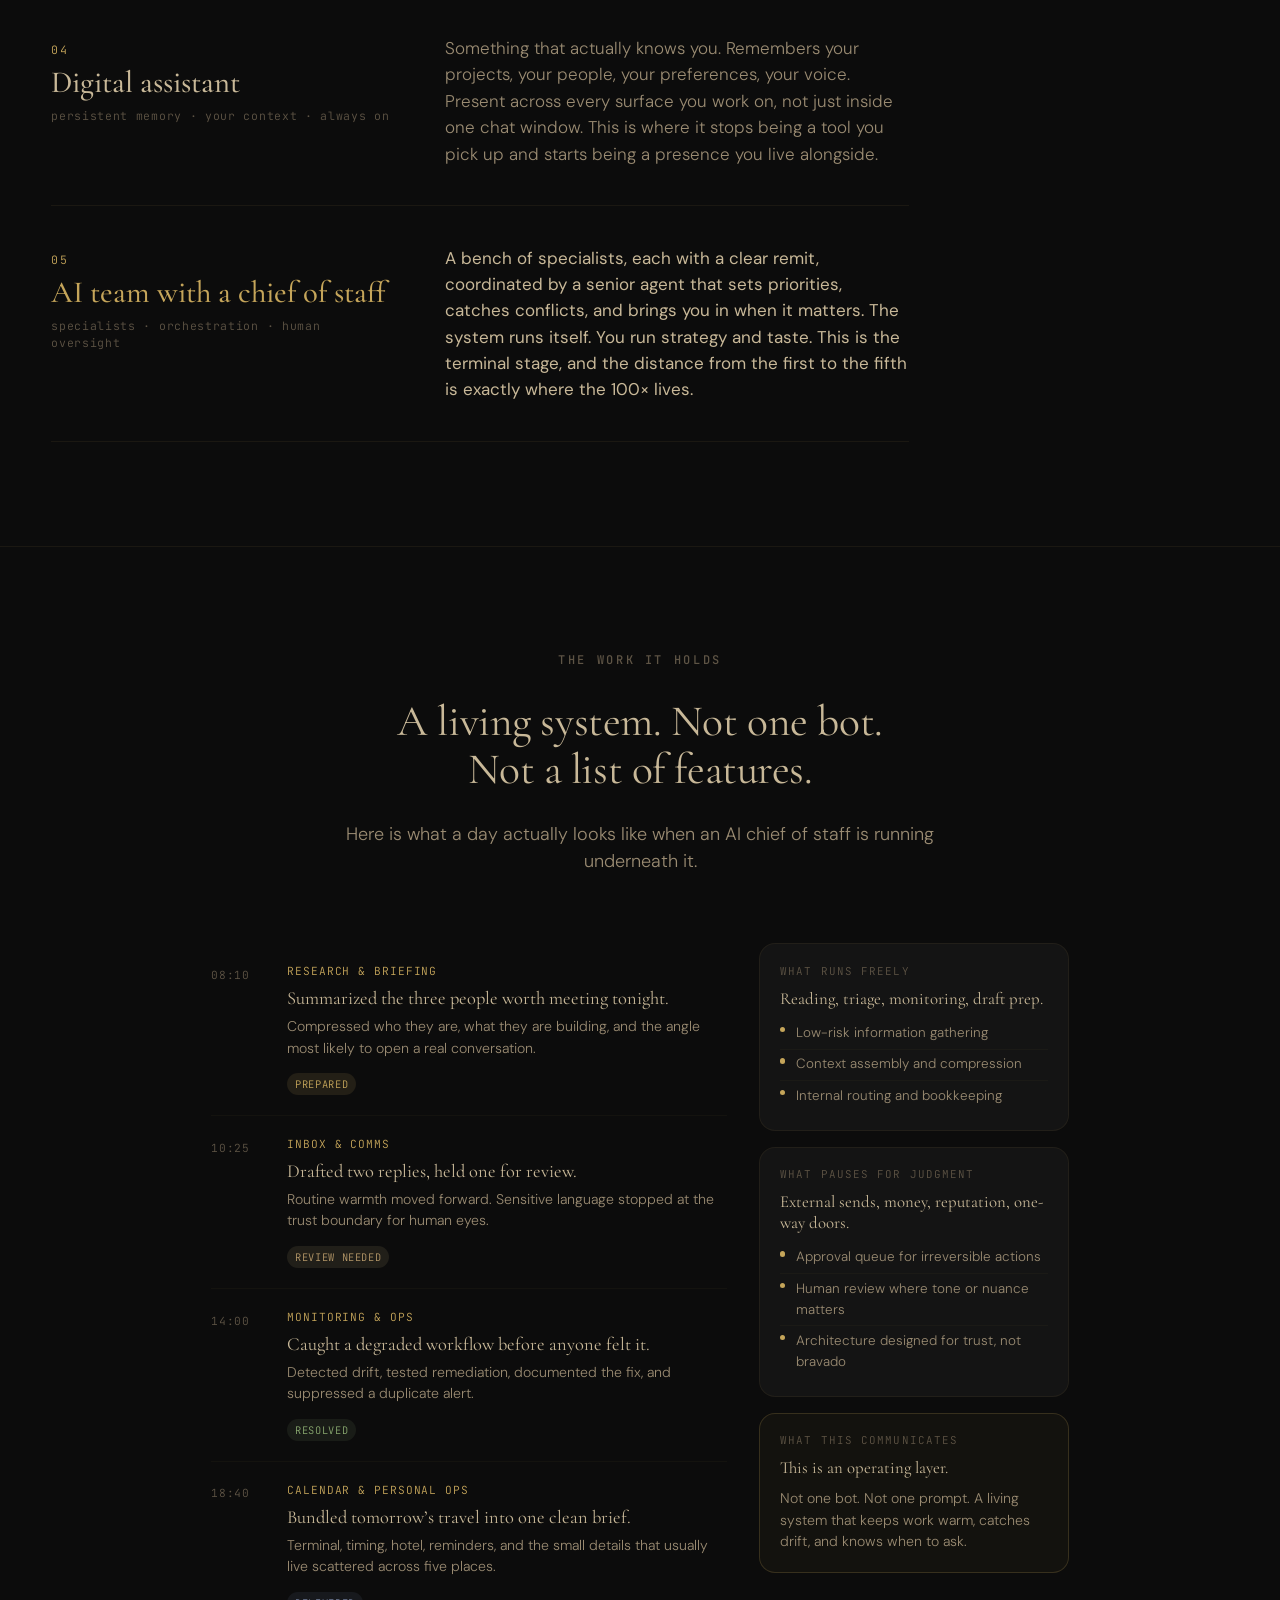
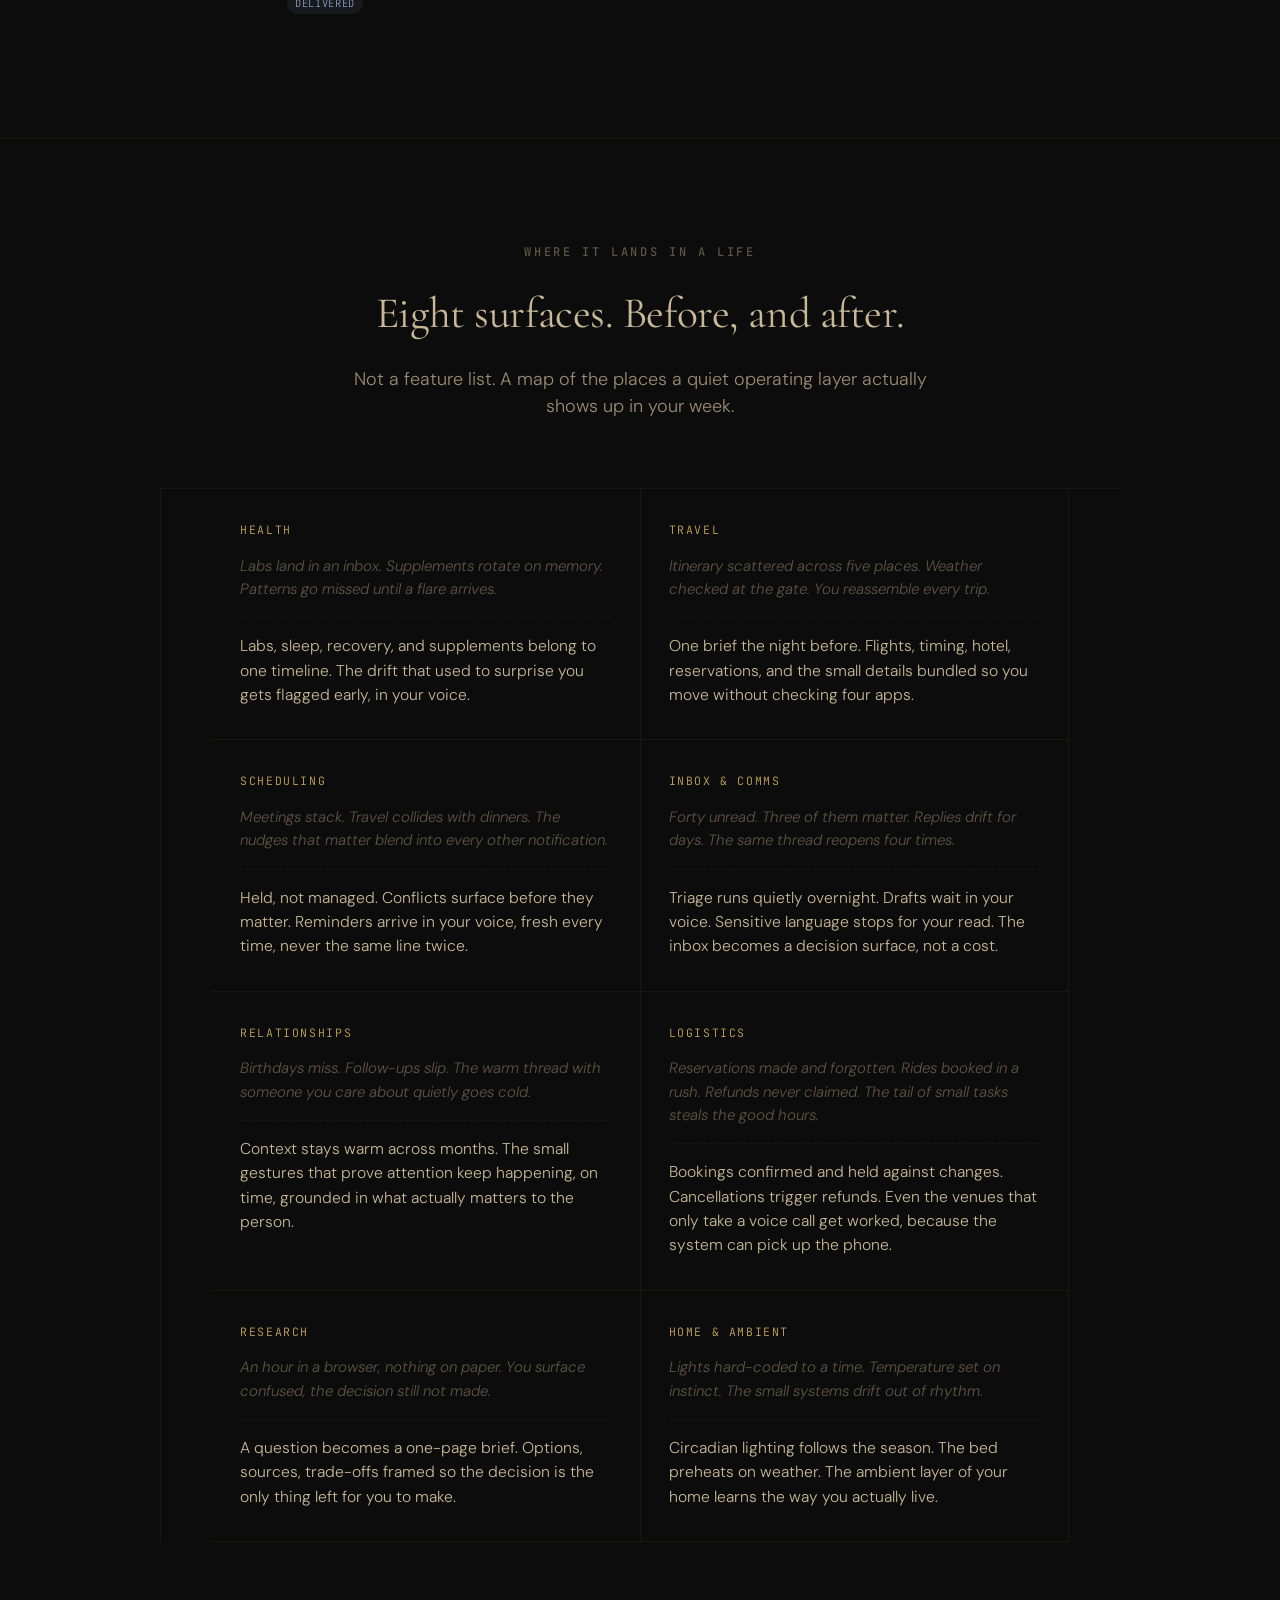
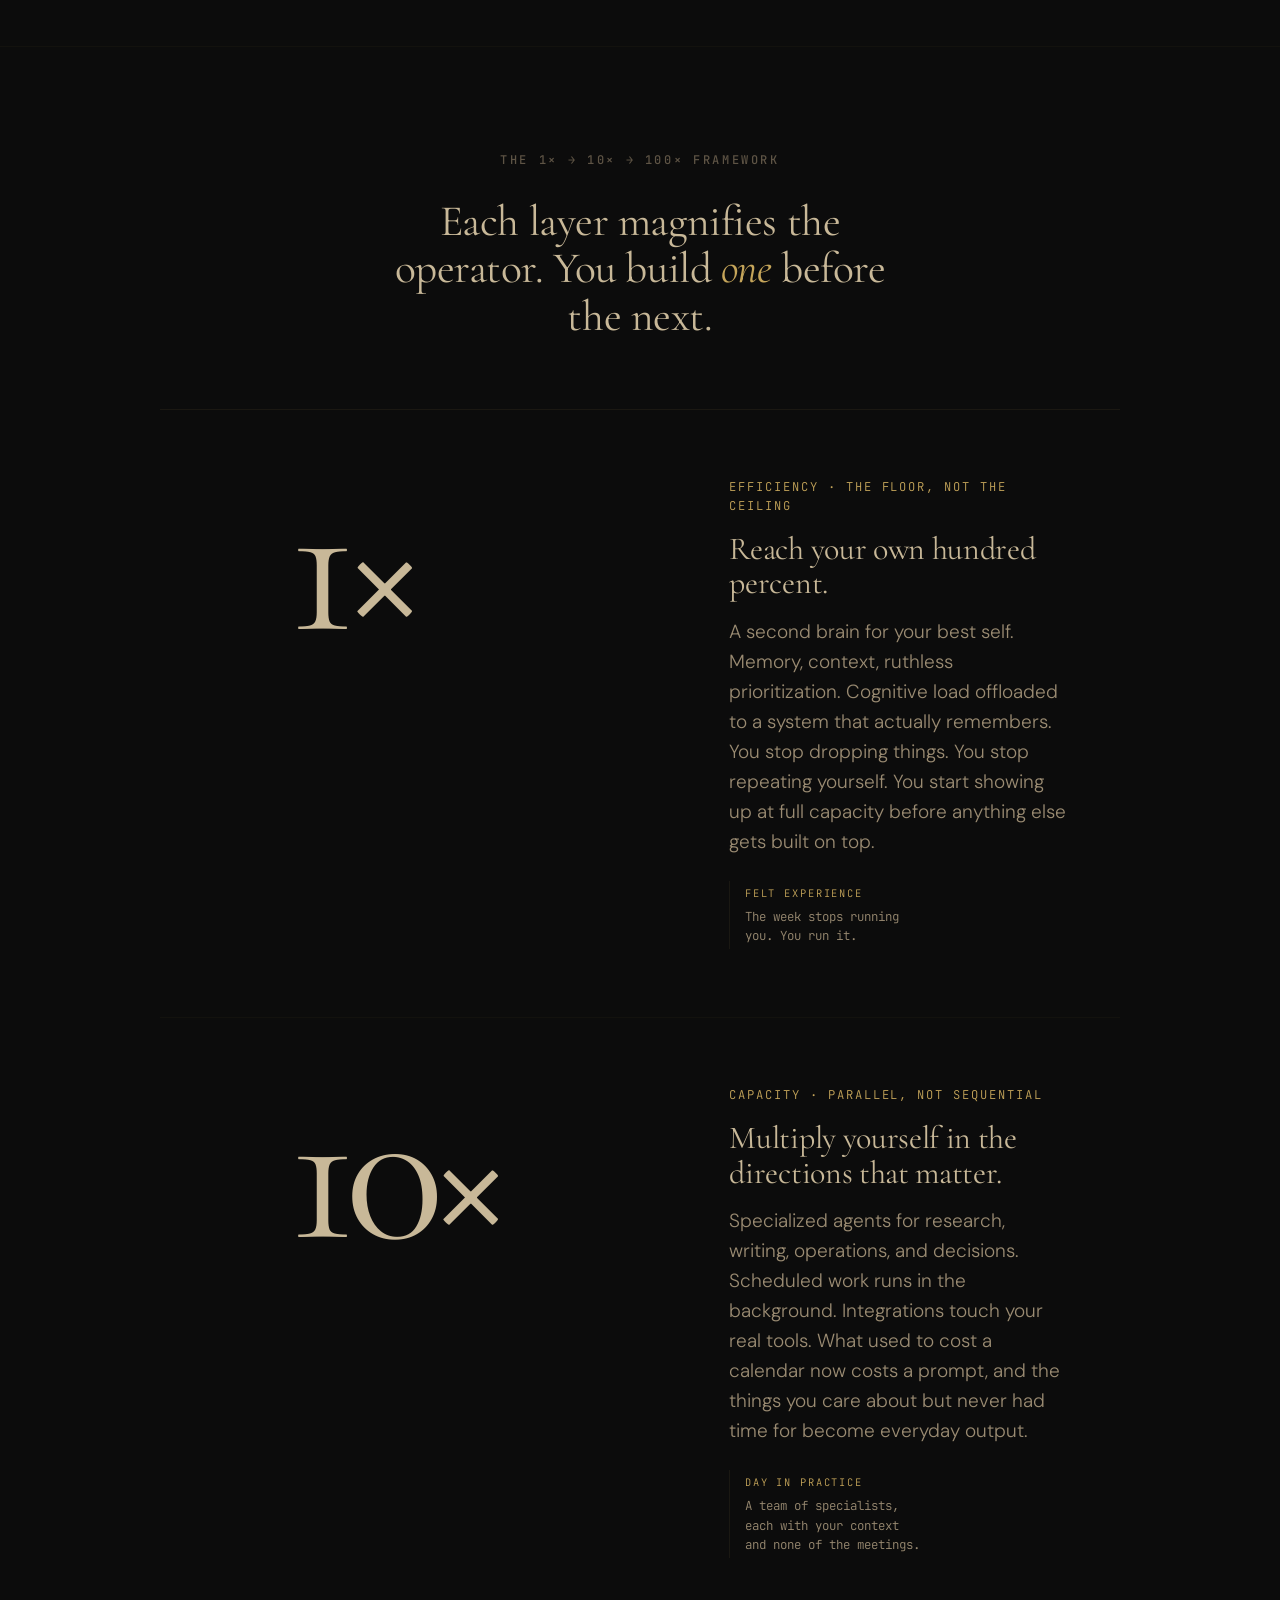
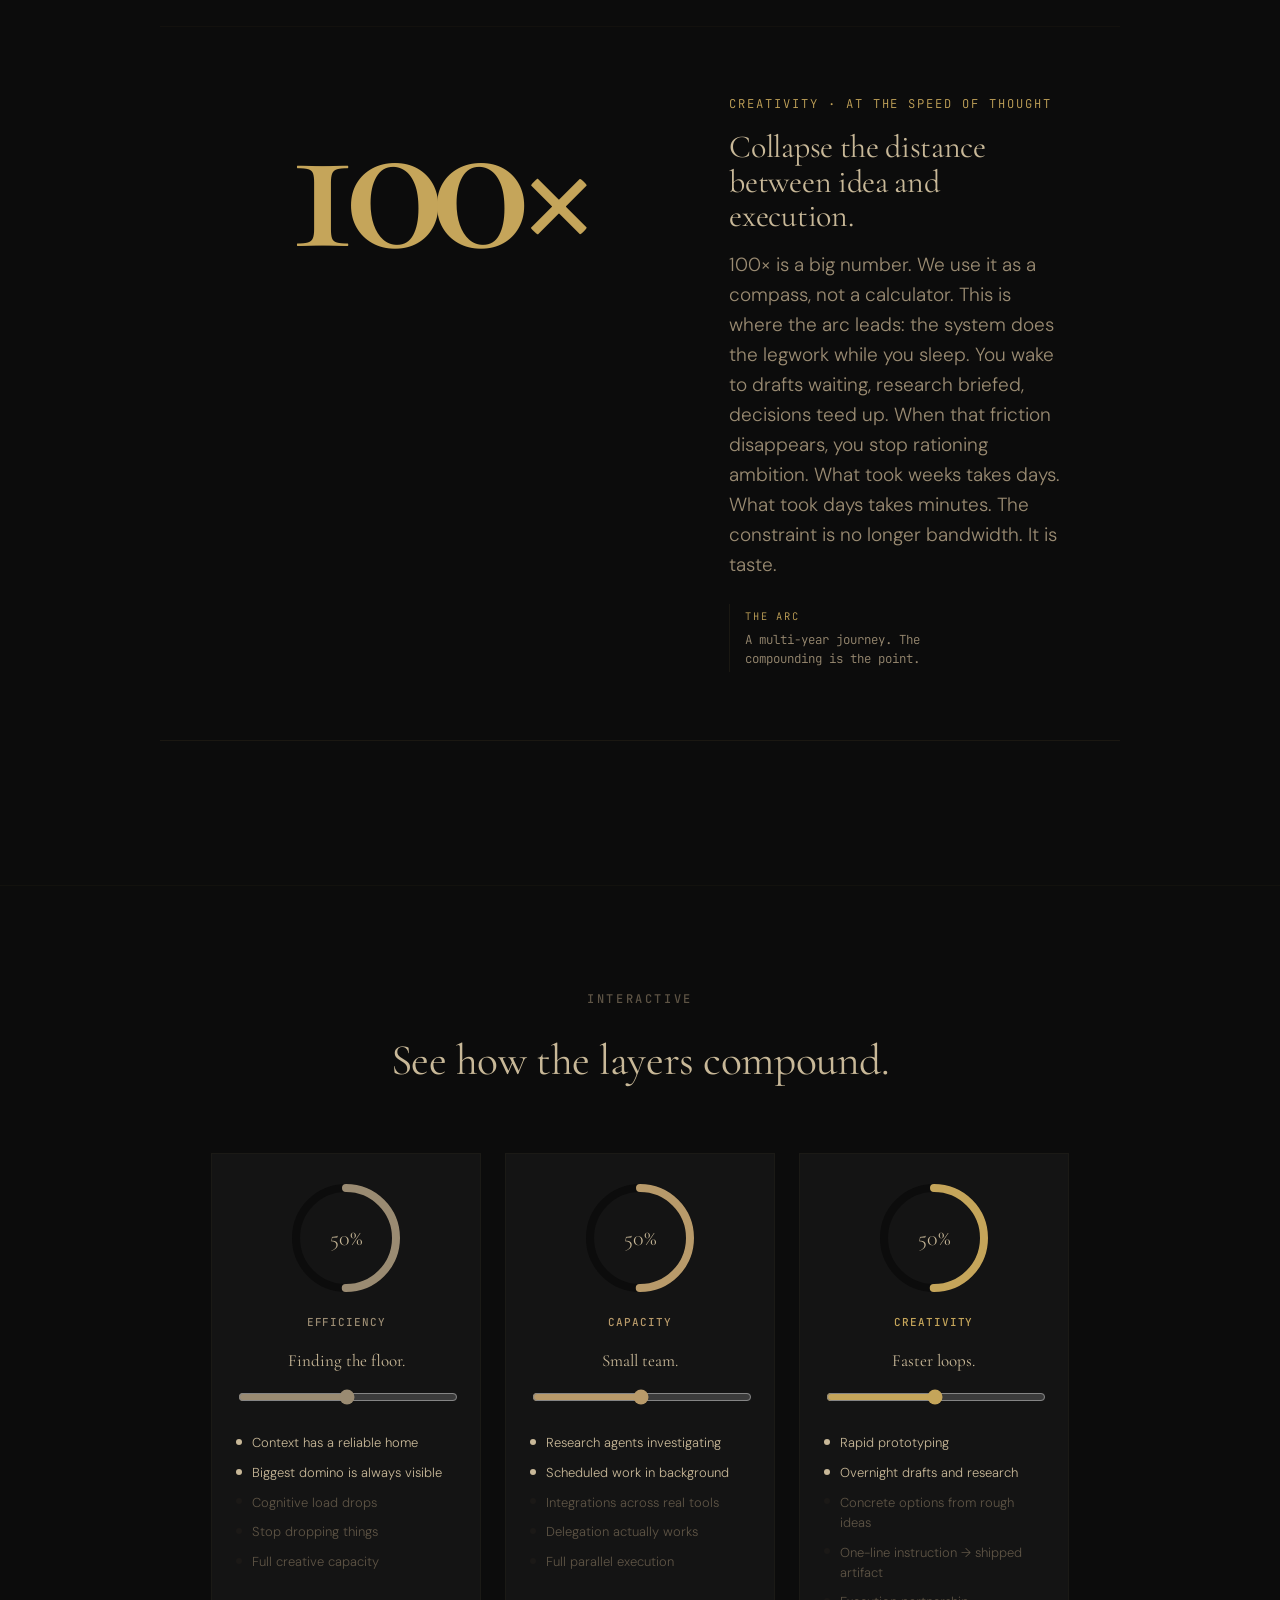
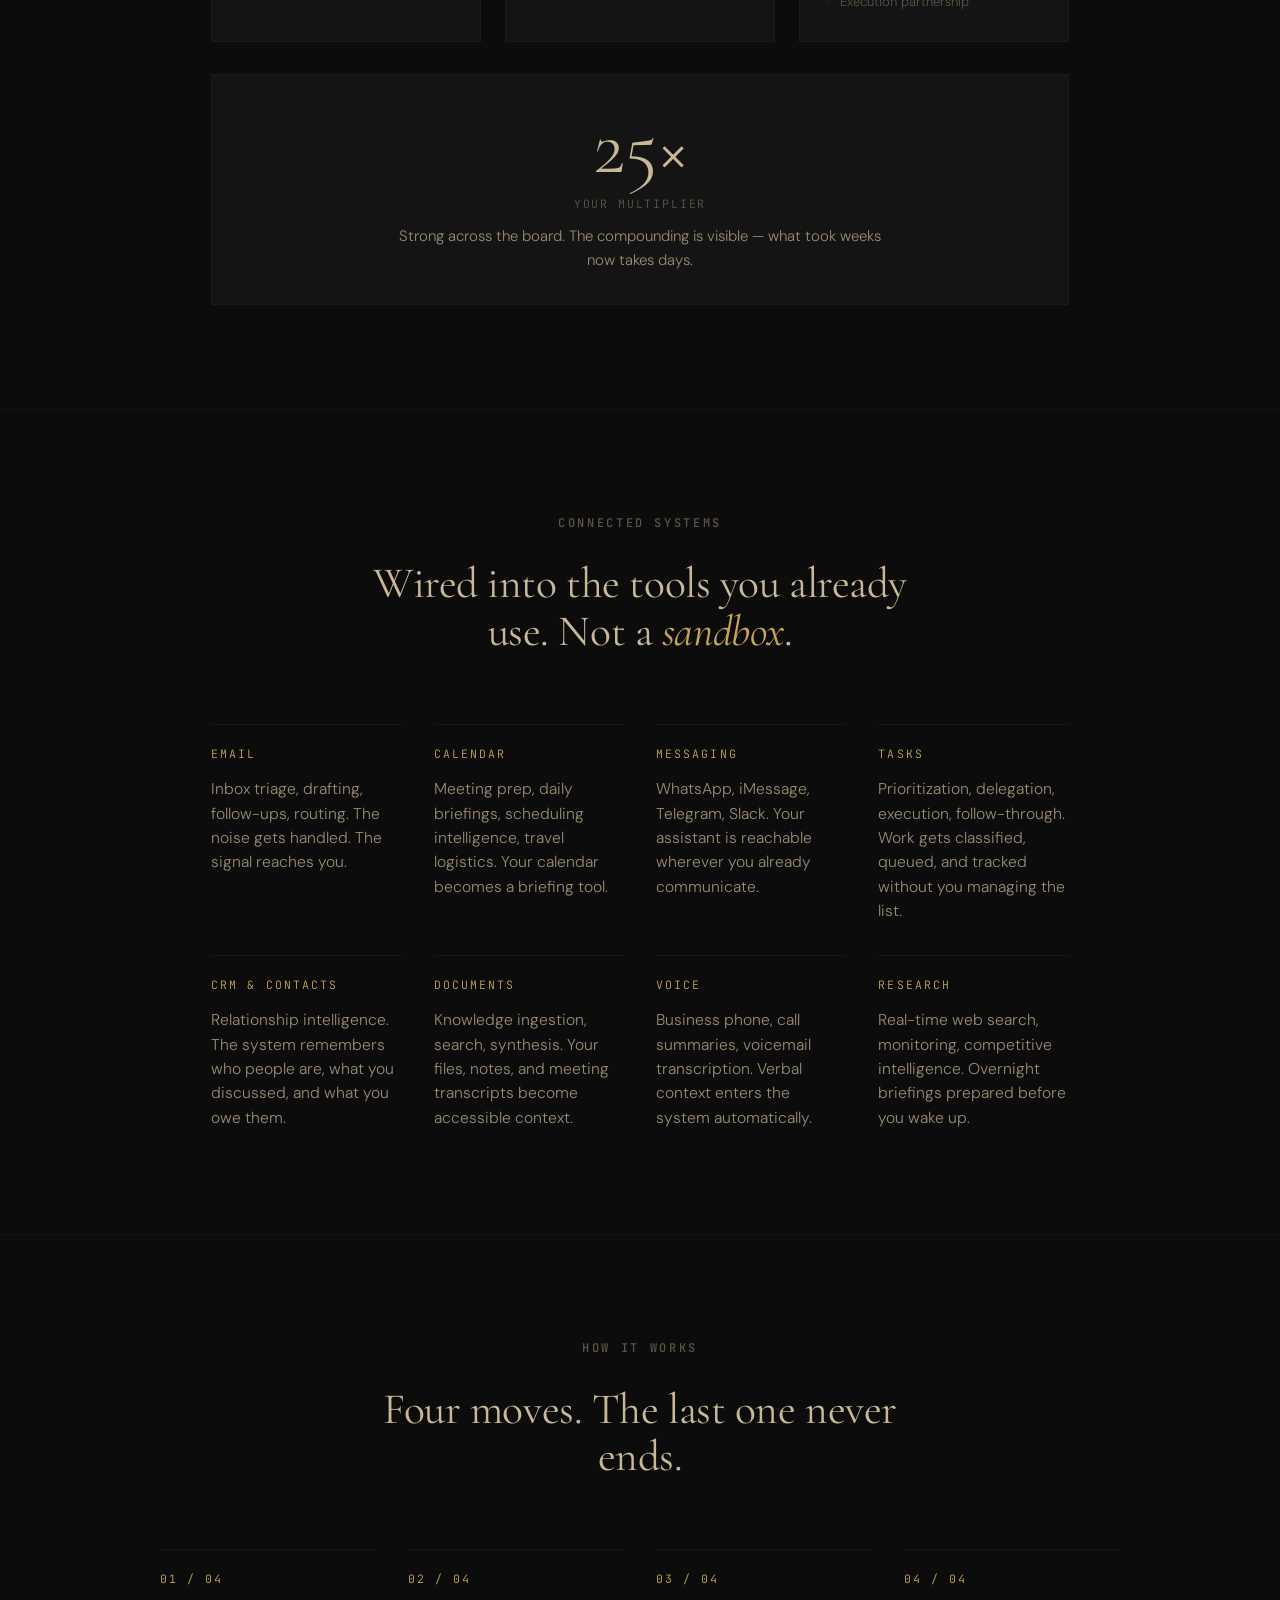
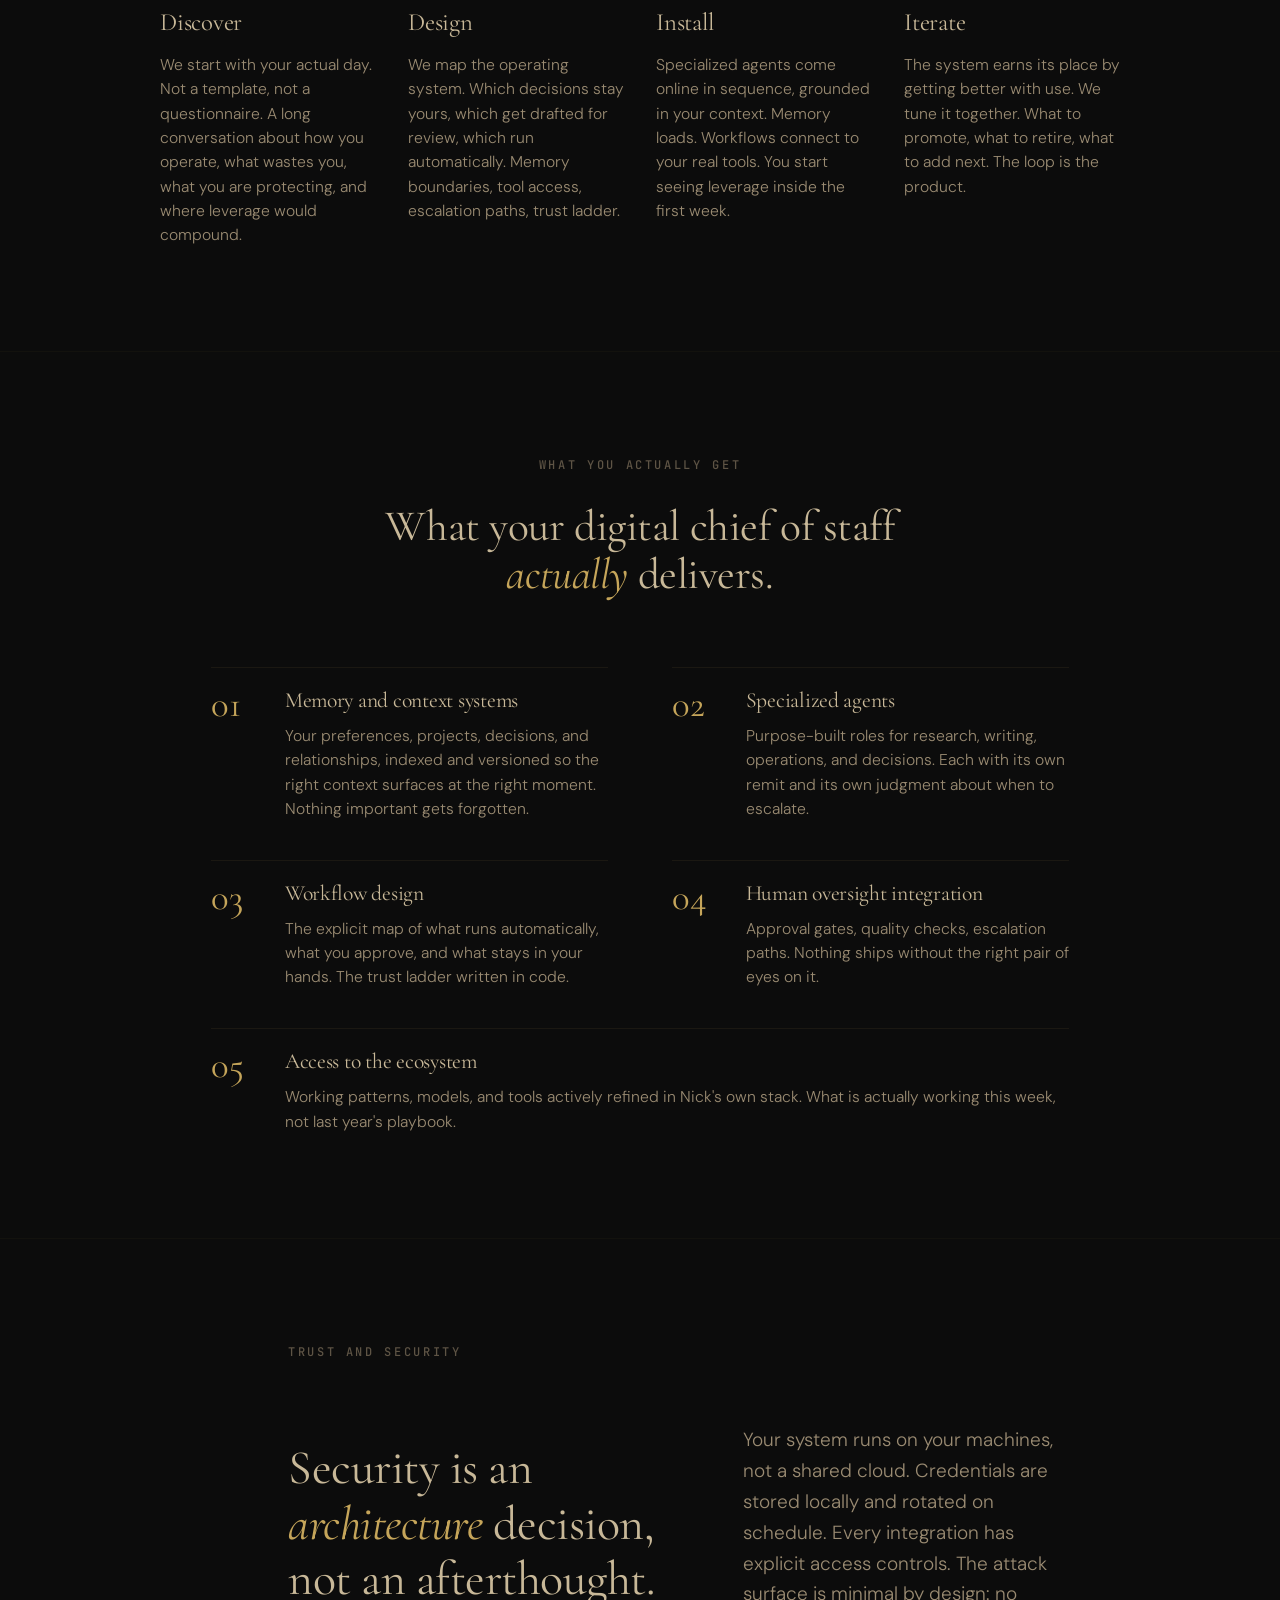
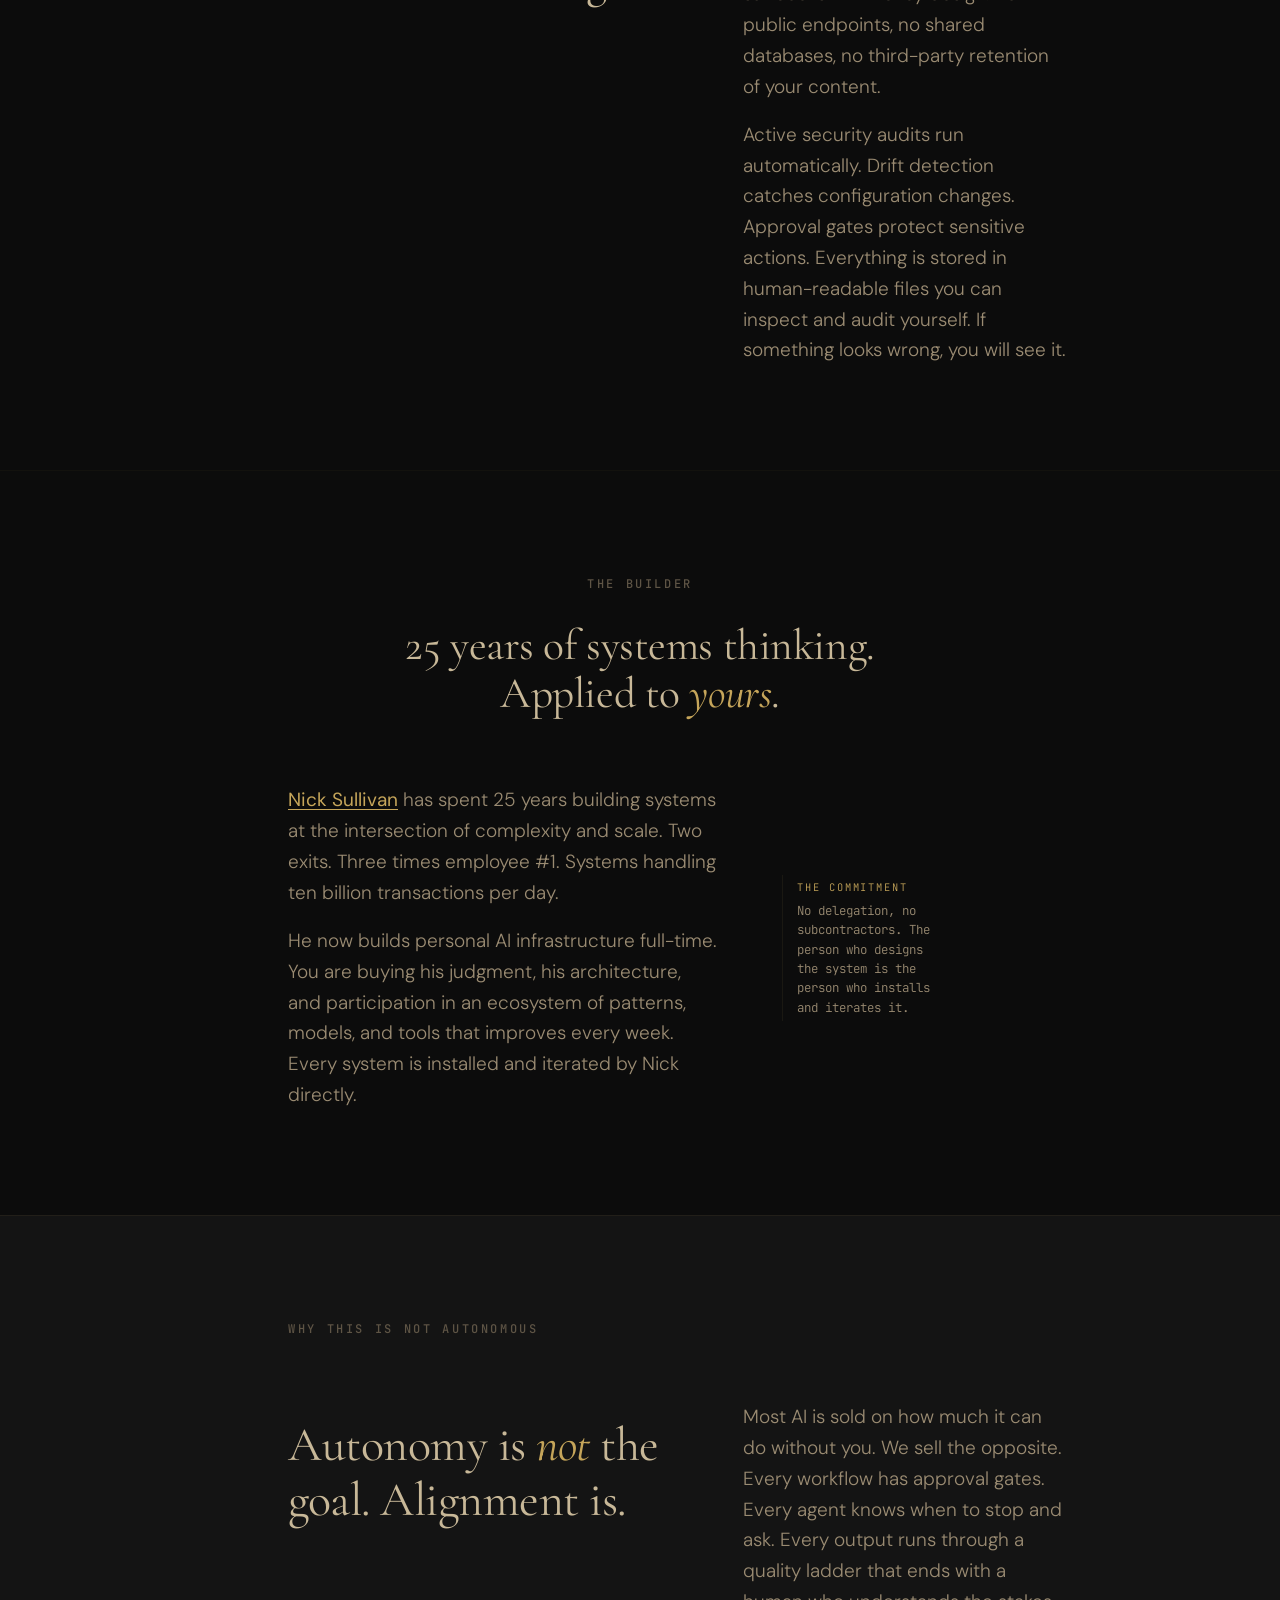
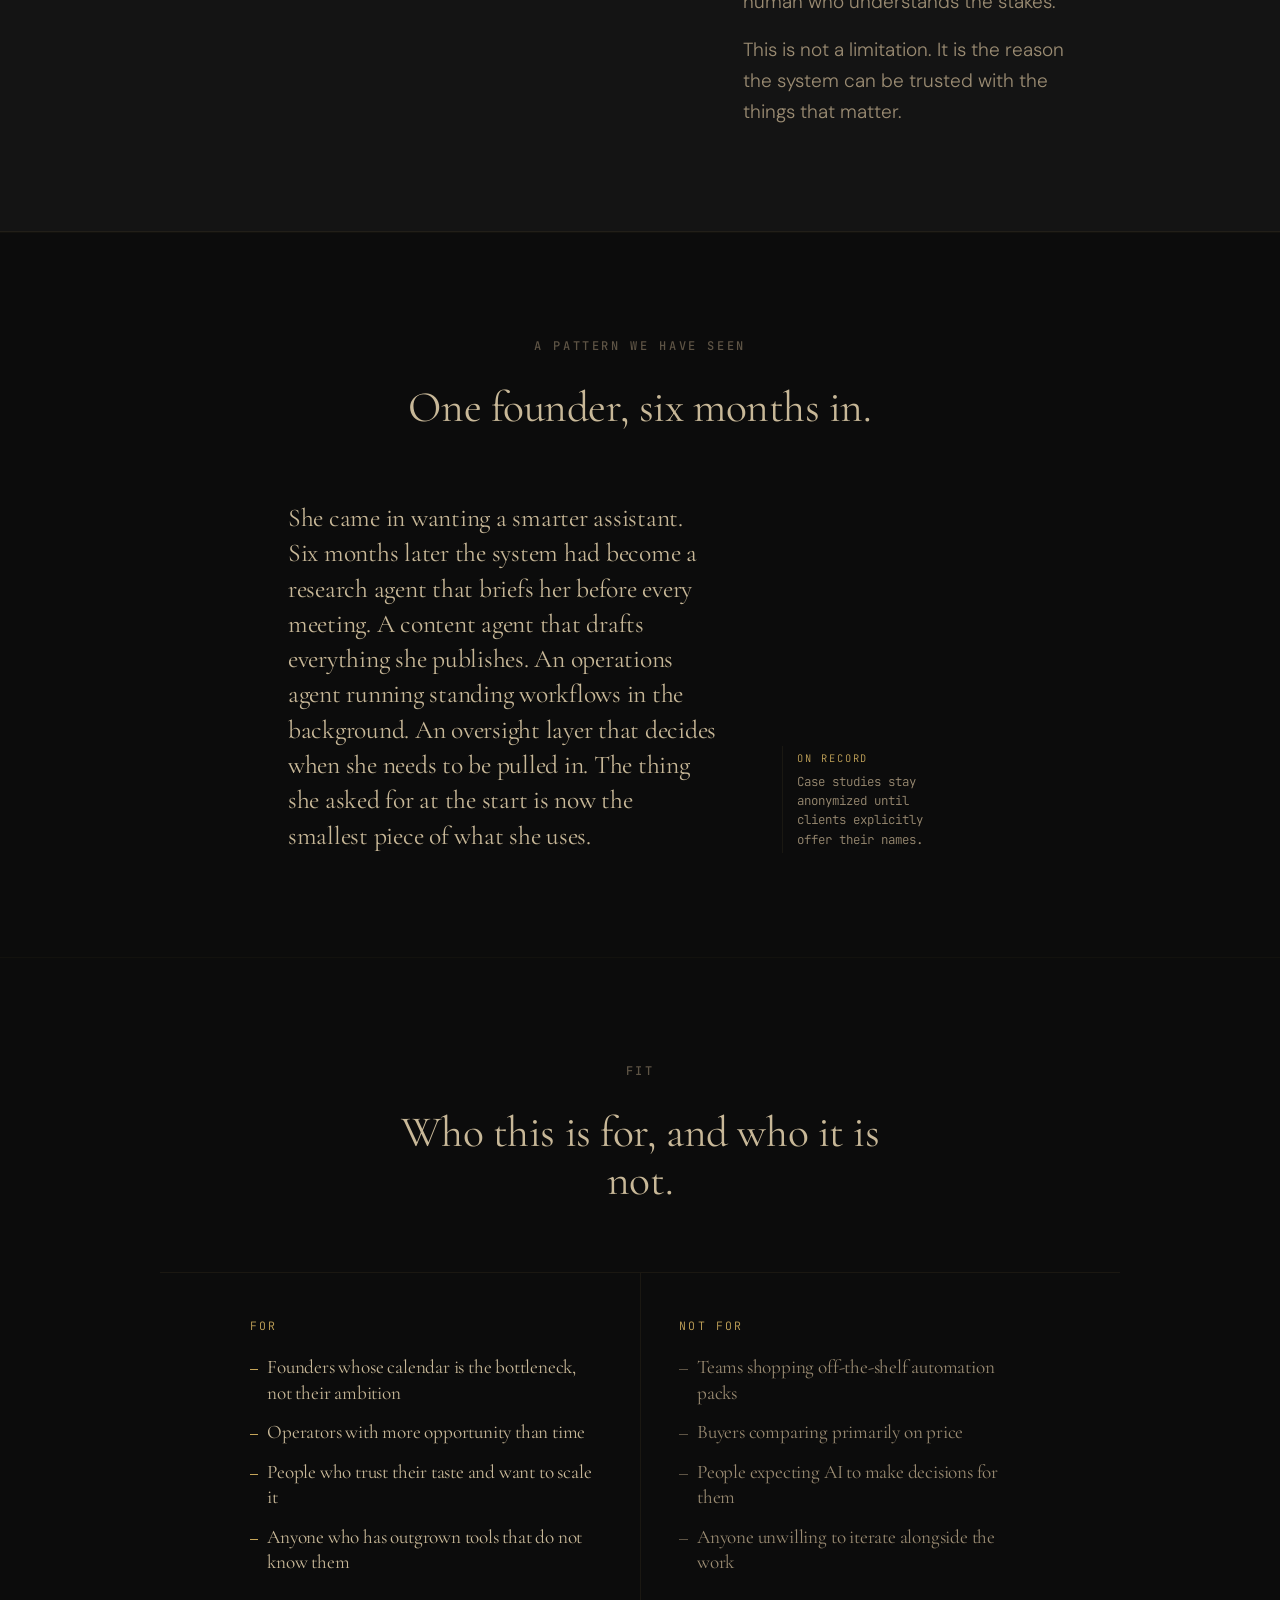
==== commit 3f278f6c: "Add 'areas of life' design lab + before/after homepage section - New /lab/life/ with 3 variants (car" ====
--- a/index.html
+++ b/index.html
@@ -453,6 +453,68 @@
         </div>
       </section>
 
+      <section class="life-surfaces" aria-labelledby="life-heading">
+        <div class="section-head">
+          <p class="eyebrow">Where it lands in a life</p>
+          <h2 id="life-heading" class="section-heading">
+            Eight surfaces. Before, and after.
+          </h2>
+          <p class="section-intro">
+            Not a feature list. A map of the places a quiet operating layer actually shows up in your week.
+          </p>
+        </div>
+
+        <div class="life-surfaces-grid">
+          <div class="life-surface">
+            <div class="life-surface-domain">Health</div>
+            <p class="life-surface-before">Labs land in an inbox. Supplements rotate on memory. Patterns go missed until a flare arrives.</p>
+            <p class="life-surface-after">Labs, sleep, recovery, and supplements belong to one timeline. The drift that used to surprise you gets flagged early, in your voice.</p>
+          </div>
+
+          <div class="life-surface">
+            <div class="life-surface-domain">Travel</div>
+            <p class="life-surface-before">Itinerary scattered across five places. Weather checked at the gate. You reassemble every trip.</p>
+            <p class="life-surface-after">One brief the night before. Flights, timing, hotel, reservations, and the small details bundled so you move without checking four apps.</p>
+          </div>
+
+          <div class="life-surface">
+            <div class="life-surface-domain">Scheduling</div>
+            <p class="life-surface-before">Meetings stack. Travel collides with dinners. The nudges that matter blend into every other notification.</p>
+            <p class="life-surface-after">Held, not managed. Conflicts surface before they matter. Reminders arrive in your voice, fresh every time, never the same line twice.</p>
+          </div>
+
+          <div class="life-surface">
+            <div class="life-surface-domain">Inbox &amp; comms</div>
+            <p class="life-surface-before">Forty unread. Three of them matter. Replies drift for days. The same thread reopens four times.</p>
+            <p class="life-surface-after">Triage runs quietly overnight. Drafts wait in your voice. Sensitive language stops for your read. The inbox becomes a decision surface, not a cost.</p>
+          </div>
+
+          <div class="life-surface">
+            <div class="life-surface-domain">Relationships</div>
+            <p class="life-surface-before">Birthdays miss. Follow-ups slip. The warm thread with someone you care about quietly goes cold.</p>
+            <p class="life-surface-after">Context stays warm across months. The small gestures that prove attention keep happening, on time, grounded in what actually matters to the person.</p>
+          </div>
+
+          <div class="life-surface">
+            <div class="life-surface-domain">Logistics</div>
+            <p class="life-surface-before">Reservations made and forgotten. Rides booked in a rush. Refunds never claimed. The tail of small tasks steals the good hours.</p>
+            <p class="life-surface-after">Bookings confirmed and held against changes. Cancellations trigger refunds. Even the venues that only take a voice call get worked, because the system can pick up the phone.</p>
+          </div>
+
+          <div class="life-surface">
+            <div class="life-surface-domain">Research</div>
+            <p class="life-surface-before">An hour in a browser, nothing on paper. You surface confused, the decision still not made.</p>
+            <p class="life-surface-after">A question becomes a one-page brief. Options, sources, trade-offs framed so the decision is the only thing left for you to make.</p>
+          </div>
+
+          <div class="life-surface">
+            <div class="life-surface-domain">Home &amp; ambient</div>
+            <p class="life-surface-before">Lights hard-coded to a time. Temperature set on instinct. The small systems drift out of rhythm.</p>
+            <p class="life-surface-after">Circadian lighting follows the season. The bed preheats on weather. The ambient layer of your home learns the way you actually live.</p>
+          </div>
+        </div>
+      </section>
+
       <section class="ladder" aria-labelledby="ladder-heading">
         <div class="section-head">
           <p class="eyebrow">The 1× → 10× → 100× framework</p>
--- a/assets/css/styles.css
+++ b/assets/css/styles.css
@@ -1461,3 +1461,64 @@
     position: static;
   }
 }
+
+/* Life surfaces section -------------------------------------------------- */
+.life-surfaces {
+  padding-block: var(--space-6);
+  border-top: 1px solid var(--rule);
+}
+
+.life-surfaces-grid {
+  max-width: var(--page-max);
+  margin-inline: auto;
+  padding-inline: var(--page-gutter);
+  display: grid;
+  grid-template-columns: repeat(2, 1fr);
+  gap: 0;
+  border-top: 1px solid var(--rule);
+  border-left: 1px solid var(--rule);
+}
+
+.life-surface {
+  padding: 2rem 1.75rem;
+  border-right: 1px solid var(--rule);
+  border-bottom: 1px solid var(--rule);
+  background: var(--paper);
+  transition: background 220ms ease;
+}
+
+.life-surface:hover {
+  background: var(--paper-soft);
+}
+
+.life-surface-domain {
+  font-family: var(--mono);
+  font-size: 0.72rem;
+  letter-spacing: 0.14em;
+  text-transform: uppercase;
+  color: var(--accent);
+  margin-bottom: 1rem;
+}
+
+.life-surface-before {
+  color: var(--ink-faint);
+  font-size: 0.94rem;
+  line-height: 1.55;
+  margin: 0 0 1rem;
+  padding-bottom: 1rem;
+  border-bottom: 1px dashed var(--rule);
+  font-style: italic;
+}
+
+.life-surface-after {
+  color: var(--ink);
+  font-size: 0.98rem;
+  line-height: 1.55;
+  margin: 0;
+}
+
+@media (max-width: 720px) {
+  .life-surfaces-grid {
+    grid-template-columns: 1fr;
+  }
+}
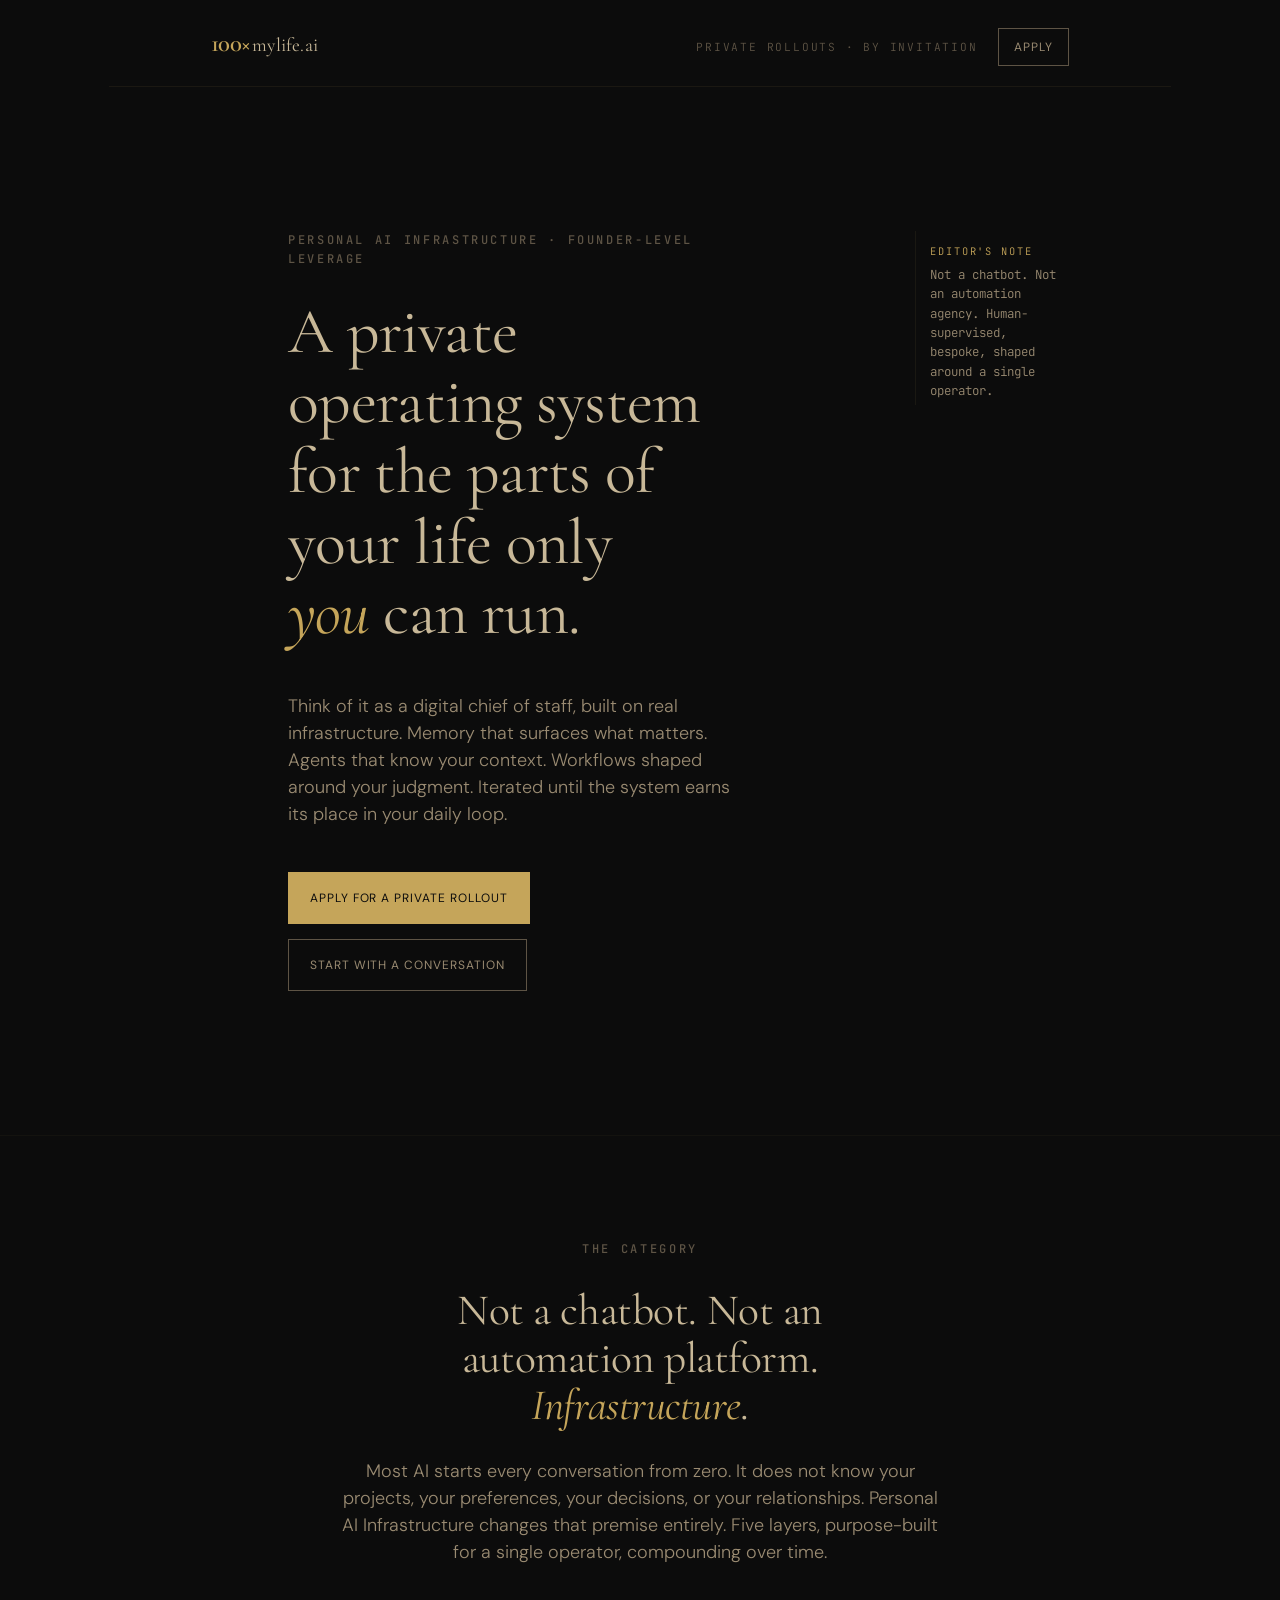
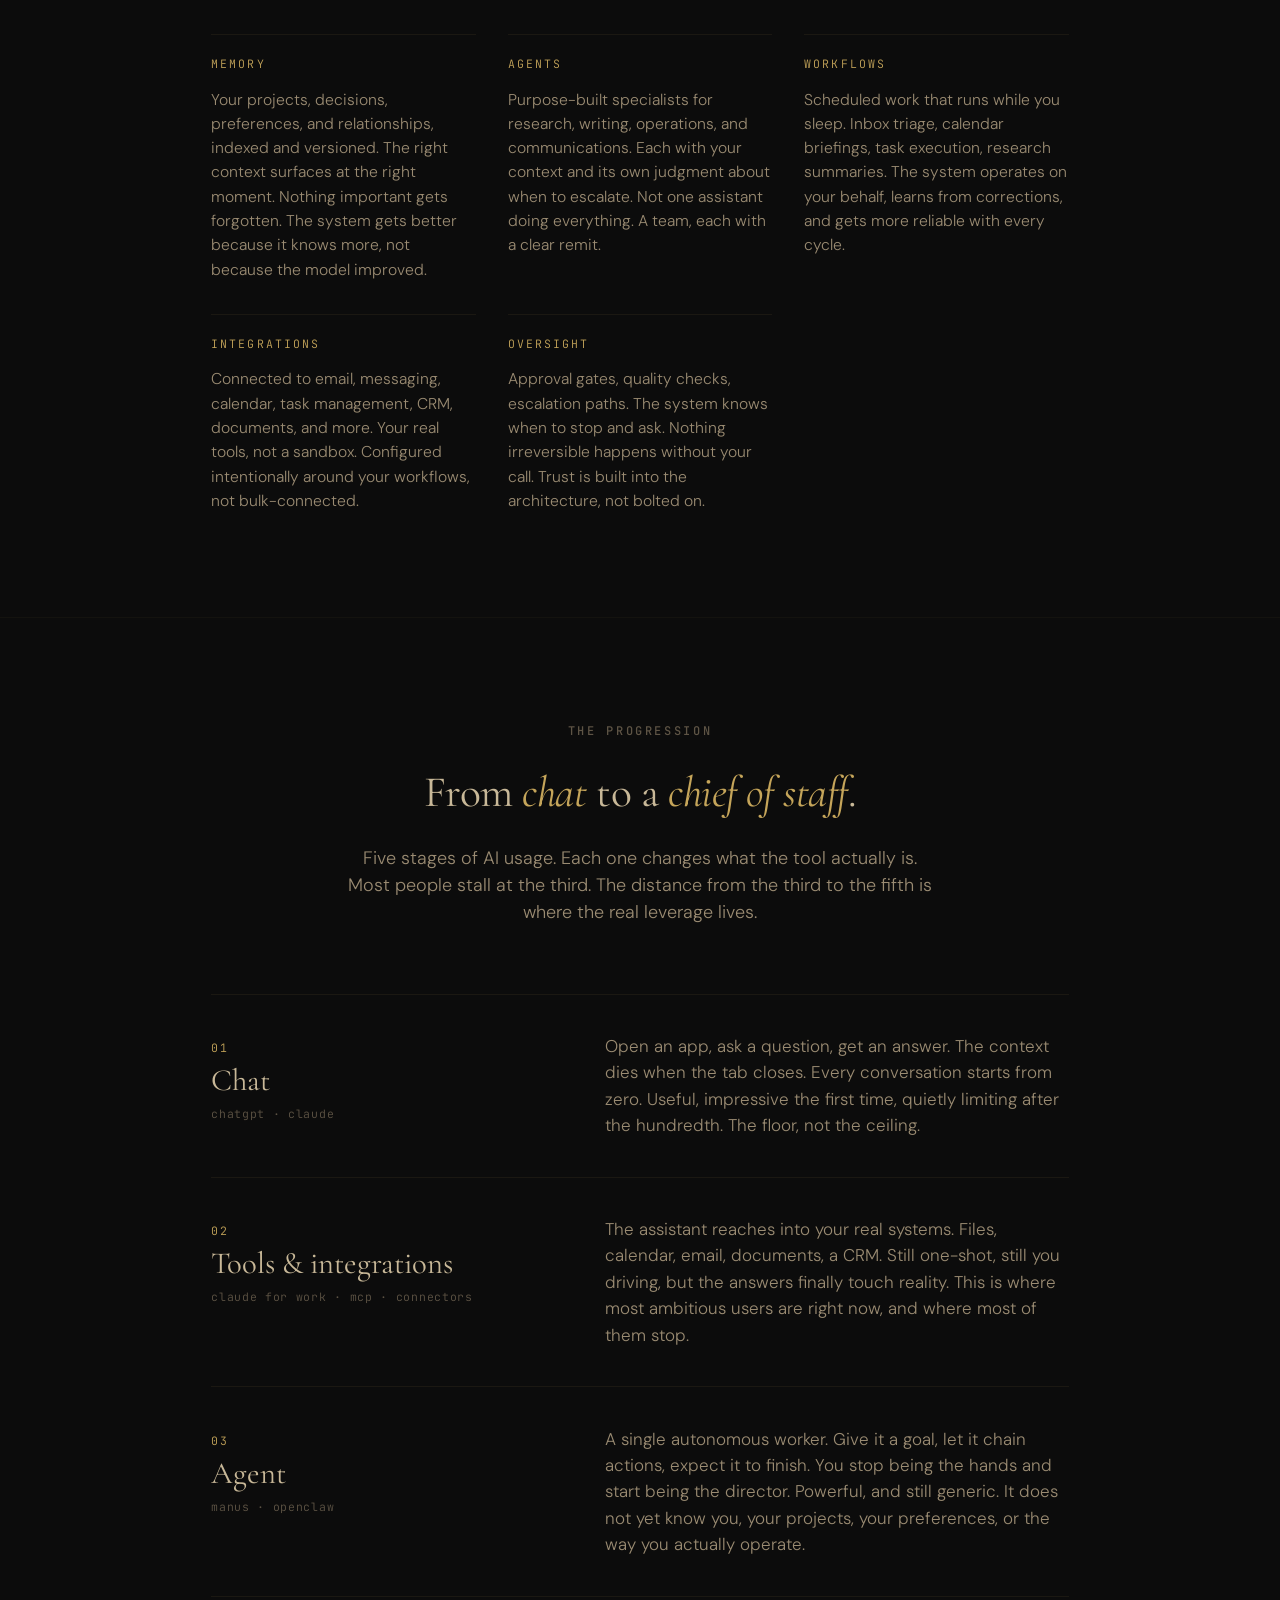
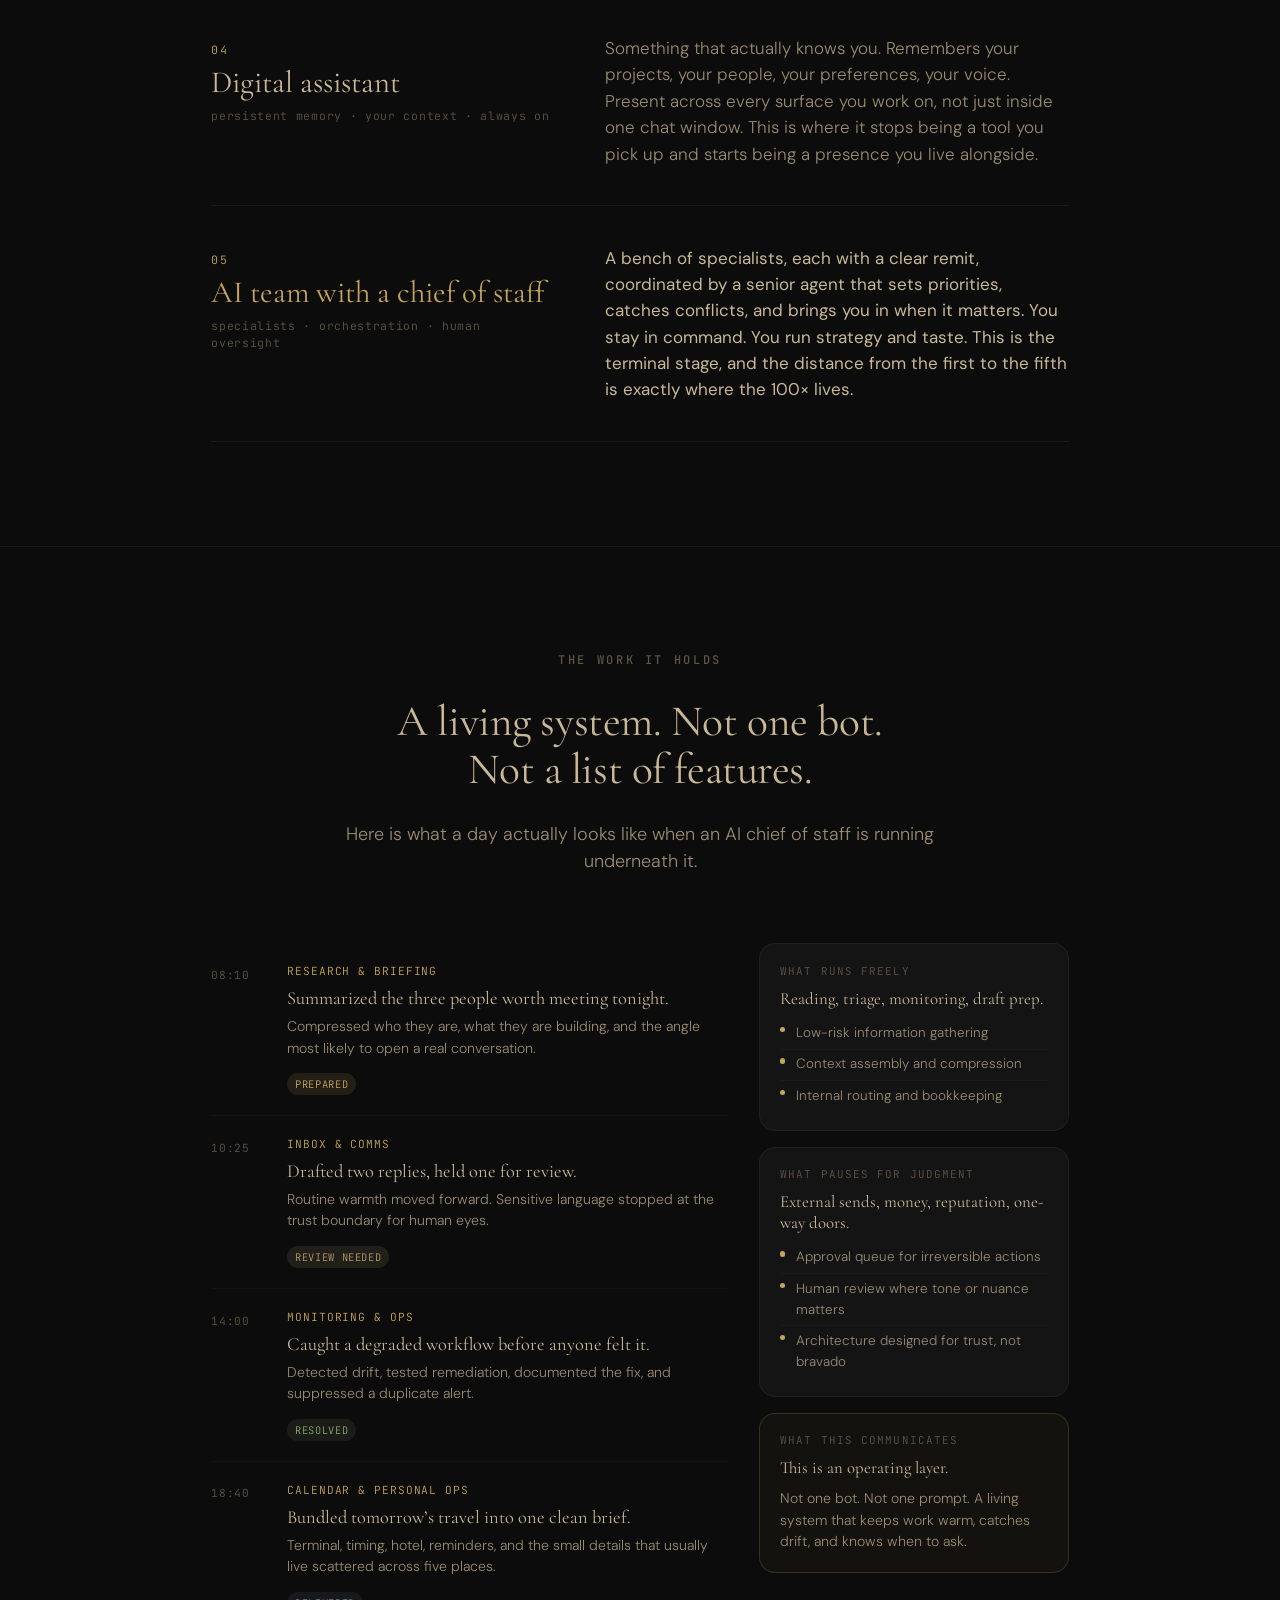
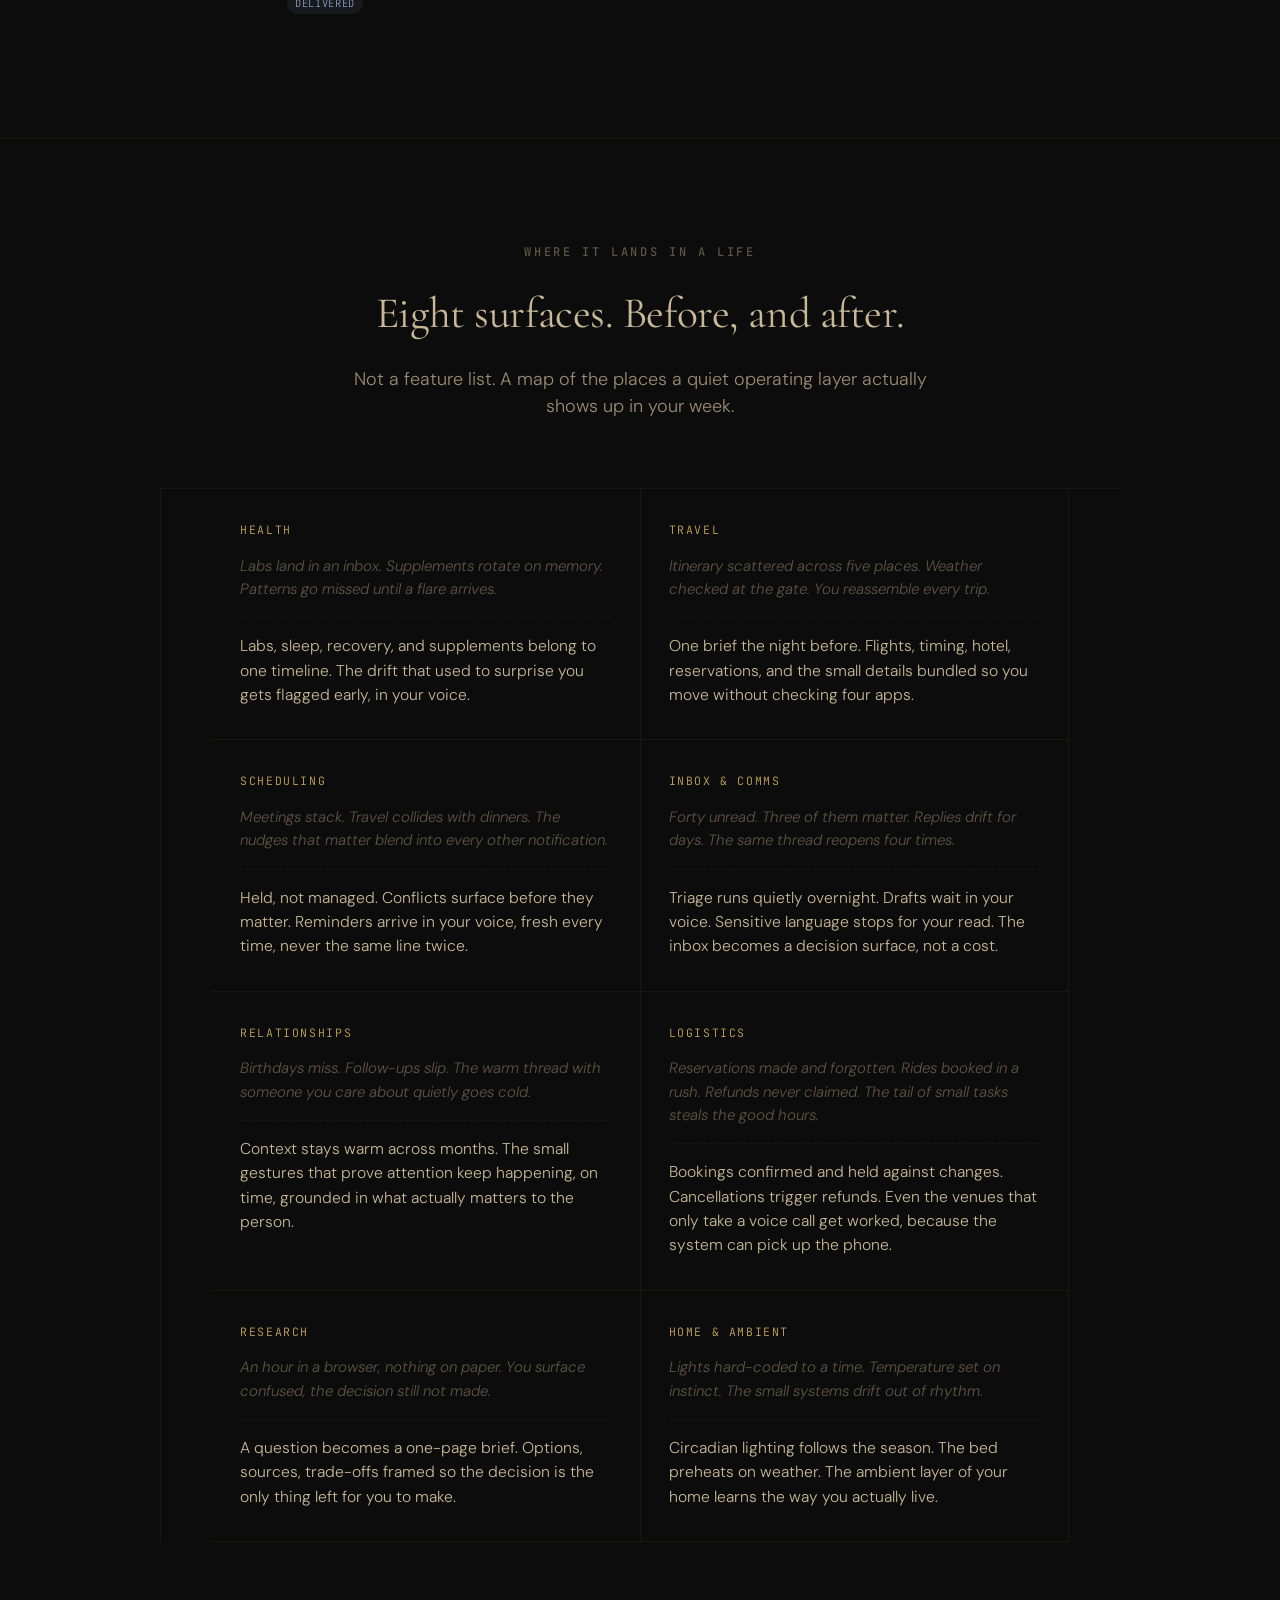
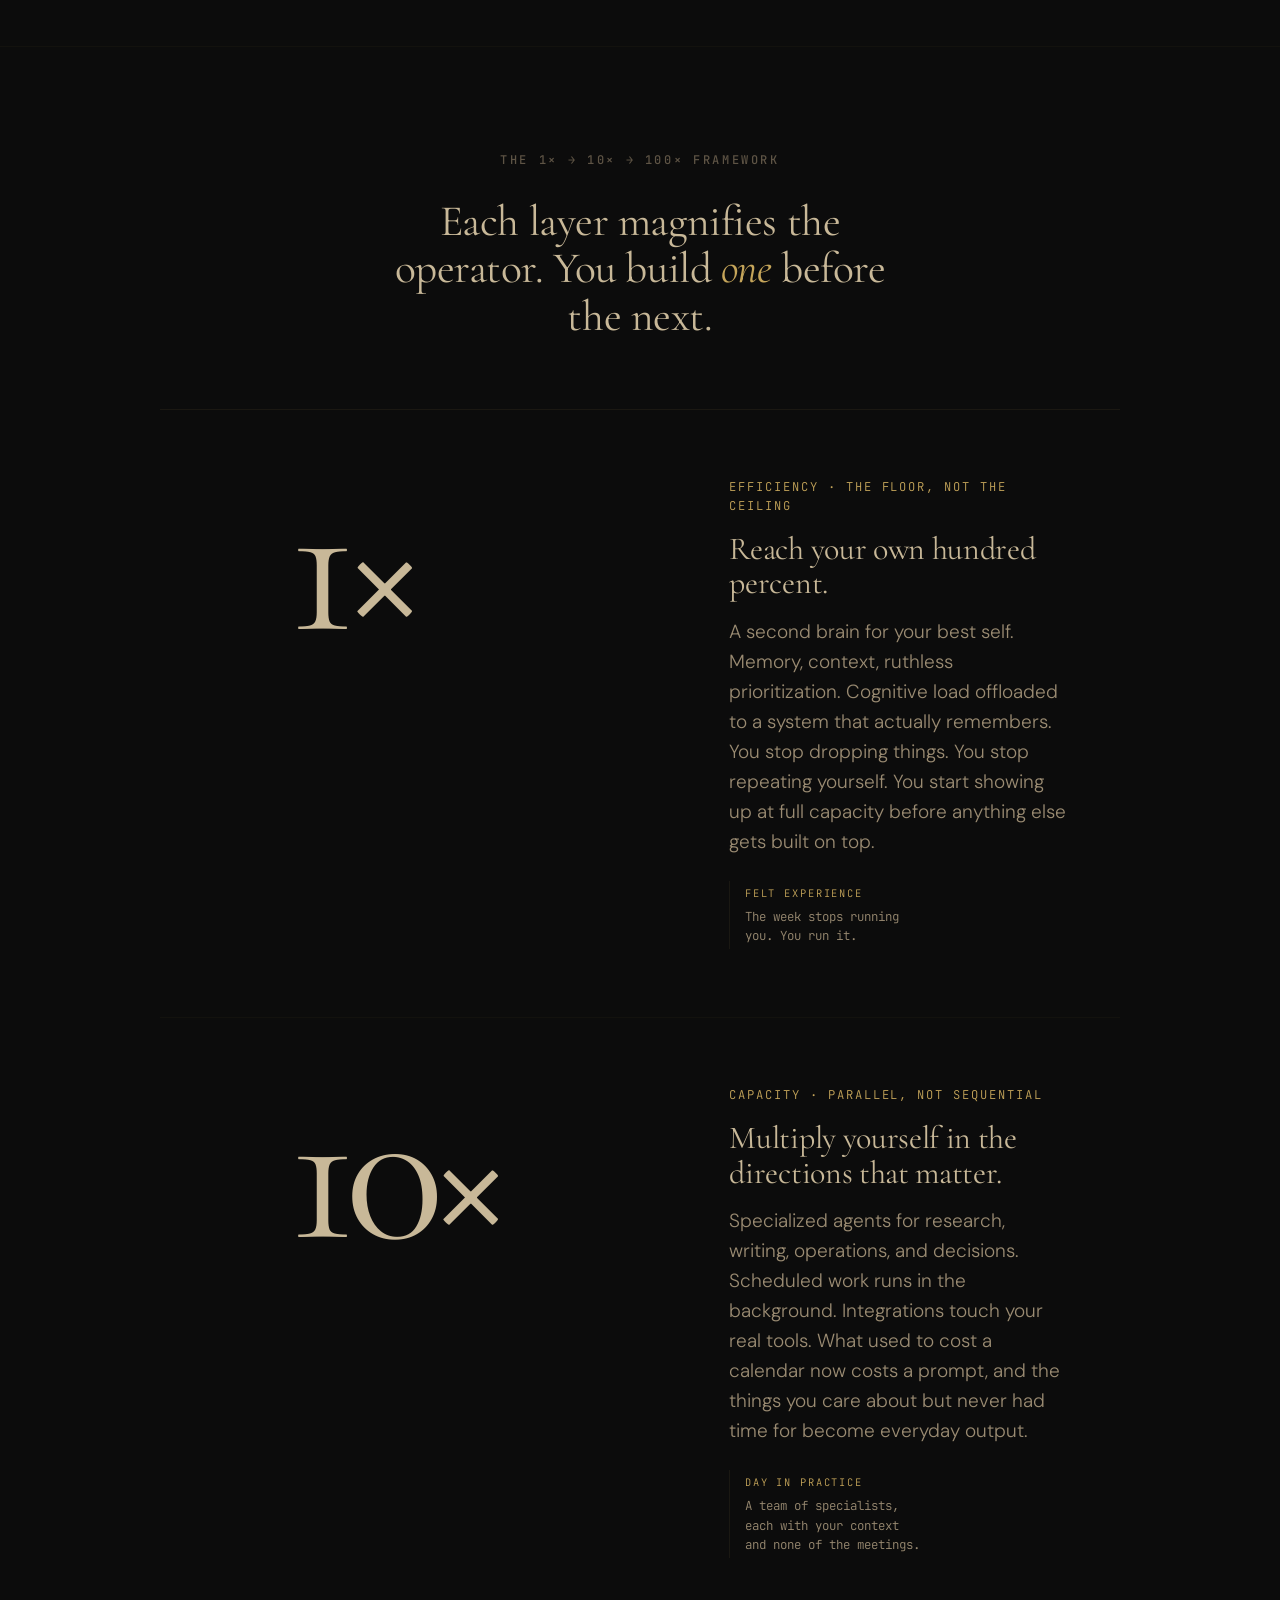
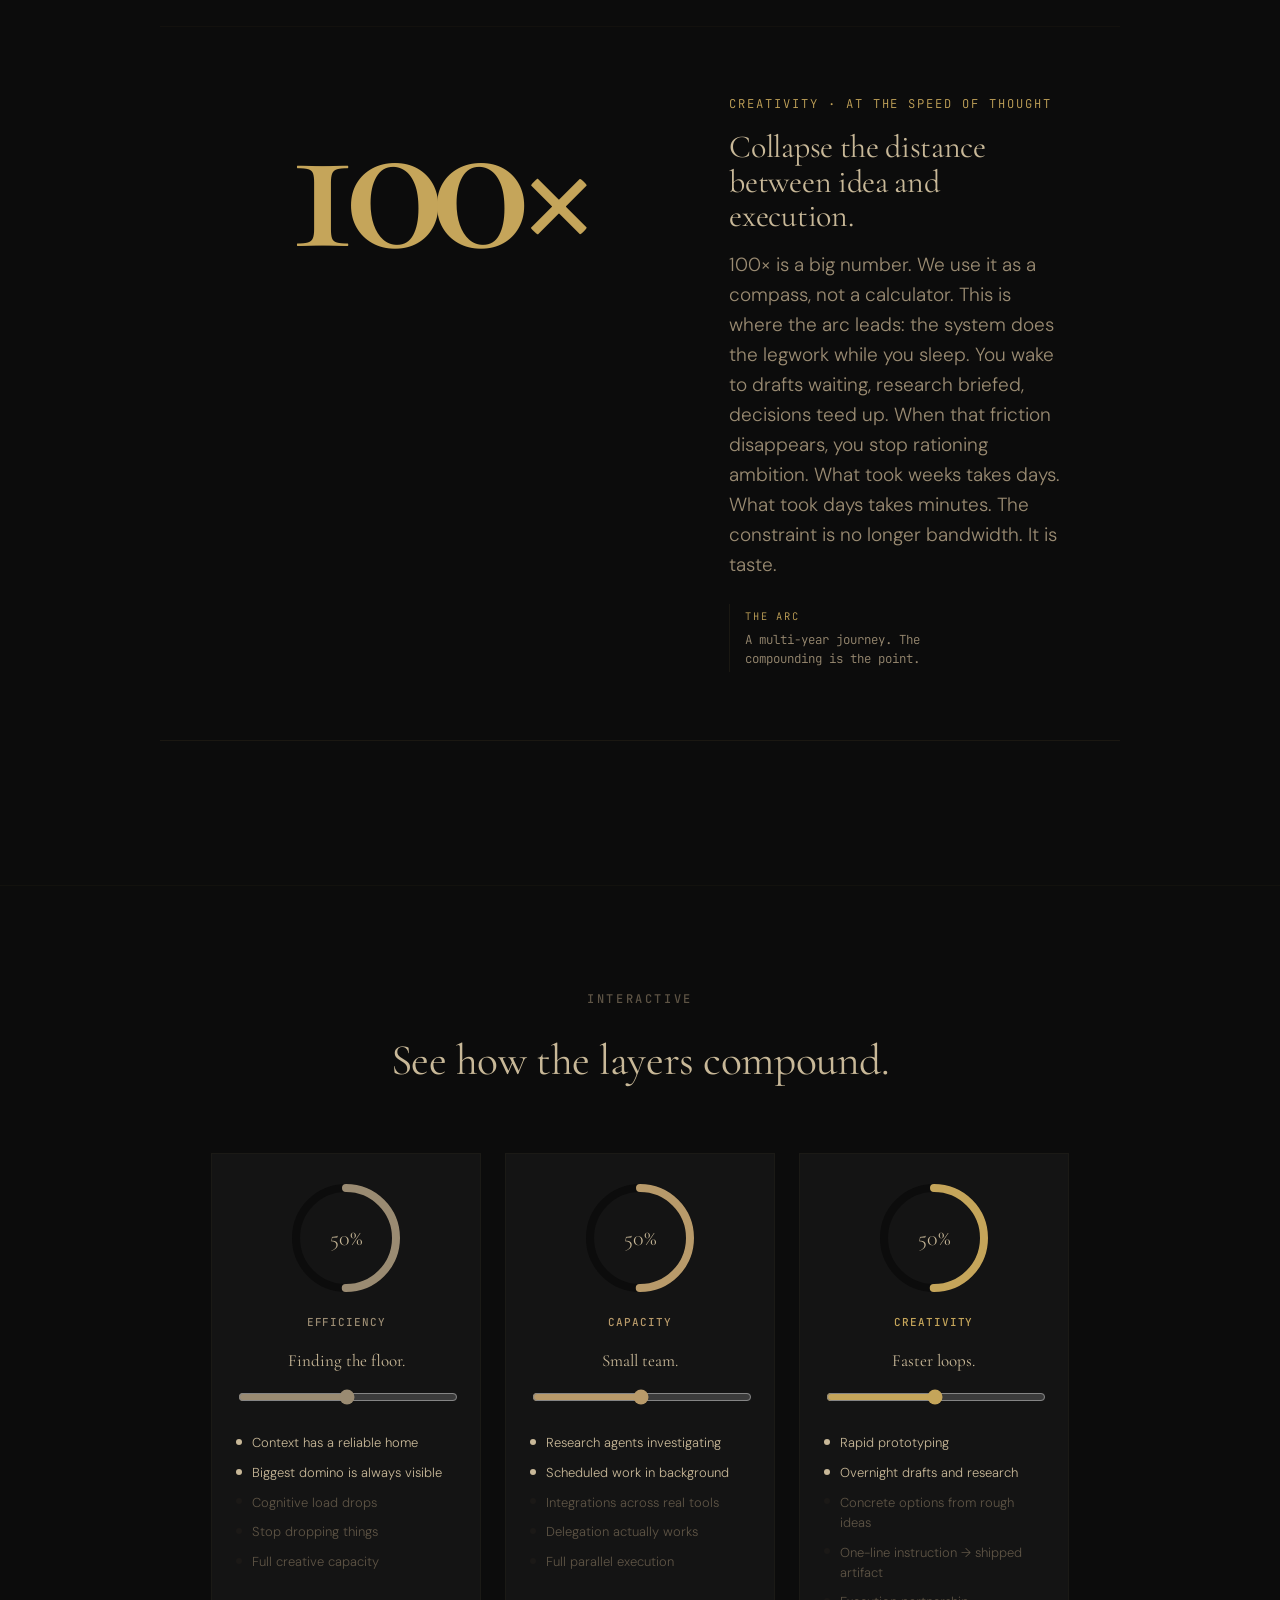
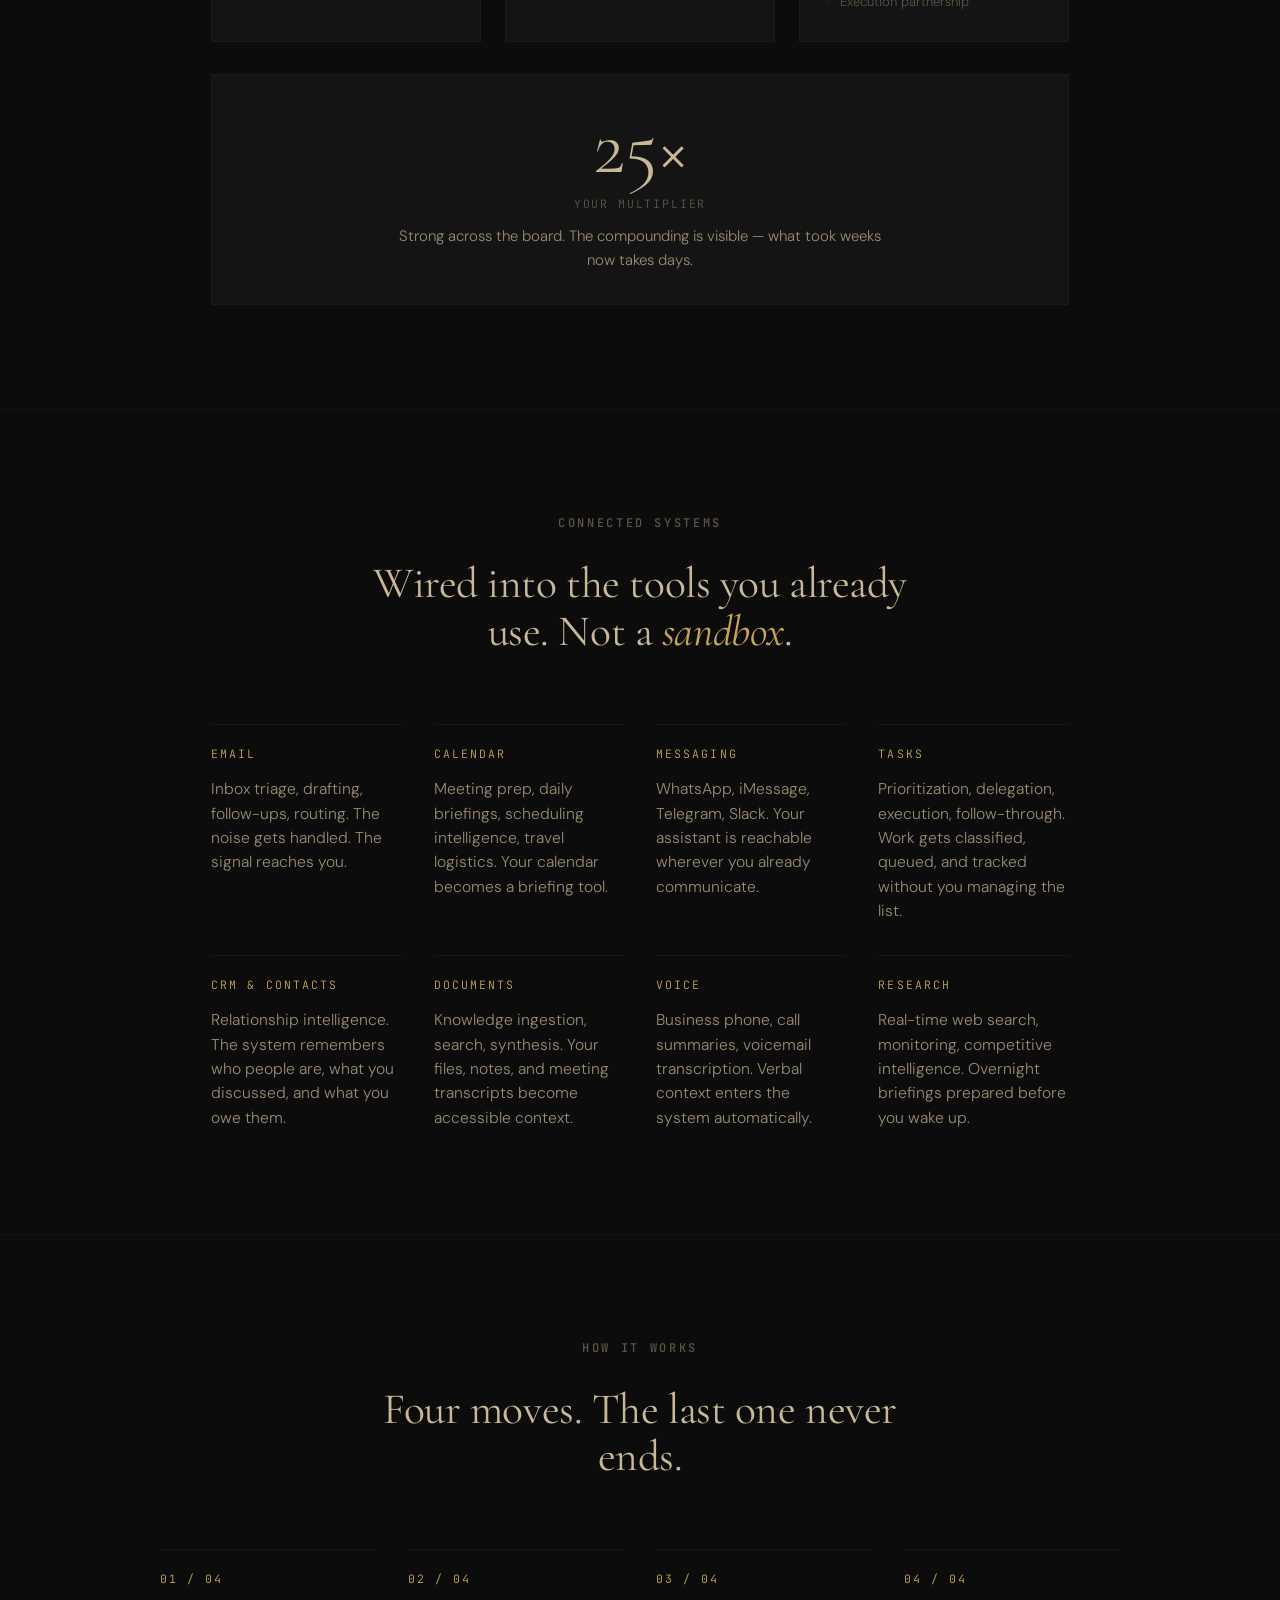
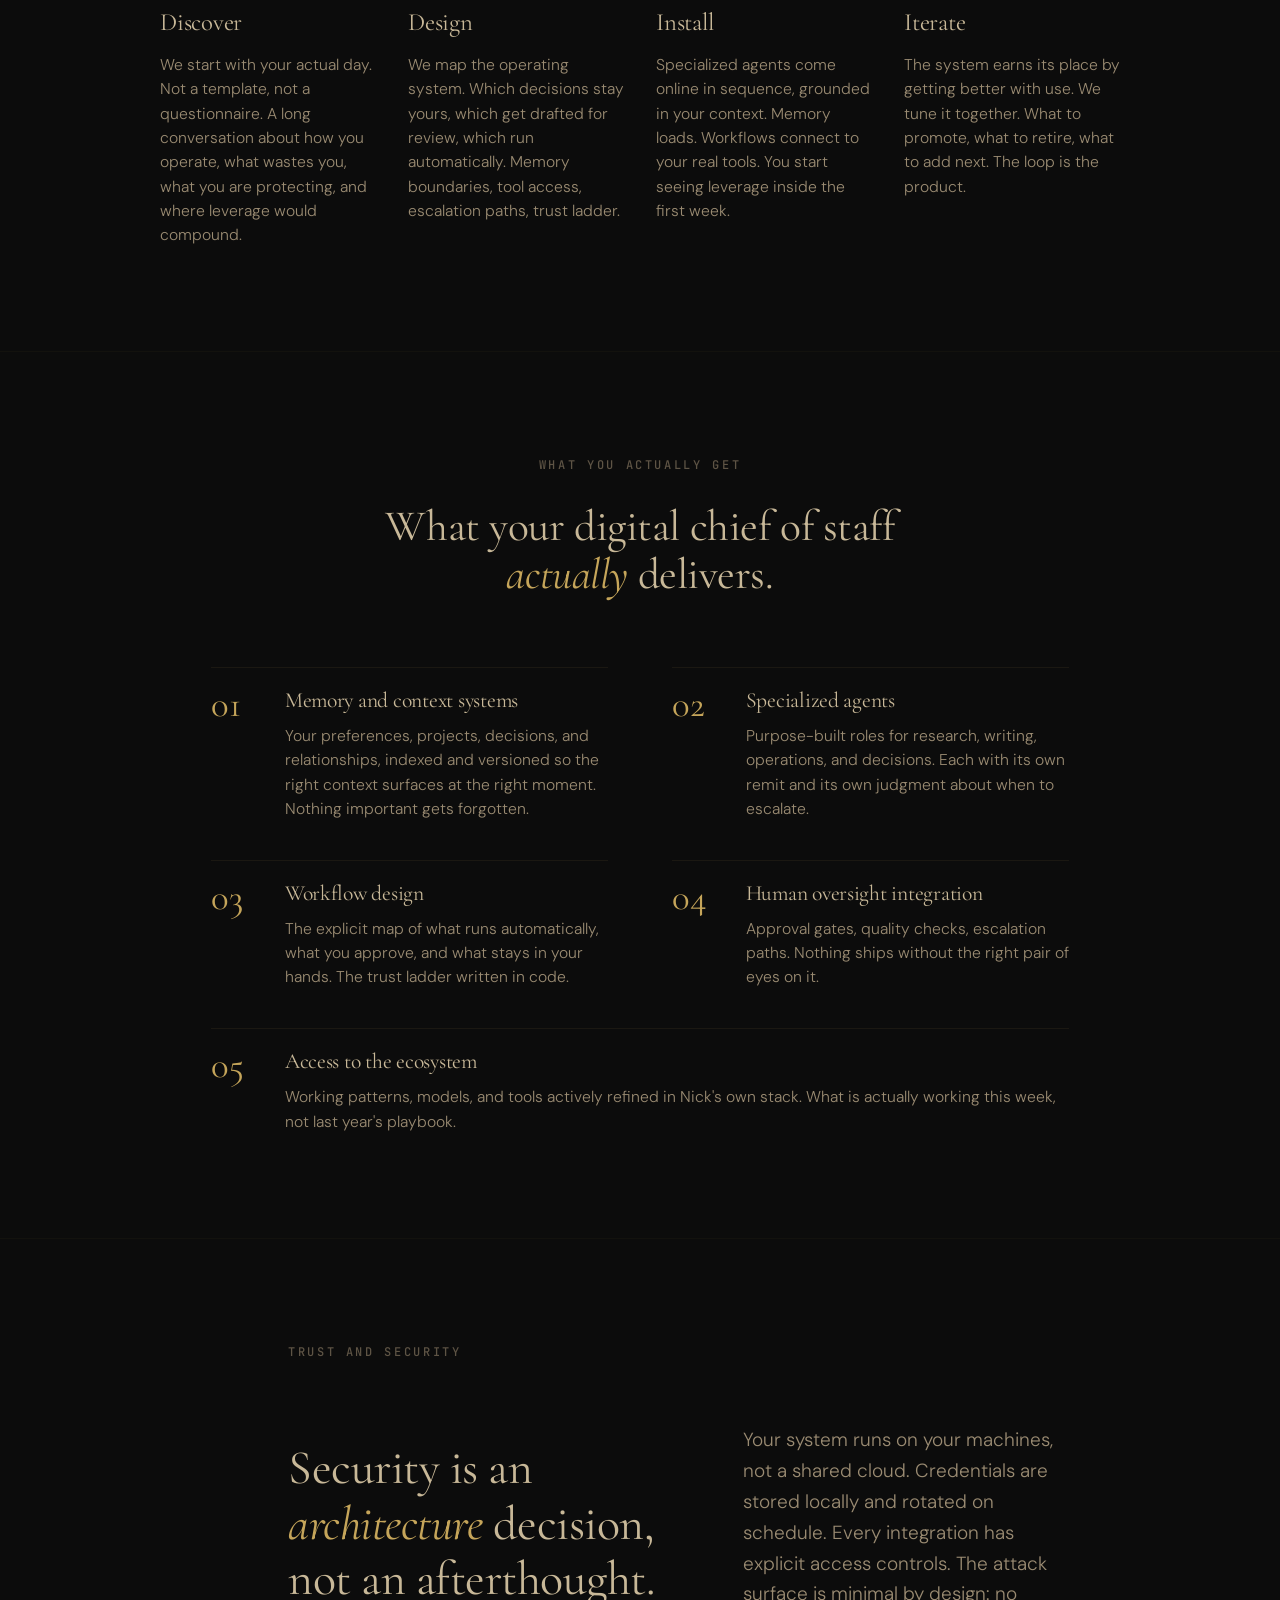
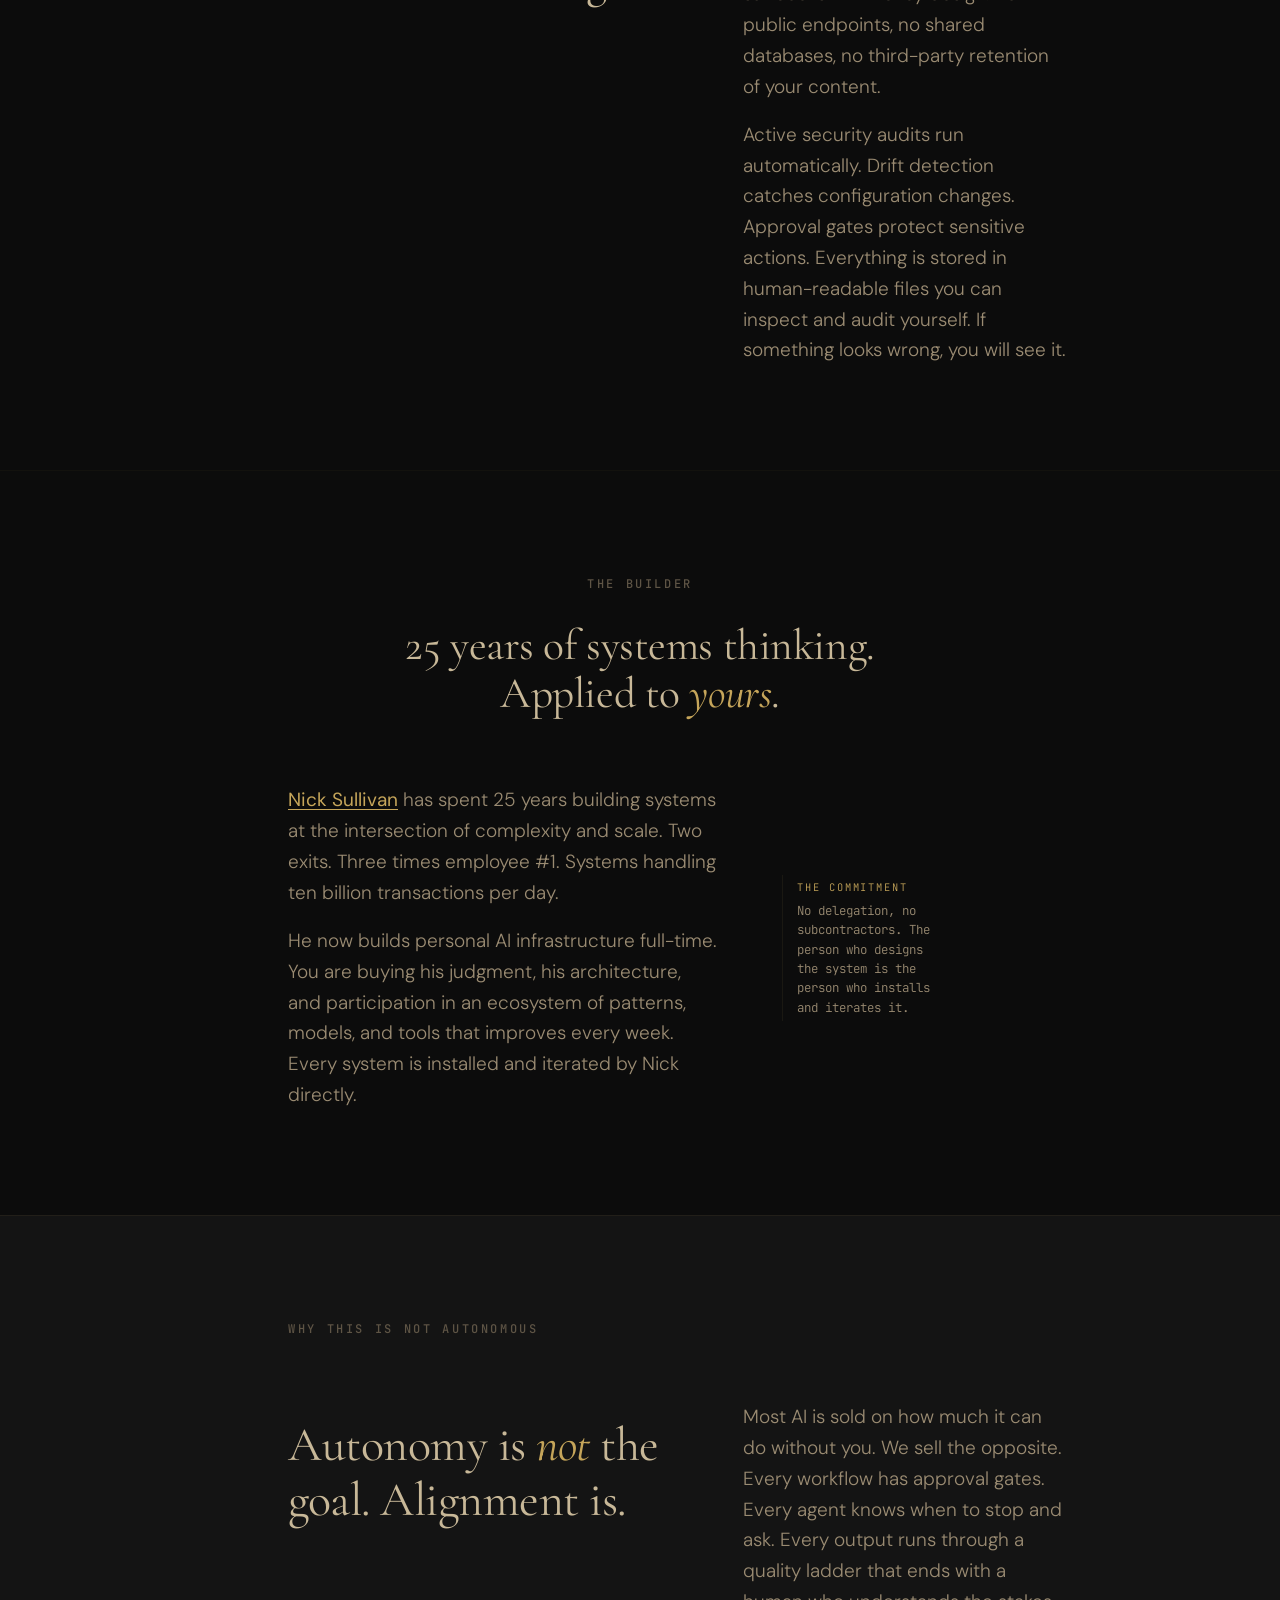
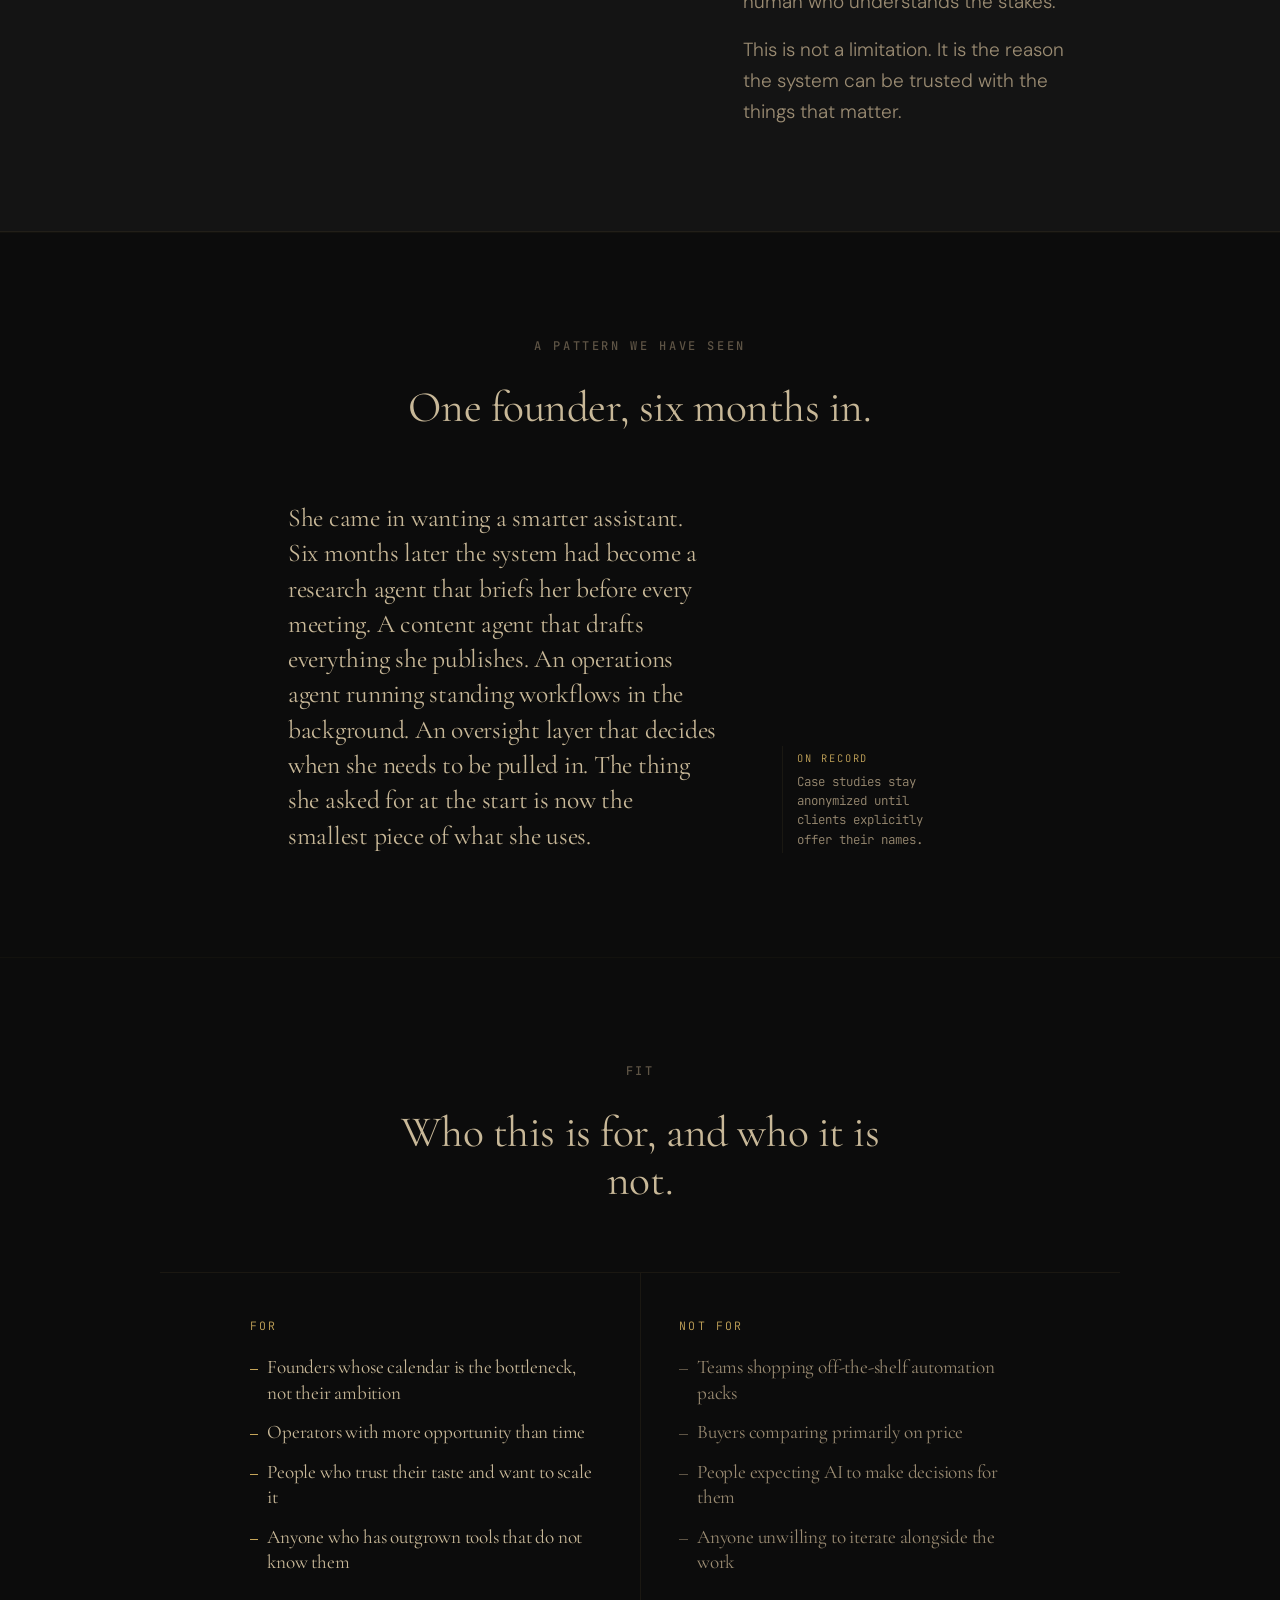
==== commit 9fe6ea9a: "Fix review bot findings from PR #3 - Fix hover shadow using old indigo color instead of gold palette" ====
--- a/index.html
+++ b/index.html
@@ -288,9 +288,9 @@
             From <em>chat</em> to a <em>chief of staff</em>.
           </h2>
           <p class="section-intro">
-            Five stages of AI usage. Each one changes what the tool actually
-            is. Most people stall at the third. The distance from the third to
-            the fifth is where the real leverage lives.
+            Five stages of AI usage. Each one changes what the tool actually is.
+            Most people stall at the third. The distance from the third to the
+            fifth is where the real leverage lives.
           </p>
         </div>
         <ol class="stages">
@@ -318,9 +318,9 @@
             <div class="stage-body">
               <p class="stage-text">
                 The assistant reaches into your real systems. Files, calendar,
-                email, documents, a CRM. Still one-shot, still you driving,
-                but the answers finally touch reality. This is where most
-                ambitious users are right now, and where most of them stop.
+                email, documents, a CRM. Still one-shot, still you driving, but
+                the answers finally touch reality. This is where most ambitious
+                users are right now, and where most of them stop.
               </p>
             </div>
           </li>
@@ -333,10 +333,10 @@
             <div class="stage-body">
               <p class="stage-text">
                 A single autonomous worker. Give it a goal, let it chain
-                actions, expect it to finish. You stop being the hands and
-                start being the director. Powerful, and still generic. It
-                does not yet know you, your projects, your preferences, or
-                the way you actually operate.
+                actions, expect it to finish. You stop being the hands and start
+                being the director. Powerful, and still generic. It does not yet
+                know you, your projects, your preferences, or the way you
+                actually operate.
               </p>
             </div>
           </li>
@@ -344,15 +344,17 @@
             <div class="stage-mark">
               <span class="stage-num">04</span>
               <h3 class="stage-name">Digital assistant</h3>
-              <p class="stage-examples">persistent memory · your context · always on</p>
+              <p class="stage-examples">
+                persistent memory · your context · always on
+              </p>
             </div>
             <div class="stage-body">
               <p class="stage-text">
-                Something that actually knows you. Remembers your projects,
-                your people, your preferences, your voice. Present across
-                every surface you work on, not just inside one chat window.
-                This is where it stops being a tool you pick up and starts
-                being a presence you live alongside.
+                Something that actually knows you. Remembers your projects, your
+                people, your preferences, your voice. Present across every
+                surface you work on, not just inside one chat window. This is
+                where it stops being a tool you pick up and starts being a
+                presence you live alongside.
               </p>
             </div>
           </li>
@@ -360,16 +362,17 @@
             <div class="stage-mark">
               <span class="stage-num">05</span>
               <h3 class="stage-name">AI team with a chief of staff</h3>
-              <p class="stage-examples">specialists · orchestration · human oversight</p>
+              <p class="stage-examples">
+                specialists · orchestration · human oversight
+              </p>
             </div>
             <div class="stage-body">
               <p class="stage-text">
-                A bench of specialists, each with a clear remit, coordinated
-                by a senior agent that sets priorities, catches conflicts,
-                and brings you in when it matters. The system runs itself.
-                You run strategy and taste. This is the terminal stage, and
-                the distance from the first to the fifth is exactly where
-                the 100× lives.
+                A bench of specialists, each with a clear remit, coordinated by
+                a senior agent that sets priorities, catches conflicts, and
+                brings you in when it matters. You stay in command. You run
+                strategy and taste. This is the terminal stage, and the distance
+                from the first to the fifth is exactly where the 100× lives.
               </p>
             </div>
           </li>
@@ -383,7 +386,8 @@
             A living system. Not one bot. Not a list of features.
           </h2>
           <p class="section-intro">
-            Here is what a day actually looks like when an AI chief of staff is running underneath it.
+            Here is what a day actually looks like when an AI chief of staff is
+            running underneath it.
           </p>
         </div>
         <div class="feed-grid">
@@ -392,8 +396,13 @@
               <div class="feed-time">08:10</div>
               <div class="feed-content">
                 <div class="feed-domain">Research &amp; briefing</div>
-                <h4 class="feed-title">Summarized the three people worth meeting tonight.</h4>
-                <p class="feed-desc">Compressed who they are, what they are building, and the angle most likely to open a real conversation.</p>
+                <h4 class="feed-title">
+                  Summarized the three people worth meeting tonight.
+                </h4>
+                <p class="feed-desc">
+                  Compressed who they are, what they are building, and the angle
+                  most likely to open a real conversation.
+                </p>
                 <span class="feed-status feed-status-ready">prepared</span>
               </div>
             </div>
@@ -401,17 +410,29 @@
               <div class="feed-time">10:25</div>
               <div class="feed-content">
                 <div class="feed-domain">Inbox &amp; comms</div>
-                <h4 class="feed-title">Drafted two replies, held one for review.</h4>
-                <p class="feed-desc">Routine warmth moved forward. Sensitive language stopped at the trust boundary for human eyes.</p>
-                <span class="feed-status feed-status-review">review needed</span>
+                <h4 class="feed-title">
+                  Drafted two replies, held one for review.
+                </h4>
+                <p class="feed-desc">
+                  Routine warmth moved forward. Sensitive language stopped at
+                  the trust boundary for human eyes.
+                </p>
+                <span class="feed-status feed-status-review"
+                  >review needed</span
+                >
               </div>
             </div>
             <div class="feed-entry">
               <div class="feed-time">14:00</div>
               <div class="feed-content">
                 <div class="feed-domain">Monitoring &amp; ops</div>
-                <h4 class="feed-title">Caught a degraded workflow before anyone felt it.</h4>
-                <p class="feed-desc">Detected drift, tested remediation, documented the fix, and suppressed a duplicate alert.</p>
+                <h4 class="feed-title">
+                  Caught a degraded workflow before anyone felt it.
+                </h4>
+                <p class="feed-desc">
+                  Detected drift, tested remediation, documented the fix, and
+                  suppressed a duplicate alert.
+                </p>
                 <span class="feed-status feed-status-resolved">resolved</span>
               </div>
             </div>
@@ -419,8 +440,13 @@
               <div class="feed-time">18:40</div>
               <div class="feed-content">
                 <div class="feed-domain">Calendar &amp; personal ops</div>
-                <h4 class="feed-title">Bundled tomorrow&#8217;s travel into one clean brief.</h4>
-                <p class="feed-desc">Terminal, timing, hotel, reminders, and the small details that usually live scattered across five places.</p>
+                <h4 class="feed-title">
+                  Bundled tomorrow&#8217;s travel into one clean brief.
+                </h4>
+                <p class="feed-desc">
+                  Terminal, timing, hotel, reminders, and the small details that
+                  usually live scattered across five places.
+                </p>
                 <span class="feed-status feed-status-delivered">delivered</span>
               </div>
             </div>
@@ -428,7 +454,9 @@
           <aside class="feed-logic-col">
             <div class="feed-logic-card">
               <div class="feed-logic-label">What runs freely</div>
-              <h4 class="feed-logic-title">Reading, triage, monitoring, draft prep.</h4>
+              <h4 class="feed-logic-title">
+                Reading, triage, monitoring, draft prep.
+              </h4>
               <ul class="feed-logic-list">
                 <li>Low-risk information gathering</li>
                 <li>Context assembly and compression</li>
@@ -437,7 +465,9 @@
             </div>
             <div class="feed-logic-card">
               <div class="feed-logic-label">What pauses for judgment</div>
-              <h4 class="feed-logic-title">External sends, money, reputation, one-way doors.</h4>
+              <h4 class="feed-logic-title">
+                External sends, money, reputation, one-way doors.
+              </h4>
               <ul class="feed-logic-list">
                 <li>Approval queue for irreversible actions</li>
                 <li>Human review where tone or nuance matters</li>
@@ -447,7 +477,10 @@
             <div class="feed-logic-card feed-logic-card--accent">
               <div class="feed-logic-label">What this communicates</div>
               <h4 class="feed-logic-title">This is an operating layer.</h4>
-              <p class="feed-logic-desc">Not one bot. Not one prompt. A living system that keeps work warm, catches drift, and knows when to ask.</p>
+              <p class="feed-logic-desc">
+                Not one bot. Not one prompt. A living system that keeps work
+                warm, catches drift, and knows when to ask.
+              </p>
             </div>
           </aside>
         </div>
@@ -460,57 +493,111 @@
             Eight surfaces. Before, and after.
           </h2>
           <p class="section-intro">
-            Not a feature list. A map of the places a quiet operating layer actually shows up in your week.
+            Not a feature list. A map of the places a quiet operating layer
+            actually shows up in your week.
           </p>
         </div>
 
         <div class="life-surfaces-grid">
           <div class="life-surface">
             <div class="life-surface-domain">Health</div>
-            <p class="life-surface-before">Labs land in an inbox. Supplements rotate on memory. Patterns go missed until a flare arrives.</p>
-            <p class="life-surface-after">Labs, sleep, recovery, and supplements belong to one timeline. The drift that used to surprise you gets flagged early, in your voice.</p>
+            <p class="life-surface-before">
+              Labs land in an inbox. Supplements rotate on memory. Patterns go
+              missed until a flare arrives.
+            </p>
+            <p class="life-surface-after">
+              Labs, sleep, recovery, and supplements belong to one timeline. The
+              drift that used to surprise you gets flagged early, in your voice.
+            </p>
           </div>
 
           <div class="life-surface">
             <div class="life-surface-domain">Travel</div>
-            <p class="life-surface-before">Itinerary scattered across five places. Weather checked at the gate. You reassemble every trip.</p>
-            <p class="life-surface-after">One brief the night before. Flights, timing, hotel, reservations, and the small details bundled so you move without checking four apps.</p>
+            <p class="life-surface-before">
+              Itinerary scattered across five places. Weather checked at the
+              gate. You reassemble every trip.
+            </p>
+            <p class="life-surface-after">
+              One brief the night before. Flights, timing, hotel, reservations,
+              and the small details bundled so you move without checking four
+              apps.
+            </p>
           </div>
 
           <div class="life-surface">
             <div class="life-surface-domain">Scheduling</div>
-            <p class="life-surface-before">Meetings stack. Travel collides with dinners. The nudges that matter blend into every other notification.</p>
-            <p class="life-surface-after">Held, not managed. Conflicts surface before they matter. Reminders arrive in your voice, fresh every time, never the same line twice.</p>
+            <p class="life-surface-before">
+              Meetings stack. Travel collides with dinners. The nudges that
+              matter blend into every other notification.
+            </p>
+            <p class="life-surface-after">
+              Held, not managed. Conflicts surface before they matter. Reminders
+              arrive in your voice, fresh every time, never the same line twice.
+            </p>
           </div>
 
           <div class="life-surface">
             <div class="life-surface-domain">Inbox &amp; comms</div>
-            <p class="life-surface-before">Forty unread. Three of them matter. Replies drift for days. The same thread reopens four times.</p>
-            <p class="life-surface-after">Triage runs quietly overnight. Drafts wait in your voice. Sensitive language stops for your read. The inbox becomes a decision surface, not a cost.</p>
+            <p class="life-surface-before">
+              Forty unread. Three of them matter. Replies drift for days. The
+              same thread reopens four times.
+            </p>
+            <p class="life-surface-after">
+              Triage runs quietly overnight. Drafts wait in your voice.
+              Sensitive language stops for your read. The inbox becomes a
+              decision surface, not a cost.
+            </p>
           </div>
 
           <div class="life-surface">
             <div class="life-surface-domain">Relationships</div>
-            <p class="life-surface-before">Birthdays miss. Follow-ups slip. The warm thread with someone you care about quietly goes cold.</p>
-            <p class="life-surface-after">Context stays warm across months. The small gestures that prove attention keep happening, on time, grounded in what actually matters to the person.</p>
+            <p class="life-surface-before">
+              Birthdays miss. Follow-ups slip. The warm thread with someone you
+              care about quietly goes cold.
+            </p>
+            <p class="life-surface-after">
+              Context stays warm across months. The small gestures that prove
+              attention keep happening, on time, grounded in what actually
+              matters to the person.
+            </p>
           </div>
 
           <div class="life-surface">
             <div class="life-surface-domain">Logistics</div>
-            <p class="life-surface-before">Reservations made and forgotten. Rides booked in a rush. Refunds never claimed. The tail of small tasks steals the good hours.</p>
-            <p class="life-surface-after">Bookings confirmed and held against changes. Cancellations trigger refunds. Even the venues that only take a voice call get worked, because the system can pick up the phone.</p>
+            <p class="life-surface-before">
+              Reservations made and forgotten. Rides booked in a rush. Refunds
+              never claimed. The tail of small tasks steals the good hours.
+            </p>
+            <p class="life-surface-after">
+              Bookings confirmed and held against changes. Cancellations trigger
+              refunds. Even the venues that only take a voice call get worked,
+              because the system can pick up the phone.
+            </p>
           </div>
 
           <div class="life-surface">
             <div class="life-surface-domain">Research</div>
-            <p class="life-surface-before">An hour in a browser, nothing on paper. You surface confused, the decision still not made.</p>
-            <p class="life-surface-after">A question becomes a one-page brief. Options, sources, trade-offs framed so the decision is the only thing left for you to make.</p>
+            <p class="life-surface-before">
+              An hour in a browser, nothing on paper. You surface confused, the
+              decision still not made.
+            </p>
+            <p class="life-surface-after">
+              A question becomes a one-page brief. Options, sources, trade-offs
+              framed so the decision is the only thing left for you to make.
+            </p>
           </div>
 
           <div class="life-surface">
             <div class="life-surface-domain">Home &amp; ambient</div>
-            <p class="life-surface-before">Lights hard-coded to a time. Temperature set on instinct. The small systems drift out of rhythm.</p>
-            <p class="life-surface-after">Circadian lighting follows the season. The bed preheats on weather. The ambient layer of your home learns the way you actually live.</p>
+            <p class="life-surface-before">
+              Lights hard-coded to a time. Temperature set on instinct. The
+              small systems drift out of rhythm.
+            </p>
+            <p class="life-surface-after">
+              Circadian lighting follows the season. The bed preheats on
+              weather. The ambient layer of your home learns the way you
+              actually live.
+            </p>
           </div>
         </div>
       </section>
--- a/assets/css/styles.css
+++ b/assets/css/styles.css
@@ -366,7 +366,7 @@
   background: var(--accent-deep);
   border-color: var(--accent-deep);
   transform: translateY(-1px);
-  box-shadow: 0 10px 28px -16px rgba(42, 53, 87, 0.45);
+  box-shadow: 0 10px 28px -16px rgba(197, 165, 90, 0.45);
 }
 
 .btn-ghost {
@@ -771,12 +771,9 @@
 /* Progression (chat → chief of staff) ----------------------------------- */
 .stages {
   list-style: none;
-  margin: 0;
-  padding-left: var(--page-gutter);
-  padding-right: var(--page-gutter);
+  margin-block: 0;
   display: grid;
   gap: 0;
-  counter-reset: stage;
 }
 
 .stage {
@@ -811,7 +808,7 @@
 
 .stage-name {
   font-family: var(--display);
-  font-weight: 480;
+  font-weight: 400;
   font-optical-sizing: auto;
   font-size: clamp(1.4rem, 2.4vw, 2rem);
   line-height: 1.1;
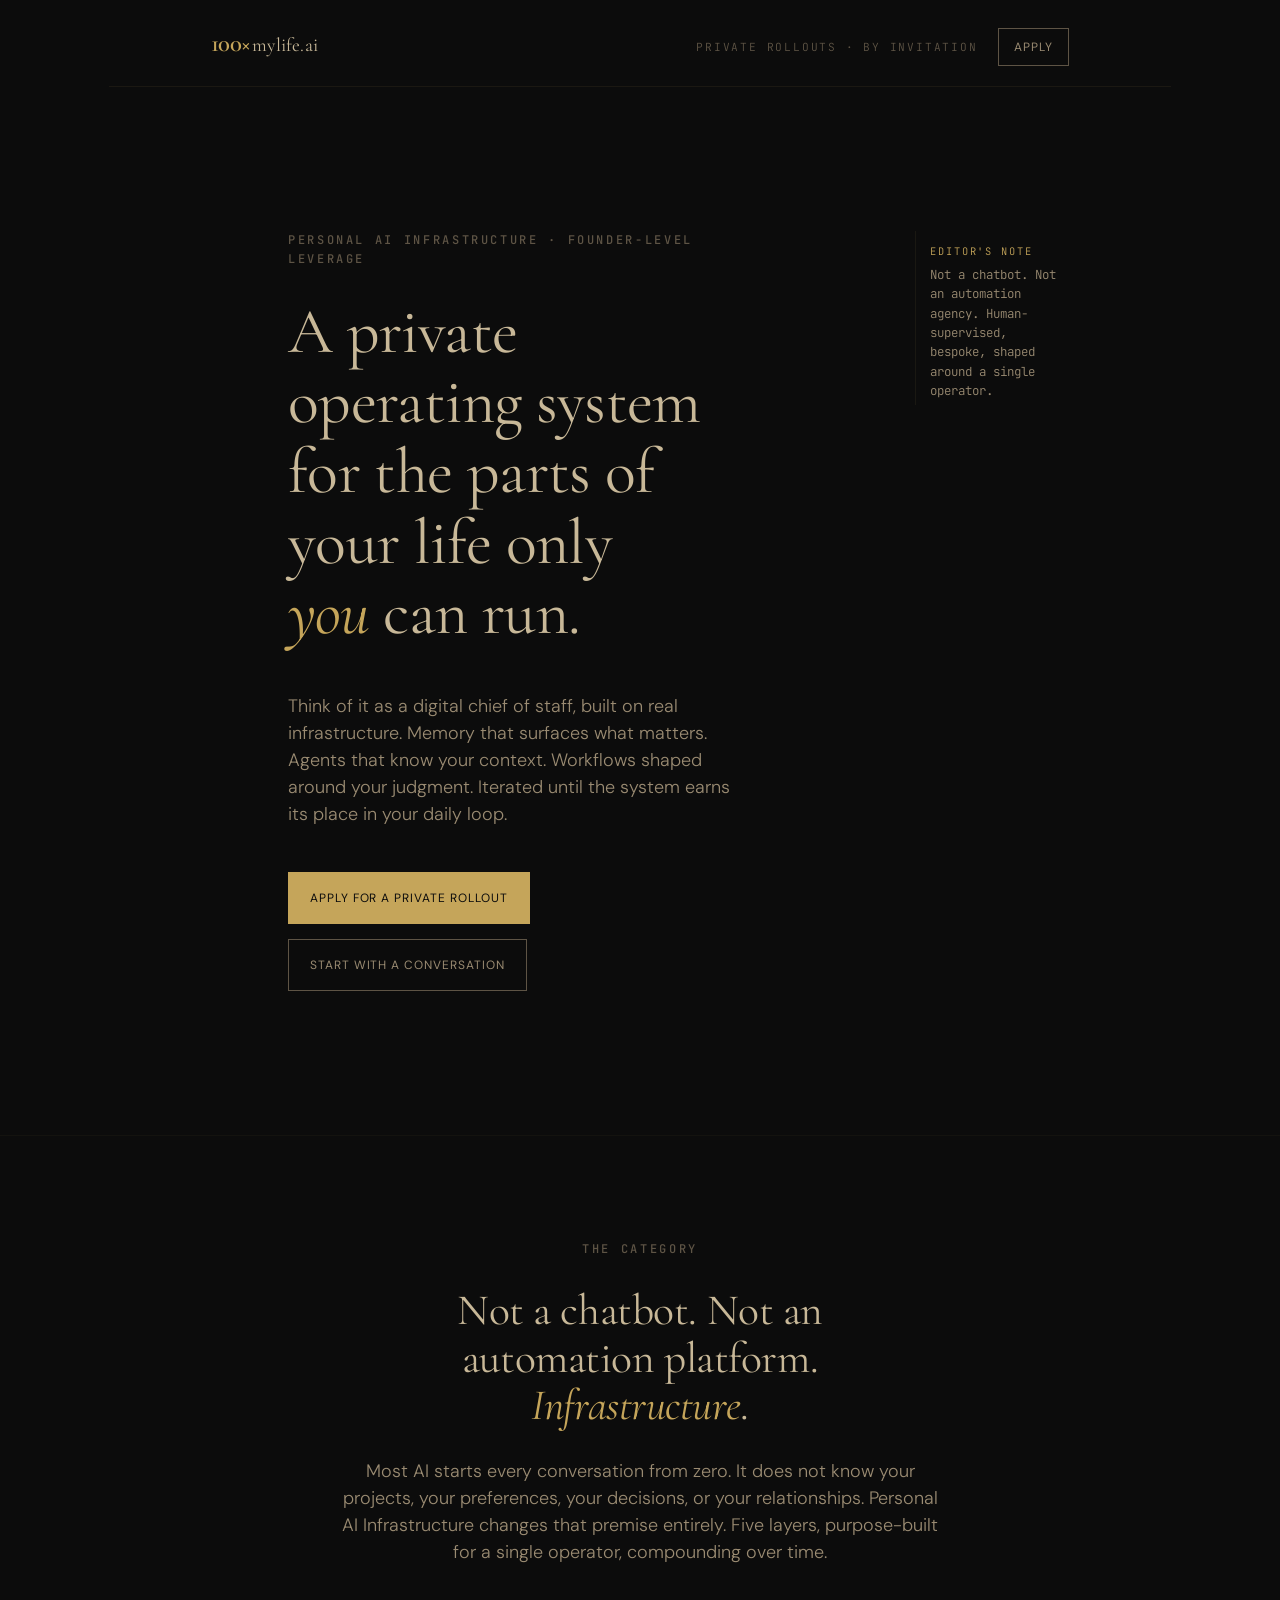
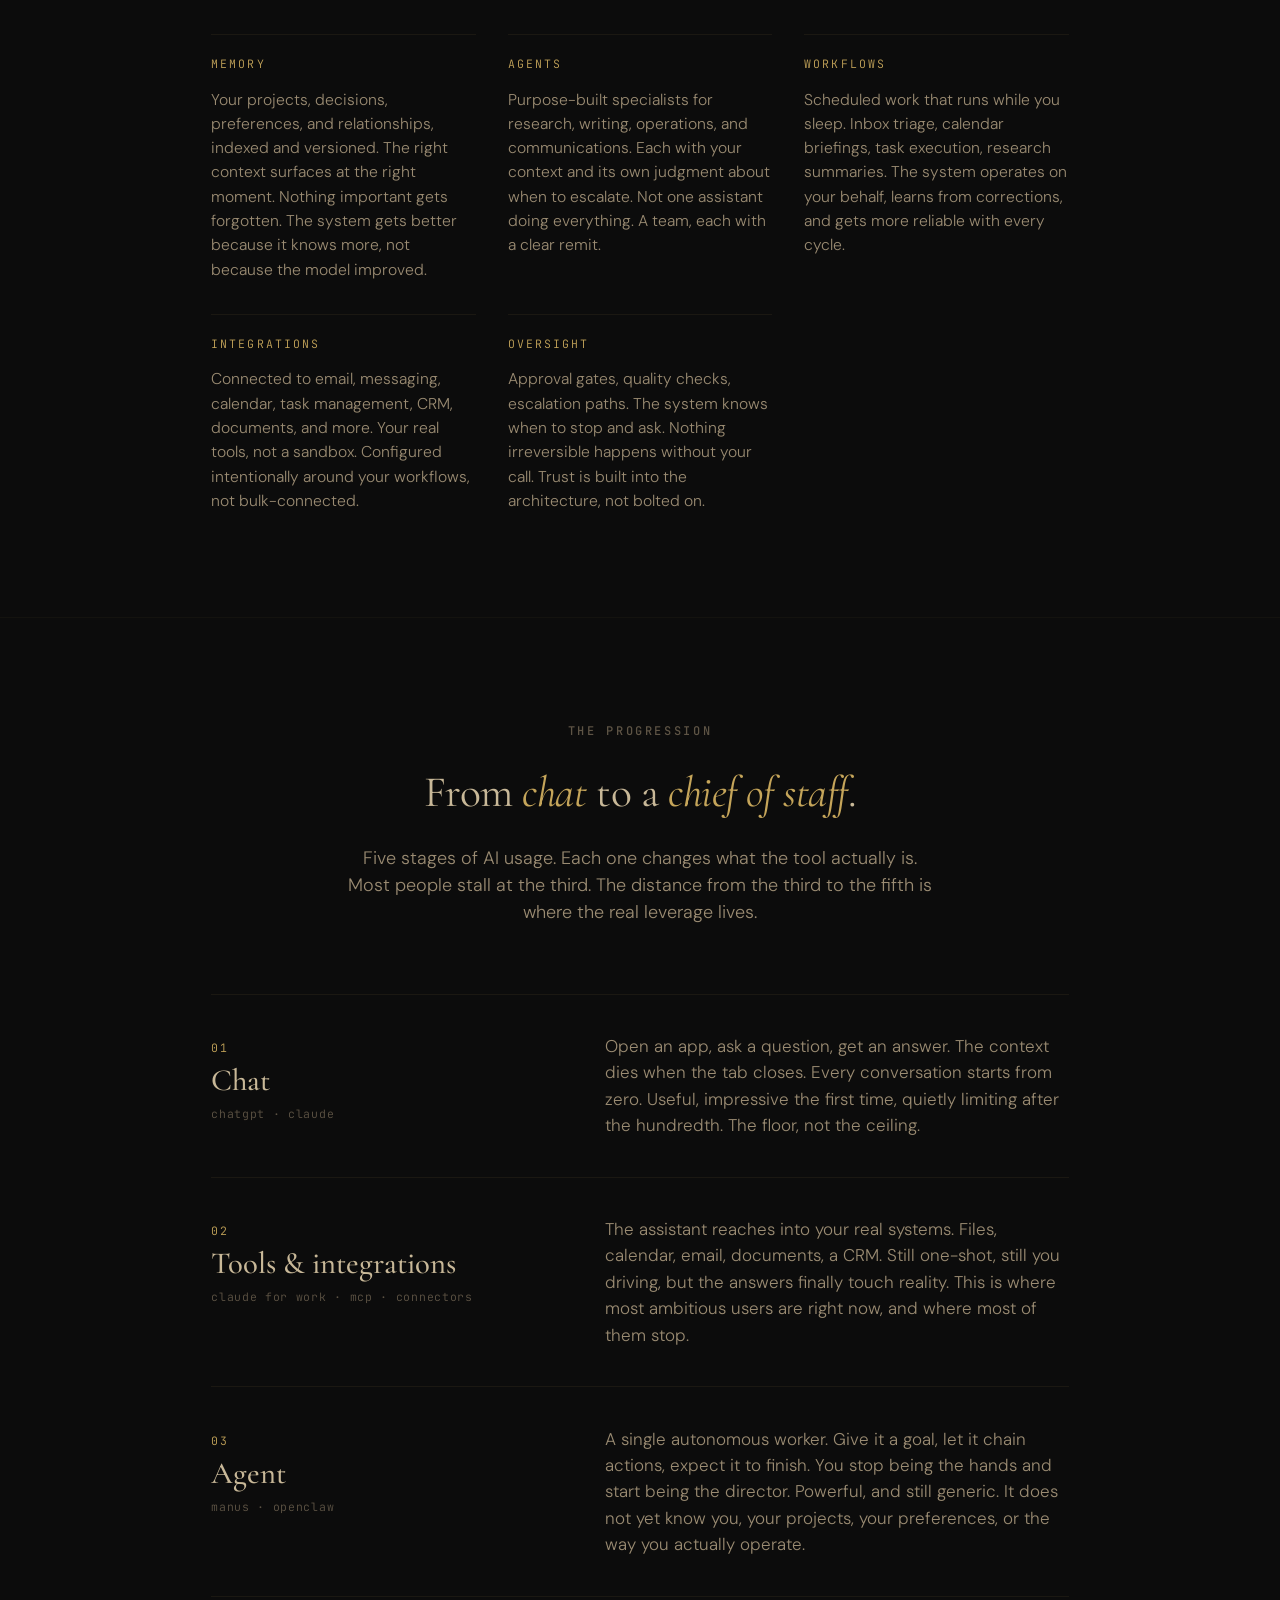
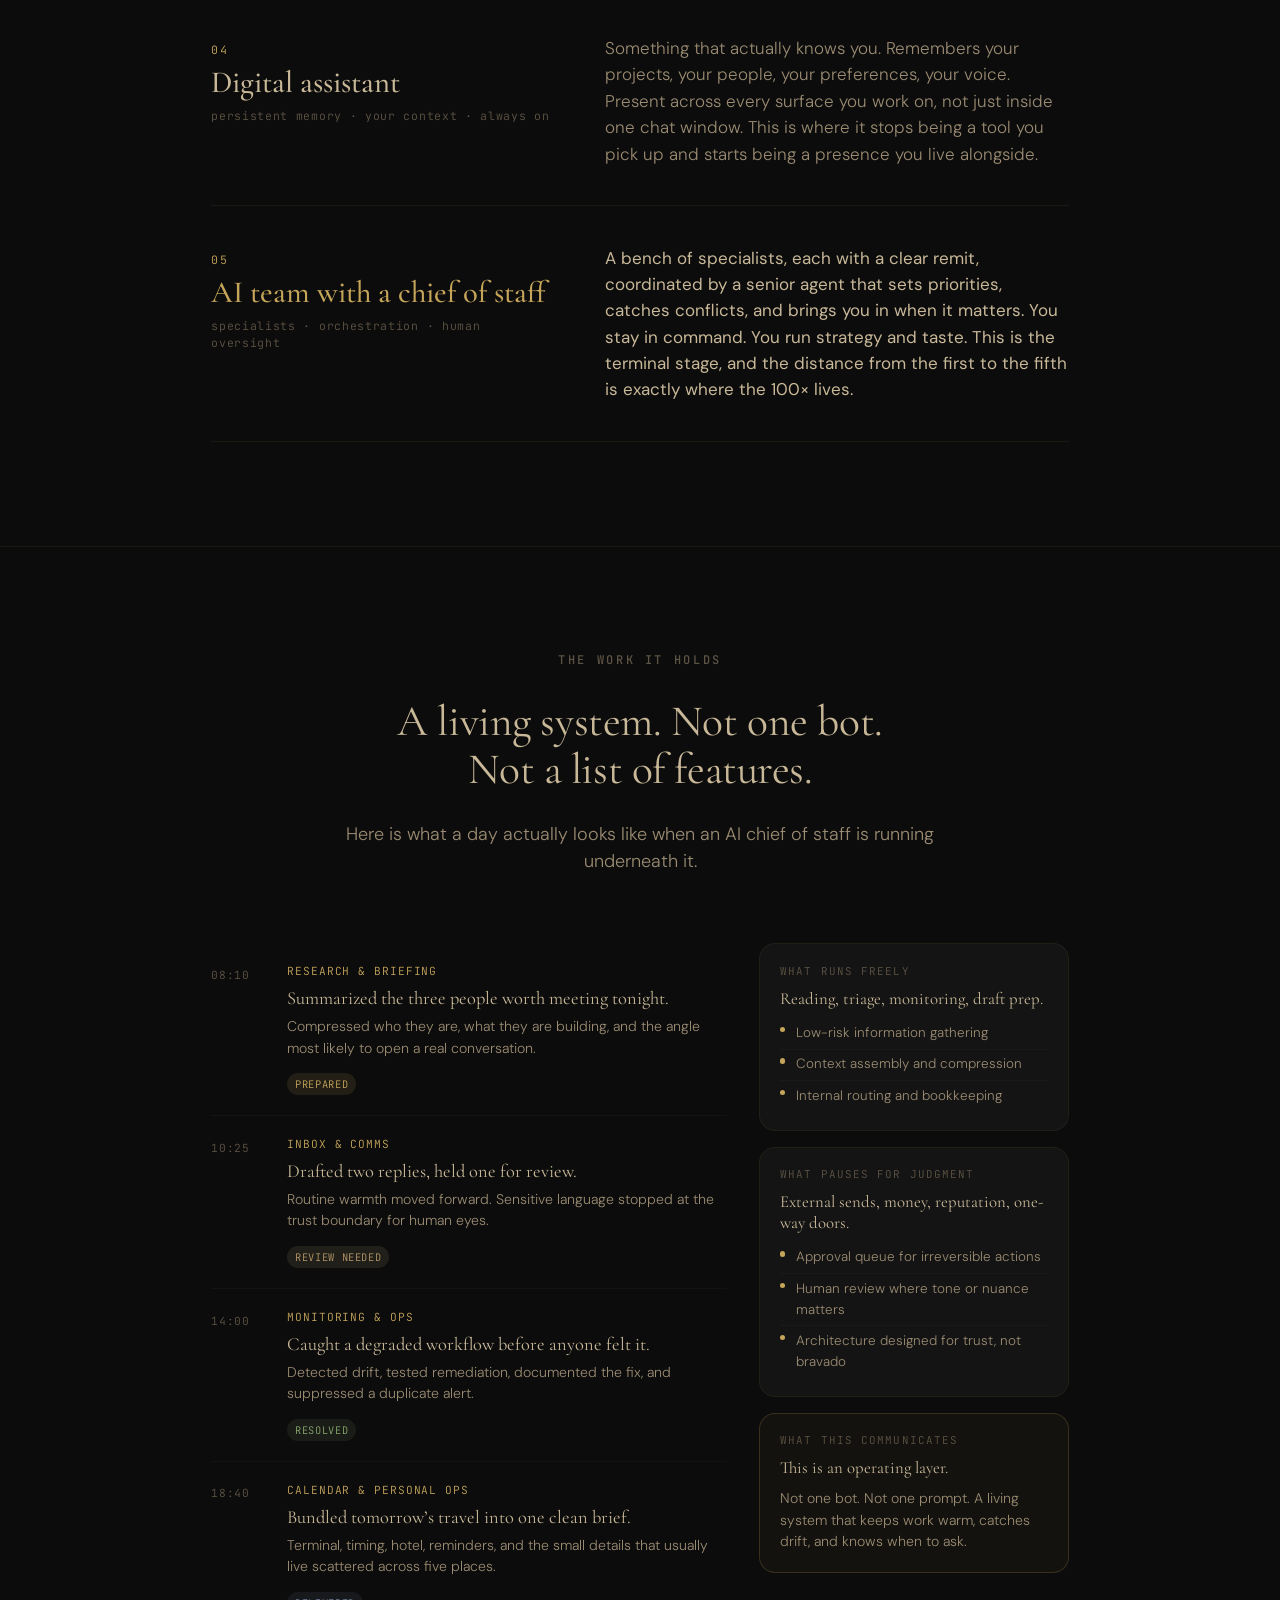
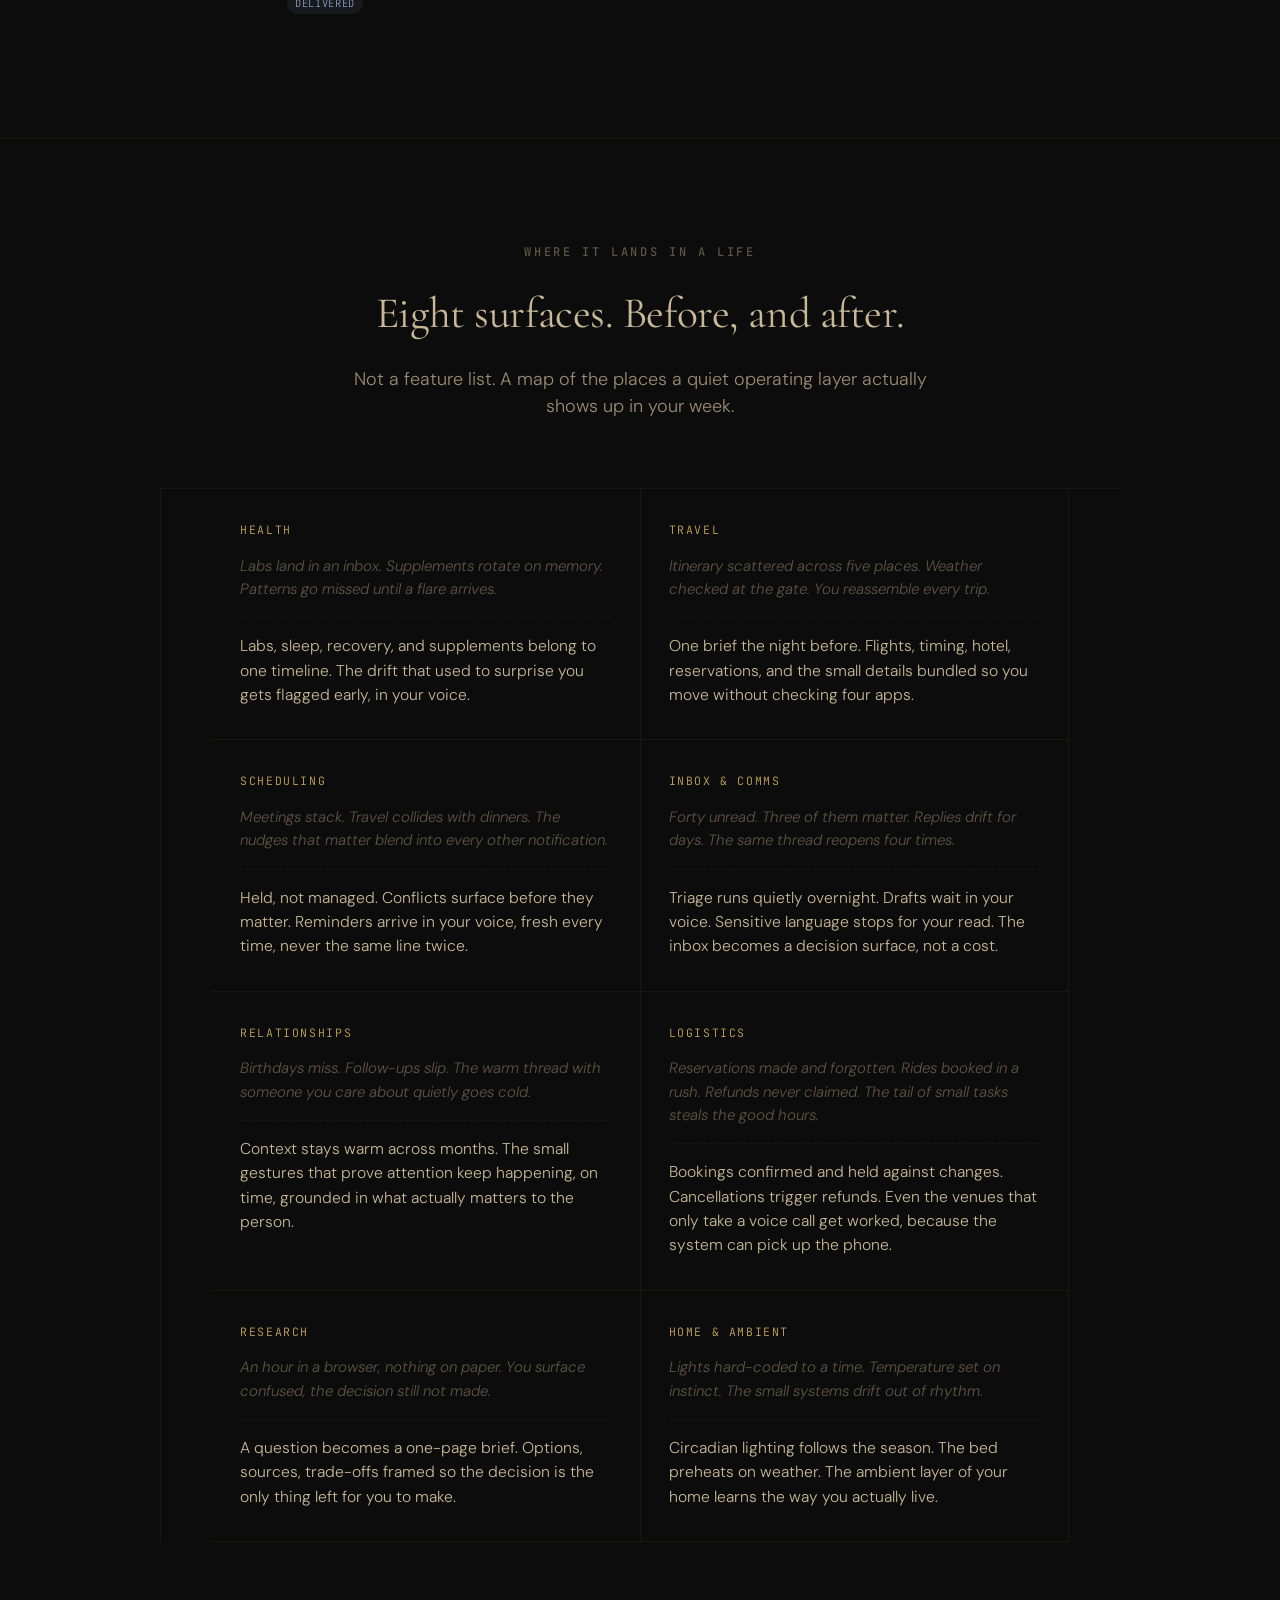
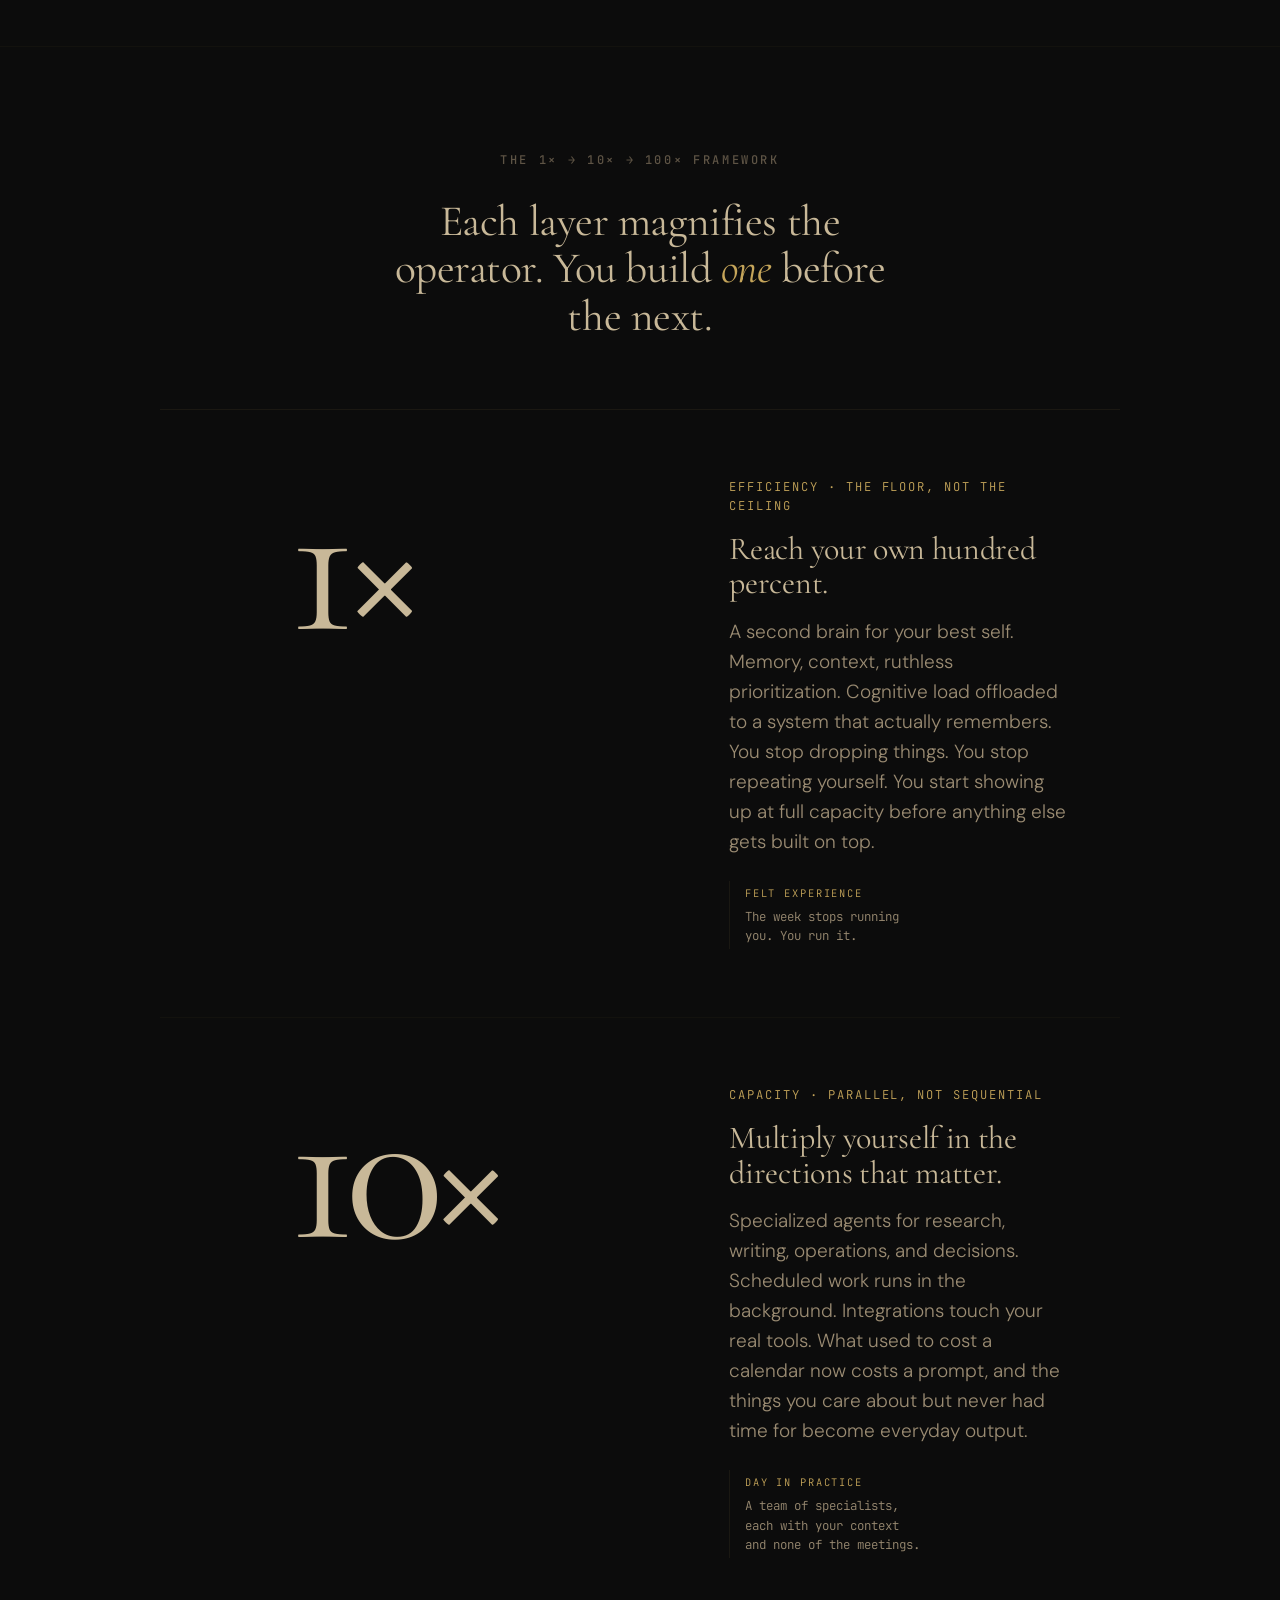
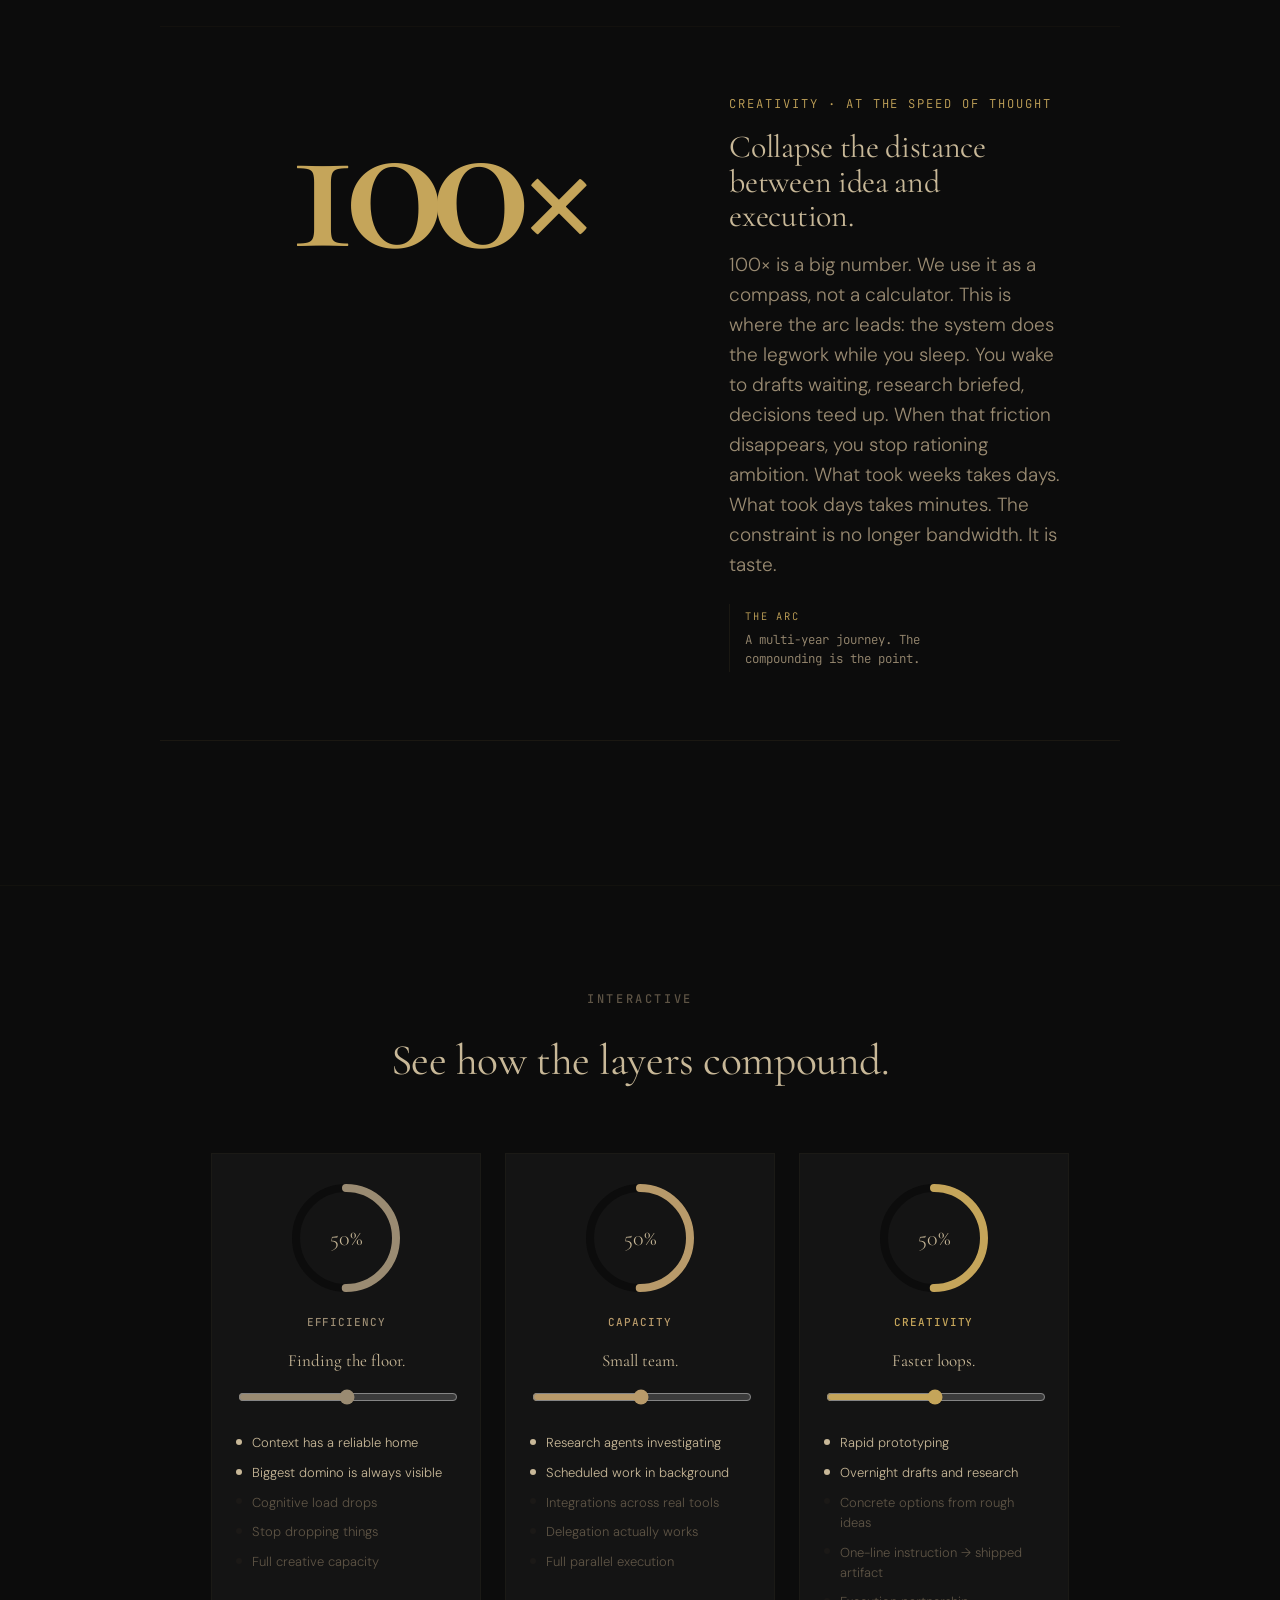
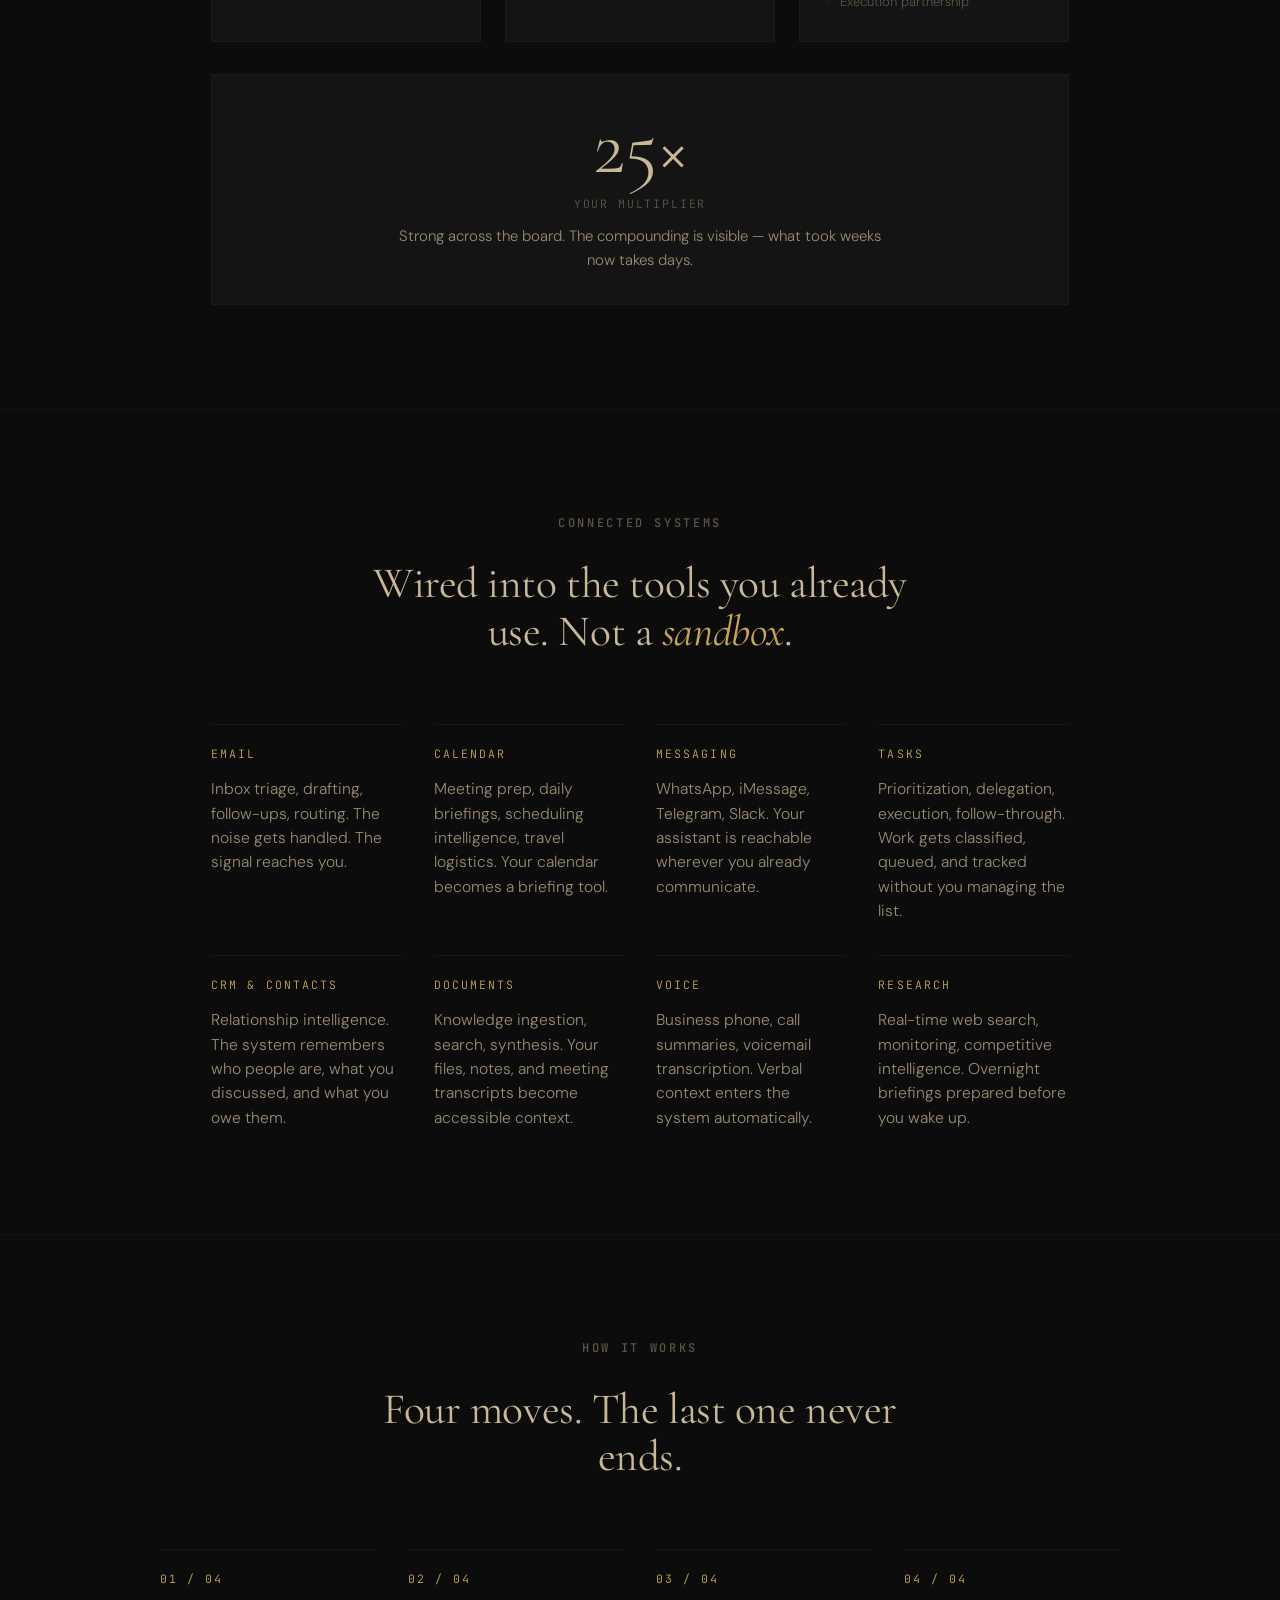
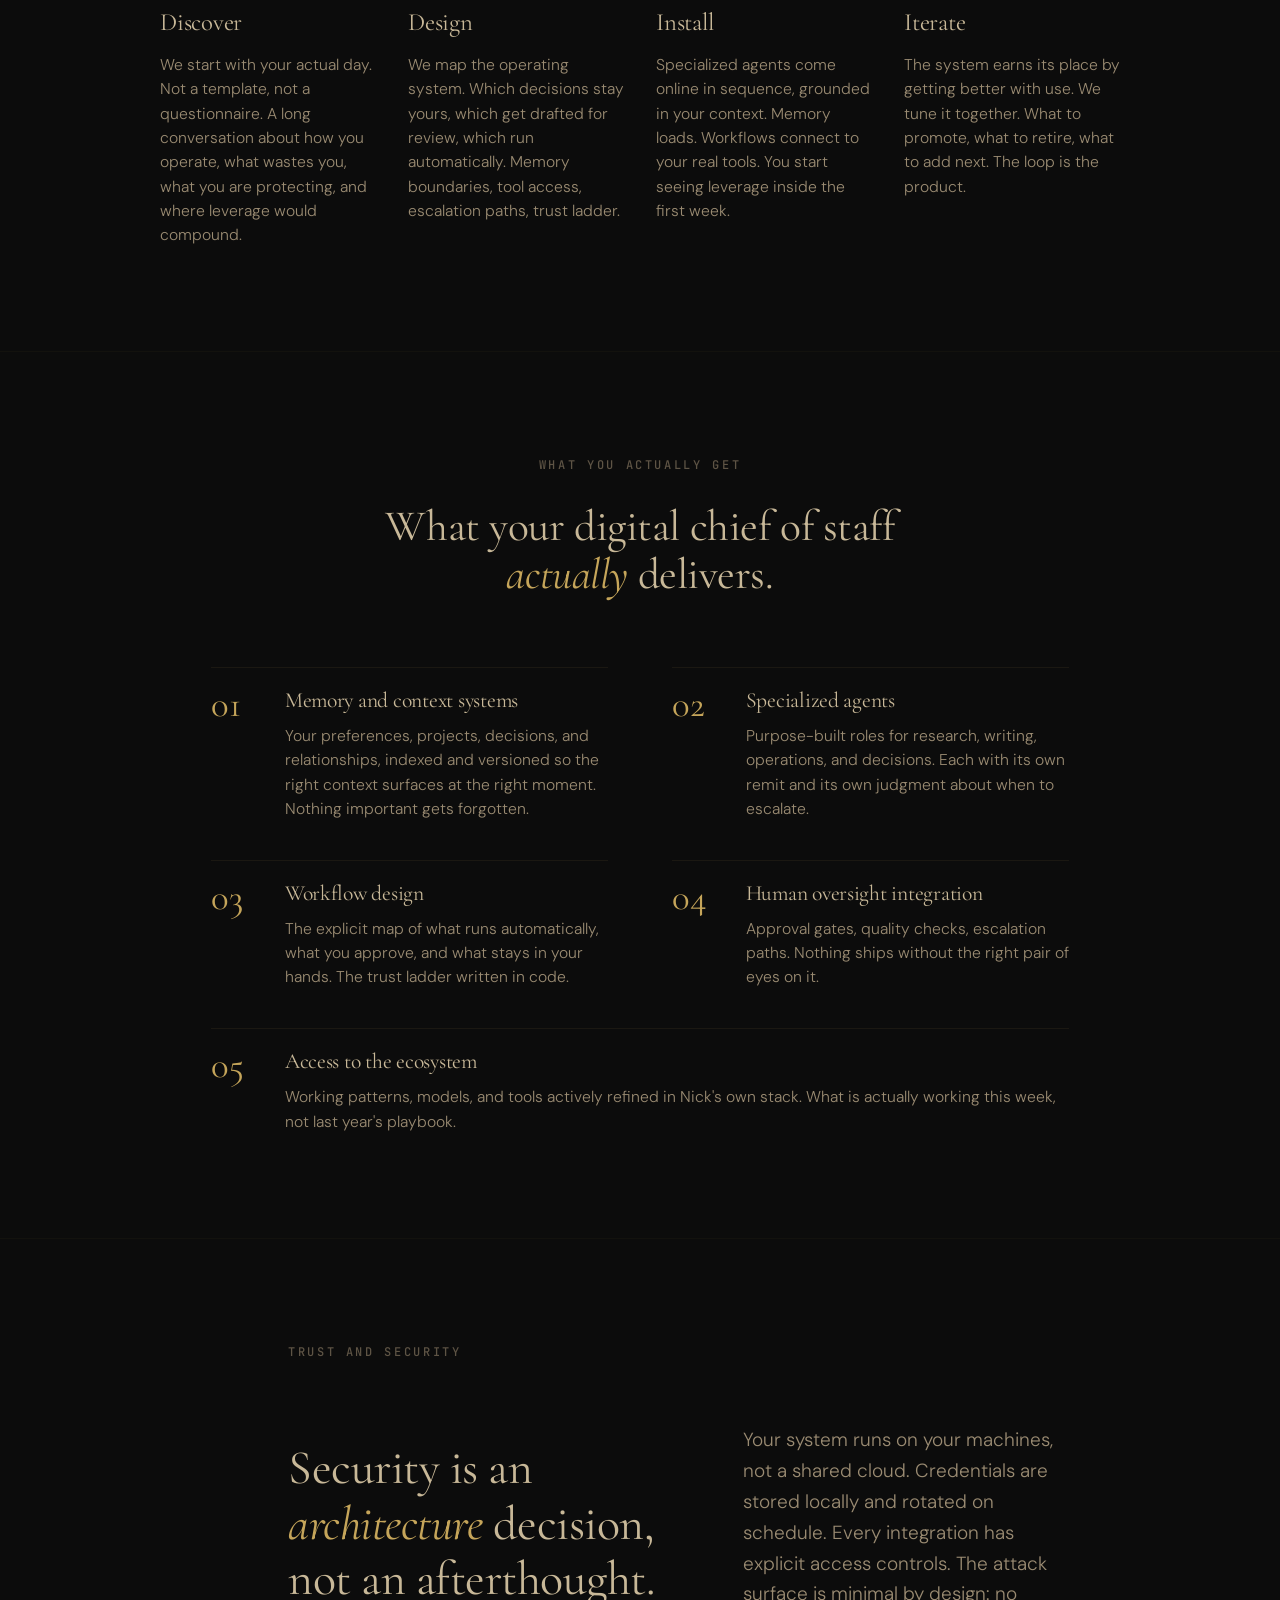
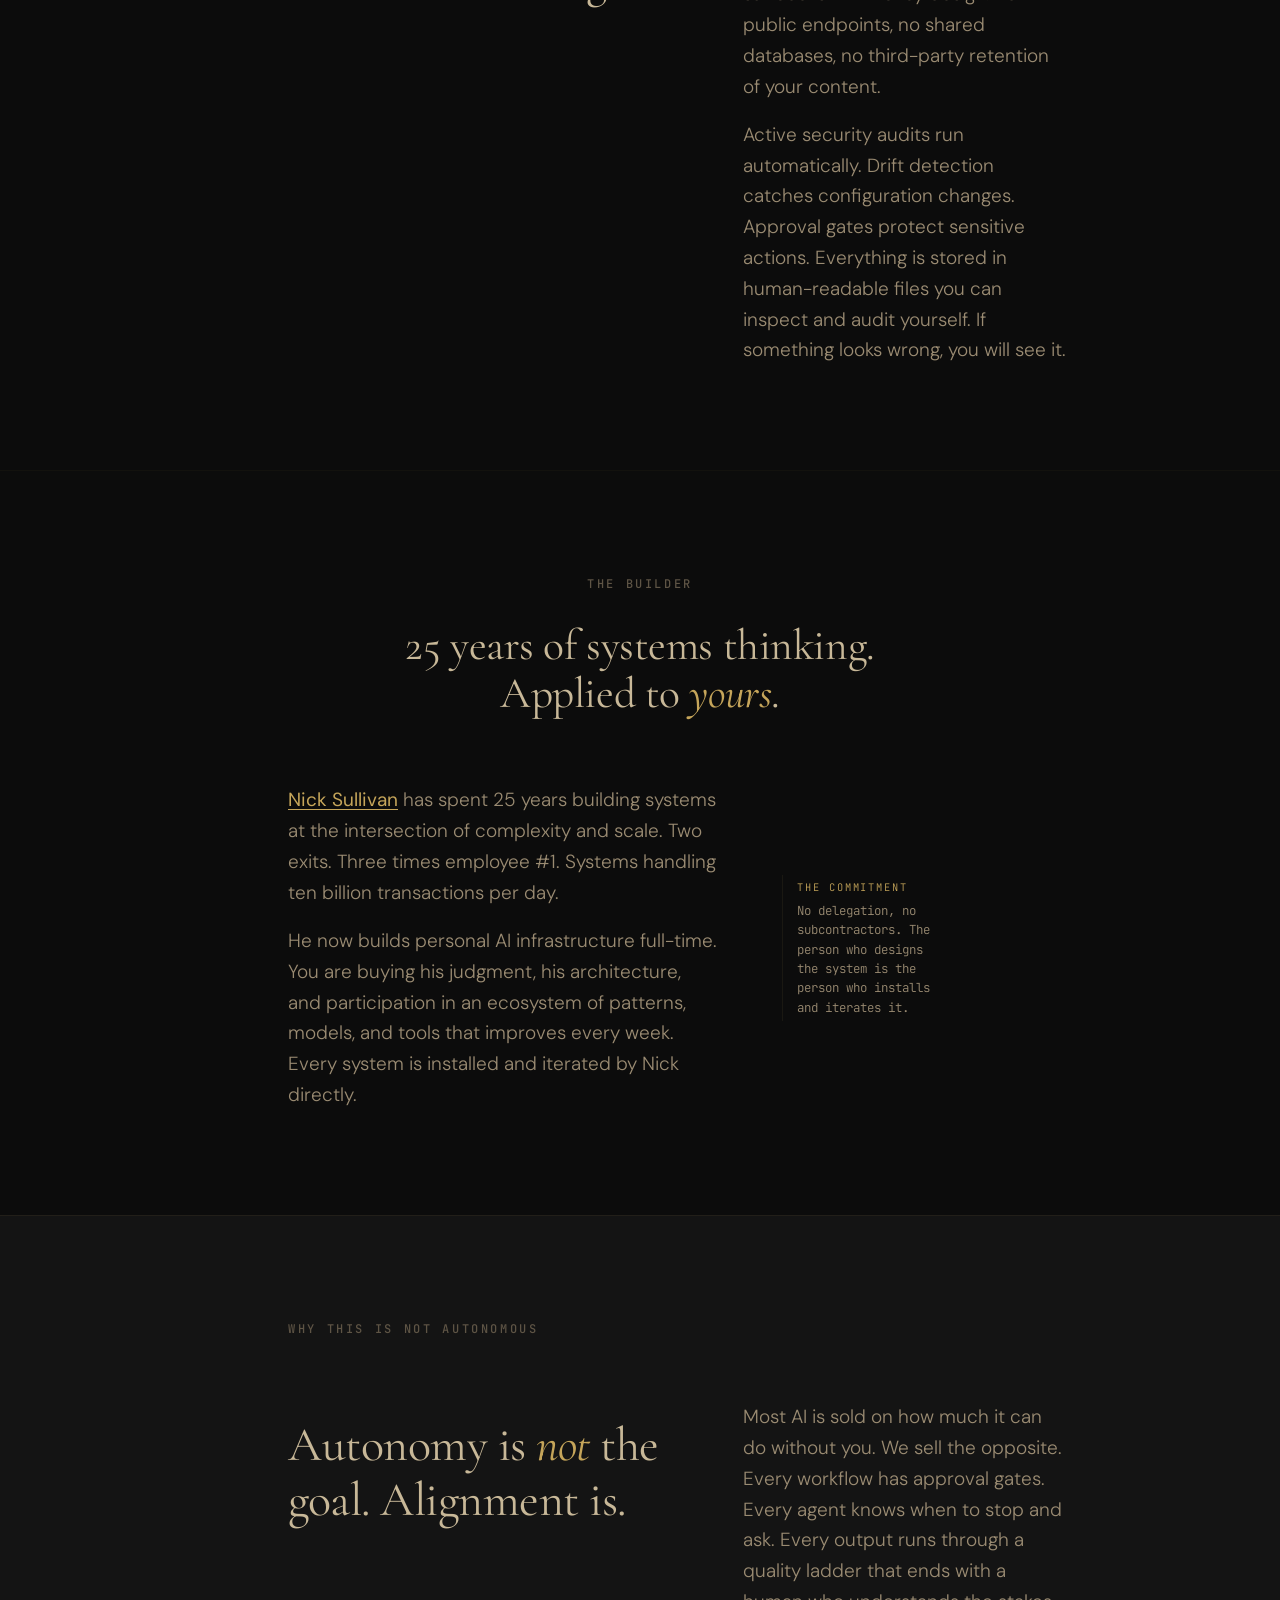
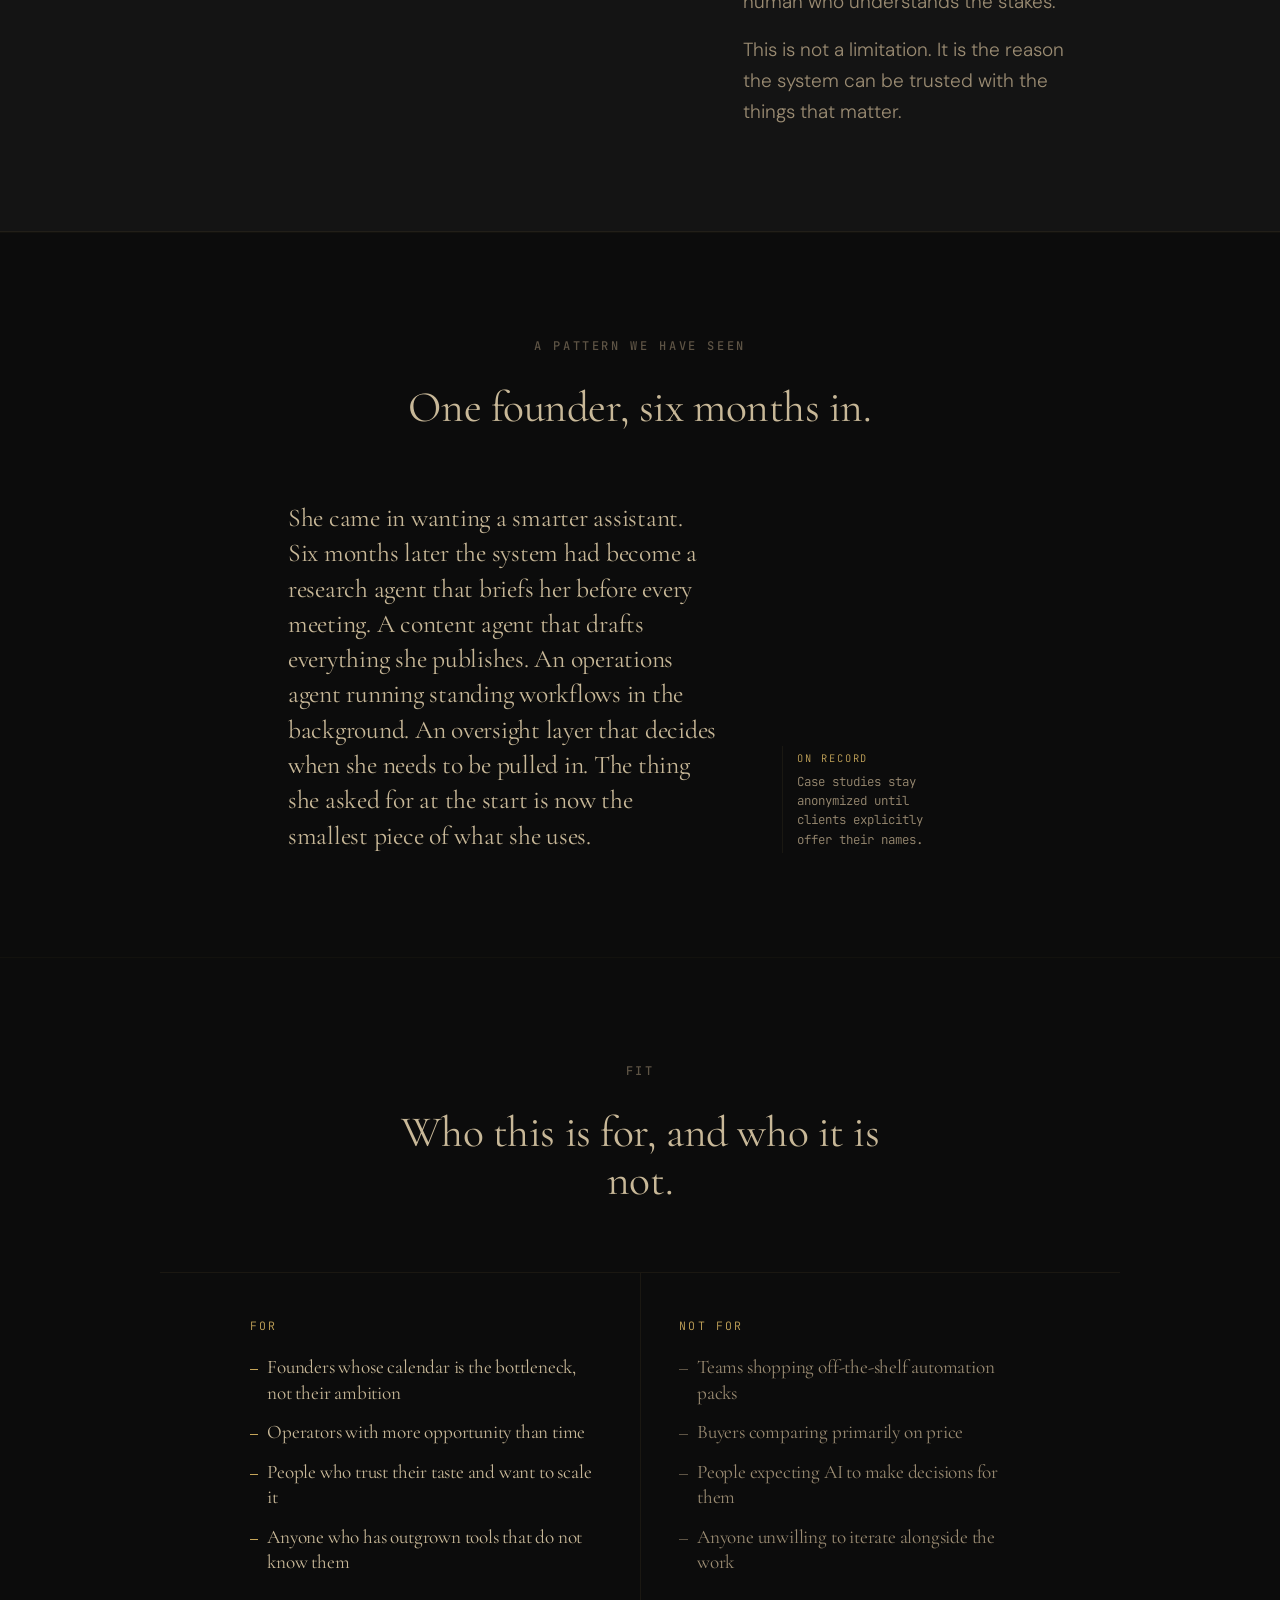
==== commit 950ebca1: "📧 Contact email: nick@technick.ai" ====
--- a/index.html
+++ b/index.html
@@ -56,7 +56,7 @@
         },
         "contactPoint": {
           "@type": "ContactPoint",
-          "email": "nick@technickai.com",
+          "email": "nick@technick.ai",
           "contactType": "sales"
         }
       }
@@ -174,7 +174,7 @@
           <span class="nav-meta">private rollouts · by invitation</span>
           <a
             class="nav-cta"
-            href="mailto:nick@technickai.com?subject=Private%20rollout%20inquiry"
+            href="mailto:nick@technick.ai?subject=Private%20rollout%20inquiry"
             >Apply</a
           >
         </nav>
@@ -202,12 +202,12 @@
             <div class="cta-row">
               <a
                 class="btn btn-primary"
-                href="mailto:nick@technickai.com?subject=Private%20rollout%20inquiry"
+                href="mailto:nick@technick.ai?subject=Private%20rollout%20inquiry"
                 >Apply for a private rollout</a
               >
               <a
                 class="btn btn-ghost"
-                href="mailto:nick@technickai.com?subject=Exploratory%20conversation"
+                href="mailto:nick@technick.ai?subject=Exploratory%20conversation"
                 >Start with a conversation</a
               >
             </div>
@@ -1254,12 +1254,12 @@
           <div class="cta-row cta-row-center">
             <a
               class="btn btn-primary"
-              href="mailto:nick@technickai.com?subject=Private%20rollout%20inquiry"
+              href="mailto:nick@technick.ai?subject=Private%20rollout%20inquiry"
               >Apply for a private rollout</a
             >
             <a
               class="btn btn-ghost"
-              href="mailto:nick@technickai.com?subject=Exploratory%20conversation"
+              href="mailto:nick@technick.ai?subject=Exploratory%20conversation"
               >Start with a conversation</a
             >
           </div>
--- a/assets/css/styles.css
+++ b/assets/css/styles.css
@@ -808,7 +808,7 @@
 
 .stage-name {
   font-family: var(--display);
-  font-weight: 400;
+  font-weight: 500;
   font-optical-sizing: auto;
   font-size: clamp(1.4rem, 2.4vw, 2rem);
   line-height: 1.1;
